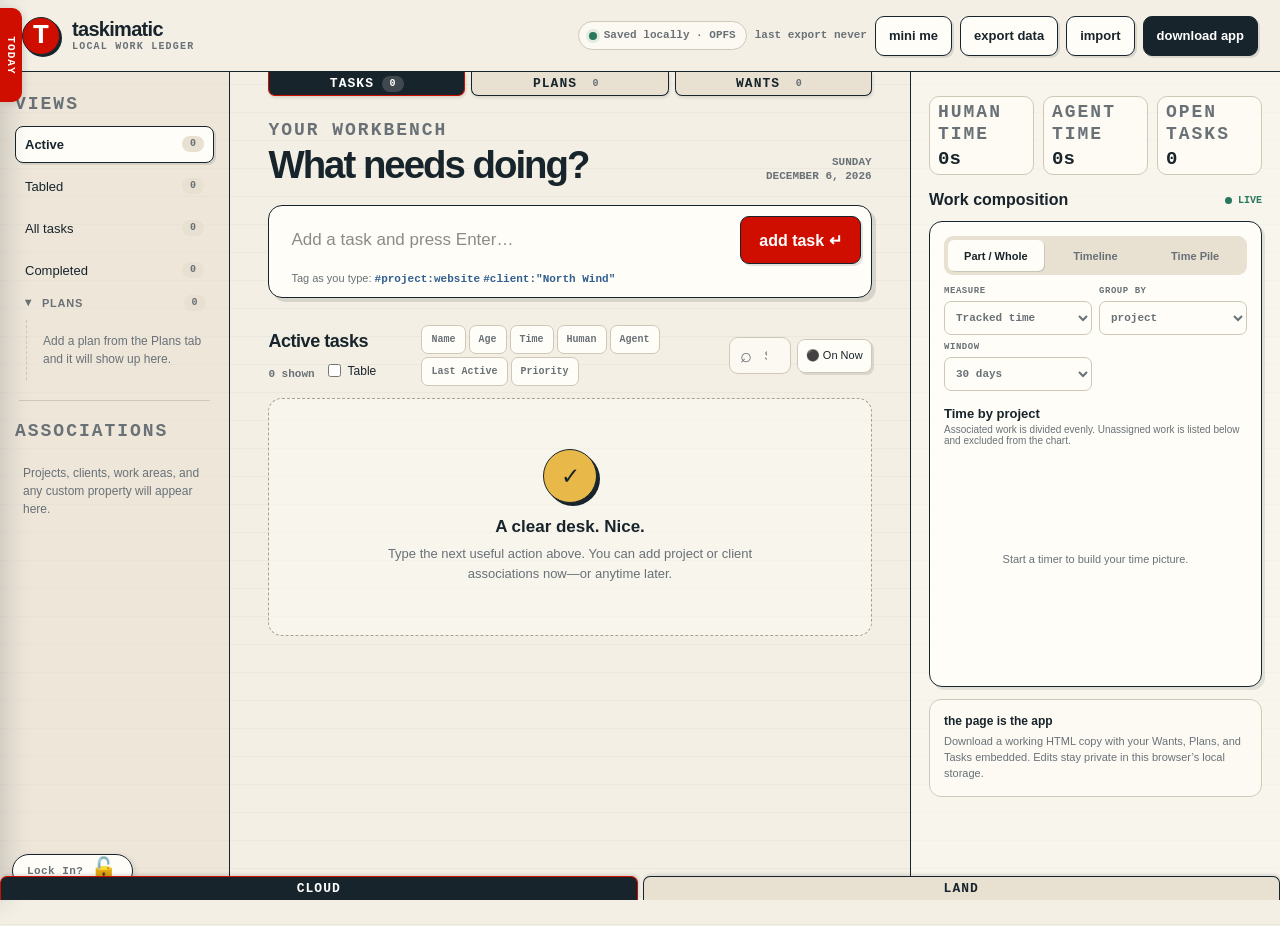
==== index.html @ 6c6546ea "Added OPFS and refined tag line" ====
<!DOCTYPE html>
<html lang="en">
<head>
    <meta charset="UTF-8">
    <meta name="viewport" content="width=device-width, initial-scale=1.0">
    <meta name="theme-color" content="#f3efe4">
    <title>taskimatic — private +@$< management | No Sign-Up Required</title>
    <meta name="description" content="private task and time management with zero sign-up. 100% local browser storage (OPFS or IndexedDB), offline-ready, with no cloud tracking or accounts.">
    <link rel="canonical" href="https://taskimatic.com/">
    <meta name="robots" content="index, follow, max-image-preview:large, max-snippet:-1, max-video-preview:-1">

    <!-- Open Graph / Social Sharing -->
    <meta property="og:type" content="website">
    <meta property="og:url" content="https://taskimatic.com/">
    <meta property="og:site_name" content="taskimatic">
    <meta property="og:title" content="taskimatic — private +@$< management | No Sign-Up Required">
    <meta property="og:description" content="Manage tasks, plans, and track time with 100% local browser storage. No accounts, no subscriptions, zero cloud tracking.">
    <meta property="og:image" content="https://taskimatic.com/android-icon-144x144.png">
    <meta property="og:locale" content="en_US">

    <!-- Twitter / X Cards -->
    <meta name="twitter:card" content="summary">
    <meta name="twitter:title" content="taskimatic — private +@$< management | No Sign-Up Required">
    <meta name="twitter:description" content="A private, local-first task and time management with no login or cloud required. Works 100% offline.">
    <meta name="twitter:image" content="https://taskimatic.com/android-icon-144x144.png">

    <!-- Favicons & Web App Manifest -->
    <link rel="icon" type="image/x-icon" href="/favicon.ico">
    <link rel="icon" type="image/png" sizes="32x32" href="/favicon-32x32.png">
    <link rel="icon" type="image/png" sizes="16x16" href="/favicon-16x16.png">
    <link rel="icon" type="image/png" sizes="96x96" href="/favicon-96x96.png">
    <link rel="apple-touch-icon" href="/apple-touch-icon.png">
    <link rel="manifest" href="./tasks.webmanifest">

    <!-- Structured Data (JSON-LD) -->
    <script type="application/ld+json">
    {
      "@context": "https://schema.org",
      "@type": "WebApplication",
      "name": "taskimatic",
      "headline": "taskimatic — private task & time management | No Sign-Up Required",
      "url": "https://taskimatic.com/",
      "applicationCategory": "ProductivityApplication",
      "operatingSystem": "All",
      "browserRequirements": "Requires JavaScript and IndexedDB support",
      "description": "A free, local-first AI enabled task manager and time management that stores 100% of data locally in your browser with zero login required.",
      "offers": {
        "@type": "Offer",
        "price": "0",
        "priceCurrency": "USD"
      },
      "featureList": [
        "No login or account required",
        "100% local browser storage (OPFS or IndexedDB)",
        "Works offline",
        "Time tracking and task planning",
        "Portable JSON export and import",
        "Zero telemetry or cloud tracking",
        "AI enabled task management",
        "Privacy-focused and secure",
        "WebRTC peer-to-peer synchronization"
      ]
    }
    </script>
    <style>
        :root {
            --paper: #f3efe4;
            --paper-deep: #e8e1d2;
            --panel: #fffdf7;
            --ink: #18242b;
            --chalk: #ffffff;
            --muted: #697177;
            --line: #cfc8b8;
            --accent: #D00E00;
            --accent-light: #e65135;
            --green: #28785c;
            --green-soft: #dcebe3;
            --blue: #315f91;
            --yellow: #e8b949;
            --shadow: 4px 4px 0 rgba(24, 36, 43, 0.13);
            --radius: 14px;
            color-scheme: light;
        }

        * { box-sizing: border-box; }

        html { min-height: 100%; }

        body {
            min-width: 320px;
            min-height: 100vh;
            margin: 0;
            background:
                linear-gradient(rgba(24, 36, 43, 0.035) 1px, transparent 1px),
                var(--paper);
            background-size: 100% 28px;
            color: var(--ink);
            font-family: Inter, ui-sans-serif, -apple-system, BlinkMacSystemFont, "Segoe UI", sans-serif;
        }

        button, input, select, textarea { font: inherit; }
        button { color: inherit; }
        [hidden] { display: none !important; }

        .sr-only {
            position: absolute;
            width: 1px;
            height: 1px;
            padding: 0;
            margin: -1px;
            overflow: hidden;
            clip: rect(0, 0, 0, 0);
            white-space: nowrap;
            border: 0;
        }

        button, .button {
            min-height: 40px;
            border: 1px solid var(--ink);
            border-radius: 9px;
            background: var(--panel);
            box-shadow: 2px 2px 0 rgba(24, 36, 43, 0.12);
            cursor: pointer;
            transition: transform 120ms ease, box-shadow 120ms ease, background 120ms ease;
        }

        button:hover, .button:hover { background: var(--accent); color: var(--chalk); }
        button:active, .button:active { transform: translate(2px, 2px); box-shadow: none; }
        button:focus-visible, input:focus-visible, select:focus-visible, textarea:focus-visible {
            outline: 3px solid rgba(49, 95, 145, 0.28);
            outline-offset: 2px;
        }


        .workspace-location-tabs, .workspace-location-tabs > [role="tabpanel"] { width: 100%; min-width: 0; }
        .workspace-location-tabs { min-height: 100vh; padding-bottom: 26px; }
        .workspace-tab-list {
            position: fixed;
            left: 0;
            right: 0;
            bottom: 0;
            z-index: 65;
            display: flex;
            justify-content: center;
            gap: 5px;
            height: 24px;
            background: transparent;
            pointer-events: none;
        }
        .workspace-tab-list .workspace-tab {
            border-top: 1px solid var(--ink);
            border-bottom: none;
            border-radius: 7px 7px 0 0;
            box-shadow: 1px -2px 3px rgba(24, 36, 43, .12);
            pointer-events: auto;
        }
        .workspace-tab {
            min-height: 0;
            height: 24px;
            padding: 0 12px;
            border-top: none;
            border-radius: 0 0 7px 7px;
            background: var(--paper-deep);
            box-shadow: 1px 2px 3px rgba(24, 36, 43, .12);
            font: 800 10px/1 ui-monospace, SFMono-Regular, Menlo, monospace;
            letter-spacing: .08em;
            text-transform: uppercase;
        }
        button[role="tab"]:hover { background: var(--panel); color: var(--ink); }
        .workspace-tab[aria-selected="true"] { background: var(--accent); color: white; border-color: var(--accent); }
        task-workspace { display: block; min-height: calc(100vh - 24px); }
        .land-panel {
            min-height: calc(100vh - 24px);
            display: grid;
            place-items: center;
            padding: 36px 24px;
        }
        .land-message {
            max-width: 520px;
            padding: 32px;
            border: 1px solid var(--line);
            border-radius: var(--radius);
            background: var(--panel);
            box-shadow: var(--shadow);
        }
        .land-message h1 { margin: 0 0 16px; font-size: clamp(24px, 4vw, 32px); line-height: 1.2; }
        .land-message p { margin: 0; color: var(--muted); line-height: 1.7; }

        .topbar {
            min-height: 72px;
            display: flex;
            flex-wrap: wrap;
            align-items: center;
            justify-content: space-between;
            gap: 24px;
            padding: 14px 22px;
            border-bottom: 1px solid var(--ink);
            background: rgba(243, 239, 228, 0.96);
            position: sticky;
            top: 0;
            z-index: 20;
        }

        .brand { display: flex; align-items: center; gap: 12px; }
        .brand-mark {
            width: 38px;
            height: 38px;
            min-height: 38px;
            padding: 0;
            cursor: help;
            display: grid;
            place-items: center;
            border: 1px solid var(--ink);
            border-radius: 50%;
            background: var(--accent);
            color: white;
            box-shadow: 2px 2px 0 var(--ink);
            font: 800 28px/1 ui-monospace, SFMono-Regular, Menlo, monospace;
        }
        .brand-help {
            position: fixed;
            inset: auto;
            margin: 0;
            width: min(300px, calc(100vw - 32px));
            padding: 20px;
            overflow: visible;
            border: 2px solid var(--ink);
            border-radius: 18px 22px 20px 6px;
            background: var(--panel);
            color: var(--ink);
            box-shadow: 4px 4px 0 var(--ink);
            font-size: 14px;
            line-height: 1.5;
        }
        .brand-help::before {
            content: '';
            position: absolute;
            top: -8px;
            left: 7px;
            width: 16px;
            height: 16px;
            background: var(--panel);
            border-top: 2px solid var(--ink);
            border-left: 2px solid var(--ink);
            transform: skewY(-20deg) rotate(55deg);
        }
        .brand-help p { margin: 0 0 10px; }
        .brand-help strong { font-weight: 850; }
        .brand-help a { color: var(--ink); text-underline-offset: 3px; }
        .brand-help a:hover { color: var(--accent); }
        .brand-help small { display: block; font-size: 11px; }

        .brand-name { font-weight: 850; letter-spacing: -0.035em; font-size: 20px; }
        .brand-sub { color: var(--muted); font: 650 10px/1.2 ui-monospace, SFMono-Regular, Menlo, monospace; letter-spacing: 0.12em; text-transform: uppercase; }
        .top-actions { display: flex; flex-wrap: wrap; align-items: center; gap: 8px; }
        .top-actions button { padding: 0 13px; font-weight: 720; font-size: 13px; }
        .top-actions .primary { background: var(--ink); color: white; }
        .top-actions .primary:hover { background: #2c3d46; }
        .top-actions .pip-action[aria-pressed="true"] { background: var(--green); color: white; }

        .storage-state {
            display: inline-flex;
            align-items: center;
            gap: 7px;
            padding: 8px 10px;
            border: 1px solid var(--line);
            border-radius: 999px;
            color: var(--muted);
            background: rgba(255, 253, 247, 0.72);
            font: 650 11px/1 ui-monospace, SFMono-Regular, Menlo, monospace;
            white-space: nowrap;
        }

        .storage-dot { width: 8px; height: 8px; border-radius: 50%; background: var(--green); box-shadow: 0 0 0 3px rgba(40,120,92,.12); }
        .storage-state[data-mode="memory"] .storage-dot { background: var(--yellow); }

        .app-grid {
            display: grid;
            grid-template-columns: 230px minmax(390px, 1fr) minmax(315px, 370px);
            min-height: calc(100vh - 72px);
        }

        .rail {
            border-right: 1px solid var(--ink);
            padding: 22px 15px;
            background: rgba(232, 225, 210, 0.58);
        }

        .rail-sticky { position: sticky; top: 94px; }
        .eyebrow { color: var(--muted); font: 750 18px/1.2 ui-monospace, SFMono-Regular, Menlo, monospace; letter-spacing: .11em; text-transform: uppercase; }
        .nav-list { display: grid; gap: 5px; margin-top: 10px; }
        .association-nav { display: grid; gap: 4px; margin-top: 10px; }
        .nav-button, .association-button {
            width: 100%;
            min-height: 37px;
            display: flex;
            align-items: center;
            justify-content: space-between;
            gap: 8px;
            padding: 7px 9px;
            border: 1px solid transparent;
            border-radius: 8px;
            background: transparent;
            box-shadow: none;
            text-align: left;
            font-size: 13px;
            cursor: pointer;
        }

        .nav-button:hover, .association-button:hover { background: var(--paper); color: var(--ink); }
        .nav-button.active, .association-button.active { border-color: var(--ink); background: var(--panel); box-shadow: 2px 2px 0 rgba(24,36,43,.11); font-weight: 700; }
        .nav-count { min-width: 22px; padding: 3px 6px; border-radius: 999px; background: var(--paper-deep); color: var(--muted); font: 700 10px/1 ui-monospace, SFMono-Regular, Menlo, monospace; text-align: center; }
        .rail-rule { border: 0; border-top: 1px solid var(--line); margin: 20px 4px; }

        /* Collapsible Association Trees */
        .association-drawer { position: relative;  max-height: calc(100vh - 320px); overflow: auto; }
        .drawer-header { display: flex; align-items: center; justify-content: space-between; gap: 8px; }
        .drawer-close {
            display: none;
            width: 32px;
            height: 32px;
            min-height: 32px;
            padding: 0;
            align-items: center;
            justify-content: center;
            border: 1px solid var(--line);
            border-radius: 8px;
            background: var(--panel);
            color: var(--muted);
            font-size: 14px;
            line-height: 1;
            cursor: pointer;
        }
        .drawer-close:hover { border-color: var(--ink); color: var(--ink); background: var(--paper); }
        .panel-grab-tab { display: none; }
        .drawer-scrim {
            position: fixed;
            inset: 0;
            background: rgba(24, 36, 43, 0.42);
            backdrop-filter: blur(2px);
            -webkit-backdrop-filter: blur(2px);
            z-index: 45;
            opacity: 0;
            pointer-events: none;
            transition: opacity 220ms ease;
        }
        .drawer-scrim.is-active { opacity: 1; pointer-events: auto; }

        .today-drawer {
            position: fixed;
            inset: 0 auto 0 0;
            z-index: 60;
            width: min(560px, 94vw);
            height: 100vh;
            height: 100dvh;
            padding: 28px 10px 40px 10px;
            overflow-y: auto;
            overscroll-behavior: contain;
            background: var(--paper);
            border-right: 1px solid var(--ink);
            box-shadow: 5px 0 25px rgba(24, 36, 43, .18);
            transform: translateX(-100%);
            transition: transform 260ms cubic-bezier(.16, 1, .3, 1);
        }
        .today-drawer.is-open { transform: translateX(0); }
        .today-drawer .drawer-header { margin-bottom: 14px; padding-bottom: 10px; border-bottom: 1px solid var(--line); }
        .today-drawer h2 { margin: 0; font-size: 20px; }
        .today-drawer .drawer-close { display: flex; }
        .today-drawer task-sort-controls { margin-bottom: 16px; }
        .today-task-list, .task-group-list { display: grid; gap: 11px; }
        .task-group-heading { margin: 6px 0 10px; color: var(--muted); font-size: 13px; }
        .panel-grab-tab.today-tab {
            display: flex;
            align-items: center;
            justify-content: center;
            position: fixed;
            top: 86px;
            bottom: auto;
            touch-action: none;
            user-select: none;
            cursor: ns-resize;
            left: 0;
            z-index: 62;
            width: 22px;
            height: 94px;
            padding: 0;
            border-left: none;
            border-radius: 0 10px 10px 0;
            background: var(--accent);
            color: white;
            border-color: var(--accent);
            box-shadow: 2px 2px 6px rgba(24, 36, 43, .12);
        }
        /* Brief flutter, followed by a long rest; keep the left edge anchored. */
        @keyframes today-flag-wave {
            0%, 24%, 100% { transform: perspective(180px) rotateY(0deg) skewY(0deg); }
            5%, 15% { transform: perspective(180px) rotateY(-9deg) skewY(1.5deg); }
            10%, 20% { transform: perspective(180px) rotateY(6deg) skewY(-1.5deg); }
        }
        .panel-grab-tab.today-tab {
            transform-origin: left center;
            animation: today-flag-wave 8s ease-in-out infinite;
        }
        .panel-grab-tab.today-tab:is(:hover, :focus-visible, :active, .is-dragging, [aria-expanded="true"]) { animation: none; }
        .today-tab.is-dragging { transition: none; }
        .today-lock { margin: 0 0 14px; color: var(--green); font-size: 12px; line-height: 1.5; }
        .today-drawer .drawer-close:disabled { opacity: .45; cursor: not-allowed; }
        .today-tab .tab-text { transform: rotate(90deg); font: 800 11px/1 ui-monospace, SFMono-Regular, Menlo, monospace; letter-spacing: .1em; text-transform: uppercase; white-space: nowrap; }
        .panel-grab-tab.today-tab:hover { background: var(--accent); color: white; border-color: var(--accent); }
        .panel-grab-tab.today-tab[aria-expanded="true"] { background: var(--accent); color: white; border-color: var(--accent); }

        .phone-install-guide { position: fixed; z-index: 90; left: 12px; right: 12px; bottom: max(12px, env(safe-area-inset-bottom)); max-width: 420px; max-height: 65dvh; overflow: auto; margin: 0 auto; padding: 18px; border: 1px solid var(--ink); border-radius: 14px; background: var(--panel); color: var(--ink); box-shadow: 0 8px 32px rgba(24,36,43,.25); }
        .phone-install-guide h2 { margin: 0 0 8px; font-size: 17px; }
        .phone-install-guide p { margin: 8px 0; font-size: 13px; line-height: 1.5; }
        .phone-install-actions { display: flex; justify-content: flex-end; gap: 8px; margin-top: 14px; }
        .phone-install-actions button { min-height: 44px; padding: 0 14px; border: 1px solid var(--ink); border-radius: 8px; background: var(--panel); color: var(--ink); font: inherit; cursor: pointer; }
        .phone-install-actions .phone-install-button { background: var(--ink); color: var(--panel); }
        .phone-install-actions button:focus-visible { outline: 3px solid var(--accent); outline-offset: 2px; }

        .lock-in-pill {
            position: fixed;
            left: 12px;
            bottom: 12px;
            z-index: 62;
            min-height: 34px;
            padding: 0 14px;
            border: 1px solid var(--ink);
            border-radius: 999px;
            background: var(--panel);
            color: var(--muted);
            box-shadow: 2px 2px 6px rgba(24, 36, 43, .12);
            font: 800 11px/1 ui-monospace, SFMono-Regular, Menlo, monospace;
            letter-spacing: .04em;
            white-space: nowrap;
            cursor: grab;
            touch-action: none;
            user-select: none;
        }
        .lock-in-pill:hover { border-color: var(--accent); color: var(--ink); }
        .lock-in-pill.is-locked { background: var(--accent); border-color: var(--accent); color: white; }
        .lock-in-pill.is-dragging { cursor: grabbing; transition: none; }
        .lock-in-pill:focus-visible { outline: 3px solid rgba(208, 14, 0, .28); outline-offset: 2px; }
        .lock-in-pill .lock-in-emoji { font-size: 22px; line-height: 1; vertical-align: -2px; }

        .association-group {
            border-radius: 8px;
        }
        .association-summary {
            display: flex;
            align-items: center;
            justify-content: space-between;
            gap: 7px;
            padding: 6px 8px;
            color: var(--muted);
            font-size: 11px;
            font-weight: 800;
            text-transform: uppercase;
            letter-spacing: .07em;
            cursor: pointer;
            user-select: none;
            list-style: none;
            border-radius: 7px;
            transition: background 120ms ease, color 120ms ease;
        }
        .association-summary::-webkit-details-marker { display: none; }
        .association-summary::marker { display: none; }
        .association-summary:hover { background: rgba(24, 36, 43, 0.05); color: var(--ink); }
        .association-summary-left { display: flex; align-items: center; gap: 7px; min-width: 0; overflow: hidden; }
        .association-caret {
            display: inline-flex;
            align-items: center;
            justify-content: center;
            width: 12px;
            height: 12px;
            font-size: 8px;
            color: var(--muted);
            transition: transform 160ms cubic-bezier(0.16, 1, 0.3, 1);
            transform: rotate(0deg);
        }
        .association-group[open] > .association-summary .association-caret { transform: rotate(90deg); }
        .association-color { width: 7px; height: 7px; border-radius: 2px; background: var(--association-color, var(--blue)); flex-shrink: 0; }
        .association-type-label { overflow: hidden; text-overflow: ellipsis; white-space: nowrap; }
        .association-tree-children {
            display: grid;
            gap: 3px;
            padding-left: 8px;
            margin-top: 3px;
            margin-left: 11px;
            border-left: 1px dashed var(--line);
        }
        .association-button {
            min-height: 33px;
            padding: 5px 8px;
            font-size: 12.5px;
            border-radius: 7px;
        }
        .association-button span:first-child { overflow: hidden; text-overflow: ellipsis; white-space: nowrap; }
        .no-associations { margin: 12px 8px; color: var(--muted); font-size: 12px; line-height: 1.5; }

        .main-column { min-width: 0; padding: 0px clamp(18px, 3vw, 42px) 64px; }
        .welcome-row { display: flex; align-items: end; justify-content: space-between; gap: 20px; margin-bottom: 22px; }
        .welcome-row h1 { margin: 4px 0 0; font-size: clamp(27px, 3vw, 42px); line-height: .98; letter-spacing: -.052em; }
        .date-stamp { color: var(--muted); font: 700 11px/1.3 ui-monospace, SFMono-Regular, Menlo, monospace; text-align: right; text-transform: uppercase; }

        .capture-card {
            padding: 10px;
            border: 1px solid var(--ink);
            border-radius: var(--radius);
            background: var(--panel);
            box-shadow: var(--shadow);
        }

        .capture-form { display: grid; grid-template-columns: 1fr auto; gap: 8px; }
        .capture-input {
            width: 100%;
            height: 48px;
            border: 0;
            padding: 0 12px;
            background: transparent;
            color: var(--ink);
            font-size: 17px;
            font-weight: 650;
        }

        .capture-input::placeholder { color: #8c8c85; font-weight: 500; }
        .capture-input:focus { outline: 0; }
        .add-button { min-width: 112px; padding: 0 18px; border-radius: 9px; background: var(--accent); color: white; font-weight: 850; }
        .add-button:hover { background: var(--accent-light); }
        .capture-help { margin: 8px 12px 2px; color: var(--muted); font-size: 11px; }
        .capture-help code { color: var(--blue); font: 700 11px ui-monospace, SFMono-Regular, Menlo, monospace; }

        .stats-row { display: grid; grid-template-columns: repeat(3, 1fr); gap: 9px; margin: 0 0 16px; }
        .stat { min-width: 0; padding: 5px 8px; border: 1px solid var(--line); border-radius: 10px; background: rgba(255,253,247,.64); }
        .stat-value { display: block; margin-top: 5px; font: 820 19px/1 ui-monospace, SFMono-Regular, Menlo, monospace; white-space: nowrap; overflow: hidden; text-overflow: ellipsis; }

        .workspace-tabs { display: flex; gap: 6px; margin: 0 0 24px; position: sticky; top: 72px; z-index: 15; }
        .workspace-tab { flex: 1; display: flex; justify-content: center; align-items: center; gap: 8px; padding: 9px 12px; font-weight: 750; font-size: 13px; }
        .workspace-tab[aria-selected="true"] { background: var(--ink); color: white; }
        .workspace-tab[aria-selected="true"] .nav-count { background: rgba(255,255,255,.17); color: white; }
        .planning-list { display: grid; gap: 14px; margin-top: 18px; }
        .planning-search { margin: 20px 0 12px; }
        .planning-search input { width: 100%; height: 37px; border: 1px solid var(--line); border-radius: 9px; background: var(--panel); padding: 0 12px; }
        .planning-help { color: var(--muted); font-size: 13px; line-height: 1.6; }
        .agent-manager { width: min(555px, calc(100vw - 28px)); max-height: 85vh; overflow: auto; padding: 20px; border: 1px solid var(--ink); border-radius: var(--radius); background: var(--panel); color: var(--ink); box-shadow: var(--shadow); }
        .agent-manager::backdrop { background: rgba(24,36,43,.42); }
        .agent-manager h2 { margin-top: 0; }
        .agent-manager p { color: var(--muted); font-size: 12px; line-height: 1.5; }
        .global-agent-form { display: flex; gap: 6px; margin-bottom: 16px; }
        .global-agent-name { flex: 1; min-width: 0; padding: 8px; border: 1px solid var(--line); border-radius: 8px; background: var(--paper); }
        .agent-list { display: grid; gap: 8px; margin-bottom: 16px; }
        .agent-row { display: grid; grid-template-columns: minmax(0, 1fr) auto auto; align-items: center; gap: 10px; padding: 8px 0; border-bottom: 1px solid var(--line); font-size: 12px; }
        .agent-row strong { overflow-wrap: anywhere; }
        .agent-row span { color: var(--muted); }
        .agent-row button { min-height: 30px; }
        .agent-row button:disabled { opacity: .45; cursor: not-allowed; }
        .agent-error { color: var(--accent); }
        planning-item { display: block; min-width: 0; }

        .list-toolbar { display: flex; align-items: center; justify-content: space-between; gap: 14px; margin: 27px 0 12px; }
        .list-heading { display: flex; align-items: baseline; flex-wrap: wrap; gap: 9px; }
        .table-toggle { display: inline-flex; align-items: center; gap: 4px; font-size: 12px; cursor: pointer; }
        .table-toggle input { accent-color: var(--blue); }
        .hierarchy-button { min-height: 27px; padding: 0 7px; border-color: var(--line); box-shadow: none; font-size: 11px; }
        task-table { display: block; min-width: 0; }
        .list-heading h2 { margin: 0; font-size: 18px; letter-spacing: -.025em; }
        .list-count { color: var(--muted); font: 700 11px ui-monospace, SFMono-Regular, Menlo, monospace; }
        .list-toolbar-right { display: flex; align-items: center; gap: 8px; }
        task-sort-controls { display: block; min-width: 0; }
        searcher-element { position: relative; display: block; width: min(230px, 42%); }
        .searcher-field { position: relative; display: flex; align-items: center; gap: 6px; }
        .searcher-field .searcher-input { min-width: 0; flex: 1; }
        .searcher-on-now { flex: none; white-space: nowrap; min-height: 34px; padding: 0 8px; border: 1px solid var(--line); border-radius: 8px; background: var(--panel); color: var(--ink); font-size: 11px; cursor: pointer; }
        .searcher-on-now[aria-pressed="true"] { background: var(--accent); color: white; border-color: var(--accent); }
        .searcher-field::before { content: "⌕"; position: absolute; left: 11px; top: 7px; color: var(--muted); font-size: 20px; pointer-events: none; }
        .searcher-input { width: 100%; height: 37px; border: 1px solid var(--line); border-radius: 9px; background: rgba(255,253,247,.72); padding: 0 10px 0 34px; color: var(--ink); font-size: 13px; }
        .searcher-menu { position: absolute; z-index: 30; top: calc(100% + 5px); left: 0; right: 0; overflow: hidden; border: 1px solid var(--line); border-radius: 9px; background: var(--panel); box-shadow: var(--shadow); }
        .searcher-option { width: 100%; min-height: 34px; display: grid; grid-template-columns: minmax(0, 1fr) auto; gap: 6px; align-items: center; padding: 0 5px 0 10px; border: 0; border-radius: 0; background: transparent; box-shadow: none; text-align: left; font-size: 12px; }
        .searcher-option:hover { background: var(--paper); color: var(--ink); }
        .searcher-query { overflow: hidden; text-overflow: ellipsis; white-space: nowrap; }
        .searcher-remove { min-width: 26px; min-height: 26px; border: 0; border-radius: 6px; background: transparent; box-shadow: none; color: var(--muted); font-size: 18px; line-height: 1; }
        .searcher-remove:hover { color: var(--accent); background: rgba(230,81,53,.1); }

        .active-filter {
            display: flex;
            align-items: center;
            justify-content: space-between;
            gap: 12px;
            margin-bottom: 12px;
            padding: 9px 11px;
            border-left: 3px solid var(--blue);
            background: rgba(49,95,145,.08);
            color: var(--blue);
            font-size: 12px;
            font-weight: 750;
        }

        .active-filter button { min-height: 28px; padding: 0 9px; border-color: rgba(49,95,145,.35); background: transparent; box-shadow: none; color: var(--blue); font-size: 11px; }
        .task-list { display: grid; gap: 11px; }
        .task-list, .task-list .task-group-list { grid-template-columns: repeat(var(--task-columns, 1), minmax(470px, 1fr)); align-items: start; }
        .task-list > .task-group, .task-list > task-table, .task-list > task-item[table-detail], .task-list > .empty-state { grid-column: 1 / -1; min-width: 0; }
        .task-list task-item { min-width: 0; }
        task-item { display: block; }

        .empty-state { padding: 50px 24px; border: 1px dashed #a9a292; border-radius: var(--radius); background: rgba(255,253,247,.42); text-align: center; }
        .empty-mark { width: 54px; height: 54px; display: grid; place-items: center; margin: 0 auto 14px; border: 1px solid var(--ink); border-radius: 50%; background: var(--yellow); box-shadow: 3px 3px 0 var(--ink); font-size: 23px; }
        .empty-state h3 { margin: 0 0 7px; font-size: 17px; }
        .empty-state p { max-width: 390px; margin: 0 auto; color: var(--muted); font-size: 13px; line-height: 1.55; }

        .insights-column {
            min-width: 0;
            border-left: 1px solid var(--ink);
            padding: 24px 18px 48px;
            background: rgba(255,253,247,.42);
            position: relative;
        }
        .insights-sticky { position: sticky; top: 94px; }
        .insights-heading { display: flex; align-items: center; justify-content: space-between; gap: 12px; margin-bottom: 12px; }
        .insights-heading h2 { margin: 0; font-size: 16px; }
        .insights-heading-right { display: flex; align-items: center; gap: 8px; }
        .live-label { display: inline-flex; align-items: center; gap: 6px; color: var(--green); font: 750 10px ui-monospace, SFMono-Regular, Menlo, monospace; text-transform: uppercase; }
        .live-label::before { content: ""; width: 7px; height: 7px; border-radius: 50%; background: var(--green); }

        .portable-card { margin-top: 12px; padding: 14px; border: 1px solid var(--line); border-radius: 12px; background: rgba(255,253,247,.72); }
        .portable-card strong { display: block; margin-bottom: 5px; font-size: 12px; }
        .portable-card p { margin: 0; color: var(--muted); font-size: 11px; line-height: 1.48; }

        .toast-region { position: fixed; right: 18px; bottom: 18px; z-index: 100; display: grid; gap: 8px; pointer-events: none; }
        .toast { max-width: 340px; padding: 11px 14px; border: 1px solid var(--ink); border-radius: 9px; background: var(--ink); color: white; box-shadow: 3px 3px 0 rgba(230,81,53,.55); font-size: 12px; animation: toast-in 180ms ease-out; }
        @keyframes toast-in { from { transform: translateY(8px); opacity: 0; } }

        @media (888px < width < 1170px) {
            .app-grid { grid-template-columns: 230px minmax(0, 1fr); }
        }

        @media (width < 1170px) {
            /* Right Work / Insights Slide-out Panel */
            .insights-column {
                position: fixed;
                top: 0;
                bottom: 0;
                right: 0;
                z-index: 60;
                width: min(360px, 88vw);
                height: 100vh;
                height: 100dvh;
                background: var(--paper);
                border-left: 1px solid var(--ink);
                box-shadow: -5px 0 25px rgba(24, 36, 43, 0.18);
                padding: 18px 14px 28px;
                overflow-y: auto;
                overscroll-behavior: contain;
                transform: translateX(100%);
                transition: transform 260ms cubic-bezier(0.16, 1, 0.3, 1);
            }
            .insights-column.is-open { transform: translateX(0); }
            .insights-sticky { position: static; }

            #insights-tab {
                display: flex;
                align-items: center;
                justify-content: center;
                position: fixed;
                bottom: 0;
                right: 0;
                z-index: 62;
                width: 28px;
                height: 150px;
                min-height: 0;
                padding: 0;
                border: 1px solid var(--ink);
                border-right: none;
                border-bottom: none;
                border-radius: 10px 0 0 0;
                background: var(--paper-deep);
                color: var(--ink);
                box-shadow: -2px -2px 6px rgba(24, 36, 43, 0.12);
                cursor: pointer;
                user-select: none;
                touch-action: manipulation;
                transition: background 120ms ease, box-shadow 120ms ease;
            }
            #insights-tab:hover, #insights-tab:active { background: var(--paper); }
            #insights-tab .tab-text {
                display: block;
                transform: rotate(-90deg);
                font: 800 11px/1 ui-monospace, SFMono-Regular, Menlo, monospace;
                letter-spacing: .12em;
                text-transform: uppercase;
                white-space: nowrap;
                color: var(--ink);
            }
            #insights-tab[aria-expanded="true"] { background: var(--accent); border-color: var(--accent); color: white; }
            #insights-tab[aria-expanded="true"] .tab-text { color: white; }
            #insights-close { display: flex; }
            .insights-heading { margin-bottom: 14px; padding-bottom: 10px; border-bottom: 1px solid var(--line); }
        }

        @media (max-width: 888px) {
            .topbar { position: static; min-height: auto; align-items: flex-start; flex-wrap: wrap; padding: 12px 14px; }
            .workspace-tabs {
                position: sticky;
                top: var(--plans-nav-height, 0px);
                background: var(--paper);
            }
            .brand-sub, .storage-state, .desktop-action { display: none; }
            backup-tracker::part(status) { display: none; }
            .top-actions button { padding: 0 10px; }
            .app-grid { display: block; }

            /* Mobile Bottom Views Rail */
            .rail { display: contents; }
            .rail-sticky { display: contents; }
            .plans-nav {
                position: sticky;
                top: 0;
                z-index: 30;
                background: var(--paper);
                border-bottom: 1px solid var(--ink);
            }
            .rail-eyebrow, .rail-rule { display: none; }
            .nav-list {
                position: fixed;
                bottom: 0;
                left: 0;
                right: 0;
                top: auto;
                z-index: 40;
                width: 100%;
                border: 0;
                border-top: 1px solid var(--ink);
                background: rgba(243, 239, 228, 0.97);
                backdrop-filter: blur(16px);
                -webkit-backdrop-filter: blur(16px);
                padding: 6px 42px;
                padding-bottom: max(6px, env(safe-area-inset-bottom));
                box-shadow: 0 -3px 12px rgba(24, 36, 43, 0.09);
                overflow: visible;
                display: grid;
                grid-template-columns: repeat(4, 1fr);
                gap: 5px;
                margin: 0;
                box-sizing: border-box;
            }
            .nav-button {
                width: 100%;
                min-height: 44px;
                display: flex;
                flex-direction: column;
                justify-content: center;
                align-items: center;
                gap: 2px;
                padding: 3px 2px;
                font-size: 11px;
                font-weight: 750;
                border: 1px solid transparent;
                border-radius: 8px;
                background: rgba(255, 253, 247, 0.6);
            }
            .nav-button.active {
                border-color: var(--ink);
                background: var(--panel);
                box-shadow: 1px 1px 0 rgba(24, 36, 43, 0.12);
            }
            .nav-count { min-width: 17px; padding: 1px 4px; font-size: 9px; }

            /* Left Associations Slide-out Panel */
            .association-drawer {
                position: fixed;
                top: 0;
                bottom: 0;
                left: 0;
                z-index: 60;
                width: min(360px, 88vw);
                height: 100vh;
                height: 100dvh;
                background: var(--paper);
                border-right: 1px solid var(--ink);
                box-shadow: 5px 0 25px rgba(24, 36, 43, 0.18);
                padding: 28px 14px 28px;
                overflow-y: auto;
                overscroll-behavior: contain;
                transform: translateX(-100%);
                transition: transform 260ms cubic-bezier(0.16, 1, 0.3, 1);
            }
            .association-drawer.is-open { transform: translateX(0); }

            /* Fixed Grab Tabs at Bottom of Window */
            .panel-grab-tab:not(.today-tab) {
                display: flex;
                align-items: center;
                justify-content: center;
                position: fixed;
                bottom: 0;
                z-index: 62;
                background: var(--paper-deep);
                border: 1px solid var(--ink);
                border-bottom: none;
                color: var(--ink);
                cursor: pointer;
                user-select: none;
                transition: background 120ms ease, box-shadow 120ms ease;
                touch-action: manipulation;
                padding: 0;
            }
            .panel-grab-tab:not(.today-tab):hover, .panel-grab-tab:not(.today-tab):active {
                background: var(--paper);
            }
            .panel-grab-tab:not(.today-tab).left-tab {
                left: 0;
                width: 28px;
                height: 150px;
                border-left: none;
                border-radius: 0 10px 0 0;
                box-shadow: 2px -2px 6px rgba(24, 36, 43, 0.12);
            }
            .panel-grab-tab:not(.today-tab) .tab-text {
                display: block;
                font: 800 11px/1 ui-monospace, SFMono-Regular, Menlo, monospace;
                letter-spacing: 0.12em;
                text-transform: uppercase;
                white-space: nowrap;
                color: var(--ink);
            }
            .panel-grab-tab:not(.today-tab).left-tab .tab-text {
                transform: rotate(90deg);
            }
            .panel-grab-tab:not(.today-tab)[aria-expanded="true"],
            .panel-grab-tab:not(.today-tab).active {
                background: var(--accent);
                border-color: var(--accent);
                color: white;
            }
            .panel-grab-tab:not(.today-tab)[aria-expanded="true"] .tab-text,
            .panel-grab-tab:not(.today-tab).active .tab-text {
                color: white;
            }

            .drawer-header, .insights-heading {
                margin-bottom: 14px;
                padding-bottom: 10px;
                border-bottom: 1px solid var(--line);
            }
            .drawer-close { display: flex; }

            .welcome-row h1 { font-size: 31px; }
            .date-stamp { display: none; }
            .capture-form { grid-template-columns: 1fr; }
            .add-button { height: 44px; }
            .stats-row { gap: 6px; margin: 0 0 14px; }
            .stat { padding: 11px 9px; }
            .stat-value { font-size: 15px; }
            .list-toolbar { align-items: flex-start; flex-wrap: wrap; }
            .list-toolbar-right { flex-wrap: wrap; }
            .toast-region { bottom: calc(140px + env(safe-area-inset-bottom)); }
            .lock-in-pill { bottom: 132px; }
        }

        @media (max-width: 520px) {
            .welcome-row { margin-bottom: 16px; }
            .capture-help { line-height: 1.5; }
        }

        /* Full screen modal timer widget */
    </style>
    <style id="protect-modal-styles">
        .protect-modal {
            position: fixed;
            inset: 0;
            z-index: 1000;
            background: rgba(20, 28, 34, 0.96);
            backdrop-filter: blur(16px);
            -webkit-backdrop-filter: blur(16px);
            display: flex;
            align-items: center;
            justify-content: center;
            color: #fffdf7;
            padding: 24px;
            overflow-y: auto;
            align-items: flex-start;
            opacity: 0;
            pointer-events: none;
            transition: opacity 220ms cubic-bezier(.16, 1, .3, 1);
        }
        .protect-modal.is-open {
            opacity: 1;
            pointer-events: auto;
        }
        .protect-modal-content {
            display: flex;
            flex-direction: column;
            align-items: center;
            justify-content: center;
            max-width: 680px;
            width: 100%;
            text-align: center;
            margin: auto;
        }
        .protect-new-task, .protect-notes-form { width: 100%; text-align: left; }
        .protect-new-task { margin-bottom: 24px; }
        .protect-notes-form { margin-top: 24px; }
        .protect-new-task label, .protect-notes-form label { display: block; margin-bottom: 8px; font-size: 13px; }
        .protect-new-task-row { display: flex; flex-wrap: wrap; justify-content: center; gap: 8px; }
        .protect-new-task input, .protect-notes-form textarea {
            min-width: 0;
            padding: 12px;
            border: 1px solid rgba(255, 253, 247, .35);
            border-radius: 9px;
            background: rgba(255, 253, 247, .08);
            color: #fffdf7;
        }
        .protect-new-task input { flex: 1 1 180px; }
        .protect-notes-form textarea { display: block; width: 100%; min-height: 100px; resize: vertical; margin-bottom: 10px; }
        .protect-notes-form button[type="submit"] { display: block; margin-inline: auto; }
        .protect-form-status { min-height: 1.4em; margin: 8px 0 0; font-size: 12px; color: #fffdf7; }
        .protect-modal-task {
            margin: 0 0 32px;
            font-size: clamp(28px, 4vw, 38px);
            font-weight: 750;
            color: #fffdf7;
            letter-spacing: -.02em;
            line-height: 1.25;
            max-width: 90vw;
            word-break: break-word;
        }
        .protect-donut-wrapper {
            position: relative;
            width: min(340px, 78vw);
            height: min(340px, 78vw);
            display: flex;
            align-items: center;
            justify-content: center;
        }
        .protect-donut-svg {
            position: absolute;
            inset: 0;
            width: 100%;
            height: 100%;
            overflow: visible;
        }
        .protect-donut-arc {
            transition: stroke-dashoffset 0.25s linear;
        }
        .protect-modal-center {
            display: flex;
            flex-direction: column;
            align-items: center;
            justify-content: center;
            z-index: 1;
            pointer-events: none;
        }
        .protect-modal-time {
            font: 800 clamp(44px, 11vw, 64px)/1 ui-monospace, SFMono-Regular, Menlo, monospace;
            letter-spacing: -.03em;
            color: #fffdf7;
        }
        .protect-modal-plan-label {
            margin-top: 10px;
            font: 750 12px/1 ui-monospace, SFMono-Regular, Menlo, monospace;
            letter-spacing: .12em;
            text-transform: uppercase;
            color: rgba(255, 253, 247, 0.55);
        }
        @keyframes protect-flash {
            0%, 100% { opacity: 1; }
            50% { opacity: 0.15; }
        }
        .protect-modal-center.is-paused .protect-modal-time,
        .protect-modal-center.is-paused .protect-donut-arc {
            animation: protect-flash 1s steps(2, start) infinite;
        }
        .protect-modal-actions {
            display: flex;
            align-items: center;
            justify-content: center;
            gap: 16px;
        }
        .protect-btn {
            min-height: 46px;
            min-width: 130px;
            padding: 0 26px;
            border-radius: 999px;
            font: 750 14px/1 ui-monospace, SFMono-Regular, Menlo, monospace;
            letter-spacing: .04em;
            cursor: pointer;
            transition: all 140ms ease;
        }
        .protect-btn-pause, .protect-btn-secondary {
            border: 1px solid rgba(255, 253, 247, 0.35);
            background: rgba(255, 253, 247, 0.1);
            color: #fffdf7;
        }
        .protect-btn-pause:hover, .protect-btn-secondary:hover {
            background: rgba(255, 253, 247, 0.2);
            border-color: #fffdf7;
        }
        .protect-btn-stop {
            border: 1px solid var(--accent, #D00E00);
            background: var(--accent, #D00E00);
            color: #ffffff;
        }
        .protect-btn-stop:hover {
            background: var(--accent-light, #e65135);
            border-color: var(--accent-light, #e65135);
        }
        .protect-btn:focus-visible {
            outline: 3px solid rgba(255, 253, 247, 0.6);
            outline-offset: 3px;
        }

        @media (prefers-reduced-motion: reduce) {
            .panel-grab-tab.today-tab { animation: none; }
            *, *::before, *::after { scroll-behavior: auto !important; animation-duration: .01ms !important; transition-duration: .01ms !important; }
        }
    </style>
</head>
<body>
    <div class="workspace-location-tabs">
        <div class="workspace-tab-list" role="tablist" aria-label="Workspace location">
            <button type="button" class="workspace-tab" id="cloud-tab" role="tab" aria-controls="cloud-panel" aria-selected="true">Cloud</button>
            <button type="button" class="workspace-tab" id="land-tab" role="tab" aria-controls="land-panel" aria-selected="false" tabindex="-1">Land</button>
        </div>
        <div id="cloud-panel" role="tabpanel" aria-labelledby="cloud-tab">
            <header class="sr-only">
                <h1>taskimatic — private +@$< management (No Sign-Up Required)</h1>
                <p>A 100% local-first, privacy-focused task manager, planner, and time ledger that runs directly in your browser using local browser storage. No login, no cloud sync, and zero tracking.</p>
            </header>
            <noscript>
                <div style="padding: 24px; text-align: center; background: #fffdf7; border: 1px solid #cfc8b8; margin: 20px; border-radius: 12px; font-family: sans-serif;">
                    <h2>JavaScript Required for Local Storage</h2>
                    <p>Taskimatic is a 100% local, client-side task management that runs entirely in your browser using local browser storage with no accounts or servers.
                       You can get the benefits of AI agent powered task management right in your browser with MCP-powered features, which are available offline as well.
                       WebRTC peer-to-peer synchronization is also available. Please enable JavaScript to use the app.</p>
                </div>
            </noscript>
            <task-workspace></task-workspace>
        </div>
        <div class="land-panel" id="land-panel" role="tabpanel" aria-labelledby="land-tab" tabindex="0" hidden>
            <section class="land-message">
                <h2>Coming Soon: A server on a local machine near you.</h2>
                <p>Taskimatic will soon give you a way to securely connect your local machine to our service so you get all the benefits of AI-powered task management and peer-to-peer collaboration while you keep privacy and control over your data.</p>
            </section>
        </div>
    </div>

    <!-- A downloaded copy stores its portable task snapshot here. -->
    <script type="application/json" id="taskimatic-seed">[]</script>

    <script>
        const workspaceTabs = [...document.querySelectorAll('.workspace-tab')];
        function selectWorkspaceTab(selectedTab) {
            for (const tab of workspaceTabs) {
                const selected = tab === selectedTab;
                tab.setAttribute('aria-selected', String(selected));
                tab.tabIndex = selected ? 0 : -1;
                document.getElementById(tab.getAttribute('aria-controls')).hidden = !selected;
            }
        }
        for (const tab of workspaceTabs) {
            tab.addEventListener('click', () => selectWorkspaceTab(tab));
            tab.addEventListener('keydown', (event) => {
                if (!['ArrowLeft', 'ArrowRight', 'Home', 'End'].includes(event.key)) return;
                event.preventDefault();
                const index = workspaceTabs.indexOf(tab);
                const nextIndex = event.key === 'Home' ? 0 : event.key === 'End' ? workspaceTabs.length - 1
                    : (index + (event.key === 'ArrowRight' ? 1 : -1) + workspaceTabs.length) % workspaceTabs.length;
                selectWorkspaceTab(workspaceTabs[nextIndex]);
                workspaceTabs[nextIndex].focus();
            });
        }
    </script>

    <script data-taskimatic-offline>
        // HTTPS (or localhost) is required. Portable file:// downloads are self-contained.
        if (window.isSecureContext && 'serviceWorker' in navigator && location.protocol !== 'file:') {
            navigator.serviceWorker.register('./tasks-sw.js', { updateViaCache: 'none' })
                .catch(error => console.warn('Taskimatic offline setup failed:', error));
        }

        // Offer installation once per browser. Skip portable copies and installed windows.
        (() => {
            const isIOS = /iPhone|iPod|iPad/.test(navigator.userAgent)
                || (navigator.platform === 'MacIntel' && navigator.maxTouchPoints > 1);
            const isAndroid = /Android/i.test(navigator.userAgent);
            if ((!isIOS && !isAndroid) || !window.isSecureContext || location.protocol === 'file:') return;
            const seenKey = 'taskimatic-install-guide-seen';
            const isInstalled = () => navigator.standalone === true
                || ['standalone', 'fullscreen', 'minimal-ui'].some(mode => window.matchMedia(`(display-mode: ${mode})`).matches);
            let deferredPrompt = null;
            let guide = null;
            let installButton = null;
            let timer;
            const markSeen = () => {
                try { localStorage.setItem(seenKey, 'true'); return true; }
                catch { return false; }
            };
            const dismiss = () => { guide?.remove(); guide = null; installButton = null; };
            window.addEventListener('beforeinstallprompt', event => {
                // Keep installation user initiated, including after our one-time offer.
                event.preventDefault();
                deferredPrompt = event;
                if (installButton) installButton.hidden = false;
            });
            window.addEventListener('appinstalled', () => {
                markSeen();
                clearTimeout(timer);
                deferredPrompt = null;
                dismiss();
            });
            if (isInstalled()) { markSeen(); return; }
            try { if (localStorage.getItem(seenKey)) return; }
            catch { return; } // Without durable storage we cannot promise a one-time offer.
            const showGuide = () => {
                try { if (isInstalled() || localStorage.getItem(seenKey)) return; }
                catch { return; }
                if (!markSeen()) return;
                guide = document.createElement('section');
                guide.className = 'phone-install-guide';
                guide.setAttribute('aria-labelledby', 'phone-install-title');
                guide.innerHTML = `
                    <h2 id="phone-install-title">Keep Taskimatic on your phone</h2>
                    <p>Open your tasks straight from your Home Screen.</p>
                    <p>${isIOS
                        ? 'Tap Share, then Add to Home Screen and Add. If the option is missing, open this page in Safari and try again.'
                        : 'Open your browser’s menu (⋮) and choose Install app or Add to Home screen, then confirm. If the option is missing, open this page in Chrome.'}</p>
                    <div class="phone-install-actions">
                        <button type="button" class="phone-install-button" hidden>Install app</button>
                        <button type="button" class="phone-install-dismiss">Got it</button>
                    </div>`;
                installButton = guide.querySelector('.phone-install-button');
                installButton.hidden = !deferredPrompt;
                installButton.addEventListener('click', async () => {
                    const prompt = deferredPrompt;
                    if (!prompt) return;
                    deferredPrompt = null;
                    installButton.hidden = true;
                    try {
                        await prompt.prompt();
                        const choice = await prompt.userChoice;
                        if (choice.outcome === 'accepted') dismiss();
                    } catch { /* The manual instructions remain available. */ }
                });
                guide.querySelector('.phone-install-dismiss').addEventListener('click', dismiss);
                document.body.append(guide);
            };
            const scheduleGuide = () => { timer = setTimeout(showGuide, 2000); };
            if (document.readyState === 'complete') scheduleGuide();
            else window.addEventListener('load', scheduleGuide, { once: true });
        })();
    </script>
    <script type="module">
        import { installBackupTracker } from './webcomp/backuptracker.js';
        import { installSearcherElement } from './webcomp/searcher-element.js';
        import { installSessionTimes } from './webcomp/session-times.js';
        import { WORKSPACE_COLLECTIONS, normalizeAssociations, normalizePlanningRecord, normalizeAgent, agentTaskReferences, normalizeWorkspaceSnapshot, validateWorkspaceLinks, planningAssociations } from './js/task-planning-model.js';
        import { associationDimensions, automaticHierarchy, buildTaskTable } from './js/task-table-model.js';

        const DB_NAME = 'taskimatic-local';
        const DB_VERSION = 4;
        const STORE_NAME = 'tasks';
        const APP_VERSION = '2.1.0';
        const COMMON_PROPERTIES = ['project', 'initiative', 'sub-system', 'feature', 'client', 'domain', 'work-area', 'dependent-task'];
        const TIMER_ACTORS = ['human', 'agent'];
        const COLOR_PALETTE = ['#315f91', '#e65135', '#28785c', '#8a5a94', '#b47720', '#277b84', '#9b3f57'];

        const cloneValue = (value) => typeof structuredClone === 'function'
            ? structuredClone(value)
            : JSON.parse(JSON.stringify(value));

        const uid = (prefix = 'task') => {
            if (globalThis.crypto?.randomUUID) return `${prefix}_${crypto.randomUUID()}`;
            return `${prefix}_${Date.now().toString(36)}_${Math.random().toString(36).slice(2, 10)}`;
        };

        const nowISO = () => new Date().toISOString();
        const cleanString = (value, max = 500) => String(value ?? '').trim().slice(0, max);
        const canonicalType = (value) => cleanString(value, 60).toLowerCase().replace(/\s+/g, '-');
        const setText = (element, value) => {
            if (element && element.textContent !== value) element.textContent = value;
        };
        const basenameFromPathLike = (value) => {
            const trimmed = cleanString(value, 4096);
            if (!trimmed) return '';
            const normalized = trimmed.endsWith('/') || trimmed.endsWith('\\') ? trimmed.slice(0, -1) : trimmed;
            const parts = normalized.split(/[\\/]/);
            return parts[parts.length - 1] || normalized;
        };
        const extractTaskLinks = (task) => {
            const links = [];
            const seen = new Set();
            const addLink = (href, label) => {
                if (!href || seen.has(href)) return;
                seen.add(href);
                links.push({ href, label: cleanString(label, 180) || href });
            };

            for (const association of task.associations || []) {
                if (association.type === 'domain' && association.value.includes('.')) {
                    const domain = cleanString(association.value, 255);
                    if (!domain) continue;
                    addLink(`http://${domain}`, domain);
                }
            }

            const notes = task.notes || '';
            for (const match of notes.matchAll(/http:\/\/\S+/g)) {
                const url = match[0];
                addLink(url, basenameFromPathLike(url));
            }
            for (const match of notes.matchAll(/\[([^\]]+)\]/g)) {
                const path = cleanString(match[1], 4096);
                if (!path) continue;
                addLink(`file://${path}`, basenameFromPathLike(path));
            }

            return links;
        };

        const durationCache = {
            totals: new Map(),
            today: new Map(),
            dayKey: '',
            todayStart: 0,
            version: 0
        };

        function currentDay(now = Date.now()) {
            const date = new Date(now);
            const dayKey = `${date.getFullYear()}-${date.getMonth() + 1}-${date.getDate()}`;
            if (durationCache.dayKey !== dayKey) {
                date.setHours(0, 0, 0, 0);
                durationCache.dayKey = dayKey;
                durationCache.todayStart = date.getTime();
                durationCache.today.clear();
                durationCache.version += 1;
            }
            return { key: durationCache.dayKey, start: durationCache.todayStart };
        }

        function invalidateDurationCache(taskId = null) {
            durationCache.version += 1;
            if (taskId) {
                durationCache.totals.delete(taskId);
                durationCache.today.delete(taskId);
                return;
            }
            durationCache.totals.clear();
            durationCache.today.clear();
        }

        function completedDurationsForTask(task) {
            let totals = durationCache.totals.get(task.id);
            if (totals) return totals;
            totals = { human: 0, agent: 0 };
            for (const session of task.sessions) {
                if (TIMER_ACTORS.includes(session.actor)) totals[session.actor] += Number(session.durationSeconds || 0);
            }
            durationCache.totals.set(task.id, totals);
            return totals;
        }

        function completedDurationsTodayForTask(task, now = Date.now()) {
            const { start: todayStart } = currentDay(now);
            let totals = durationCache.today.get(task.id);
            if (totals) return totals;
            totals = { human: 0, agent: 0 };
            for (const session of task.sessions) {
                if (!TIMER_ACTORS.includes(session.actor)) continue;
                const startedAt = Date.parse(session.startedAt);
                const endedAt = session.endedAt
                    ? Date.parse(session.endedAt)
                    : startedAt + Number(session.durationSeconds || 0) * 1000;
                if (Number.isNaN(startedAt) || Number.isNaN(endedAt)) continue;
                totals[session.actor] += Math.max(0, Math.min(endedAt, now) - Math.max(startedAt, todayStart)) / 1000;
            }
            durationCache.today.set(task.id, totals);
            return totals;
        }

        function normalizeTask(input = {}) {
            const createdAt = input.createdAt && !Number.isNaN(Date.parse(input.createdAt)) ? input.createdAt : nowISO();
            const sessions = Array.isArray(input.sessions) ? input.sessions.flatMap((session) => {
                const startedAt = session?.startedAt ?? session?.datetime;
                const durationSeconds = Math.max(0, Number(session?.durationSeconds ?? session?.duration ?? 0) || 0);
                if (!startedAt || Number.isNaN(Date.parse(startedAt))) return [];
                const endedAt = session.endedAt && !Number.isNaN(Date.parse(session.endedAt))
                    ? session.endedAt
                    : new Date(Date.parse(startedAt) + durationSeconds * 1000).toISOString();
                const actor = TIMER_ACTORS.includes(session.actor) ? session.actor : 'human';
                return [{ id: cleanString(session.id, 100) || uid('session'), actor, startedAt, endedAt, durationSeconds }];
            }) : [];

            const legacyTimer = input.activeTimerStartedAt && !Number.isNaN(Date.parse(input.activeTimerStartedAt))
                ? input.activeTimerStartedAt
                : null;
            const activeTimers = Object.fromEntries(TIMER_ACTORS.map((actor) => {
                const value = input.activeTimers?.[actor] ?? (actor === 'human' ? legacyTimer : null);
                return [actor, value && !Number.isNaN(Date.parse(value)) ? value : null];
            }));
            const tabled = input.tabled === true;
            const priority = Number.isInteger(Number(input.priority)) && Number(input.priority) > 0
                ? Number(input.priority)
                : null;
            const tabledAt = tabled
                ? (input.tabledAt && !Number.isNaN(Date.parse(input.tabledAt))
                    ? input.tabledAt
                    : (input.updatedAt && !Number.isNaN(Date.parse(input.updatedAt)) ? input.updatedAt : createdAt))
                : null;

            return {
                id: cleanString(input.id, 120) || uid(),
                text: cleanString(input.text ?? input.name, 1000) || 'Untitled task',
                notes: cleanString(input.notes, 10000),
                prompts: String(input.prompts ?? '').slice(0, 50000),
                estimatedMinutes: [10, 30, 60, 90].includes(Number(input.estimatedMinutes)) ? Number(input.estimatedMinutes) : null,
                agentId: cleanString(input.agentId, 120) || null,
                status: input.status === 'done' || input.completed === true ? 'done' : 'open',
                planId: cleanString(input.planId, 120) || null,
                today: input.today === true,
                tabled,
                tabledAt,
                priority,
                createdAt,
                updatedAt: input.updatedAt && !Number.isNaN(Date.parse(input.updatedAt)) ? input.updatedAt : createdAt,
                completedAt: input.completedAt && !Number.isNaN(Date.parse(input.completedAt)) ? input.completedAt : null,
                associations: normalizeAssociations(input.associations ?? input.groups ?? []),
                sessions,
                activeTimers: tabled ? { human: null, agent: null } : activeTimers
            };
        }

        function parseQuickTask(raw) {
            const associations = [];
            const tokenPattern = /#([\w-]+):(?:"([^"]+)"|([^\s#]+))/g;
            const text = String(raw).replace(tokenPattern, (_, type, quoted, plain) => {
                associations.push({ type, value: quoted ?? plain });
                return '';
            }).replace(/\s{2,}/g, ' ').trim();
            return { text, associations: normalizeAssociations(associations) };
        }

        function durationForTask(task, actor = null, includeActive = true, now = Date.now()) {
            const completed = completedDurationsForTask(task);
            const stored = actor ? completed[actor] : TIMER_ACTORS.reduce((sum, timerActor) => sum + completed[timerActor], 0);
            if (!includeActive) return stored;
            const actors = actor ? [actor] : TIMER_ACTORS;
            return stored + actors.reduce((sum, timerActor) => {
                const startedAt = task.activeTimers?.[timerActor];
                return sum + (startedAt ? Math.max(0, (now - Date.parse(startedAt)) / 1000) : 0);
            }, 0);
        }

        function durationTodayForTask(task, actor = null, now = Date.now()) {
            const { start: todayStart } = currentDay(now);
            const completed = completedDurationsTodayForTask(task, now);
            const stored = actor ? completed[actor] : TIMER_ACTORS.reduce((sum, timerActor) => sum + completed[timerActor], 0);
            const actors = actor ? [actor] : TIMER_ACTORS;
            return stored + actors.reduce((sum, timerActor) => {
                const startedAt = Date.parse(task.activeTimers?.[timerActor]);
                if (Number.isNaN(startedAt)) return sum;
                return sum + Math.max(0, now - Math.max(startedAt, todayStart)) / 1000;
            }, 0);
        }

        function formatAge(createdAt, now = new Date()) {
            const created = new Date(createdAt);
            if (Number.isNaN(created.getTime()) || created >= now) return '0 months, 0 days, 0 hours, 0 minutes';
            let cursor = new Date(created);
            let months = (now.getFullYear() - cursor.getFullYear()) * 12 + now.getMonth() - cursor.getMonth();
            const candidate = new Date(cursor);
            candidate.setMonth(candidate.getMonth() + months);
            if (candidate > now) months -= 1;
            cursor = new Date(created);
            cursor.setMonth(cursor.getMonth() + months);
            const remainderMinutes = Math.max(0, Math.floor((now - cursor) / 60000));
            const days = Math.floor(remainderMinutes / 1440);
            const hours = Math.floor((remainderMinutes % 1440) / 60);
            const minutes = remainderMinutes % 60;
            return `${months} months, ${days} days, ${hours} hours, ${minutes} minutes`;
        }

        function formatDuration(seconds, compact = false) {
            const total = Math.max(0, Math.floor(Number(seconds) || 0));
            const hours = Math.floor(total / 3600);
            const minutes = Math.floor((total % 3600) / 60);
            const secs = total % 60;
            if (compact) {
                if (hours) return `${hours}h ${minutes}m`;
                if (minutes) return `${minutes}m ${secs}s`;
                return `${secs}s`;
            }
            return hours
                ? `${String(hours).padStart(2, '0')}:${String(minutes).padStart(2, '0')}:${String(secs).padStart(2, '0')}`
                : `${String(minutes).padStart(2, '0')}:${String(secs).padStart(2, '0')}`;
        }

        function formatProtectTime(seconds) {
            const total = Math.max(0, Math.floor(Number(seconds) || 0));
            const hours = Math.floor(total / 3600);
            const minutes = Math.floor((total % 3600) / 60);
            const secs = total % 60;
            return hours
                ? `${hours}:${String(minutes).padStart(2, '0')}:${String(secs).padStart(2, '0')}`
                : `${String(minutes).padStart(2, '0')}:${String(secs).padStart(2, '0')}`;
        }

        function colorFor(value) {
            let hash = 0;
            for (const char of String(value)) hash = ((hash << 5) - hash + char.charCodeAt(0)) | 0;
            return COLOR_PALETTE[Math.abs(hash) % COLOR_PALETTE.length];
        }

        class TaskRepository {
            constructor() {
                this.db = null;
                this.memories = Object.fromEntries(WORKSPACE_COLLECTIONS.map(kind => [kind, new Map()]));
                this.mode = 'indexeddb';
                this.opfsFile = null;
            }

            async init() {
                try {
                    if (!('indexedDB' in globalThis)) throw new Error('IndexedDB unavailable');
                    this.db = await new Promise((resolve, reject) => {
                        const request = indexedDB.open(DB_NAME, DB_VERSION);
                        request.onupgradeneeded = () => {
                            const db = request.result;
                            if (!db.objectStoreNames.contains('__storage')) db.createObjectStore('__storage', { keyPath: 'id' });
                            for (const kind of WORKSPACE_COLLECTIONS) if (!db.objectStoreNames.contains(kind)) {
                                const store = db.createObjectStore(kind, { keyPath: 'id' });
                                if (kind === 'tasks') store.createIndex('status', 'status', { unique: false });
                                store.createIndex('updatedAt', 'updatedAt', { unique: false });
                            }
                        };
                        request.onsuccess = () => {
                            request.result.onversionchange = () => request.result.close();
                            resolve(request.result);
                        };
                        request.onerror = () => reject(request.error);
                        request.onblocked = () => {
                            const label = document.querySelector('.storage-label');
                            if (label) label.textContent = 'Close other taskimatic tabs to finish the storage upgrade…';
                        };
                    });
                } catch (error) {
                    console.warn('taskimatic is using session memory because IndexedDB could not open.', error);
                    this.mode = 'memory';
                }

                // Test the actual write path, not just the presence of getDirectory().
                // Web Locks serialize snapshot updates across tabs and Mini Me.
                if (globalThis.isSecureContext && navigator.storage?.getDirectory && navigator.locks?.request) {
                    try {
                        await navigator.locks.request('taskimatic-workspace-storage', async () => {
                            const root = await navigator.storage.getDirectory();
                            const directory = await root.getDirectoryHandle('taskimatic', { create: true });
                            const probe = await directory.getFileHandle('write-probe', { create: true });
                            await this.writeOpfsFile(probe, 'ready');
                            if (await (await probe.getFile()).text() !== 'ready') throw new Error('OPFS read check failed');
                            await directory.removeEntry('write-probe');
                            this.opfsFile = await directory.getFileHandle('workspace.json', { create: true });
                            const text = await (await this.opfsFile.getFile()).text();
                            const backend = this.db ? await this.request('readonly', store => store.get('backend'), '__storage') : null;
                            if (text && backend?.value !== 'indexeddb') {
                                this.parseOpfsWorkspace(text); // Never overwrite an unreadable saved file.
                            } else {
                                const snapshot = Object.fromEntries(await Promise.all(WORKSPACE_COLLECTIONS.map(async kind => [kind, await this.all(kind)])));
                                await this.writeOpfsWorkspace(snapshot);
                            }
                            this.mode = 'opfs';
                            // Refresh the recovery copy even when this load makes no edits.
                            if (this.db) await this.replaceIndexedDbWorkspace(await this.readOpfsWorkspace(), 'opfs');
                        });
                    } catch (error) {
                        this.opfsFile = null;
                        this.mode = this.db ? 'indexeddb' : 'memory';
                        console.warn('OPFS could not open for reading and writing; using the fallback store.', error);
                    }
                }

                const counts = await Promise.all(WORKSPACE_COLLECTIONS.map(kind => this.all(kind)));
                if (counts.every(records => !records.length)) {
                    try {
                        const seed = JSON.parse(document.getElementById('taskimatic-seed')?.textContent || '[]');
                        const snapshot = normalizeWorkspaceSnapshot(seed, normalizeTask);
                        validateWorkspaceLinks(snapshot);
                        await this.replaceWorkspace(snapshot);
                    } catch (error) { console.warn('Portable workspace snapshot could not be read.', error); }
                }
                return this;
            }

            async writeOpfsFile(handle, text) {
                const writable = await handle.createWritable();
                try {
                    await writable.write(text);
                    await writable.close(); // Commit the replacement only when the stream closes.
                } catch (error) {
                    try { await writable.abort(); } catch { /* The stream may already be closed. */ }
                    throw error;
                }
            }

            parseOpfsWorkspace(text) {
                const saved = JSON.parse(text);
                if (saved.version !== 1 || !saved.workspace || !WORKSPACE_COLLECTIONS.every(kind =>
                    Array.isArray(saved.workspace[kind]) && saved.workspace[kind].every(record => record && typeof record.id === 'string'))) {
                    throw new Error('Invalid OPFS workspace');
                }
                validateWorkspaceLinks(saved.workspace);
                return saved.workspace;
            }

            async readOpfsWorkspace() {
                return this.parseOpfsWorkspace(await (await this.opfsFile.getFile()).text());
            }

            async writeOpfsWorkspace(snapshot) {
                await this.writeOpfsFile(this.opfsFile, JSON.stringify({ version: 1, workspace: snapshot }));
            }

            async mutateOpfsWorkspace(operation) {
                return navigator.locks.request('taskimatic-workspace-storage', async () => {
                    const backend = this.db ? await this.request('readonly', store => store.get('backend'), '__storage') : null;
                    const snapshot = backend?.value === 'indexeddb'
                        ? Object.fromEntries(await Promise.all(WORKSPACE_COLLECTIONS.map(async kind => [kind, await this.request('readonly', store => store.getAll(), kind)])))
                        : await this.readOpfsWorkspace();
                    operation(snapshot);
                    await this.writeOpfsWorkspace(snapshot);
                    // Retain a complete IndexedDB recovery copy for browsers where OPFS
                    // becomes unavailable. A failed backup is reported as a save error.
                    if (this.db) await this.replaceIndexedDbWorkspace(snapshot, 'opfs');
                });
            }

            request(mode, operation, kind = STORE_NAME) {
                if (this.mode === 'memory') return Promise.resolve(operation(null));
                const execute = () => new Promise((resolve, reject) => {
                    const transaction = this.db.transaction(mode === 'readwrite' ? [kind, '__storage'] : kind, mode);
                    if (mode === 'readwrite') transaction.objectStore('__storage').put({ id: 'backend', value: 'indexeddb' });
                    const store = transaction.objectStore(kind);
                    let request;
                    let result;
                    try { request = operation(store); } catch (error) { reject(error); return; }
                    if (request && 'onsuccess' in request) request.onsuccess = () => { result = request.result; };
                    transaction.oncomplete = () => resolve(result);
                    transaction.onerror = () => reject(transaction.error);
                    transaction.onabort = () => reject(transaction.error || new Error('Database transaction aborted'));
                });
                return mode === 'readwrite' && navigator.locks?.request
                    ? navigator.locks.request('taskimatic-workspace-storage', execute) : execute();
            }

            async all(kind = STORE_NAME) {
                if (this.mode === 'opfs') return navigator.locks.request('taskimatic-workspace-storage', async () => cloneValue((await this.readOpfsWorkspace())[kind]));
                if (this.mode === 'memory') return [...this.memories[kind].values()].map(cloneValue);
                return this.request('readonly', store => store.getAll(), kind);
            }

            async get(id, kind = STORE_NAME) {
                if (this.mode === 'opfs') return (await this.all(kind)).find(record => record.id === id) ?? null;
                if (this.mode === 'memory') return cloneValue(this.memories[kind].get(id) ?? null);
                return this.request('readonly', store => store.get(id), kind);
            }

            async put(record, kind = STORE_NAME) {
                const normalized = kind === 'tasks' ? normalizeTask(record) : kind === 'agents' ? normalizeAgent(record) : normalizePlanningRecord(kind, record);
                if (this.mode === 'opfs') await this.mutateOpfsWorkspace(snapshot => {
                    const index = snapshot[kind].findIndex(item => item.id === normalized.id);
                    if (index < 0) snapshot[kind].push(cloneValue(normalized));
                    else snapshot[kind][index] = cloneValue(normalized);
                });
                else if (this.mode === 'memory') this.memories[kind].set(normalized.id, cloneValue(normalized));
                else await this.request('readwrite', store => store.put(normalized), kind);
                return cloneValue(normalized);
            }

            async delete(id, kind = STORE_NAME) {
                if (this.mode === 'opfs') await this.mutateOpfsWorkspace(snapshot => {
                    snapshot[kind] = snapshot[kind].filter(record => record.id !== id);
                });
                else if (this.mode === 'memory') this.memories[kind].delete(id);
                else await this.request('readwrite', store => store.delete(id), kind);
            }

            async replaceWorkspace(snapshot) {
                if (this.mode === 'opfs') {
                    await this.mutateOpfsWorkspace(current => {
                        for (const kind of WORKSPACE_COLLECTIONS) current[kind] = cloneValue(snapshot[kind]);
                    });
                    return;
                }
                if (this.mode === 'memory') {
                    for (const kind of WORKSPACE_COLLECTIONS) this.memories[kind] = new Map(snapshot[kind].map(record => [record.id, cloneValue(record)]));
                    return;
                }
                if (navigator.locks?.request) await navigator.locks.request('taskimatic-workspace-storage', () => this.replaceIndexedDbWorkspace(snapshot));
                else await this.replaceIndexedDbWorkspace(snapshot);
            }

            async replaceIndexedDbWorkspace(snapshot, backend = 'indexeddb') {
                // One transaction makes relationships and their records import atomically.
                await new Promise((resolve, reject) => {
                    const transaction = this.db.transaction([...WORKSPACE_COLLECTIONS, '__storage'], 'readwrite');
                    transaction.objectStore('__storage').put({ id: 'backend', value: backend });
                    for (const kind of WORKSPACE_COLLECTIONS) {
                        const store = transaction.objectStore(kind);
                        store.clear();
                        for (const record of snapshot[kind]) store.put(record);
                    }
                    transaction.oncomplete = resolve;
                    transaction.onerror = () => reject(transaction.error);
                    transaction.onabort = () => reject(transaction.error || new Error('Workspace save aborted'));
                });
            }
        }

        // Inlined copy of /webcomp/dual-range-slider.js so downloaded copies of this app stay self-contained.
        class DualRangeSlider extends HTMLElement {
            static observedAttributes = [
                'min',
                'max',
                'step',
                'start',
                'end',
                'disabled',
                'start-label',
                'end-label',
                'hide-labels'
            ];

            constructor() {
                super();
                this.attachShadow({ mode: 'open' });
                this._valueFormatter = value => String(value);
                this._syncingAttributes = false;
                this.shadowRoot.innerHTML = `
                    <style>
                        :host {
                            --dual-range-track-color: #334155;
                            --dual-range-selection-color: #a78bfa;
                            --dual-range-active-color: #22d3ee;
                            --dual-range-thumb-color: #f8fafc;
                            --dual-range-thumb-border-color: #020617;
                            --dual-range-label-color: #94a3b8;
                            display: flex;
                            flex-direction: column;
                            gap: .55rem;
                            min-width: 0;
                        }

                        *, *::before, *::after { box-sizing: border-box; }

                        .labels {
                            display: grid;
                            grid-template-columns: 1fr 1fr;
                            gap: .65rem;
                        }

                        .labels[hidden] { display: none; }

                        label {
                            min-width: 0;
                            color: var(--dual-range-label-color);
                            display: flex;
                            justify-content: space-between;
                            gap: .5rem;
                            font: .85rem/1.2 system-ui, sans-serif;
                        }

                        label:last-child { text-align: right; }

                        .control {
                            position: relative;
                            height: 34px;
                        }

                        .control::before,
                        .selection {
                            position: absolute;
                            top: 50%;
                            height: 6px;
                            border-radius: 999px;
                            transform: translateY(-50%);
                            pointer-events: none;
                        }

                        .control::before {
                            content: '';
                            inset-inline: 0;
                            background: var(--dual-range-track-color);
                        }

                        .selection {
                            left: var(--start-percent, 0%);
                            right: calc(100% - var(--end-percent, 100%));
                            background: var(--dual-range-selection-color);
                        }

                        input[type='range'] {
                            -webkit-appearance: none;
                            appearance: none;
                            position: absolute;
                            inset: 0;
                            width: 100%;
                            height: 34px;
                            margin: 0;
                            background: transparent;
                            pointer-events: none;
                            z-index: 2;
                        }

                        input[type='range']::-webkit-slider-runnable-track {
                            height: 6px;
                            background: transparent;
                            border: 0;
                        }

                        input[type='range']::-moz-range-track {
                            height: 6px;
                            background: transparent;
                            border: 0;
                        }

                        input[type='range']::-webkit-slider-thumb {
                            -webkit-appearance: none;
                            width: 20px;
                            height: 20px;
                            margin-top: -7px;
                            border: 2px solid var(--dual-range-thumb-border-color);
                            border-radius: 50%;
                            background: var(--dual-range-thumb-color);
                            box-shadow: 0 0 0 2px var(--dual-range-selection-color);
                            cursor: grab;
                            pointer-events: all;
                        }

                        input[type='range']::-moz-range-thumb {
                            width: 20px;
                            height: 20px;
                            border: 2px solid var(--dual-range-thumb-border-color);
                            border-radius: 50%;
                            background: var(--dual-range-thumb-color);
                            box-shadow: 0 0 0 2px var(--dual-range-selection-color);
                            cursor: grab;
                            pointer-events: all;
                        }

                        input[type='range']:active::-webkit-slider-thumb {
                            cursor: grabbing;
                            box-shadow: 0 0 0 3px var(--dual-range-active-color);
                        }

                        input[type='range']:active::-moz-range-thumb {
                            cursor: grabbing;
                            box-shadow: 0 0 0 3px var(--dual-range-active-color);
                        }

                        input[type='range']:disabled::-webkit-slider-thumb {
                            cursor: default;
                            opacity: .45;
                        }

                        input[type='range']:disabled::-moz-range-thumb {
                            cursor: default;
                            opacity: .45;
                        }

                        #start { z-index: 3; }
                    </style>
                    <div class="labels">
                        <label for="start"><span id="startLabel"></span><span id="startValue"></span></label>
                        <label for="end"><span id="endLabel"></span><span id="endValue"></span></label>
                    </div>
                    <div class="control">
                        <div class="selection"></div>
                        <input type="range" id="start" aria-label="Start">
                        <input type="range" id="end" aria-label="End">
                    </div>
                `;
                this._startInput = this.shadowRoot.getElementById('start');
                this._endInput = this.shadowRoot.getElementById('end');
            }

            connectedCallback() {
                this._upgradeProperty('valueFormatter');
                this._upgradeProperty('startValue');
                this._upgradeProperty('endValue');
                this._startInput.addEventListener('input', this._onInput);
                this._endInput.addEventListener('input', this._onInput);
                this._startInput.addEventListener('change', this._onChange);
                this._endInput.addEventListener('change', this._onChange);
                this._update();
            }

            disconnectedCallback() {
                this._startInput.removeEventListener('input', this._onInput);
                this._endInput.removeEventListener('input', this._onInput);
                this._startInput.removeEventListener('change', this._onChange);
                this._endInput.removeEventListener('change', this._onChange);
            }

            attributeChangedCallback() {
                if (!this._syncingAttributes) this._update();
            }

            get min() { return this._numberAttribute('min', 0); }
            set min(value) { this.setAttribute('min', value); }
            get max() { return this._numberAttribute('max', 100); }
            set max(value) { this.setAttribute('max', value); }
            get step() { return this._numberAttribute('step', 1); }
            set step(value) { this.setAttribute('step', value); }
            get startValue() { return this._numberAttribute('start', this.min); }
            set startValue(value) { this.setAttribute('start', value); }
            get endValue() { return this._numberAttribute('end', this.max); }
            set endValue(value) { this.setAttribute('end', value); }
            get disabled() { return this.hasAttribute('disabled'); }
            set disabled(value) { this.toggleAttribute('disabled', Boolean(value)); }

            get valueFormatter() { return this._valueFormatter; }
            set valueFormatter(formatter) {
                this._valueFormatter = typeof formatter === 'function' ? formatter : value => String(value);
                this._updateLabels();
            }

            setRange({ min = this.min, max = this.max, step = this.step, start = this.startValue, end = this.endValue, disabled = this.disabled } = {}) {
                this._syncingAttributes = true;
                this.setAttribute('min', min);
                this.setAttribute('max', max);
                this.setAttribute('step', step);
                this.setAttribute('start', start);
                this.setAttribute('end', end);
                this.toggleAttribute('disabled', Boolean(disabled));
                this._syncingAttributes = false;
                this._update();
            }

            _onInput = event => {
                event.stopPropagation();
                const changed = event.currentTarget === this._startInput ? 'start' : 'end';
                this._commitInput(changed);
                this.dispatchEvent(new CustomEvent('input', {
                    bubbles: true,
                    composed: true,
                    detail: { start: this.startValue, end: this.endValue, changed }
                }));
            };

            _onChange = event => {
                event.stopPropagation();
                const changed = event.currentTarget === this._startInput ? 'start' : 'end';
                this.dispatchEvent(new CustomEvent('change', {
                    bubbles: true,
                    composed: true,
                    detail: { start: this.startValue, end: this.endValue, changed }
                }));
            };

            _commitInput(changed) {
                let start = Number(this._startInput.value);
                let end = Number(this._endInput.value);
                if (changed === 'start') start = Math.min(start, end);
                if (changed === 'end') end = Math.max(end, start);
                this._syncingAttributes = true;
                this.setAttribute('start', start);
                this.setAttribute('end', end);
                this._syncingAttributes = false;
                this._update();
            }

            _update() {
                if (!this._startInput) return;
                this.shadowRoot.querySelector('.labels').hidden = this.hasAttribute('hide-labels');
                const min = this.min;
                const max = Math.max(this.max, min);
                const step = this.step > 0 ? this.step : 1;
                const start = Math.min(Math.max(this.startValue, min), max);
                const end = Math.min(Math.max(this.endValue, start), max);
                this._syncingAttributes = true;
                this.setAttribute('start', start);
                this.setAttribute('end', end);
                this._syncingAttributes = false;
                for (const input of [this._startInput, this._endInput]) {
                    input.min = String(min);
                    input.max = String(max);
                    input.step = String(step);
                    input.disabled = this.disabled;
                }
                this._startInput.value = String(start);
                this._endInput.value = String(end);
                this._startInput.setAttribute('aria-label', this.getAttribute('start-label') || 'Start');
                this._endInput.setAttribute('aria-label', this.getAttribute('end-label') || 'End');
                const span = max - min;
                const startPercent = span > 0 ? ((start - min) / span) * 100 : 0;
                const endPercent = span > 0 ? ((end - min) / span) * 100 : 0;
                this.style.setProperty('--start-percent', `${startPercent}%`);
                this.style.setProperty('--end-percent', `${endPercent}%`);
                this._updateLabels(start, end);
            }

            _updateLabels(start = this.startValue, end = this.endValue) {
                if (!this.shadowRoot) return;
                this.shadowRoot.getElementById('startLabel').textContent = this.getAttribute('start-label') || 'Start';
                this.shadowRoot.getElementById('endLabel').textContent = this.getAttribute('end-label') || 'End';
                this.shadowRoot.getElementById('startValue').textContent = this._valueFormatter(start);
                this.shadowRoot.getElementById('endValue').textContent = this._valueFormatter(end);
            }

            _numberAttribute(name, fallback) {
                const attribute = this.getAttribute(name);
                if (attribute === null || attribute.trim() === '') return fallback;
                const value = Number(attribute);
                return Number.isFinite(value) ? value : fallback;
            }

            _upgradeProperty(name) {
                if (!Object.prototype.hasOwnProperty.call(this, name)) return;
                const value = this[name];
                delete this[name];
                this[name] = value;
            }
        }

        if (!customElements.get('dual-range-slider')) {
            customElements.define('dual-range-slider', DualRangeSlider);
        }

        // Register in each window so Mini Me and portable copies share the same component.
        function installLockInControls(targetWindow = window) {
            const registry = targetWindow.customElements || customElements;
            if (registry.get('lock-in-controls')) return;
            const Element = targetWindow.HTMLElement || HTMLElement;
            class LockInControls extends Element {
                static observedAttributes = ['plan'];

                constructor() {
                    super();
                    this.attachShadow({ mode: 'open' });
                    this.shadowRoot.innerHTML = `
                        <style>
                            :host { display: block; }
                            * { box-sizing: border-box; }
                            .protect-plan-group {
                                display: flex;
                                align-items: center;
                                gap: 8px;
                                margin-bottom: 14px;
                                flex-wrap: wrap;
                            }
                            .protect-plan-label {
                                font: 700 16px/1 ui-monospace, SFMono-Regular, Menlo, monospace;
                                color: var(--muted);
                                letter-spacing: .02em;
                                white-space: nowrap;
                            }
                            .protect-plan-toggles {
                                display: inline-flex;
                                align-items: center;
                                gap: 3px;
                                flex-wrap: wrap;
                            }
                            .protect-toggle {
                                min-height: 29px;
                                padding: 0 9px;
                                border: 1px solid var(--line, #cfc8b8);
                                border-radius: 7px;
                                background: var(--panel, #fffdf7);
                                color: var(--muted, #697177);
                                font: 700 10px/1 ui-monospace, SFMono-Regular, Menlo, monospace;
                                white-space: nowrap;
                                cursor: pointer;
                                transition: all 120ms ease;
                            }
                            .protect-toggle:hover {
                                border-color: var(--chalk, #ffffff);
                                color: var(--ink, #18242b);
                            }
                            .protect-toggle.active {
                                border-color: var(--ink, #18242b);
                                background: rgba(24, 36, 43, 0.08);
                                color: var(--ink, #18242b);
                                font-weight: 800;
                            }
                            .protect-toggle[data-plan]:not([data-plan="no"]).active {
                                border-color: var(--accent, #D00E00);
                                background: rgba(208, 14, 0, 0.08);
                                color: var(--accent, #D00E00);
                            }
                            .protect-toggle:focus-visible {
                                outline: 3px solid rgba(208, 14, 0, 0.28);
                                outline-offset: 2px;
                            }

                        </style>
                        <div class="protect-plan-group" role="group" aria-label="Lock In">
                            <span class="protect-plan-label">🔒 Lock In</span>
                            <div class="protect-plan-toggles">
                                <button type="button" class="protect-toggle" data-plan="no" aria-pressed="false">?</button>
                                <button type="button" class="protect-toggle" data-plan="now" data-duration="480" aria-pressed="false">Now (8min)</button>
                                <button type="button" class="protect-toggle" data-plan="sprint" data-duration="1320" aria-pressed="false">Sprint (22min)</button>
                                <button type="button" class="protect-toggle" data-plan="focus" data-duration="2640" aria-pressed="false">Focus (44min)</button>
                                <button type="button" class="protect-toggle" data-plan="flow" data-duration="5280" aria-pressed="false">Flow (88min)</button>
                            </div>
                        </div>
                    `;
                    this.shadowRoot.addEventListener('click', event => {
                        const button = event.target.closest('button[data-plan]');
                        if (!button) return;
                        this.plan = button.dataset.plan;
                        this.dispatchEvent(new targetWindow.CustomEvent('lock-in:change', {
                            detail: { plan: this.plan }, bubbles: true, composed: true
                        }));
                    });
                }

                get plan() { return this.getAttribute('plan') || 'no'; }
                set plan(value) { this.setAttribute('plan', value); }

                connectedCallback() { this.updateButtons(); }
                attributeChangedCallback() { this.updateButtons(); }

                updateButtons() {
                    this.shadowRoot.querySelectorAll('button[data-plan]').forEach(button => {
                        const active = button.dataset.plan === this.plan;
                        button.classList.toggle('active', active);
                        button.setAttribute('aria-pressed', String(active));
                    });
                }
            }
            registry.define('lock-in-controls', LockInControls);
        }
        installLockInControls();

        class TaskSortControls extends HTMLElement {
            constructor() {
                super();
                this.attachShadow({ mode: 'open' });
                this.sortKey = 'default';
                this.sortDir = 'asc';
            }

            connectedCallback() {
                if (this.shadowRoot.childElementCount) return;
                this.shadowRoot.innerHTML = `
                    <style>
                        :host { display: block; }
                        .sort-controls { display: flex; align-items: center; flex-wrap: wrap; gap: 3px; }
                        button { min-height: 29px; padding: 0 9px; border: 1px solid var(--line, #cfc8b8); border-radius: 7px; background: var(--panel, #fffdf7); color: var(--muted, #697177); font: 700 10px/1 ui-monospace, SFMono-Regular, Menlo, monospace; white-space: nowrap; cursor: pointer; }
                        button:hover { border-color: var(--ink, #18242b); color: var(--ink, #18242b); }
                        button.active { border-color: var(--blue, #315f91); background: rgba(49,95,145,.08); color: var(--blue, #315f91); }
                        button:focus-visible { outline: 3px solid rgba(49,95,145,.28); outline-offset: 2px; }
                        .sort-arrow { margin-left: 3px; font-style: normal; }
                    </style>
                    <div class="sort-controls" role="group" aria-label="Sort tasks">
                        ${Object.entries({ name: 'Name', age: 'Age', time: 'Time', human: 'Human', agent: 'Agent', lastActive: 'Last Active', priority: 'Priority' }).map(([key, label]) => `<button type="button" class="sort-btn" data-sort="${key}" data-label="${label}">${label}</button>`).join('')}
                    </div>
                `;
                this.shadowRoot.addEventListener('click', (event) => {
                    const button = event.target.closest('button[data-sort]');
                    if (!button) return;
                    const key = button.dataset.sort;
                    this.sortDir = this.sortKey === key && this.sortDir === 'asc' ? 'desc' : 'asc';
                    this.sortKey = key;
                    this.updateButtons();
                    this.dispatchEvent(new CustomEvent('task-sort-change', {
                        bubbles: true, composed: true,
                        detail: { sortKey: this.sortKey, sortDir: this.sortDir }
                    }));
                });
                this.updateButtons();
            }

            setSort(sortKey, sortDir) {
                this.sortKey = sortKey;
                this.sortDir = sortDir;
                this.updateButtons();
            }

            updateButtons() {
                this.shadowRoot.querySelectorAll('button').forEach((button) => {
                    const active = button.dataset.sort === this.sortKey;
                    button.classList.toggle('active', active);
                    button.setAttribute('aria-pressed', String(active));
                    const description = button.dataset.sort === 'age'
                        ? 'Task age since creation (ascending: newest first)'
                        : button.dataset.sort === 'time'
                            ? 'Total tracked time, including running clocks (ascending: least time first)'
                            : button.dataset.label;
                    button.title = description;
                    button.setAttribute('aria-label', `${description}${active ? `, ${this.sortDir === 'asc' ? 'ascending' : 'descending'}` : ''}`);
                    button.innerHTML = `${button.dataset.label}${active ? `<i class="sort-arrow" aria-hidden="true">${this.sortDir === 'asc' ? '↑' : '↓'}</i>` : ''}`;
                });
            }
        }
        customElements.define('task-sort-controls', TaskSortControls);

        class TaskItem extends HTMLElement {
            constructor() {
                super();
                this.attachShadow({ mode: 'open' });
                this._task = null;
                this._saveTimer = null;
                this._notesSaveTimer = null;
                this._promptsSaveTimer = null;
                this._editorTab = 'notes';
                this._agents = [];
                this._confirmTimer = null;
                this._associationCatalog = {};
                this._plans = [];
                this._clockDayKey = '';
                this._clockMinute = -1;
                this._sessionsOpen = false;
            }

            set agentCatalog(value) { this._agents = value || []; }

            set editorTab(value) { this._editorTab = value === 'prompts' ? 'prompts' : 'notes'; this.updateEditorTabs(); }

            updateEditorTabs() {
                this.shadowRoot.querySelectorAll('[data-editor-tab]').forEach(tab => {
                    const active = tab.dataset.editorTab === this._editorTab;
                    tab.setAttribute('aria-selected', String(active));
                    tab.tabIndex = active ? 0 : -1;
                });
                this.shadowRoot.querySelectorAll('[data-editor-panel]').forEach(panel => { panel.hidden = panel.dataset.editorPanel !== this._editorTab; });
            }

            set planCatalog(value) { this._plans = value || []; }

            set associationCatalog(value) { this._associationCatalog = cloneValue(value || {}); }

            set priorityLimit(value) { this._priorityLimit = Math.max(1, Number(value) || 1); }

            set sessionsOpen(value) {
                this._sessionsOpen = Boolean(value);
                const details = this.shadowRoot.querySelector('.details');
                if (details) details.open = this._sessionsOpen;
            }

            set task(value) {
                this._task = cloneValue(value);
                this.setAttribute('task-id', value.id);
                this.setAttribute('status', value.status);
                this.dataset.taskId = value.id;
                this.dataset.taskStatus = value.status;
                this.dataset.taskText = value.text;
                this.dataset.humanSeconds = String(Math.round(durationForTask(value, 'human')));
                this.dataset.agentSeconds = String(Math.round(durationForTask(value, 'agent')));
                this.dataset.associations = JSON.stringify(value.associations);
                this.dataset.running = String(TIMER_ACTORS.some((actor) => value.activeTimers?.[actor]));
                this.render();
            }

            get task() { return cloneValue(this._task); }

            disconnectedCallback() {
                clearTimeout(this._saveTimer);
                clearTimeout(this._notesSaveTimer);
                clearTimeout(this._promptsSaveTimer);
                clearTimeout(this._confirmTimer);
            }

            emit(name, detail = {}) {
                this.dispatchEvent(new CustomEvent(name, {
                    bubbles: true,
                    composed: true,
                    detail: { id: this._task.id, ...detail }
                }));
            }

            render() {
                if (!this._task) return;
                const done = this._task.status === 'done';
                const tabled = this._task.tabled;
                const runningHuman = Boolean(this._task.activeTimers.human);
                const runningAgent = Boolean(this._task.activeTimers.agent);
                const running = runningHuman || runningAgent;

                this.shadowRoot.innerHTML = `
                    <style>
                        :host { --local-accent: var(--accent, #e65135); }
                        * { box-sizing: border-box; }
                        button, input, textarea { font: inherit; color: inherit; }
                        button { cursor: pointer; }
                        .card {
                            position: relative;
                            padding: 15px 15px 12px;
                            border: 1px solid var(--ink, #18242b);
                            border-radius: 12px;
                            background: var(--panel, #fffdf7);
                            box-shadow: 3px 3px 0 rgba(24,36,43,.1);
                            transition: transform 140ms ease, box-shadow 140ms ease;
                        }
                        .card:hover { transform: translateY(-1px); box-shadow: 4px 5px 0 rgba(24,36,43,.11); }
                        :host([attention]) .card { animation: chart-attention 1.6s ease; }
                        .card.running { border-left: 5px solid var(--accent, #e65135); padding-left: 11px; }
                        .card.done { opacity: .7; box-shadow: none; }
                        .card.tabled { border-style: dashed; background: color-mix(in srgb, var(--panel, #fffdf7) 72%, #e8e1d2); }
                        .main-row { display: grid; grid-template-columns: auto minmax(0, 1fr) auto; align-items: start; gap: 11px; }
                        .check {
                            width: 23px;
                            height: 23px;
                            min-width: 23px;
                            display: grid;
                            place-items: center;
                            margin-top: 3px;
                            border: 1px solid var(--ink, #18242b);
                            border-radius: 7px;
                            background: transparent;
                            box-shadow: none;
                            color: white;
                            font-size: 14px;
                            font-weight: 900;
                        }
                        .check.checked { background: var(--green, #28785c); }
                        .check.today-check.checked { background: var(--blue, #315f91); }
                        .check-control { display: grid; justify-items: center; gap: 4px; margin-bottom: 9px; color: var(--muted, #697177); font: 750 8px/1 ui-monospace, SFMono-Regular, Menlo, monospace; letter-spacing: .04em; text-transform: uppercase; cursor: pointer; }
                        .check-control input { appearance: none; cursor: pointer; margin: 3px 0 0; }
                        .check-control input:checked { background: var(--blue, #315f91); }
                        .check-control input:checked::after { content: '✓'; }
                        .check-control .check { margin: 3px 0 0; }
                        .check:focus-visible { outline: 3px solid rgba(49,95,145,.28); outline-offset: 2px; }
                        .priority-control { display: grid; justify-items: center; gap: 3px; margin-top: 6px; color: var(--muted, #697177); font: 750 8px/1 ui-monospace, SFMono-Regular, Menlo, monospace; letter-spacing: .04em; text-transform: uppercase; }
                        .priority-input { width: 38px; height: 25px; border: 1px solid #bdb7aa; border-radius: 6px; background: var(--panel, #fffdf7); padding: 0 3px; color: var(--ink, #18242b); text-align: center; font: 800 11px/1 ui-monospace, SFMono-Regular, Menlo, monospace; }
                        .priority-input:focus { outline: 2px solid rgba(49,95,145,.22); outline-offset: 1px; }
                        .text {
                            display: block;
                            width: 100%;
                            min-height: 30px;
                            max-height: 150px;
                            resize: vertical;
                            overflow: auto;
                            border: 0;
                            padding: 2px 3px;
                            background: transparent;
                            color: var(--ink, #18242b);
                            font-size: 15px;
                            font-weight: 720;
                            line-height: 1.45;
                        }
                        .text:focus { outline: 2px solid rgba(49,95,145,.22); border-radius: 4px; }
                        .done .text { text-decoration: line-through; color: var(--muted, #697177); }
                        .timers { display: grid; gap: 5px; }
                        .timer {
                            min-width: 88px;
                            min-height: 35px;
                            padding: 0 10px;
                            border: 1px solid var(--ink, #18242b);
                            border-radius: 999px;
                            background: var(--ink, #18242b);
                            color: white;
                            box-shadow: 2px 2px 0 rgba(24,36,43,.16);
                            font: 750 11px/1 ui-monospace, SFMono-Regular, Menlo, monospace;
                        }
                        .human.timer.running { background: var(--green); }
                        .timer.running { background: var(--accent, #e65135); }
                        :host([clock-active]) .timer.running { animation: pulse 2s ease-in-out infinite; }
                        .timer.agent { border-color: var(--blue, #315f91); background: var(--blue, #315f91); }
                        .timer.agent.running { background: var(--green, #28785c); }
                        .timer:disabled { cursor: not-allowed; opacity: .45; }
                        @keyframes pulse { 50% { box-shadow: 0 0 0 4px rgba(230,81,53,.14); } }
                        @keyframes chart-attention { 25%, 70% { box-shadow: 0 0 0 4px rgba(49,95,145,.28), 4px 5px 0 rgba(24,36,43,.11); } }
                        .meta-row { display: flex; align-items: center; justify-content: space-between; gap: 5px; margin: 5px 0 0 5px; }
                        .meta-left { display: flex; align-items: center; flex-wrap: wrap; gap: 5px; min-width: 0; }
                        .chips { display: flex; align-items: center; flex-wrap: wrap; gap: 5px; min-width: 0; }
                        .chip {
                            display: inline-flex;
                            align-items: center;
                            max-width: 210px;
                            min-height: 25px;
                            border: 1px solid color-mix(in srgb, var(--chip-color) 55%, transparent);
                            border-radius: 999px;
                            background: color-mix(in srgb, var(--chip-color) 10%, transparent);
                            color: var(--chip-color);
                            font: 750 10px/1 ui-monospace, SFMono-Regular, Menlo, monospace;
                        }
                        .chip-label { overflow: hidden; padding: 0 5px 0 8px; text-overflow: ellipsis; white-space: nowrap; }
                        .chip button { width: 22px; height: 23px; border: 0; background: transparent; color: inherit; opacity: .65; }
                        .link-pills { display: flex; align-items: center; flex-wrap: wrap; gap: 5px; min-width: 0; }
                        .link-pill {
                            display: inline-flex;
                            align-items: center;
                            min-height: 25px;
                            max-width: 210px;
                            border: 1px solid color-mix(in srgb, var(--blue, #315f91) 45%, transparent);
                            border-radius: 999px;
                            background: color-mix(in srgb, var(--blue, #315f91) 8%, transparent);
                            color: var(--blue, #315f91);
                            padding: 0 9px;
                            font: 750 10px/1 ui-monospace, SFMono-Regular, Menlo, monospace;
                            overflow: hidden;
                            text-overflow: ellipsis;
                            white-space: nowrap;
                            text-decoration: none;
                        }
                        .link-pill:hover { background: color-mix(in srgb, var(--blue, #315f91) 16%, transparent); }
                        .add-group { min-height: 25px; border: 1px dashed #999488; border-radius: 999px; padding: 0 8px; background: transparent; color: var(--muted, #697177); font-size: 10px; font-weight: 750; }
                        .time-total { color: var(--muted, #697177); font: 700 10px/1 ui-monospace, SFMono-Regular, Menlo, monospace; white-space: nowrap; }
                        .time-totals { display: grid; justify-items: end; gap: 4px; }
                        .group-editor { display: grid; grid-template-columns: 120px minmax(130px, 1fr) auto; gap: 5px; margin: 5px 0 0 5px; padding: 8px; border: 1px solid #d6d0c3; border-radius: 9px; background: #f5f0e5; }
                        .group-editor input { min-width: 0; height: 34px; border: 1px solid #bdb7aa; border-radius: 7px; background: #fffdf7; padding: 0 8px; font-size: 12px; }
                        .group-editor button { min-height: 34px; border: 1px solid var(--ink, #18242b); border-radius: 7px; background: var(--ink, #18242b); color: white; padding: 0 10px; font-size: 11px; font-weight: 800; }
                        .details { margin: 5px 0 0 5px; border-top: 1px solid #ded8ca; padding-top: 8px; }
                        .plan-control { display: grid; gap: 5px; margin: 5px 0 0 5px; color: var(--muted, #697177); font-size: 10px; }
                        .plan-row { display: flex; gap: 5px; }
                        .plan-select { flex: 1; min-width: 0; max-width: 100%; height: 30px; border: 1px solid var(--line, #cfc8b8); border-radius: 7px; background: var(--panel, #fffdf7); color: var(--ink, #18242b); font-size: 11px; }
                        .open-plan { border: 1px solid var(--line, #cfc8b8); border-radius: 7px; background: var(--panel, #fffdf7); font-size: 10px; cursor: pointer; }
                        .editor-toolbar { display: flex; align-items: flex-end; gap: 8px; margin-top: 9px; }
                        .editor-tabs { display: flex; flex-shrink: 0; gap: 3px; }
                        .estimated-time { display: flex; flex-wrap: wrap; align-items: center; gap: 3px; min-width: 0; padding-bottom: 3px; color: var(--muted, #697177); font-size: 9px; }
                        .estimate-options { display: inline-flex; gap: 3px; }
                        .estimate-option { position: relative; cursor: pointer; }
                        .estimate-option input { position: absolute; opacity: 0; width: 1px; height: 1px; margin: 0; }
                        .estimate-option span { display: block; padding: 3px 4px; border: 1px solid var(--line, #cfc8b8); border-radius: 4px; white-space: nowrap; font-weight: 750; }
                        .estimate-option:hover span { border-color: var(--ink, #18242b); color: var(--ink, #18242b); }
                        .estimate-option input:checked + span { background: var(--ink, #18242b); border-color: var(--ink, #18242b); color: white; }
                        .estimate-option input:focus-visible + span { outline: 3px solid rgba(49,95,145,.28); outline-offset: 2px; }
                        .editor-tabs button { min-height: 24px; padding: 3px 7px; border: 1px solid var(--line, #cfc8b8); border-bottom: 0; border-radius: 6px 6px 0 0; background: transparent; color: var(--muted, #697177); font-size: 10px; cursor: pointer; }
                        .editor-tabs button[aria-selected="true"] { background: var(--ink, #18242b); color: white; border-color: var(--ink, #18242b); }
                        button[role="tab"]:hover { background: var(--panel, #fffdf7); color: var(--ink, #18242b); }
                        .agent-picker { display: grid; gap: 4px; min-width: 0; max-width: 160px; font-size: 10px; color: var(--muted, #697177); }
                        .agent-select { width: 100%; min-width: 0; height: 31px; border: 1px solid var(--line, #cfc8b8); border-radius: 7px; background: var(--panel, #fffdf7); color: var(--ink, #18242b); font-size: 10px; }
                        .agent-form { display: grid; gap: 4px; max-width: 160px; }
                        .agent-form input { min-width: 0; width: 100%; height: 31px; padding: 0 5px; border: 1px solid var(--line, #cfc8b8); border-radius: 7px; background: var(--panel, #fffdf7); font-size: 11px; }
                        .agent-form button { min-height: 27px; border: 1px solid var(--line, #cfc8b8); border-radius: 7px; background: var(--paper, #f3efe4); font-size: 10px; cursor: pointer; }
                        .notes, .prompts { display: block; width: 100%; min-height: 48px; max-height: 180px; resize: vertical; border: 1px solid #d6d0c3; border-radius: 0 8px 8px 8px; background: rgba(245,240,229,.55); padding: 8px; color: var(--ink, #18242b); font-size: 12px; line-height: 1.45; }
                        summary { display: inline-flex; align-items: center; gap: 5px; color: var(--muted, #697177); cursor: pointer; font-size: 10px; font-weight: 750; list-style: none; }
                        summary::-webkit-details-marker { display: none; }
                        summary::before { content: '›'; font-size: 16px; transition: transform 120ms ease; }
                        details[open] summary::before { transform: rotate(90deg); }
                        .footer { display: flex; align-items: end; justify-content: space-between; gap: 5px; margin: 5px 0 0 5px; }
                        .age { color: var(--muted, #697177); font: 650 9px/1.4 ui-monospace, SFMono-Regular, Menlo, monospace; }
                        :host([table-detail]) .footer { margin-left: 0; flex-wrap: wrap; }
                        .table-back { min-height: 30px; padding: 0 8px; border: 1px solid var(--line, #cfc8b8); border-radius: 6px; background: var(--panel, #fffdf7); font-size: 12px; }
                        .tabled-control { display: inline-flex; align-items: center; gap: 5px; color: var(--muted, #697177); font-size: 10px; font-weight: 750; cursor: pointer; }
                        .tabled-control input { width: 15px; height: 15px; accent-color: var(--yellow, #e8b949); }
                        .actions { display: flex; align-items: center; justify-content: flex-end; gap: 10px; }
                        .delete { min-height: 27px; border: 0; background: transparent; color: var(--muted, #697177); font-size: 10px; }
                        .delete.armed { color: var(--accent-dark, #b93621); font-weight: 850; }
                        [hidden] { display: none !important; }
                        @media (max-width: 520px) {
                            .main-row { grid-template-columns: auto minmax(0, 1fr); }
                            .timers { grid-column: 2; justify-self: stretch; grid-template-columns: 1fr 1fr; }
                            .agent-picker, .agent-form { grid-column: 2; max-width: none; }
                            .plan-control, .meta-row, .group-editor, .details, .footer { margin-left: 5px; }
                            .notes-wrap { margin-left: 0; }
                            .group-editor { grid-template-columns: 1fr 1fr; }
                            .group-editor button { grid-column: 1 / -1; }
                        }
                        @media (prefers-reduced-motion: reduce) { :host([clock-active]) .timer.running { animation: none; } }
                    </style>
                    <article class="card ${running ? 'running' : ''} ${done ? 'done' : ''} ${tabled ? 'tabled' : ''}">
                        <div class="main-row">
                            <div>
                                <label class="check-control"><input class="check today-check" type="checkbox" ${this._task.today ? 'checked' : ''}><span>Today</span></label>
                                <div class="check-control"><button class="check complete-check ${done ? 'checked' : ''}" type="button" aria-pressed="${done}" aria-label="${done ? 'Reopen task' : 'Complete task'}" aria-describedby="complete-label">${done ? '✓' : ''}</button><span id="complete-label">Complete</span></div>
                                <label class="priority-control">Priority<input class="priority-input" type="number" min="1" max="${this._priorityLimit || 1}" step="1" inputmode="numeric" ${done ? 'disabled' : ''} aria-label="Task priority; 1 is highest"></label>
                            </div>
                            <div>
                                <textarea class="text" rows="1" aria-label="Task text"></textarea>
                                <div class="editor-toolbar">
                                    <div class="editor-tabs" role="tablist" aria-label="Task text fields">
                                        <button id="task-notes-tab" type="button" role="tab" data-editor-tab="notes" aria-controls="task-notes-panel">Notes</button>
                                        <button id="task-prompts-tab" type="button" role="tab" data-editor-tab="prompts" aria-controls="task-prompts-panel">Prompts</button>
                                    </div>
                                    <div class="estimated-time" role="group" aria-label="Estimated time needed">
                                        <span>Estimated time needed:</span>
                                        <span class="estimate-options">${[10, 30, 60, 90].map(minutes => `<label class="estimate-option"><input type="radio" name="estimatedMinutes" value="${minutes}" aria-label="Less than ${minutes} minutes" ${this._task.estimatedMinutes === minutes ? 'checked' : ''}><span>&lt; ${minutes}</span></label>`).join('')}</span>
                                        <span>minutes</span>
                                    </div>
                                </div>
                                <div id="task-notes-panel" role="tabpanel" data-editor-panel="notes" aria-labelledby="task-notes-tab"><textarea class="notes" rows="2" maxlength="10000" placeholder="Add notes…" aria-label="Task notes"></textarea></div>
                                <div id="task-prompts-panel" role="tabpanel" data-editor-panel="prompts" aria-labelledby="task-prompts-tab"><textarea class="prompts" rows="5" maxlength="50000" placeholder="Record a prompt…" aria-label="Task prompts"></textarea></div>
                            </div>
                            <div class="timers">
                                <button class="timer human ${runningHuman ? 'running' : ''}" data-actor="human" type="button" ${done || tabled ? 'disabled' : ''} aria-label="${runningHuman ? 'Stop human timer' : 'Start human timer'}"></button>
                                <button class="timer agent ${runningAgent ? 'running' : ''}" data-actor="agent" type="button" ${done || tabled ? 'disabled' : ''} aria-label="${runningAgent ? 'Stop agent timer' : 'Start agent timer'}"></button>
                                <label class="agent-picker">Named agent<select class="agent-select" aria-label="Named agent"></select></label>
                                <form class="agent-form" hidden><input class="agent-name" maxlength="120" placeholder="Agent name" aria-label="New agent name" required><button type="submit">Add agent</button><button class="agent-cancel" type="button">Cancel</button></form>
                            </div>
                        </div>
                        <label class="plan-control">Plan (optional)<span class="plan-row"><select class="plan-select" aria-label="Task plan"></select><button class="open-plan" type="button" ${this._task.planId ? '' : 'hidden'}>Open plan</button></span></label>
                        <div class="meta-row">
                            <div class="meta-left"><div class="chips"></div><div class="link-pills" hidden></div></div>
                            <div class="time-totals"><span class="time-total human-total"></span><span class="time-total agent-total"></span></div>
                        </div>
                        <form class="group-editor" hidden>
                            <input class="group-type" list="property-types" maxlength="60" placeholder="property" aria-label="Association property">
                            <datalist id="property-types">${COMMON_PROPERTIES.map((type) => `<option value="${type}"></option>`).join('')}</datalist>
                            <input class="group-value" list="association-values" maxlength="120" placeholder="choose or type a new value" aria-label="Association value">
                            <datalist id="association-values"></datalist>
                            <button type="submit">Add association</button>
                        </form>
                        
                        <details class="details" ${this._task.sessions.length ? '' : 'hidden'} ${this._sessionsOpen ? 'open' : ''}>
                            <summary>${this._task.sessions.length} time ${this._task.sessions.length === 1 ? 'entry' : 'entries'}</summary>
                            <session-times></session-times>
                        </details>
                        <div class="footer">
                            ${this.hasAttribute('table-detail') ? '<button class="table-back" type="button" aria-label="Back to task table">← Table</button>' : ''}
                            <span class="age" title="Created ${new Date(this._task.createdAt).toLocaleString()}"></span>
                            <div class="actions"><label class="tabled-control"><input class="tabled" type="checkbox" ${tabled ? 'checked' : ''}> Tabled</label><button class="delete" type="button" aria-label="Delete task">Delete</button></div>
                        </div>
                    </article>
                `;

                const textArea = this.shadowRoot.querySelector('.text');
                const priorityInput = this.shadowRoot.querySelector('.priority-input');
                priorityInput.value = this._task.priority ?? '';
                priorityInput.addEventListener('change', () => {
                    const raw = priorityInput.value.trim();
                    this.emit('task-priority-change', { priority: raw === '' ? null : Number(raw) });
                });
                textArea.value = this._task.text;
                this.resizeText(textArea);
                textArea.addEventListener('input', () => {
                    this.resizeText(textArea);
                    clearTimeout(this._saveTimer);
                    this._saveTimer = setTimeout(() => this.emit('task-text-change', { text: textArea.value }), 550);
                });
                textArea.addEventListener('blur', () => {
                    clearTimeout(this._saveTimer);
                    if (textArea.value.trim() && textArea.value.trim() !== this._task.text) this.emit('task-text-change', { text: textArea.value });
                    if (!textArea.value.trim()) textArea.value = this._task.text;
                });
                textArea.addEventListener('keydown', (event) => {
                    if ((event.metaKey || event.ctrlKey) && event.key === 'Enter') textArea.blur();
                });

                const planSelect = this.shadowRoot.querySelector('.plan-select');
                planSelect.append(new Option('No plan', ''));
                for (const plan of this._plans) planSelect.append(new Option(plan.text, plan.id));
                planSelect.value = this._task.planId || '';
                planSelect.addEventListener('change', () => this.emit('task-plan-change', { planId: planSelect.value || null }));
                this.shadowRoot.querySelector('.open-plan').addEventListener('click', () => this.emit('planning-navigate', { targetKind: 'plans', targetId: this._task.planId }));

                const notesArea = this.shadowRoot.querySelector('.notes');
                notesArea.value = this._task.notes;
                notesArea.addEventListener('input', () => {
                    clearTimeout(this._notesSaveTimer);
                    this._notesSaveTimer = setTimeout(() => this.emit('task-notes-change', { notes: notesArea.value }), 550);
                });
                notesArea.addEventListener('blur', () => {
                    clearTimeout(this._notesSaveTimer);
                    if (notesArea.value.trim() !== this._task.notes) this.emit('task-notes-change', { notes: notesArea.value });
                });

                const promptsArea = this.shadowRoot.querySelector('.prompts');
                promptsArea.value = this._task.prompts;
                const savePrompts = () => {
                    clearTimeout(this._promptsSaveTimer);
                    if (promptsArea.value !== this._task.prompts) this.emit('task-prompts-change', { prompts: promptsArea.value });
                };
                promptsArea.addEventListener('input', () => {
                    clearTimeout(this._promptsSaveTimer);
                    this._promptsSaveTimer = setTimeout(savePrompts, 550);
                });
                promptsArea.addEventListener('blur', savePrompts);
                this.shadowRoot.querySelectorAll('[data-editor-tab]').forEach(tab => {
                    const select = () => {
                        this.editorTab = tab.dataset.editorTab;
                        this.emit('task-editor-tab-change', { tab: this._editorTab });
                    };
                    tab.addEventListener('click', select);
                    tab.addEventListener('keydown', event => {
                        if (!['ArrowLeft', 'ArrowRight', 'Home', 'End'].includes(event.key)) return;
                        event.preventDefault();
                        const next = event.key === 'Home' ? 'notes' : event.key === 'End' ? 'prompts' : this._editorTab === 'notes' ? 'prompts' : 'notes';
                        this.shadowRoot.querySelector(`[data-editor-tab="${next}"]`).click();
                        this.shadowRoot.querySelector(`[data-editor-tab="${next}"]`).focus();
                    });
                });
                this.updateEditorTabs();
                this.shadowRoot.querySelectorAll('input[name="estimatedMinutes"]').forEach(input => {
                    input.addEventListener('change', () => {
                        if (input.checked) this.emit('task-estimate-change', { estimatedMinutes: Number(input.value) });
                    });
                });
                const agentSelect = this.shadowRoot.querySelector('.agent-select');
                agentSelect.append(new Option('No named agent', ''));
                for (const agent of this._agents) agentSelect.append(new Option(agent.name, agent.id));
                for (const [label, action] of [['Add named agent…', 'add'], ['Manage named agents…', 'manage']]) {
                    const option = new Option(label, `__${action}_agent__`);
                    option.dataset.action = action;
                    agentSelect.append(option);
                }
                agentSelect.value = this._task.agentId || '';
                const agentForm = this.shadowRoot.querySelector('.agent-form');
                agentSelect.addEventListener('change', () => {
                    const action = agentSelect.selectedOptions[0]?.dataset.action;
                    if (action) {
                        agentSelect.value = this._task.agentId || '';
                        if (action === 'manage') this.emit('task-agents-manage');
                        else { agentForm.hidden = false; agentForm.querySelector('input').focus(); }
                    } else this.emit('task-agent-change', { agentId: agentSelect.value || null });
                });
                agentForm.addEventListener('submit', event => {
                    event.preventDefault();
                    const name = agentForm.querySelector('input').value.trim();
                    if (name) this.emit('task-agent-create', { name });
                });
                this.shadowRoot.querySelector('.agent-cancel').addEventListener('click', () => { agentForm.hidden = true; agentSelect.focus(); });

                this.shadowRoot.querySelector('.complete-check').addEventListener('click', () => this.emit('task-status-toggle'));
                this.shadowRoot.querySelector('.today-check').addEventListener('change', (event) => this.emit('task-today-change', { today: event.target.checked }));
                this.shadowRoot.querySelector('.table-back')?.addEventListener('click', () => this.emit('task-table-back'));
                this.shadowRoot.querySelector('.tabled').addEventListener('change', (event) => this.emit('task-tabled-change', { tabled: event.target.checked }));
                this.shadowRoot.querySelectorAll('.timer').forEach((button) => button.addEventListener('click', () => this.emit('task-timer-toggle', { actor: button.dataset.actor })));

                const chips = this.shadowRoot.querySelector('.chips');
                for (const association of this._task.associations) {
                    const chip = document.createElement('span');
                    chip.className = 'chip';
                    chip.style.setProperty('--chip-color', colorFor(association.type));
                    const label = document.createElement('span');
                    label.className = 'chip-label';
                    label.textContent = `${association.type}: ${association.value}`;
                    const remove = document.createElement('button');
                    remove.type = 'button';
                    remove.textContent = '×';
                    remove.setAttribute('aria-label', `Remove ${association.type}: ${association.value}`);
                    remove.addEventListener('click', () => this.emit('task-association-remove', { association }));
                    chip.append(label, remove);
                    chips.append(chip);
                }

                const addGroup = document.createElement('button');
                addGroup.type = 'button';
                addGroup.className = 'add-group';
                addGroup.textContent = '+ association';
                addGroup.addEventListener('click', () => {
                    const editor = this.shadowRoot.querySelector('.group-editor');
                    editor.hidden = !editor.hidden;
                    if (!editor.hidden) this.shadowRoot.querySelector('.group-type').focus();
                });
                chips.append(addGroup);

                const linkPills = this.shadowRoot.querySelector('.link-pills');
                const links = extractTaskLinks(this._task);
                if (links.length) {
                    linkPills.hidden = false;
                    for (const link of links) {
                        const anchor = document.createElement('a');
                        anchor.className = 'link-pill';
                        anchor.href = link.href;
                        anchor.target = '_blank';
                        anchor.rel = 'noopener noreferrer';
                        anchor.textContent = link.label;
                        anchor.title = link.href;
                        linkPills.append(anchor);
                    }
                }

                const typeInput = this.shadowRoot.querySelector('.group-type');
                const valueInput = this.shadowRoot.querySelector('.group-value');
                const propertyList = this.shadowRoot.querySelector('#property-types');
                for (const type of Object.keys(this._associationCatalog).filter((type) => !COMMON_PROPERTIES.includes(type)).sort()) {
                    const option = document.createElement('option');
                    option.value = type;
                    propertyList.append(option);
                }
                const updateValueOptions = () => {
                    const type = canonicalType(typeInput.value);
                    const list = this.shadowRoot.querySelector('#association-values');
                    list.replaceChildren(...(this._associationCatalog[type] || []).map((value) => {
                        const option = document.createElement('option');
                        option.value = value;
                        return option;
                    }));
                    valueInput.placeholder = type === 'dependent-task' ? 'choose an existing task' : 'choose or type a new value';
                };
                typeInput.addEventListener('input', updateValueOptions);
                typeInput.addEventListener('change', updateValueOptions);

                this.shadowRoot.querySelector('.group-editor').addEventListener('submit', (event) => {
                    event.preventDefault();
                    if (!typeInput.value.trim() || !valueInput.value.trim()) return;
                    this.emit('task-association-add', { association: { type: typeInput.value, value: valueInput.value } });
                });

                const details = this.shadowRoot.querySelector('.details');
                details.addEventListener('toggle', () => {
                    this._sessionsOpen = details.open;
                    this.emit('task-sessions-toggle', { open: details.open });
                });

                this.shadowRoot.querySelector('session-times').data = { taskId: this._task.id, sessions: this._task.sessions };

                const deleteButton = this.shadowRoot.querySelector('.delete');
                deleteButton.addEventListener('click', () => {
                    if (deleteButton.classList.contains('armed')) {
                        clearTimeout(this._confirmTimer);
                        this.emit('task-delete');
                        return;
                    }
                    deleteButton.classList.add('armed');
                    deleteButton.textContent = 'Delete? Click again';
                    this._confirmTimer = setTimeout(() => {
                        deleteButton.classList.remove('armed');
                        deleteButton.textContent = 'Delete';
                    }, 3000);
                });

                this._clockDayKey = '';
                this._clockMinute = -1;
                this.updateClock(Date.now(), true);
            }

            updateClock(now = Date.now(), force = false) {
                if (!this._task) return;
                const { key: dayKey } = currentDay(now);
                const minute = Math.floor(now / 60000);
                const dayChanged = dayKey !== this._clockDayKey;
                const runningHuman = Boolean(this._task.activeTimers.human);
                const runningAgent = Boolean(this._task.activeTimers.agent);
                const updateActor = (actor, running) => {
                    if (!force && !dayChanged && !running) return;
                    const label = actor === 'human' ? 'Human' : 'Agent';
                    setText(
                        this.shadowRoot.querySelector(`.timer.${actor}`),
                        `${running ? '■' : '▶'} ${label} ${formatDuration(durationTodayForTask(this._task, actor, now))}`
                    );
                    if (force || running) {
                        setText(
                            this.shadowRoot.querySelector(`.${actor}-total`),
                            `${label} ${formatDuration(durationForTask(this._task, actor, true, now), true)}`
                        );
                    }
                };
                updateActor('human', runningHuman);
                updateActor('agent', runningAgent);
                if (force || minute !== this._clockMinute) {
                    const tabledDuration = this._task.tabled && this._task.tabledAt
                        ? ` · tabled ${formatAge(this._task.tabledAt, new Date(now))}`
                        : '';
                    setText(this.shadowRoot.querySelector('.age'), `Age = ${formatAge(this._task.createdAt, new Date(now))}${tabledDuration}`);
                }
                this._clockDayKey = dayKey;
                this._clockMinute = minute;
            }

            resizeText(textarea) {
                textarea.style.height = 'auto';
                textarea.style.height = `${Math.min(150, Math.max(30, textarea.scrollHeight))}px`;
            }
        }
        customElements.define('task-item', TaskItem);

        class TaskTable extends HTMLElement {
            constructor() {
                super();
                this.attachShadow({ mode: 'open' });
                this.closedGroups = new Set();
                this._tasks = [];
                this._hierarchy = null;
            }

            set tasks(value) { this._tasks = value || []; this.render(); }
            get tasks() { return this._tasks; }
            set hierarchy(value) { this._hierarchy = Array.isArray(value) ? value : null; this.render(); }
            get hierarchy() { return this._hierarchy ?? automaticHierarchy(this._tasks); }
            setData(tasks, hierarchy = null) { this._tasks = tasks; this._hierarchy = hierarchy; this.render(); }

            focusTask(id) {
                const button = [...this.shadowRoot.querySelectorAll('[data-task-id]')].find(item => item.dataset.taskId === id);
                if (!button) return;
                for (let parent = button.parentElement; parent; parent = parent.parentElement) {
                    if (parent.tagName === 'DETAILS') parent.open = true;
                }
                button.focus({ preventScroll: true });
            }

            render() {
                this.shadowRoot.innerHTML = `
                    <style>
                        :host { display: block; color: var(--ink, #18242b); }
                        * { box-sizing: border-box; }
                        .boxes { display: flex; flex-wrap: wrap; align-items: flex-start; gap: 5px; }
                        .box { flex: 1 1 180px; min-width: 0; max-width: 100%; border: 1px solid var(--line, #cfc8b8); border-top: 2px solid var(--group-color); border-radius: 6px; background: var(--panel, #fffdf7); overflow: hidden; }
                        .box .box { flex-basis: 150px; }
                        summary { display: flex; align-items: center; gap: 5px; padding: 5px 7px; cursor: pointer; background: color-mix(in srgb, var(--group-color) 7%, var(--panel, #fffdf7)); list-style: none; font-size: 11px; }
                        summary::-webkit-details-marker { display: none; }
                        summary::before { content: '▸'; color: var(--muted, #697177); }
                        details[open] > summary::before { content: '▾'; }
                        .type { color: var(--muted, #697177); font-size: 9px; }
                        .value { flex: 1; min-width: 0; overflow-wrap: anywhere; font-weight: 750; }
                        .count { color: var(--muted, #697177); font: 10px ui-monospace, monospace; }
                        .contents { padding: 5px; }
                        button { font: inherit; color: inherit; cursor: pointer; }
                        button:focus-visible, summary:focus-visible { outline: 2px solid var(--blue, #315f91); outline-offset: -2px; }
                        .filter { border: 0; background: transparent; padding: 0 3px; border-radius: 3px; color: var(--blue, #315f91); }
                        .filter:hover { background: var(--paper, #f3efe4); }
                        .tasks { display: grid; gap: 1px; flex: 1 1 180px; min-width: 0; }
                        .task { display: flex; align-items: baseline; gap: 6px; width: 100%; min-height: 28px; border: 0; border-radius: 3px; padding: 5px 6px; background: transparent; text-align: left; font-size: 12px; line-height: 1.3; }
                        .task:hover { background: var(--paper, #f3efe4); }
                        .task span:last-child { overflow-wrap: anywhere; }
                        .marker { color: var(--muted, #697177); font: 10px ui-monospace, monospace; }
                        .done span:last-child { text-decoration: line-through; color: var(--muted, #697177); }
                        .running .marker { color: var(--green, #28785c); }
                        .order { margin: 0 0 8px; color: var(--muted, #697177); font-size: 10px; line-height: 1.5; overflow-wrap: anywhere; }
                    </style><p class="order"></p><div class="boxes"></div>`;
                this.shadowRoot.querySelector('.order').textContent = this.hierarchy.length
                    ? `${this._hierarchy === null ? 'Automatic' : 'Hierarchy'}: ${this.hierarchy.join(' → ')}` : 'Tasks without grouping';
                const appendNode = (node, container) => {
                    for (const group of node.groups) {
                        const box = document.createElement('details');
                        box.className = 'box';
                        box.open = !this.closedGroups.has(group.key);
                        box.style.setProperty('--group-color', colorFor(group.type));
                        const summary = document.createElement('summary');
                        const type = document.createElement('span');
                        type.className = 'type';
                        type.textContent = group.type;
                        const value = document.createElement('span');
                        value.className = 'value';
                        value.textContent = group.values.join(' · ') || `No ${group.type}`;
                        const count = document.createElement('span');
                        count.className = 'count';
                        count.textContent = group.count;
                        summary.append(type, value, count);
                        for (const name of group.values) {
                            const filter = document.createElement('button');
                            filter.type = 'button';
                            filter.className = 'filter';
                            filter.textContent = '⌕';
                            filter.title = `Filter ${group.type}: ${name}`;
                            filter.setAttribute('aria-label', filter.title);
                            filter.addEventListener('click', event => {
                                event.preventDefault();
                                event.stopPropagation();
                                this.dispatchEvent(new CustomEvent('task-table-filter', { bubbles: true, composed: true, detail: { type: group.type, value: name } }));
                            });
                            summary.append(filter);
                        }
                        const contents = document.createElement('div');
                        contents.className = 'contents boxes';
                        box.append(summary, contents);
                        box.addEventListener('toggle', () => {
                            if (!box.isConnected) return;
                            if (box.open) this.closedGroups.delete(group.key); else this.closedGroups.add(group.key);
                        });
                        appendNode(group, contents);
                        container.append(box);
                    }
                    if (node.tasks.length) {
                        const rows = document.createElement('div');
                        rows.className = 'tasks';
                        for (const task of node.tasks) {
                            const button = document.createElement('button');
                            const running = TIMER_ACTORS.some(actor => task.activeTimers?.[actor]);
                            button.type = 'button';
                            button.className = `task${task.status === 'done' ? ' done' : ''}${running ? ' running' : ''}`;
                            button.dataset.taskId = task.id;
                            button.title = (task.associations || []).map(item => `${item.type}: ${item.value}`).join('\n');
                            const marker = document.createElement('span');
                            marker.className = 'marker';
                            marker.textContent = task.priority ? `${task.priority}.` : task.status === 'done' ? '✓' : running ? '▶' : task.tabled ? '◇' : '·';
                            marker.setAttribute('aria-hidden', 'true');
                            const text = document.createElement('span');
                            text.textContent = task.text;
                            button.append(marker, text);
                            button.addEventListener('click', () => this.dispatchEvent(new CustomEvent('task-table-open', { bubbles: true, composed: true, detail: { id: task.id } })));
                            rows.append(button);
                        }
                        container.append(rows);
                    }
                };
                appendNode(buildTaskTable(this._tasks, this.hierarchy), this.shadowRoot.querySelector('.boxes'));
            }
        }
        customElements.define('task-table', TaskTable);

        class TaskHierarchyEditor extends HTMLElement {
            constructor() {
                super();
                this.attachShadow({ mode: 'open' });
                this.shadowRoot.innerHTML = `
                    <style>
                        * { box-sizing: border-box; }
                        dialog { width: min(410px, calc(100vw - 24px)); max-height: 85dvh; padding: 18px; border: 1px solid var(--ink, #18242b); border-radius: 12px; background: var(--panel, #fffdf7); color: var(--ink, #18242b); box-shadow: 5px 5px 0 #18242b22; }
                        dialog::backdrop { background: #18242b55; }
                        h3 { margin: 0; font-size: 17px; }
                        p { color: var(--muted, #697177); font-size: 12px; line-height: 1.5; }
                        button, input, select { font: inherit; color: inherit; }
                        select, .name { display: block; width: 100%; height: 34px; margin: 6px 0 12px; padding: 5px 8px; border: 1px solid var(--line, #cfc8b8); border-radius: 6px; background: var(--panel, #fffdf7); }
                        label { font-size: 12px; }
                        .rows { display: grid; gap: 4px; margin: 12px 0; }
                        .row { display: flex; align-items: center; gap: 7px; padding: 5px 7px; border: 1px solid var(--line, #cfc8b8); border-radius: 6px; background: var(--paper, #f3efe4); }
                        .row label { flex: 1; overflow-wrap: anywhere; }
                        .grip { cursor: grab; color: var(--muted, #697177); }
                        .count { font-size: 10px; color: var(--muted, #697177); }
                        button { min-height: 30px; border: 1px solid var(--line, #cfc8b8); border-radius: 5px; background: var(--panel, #fffdf7); padding: 0 8px; cursor: pointer; }
                        button:disabled { opacity: .35; cursor: default; }
                        button:focus-visible, input:focus-visible, select:focus-visible { outline: 2px solid var(--blue, #315f91); }
                        .actions { display: flex; flex-wrap: wrap; justify-content: flex-end; gap: 6px; }
                        .save { background: var(--ink, #18242b); color: white; }
                        .drop-target { outline: 2px solid var(--blue, #315f91); }
                    </style>
                    <dialog aria-labelledby="heading">
                        <h3 id="heading">Table hierarchy</h3>
                        <p>Order dimensions from outer to inner boxes. Drag rows or use the arrows; uncheck dimensions to leave them out.</p>
                        <label>Saved hierarchy<select class="presets"></select></label>
                        <label>Name<input class="name" maxlength="80" placeholder="e.g. Client delivery" required></label>
                        <p>Automatic uses fewer distinct values first. Counts reflect the tasks currently shown. Multiple values stay together so every task appears once.</p>
                        <div class="rows"></div>
                        <div class="actions"><button type="button" class="automatic">Automatic</button><button type="button" class="delete">Delete saved</button><button type="button" class="cancel">Cancel</button><button type="button" class="save">Save &amp; use</button></div>
                    </dialog>`;
                this.dialog = this.shadowRoot.querySelector('dialog');
                this.shadowRoot.querySelector('.cancel').onclick = () => this.dialog.close();
                this.dialog.addEventListener('click', event => {
                    const bounds = this.dialog.getBoundingClientRect();
                    if (event.target === this.dialog && (event.clientX < bounds.left || event.clientX > bounds.right || event.clientY < bounds.top || event.clientY > bounds.bottom)) this.dialog.close();
                });
                this.shadowRoot.querySelector('.presets').onchange = event => this.loadDraft(event.target.value);
                this.shadowRoot.querySelector('.automatic').onclick = () => this.commit(null);
                this.shadowRoot.querySelector('.delete').onclick = () => {
                    const name = this.shadowRoot.querySelector('.presets').value;
                    if (!name) return;
                    this.presets = this.presets.filter(item => item.name !== name);
                    this.commit(null);
                };
                this.shadowRoot.querySelector('.save').onclick = () => {
                    const input = this.shadowRoot.querySelector('.name');
                    input.value = input.value.trim();
                    if (!input.reportValidity()) return;
                    const preset = { name: input.value, order: this.rows.filter(item => item.enabled).map(item => item.type) };
                    this.presets = [...this.presets.filter(item => item.name !== preset.name), preset];
                    this.commit(preset.name);
                };
            }

            show({ tasks, presets, selected }) {
                this.presets = cloneValue(presets);
                this.dimensions = associationDimensions(tasks, COMMON_PROPERTIES);
                this.automatic = automaticHierarchy(tasks);
                const select = this.shadowRoot.querySelector('.presets');
                select.replaceChildren(new Option('Automatic (by association counts)', ''));
                for (const preset of this.presets) select.append(new Option(preset.name, preset.name));
                select.value = selected || '';
                this.loadDraft(select.value);
                this.dialog.showModal();
            }

            loadDraft(name) {
                const preset = this.presets.find(item => item.name === name);
                const order = preset?.order ?? this.automatic;
                const types = [...new Set([...order, ...this.dimensions.map(item => item.type)])];
                this.rows = types.map(type => ({ type, enabled: !preset || order.includes(type) }));
                this.shadowRoot.querySelector('.name').value = preset?.name || '';
                this.shadowRoot.querySelector('.delete').disabled = !preset;
                this.renderRows();
            }

            move(type, position) {
                const index = this.rows.findIndex(item => item.type === type);
                const [row] = this.rows.splice(index, 1);
                this.rows.splice(position, 0, row);
                this.renderRows();
                [...this.shadowRoot.querySelectorAll('.row')].find(item => item.dataset.type === type)?.querySelector('input').focus();
            }

            renderRows() {
                const list = this.shadowRoot.querySelector('.rows');
                list.replaceChildren();
                this.rows.forEach((item, index) => {
                    const row = document.createElement('div');
                    row.className = 'row';
                    row.dataset.type = item.type;
                    row.draggable = true;
                    const grip = document.createElement('span');
                    grip.className = 'grip';
                    grip.textContent = '⠿';
                    grip.setAttribute('aria-hidden', 'true');
                    const label = document.createElement('label');
                    const check = document.createElement('input');
                    check.type = 'checkbox';
                    check.checked = item.enabled;
                    check.onchange = () => { item.enabled = check.checked; };
                    label.append(check, ` ${item.type}`);
                    const count = document.createElement('span');
                    count.className = 'count';
                    count.textContent = `${this.dimensions.find(dimension => dimension.type === item.type)?.count || 0} values`;
                    row.append(grip, label, count);
                    for (const [arrow, delta] of [['↑', -1], ['↓', 1]]) {
                        const button = document.createElement('button');
                        button.type = 'button';
                        button.textContent = arrow;
                        button.setAttribute('aria-label', `Move ${item.type} ${delta < 0 ? 'outward' : 'inward'}`);
                        button.disabled = index + delta < 0 || index + delta >= this.rows.length;
                        button.onclick = () => this.move(item.type, index + delta);
                        row.append(button);
                    }
                    row.ondragstart = event => {
                        this.dragType = item.type;
                        event.dataTransfer.effectAllowed = 'move';
                        event.dataTransfer.setData('text/plain', item.type);
                    };
                    row.ondragover = event => { if (this.dragType) { event.preventDefault(); row.classList.add('drop-target'); } };
                    row.ondragleave = () => row.classList.remove('drop-target');
                    row.ondragend = () => { this.dragType = null; list.querySelectorAll('.drop-target').forEach(item => item.classList.remove('drop-target')); };
                    row.ondrop = event => {
                        event.preventDefault();
                        if (this.dragType) this.move(this.dragType, index);
                        this.dragType = null;
                    };
                    list.append(row);
                });
            }

            commit(selected) {
                this.dispatchEvent(new CustomEvent('task-hierarchy-change', { bubbles: true, composed: true, detail: { presets: this.presets, selected } }));
                this.dialog.close();
            }
        }
        customElements.define('task-hierarchy-editor', TaskHierarchyEditor);

        function localDateKey(date) {
            const pad = (value) => String(value).padStart(2, '0');
            return `${date.getFullYear()}-${pad(date.getMonth() + 1)}-${pad(date.getDate())}`;
        }

        function analysisWindow(period = '30', now = Date.now()) {
            const end = new Date(now);
            end.setHours(23, 59, 59, 999);
            const start = new Date(end);
            let rangeLabel;
            let shortPeriod = false;

            if (period === 'today') {
                start.setHours(0, 0, 0, 0);
                rangeLabel = 'Today';
                shortPeriod = true;
            } else if (period === 'this-week') {
                const daysSinceMonday = (start.getDay() + 6) % 7;
                start.setDate(start.getDate() - daysSinceMonday);
                start.setHours(0, 0, 0, 0);
                rangeLabel = 'This week';
                shortPeriod = true;
            } else {
                const days = Math.min(365, Math.max(1, Number(period) || 30));
                start.setDate(start.getDate() - days + 1);
                start.setHours(0, 0, 0, 0);
                rangeLabel = days === 365 ? 'Last year' : `Last ${days} days`;
            }

            const dates = [];
            const cursor = new Date(start);
            while (cursor <= end) {
                dates.push(new Date(cursor));
                cursor.setDate(cursor.getDate() + 1);
            }
            return { start, end, dates, rangeLabel, shortPeriod };
        }

        function analyticsFor(tasks, options = {}) {
            const taskView = options.groupBy === '';
            const groupBy = taskView ? '' : canonicalType(options.groupBy || 'project');
            const groupedBy = groupBy || 'project';
            const measure = options.measure === 'tasks' ? 'tasks' : 'time';
            const period = String(options.period ?? options.days ?? '30');
            const windowRange = analysisWindow(period);
            const { start, end, dates } = windowRange;
            const totals = new Map();
            const dailyByGroup = new Map();
            const dailyTasks = dates.map(() => new Map());
            const dateIndexes = new Map(dates.map((date, index) => [localDateKey(date), index]));
            const allocations = (task) => {
                const values = task.associations.filter((item) => item.type === groupedBy).map((item) => item.value);
                return values.length ? values : ['Unassigned'];
            };
            const dailyValues = (name) => {
                if (!dailyByGroup.has(name)) dailyByGroup.set(name, new Array(dates.length).fill(0));
                return dailyByGroup.get(name);
            };
            const addDailyAmount = (values, index, amount) => {
                if (index === undefined || index < 0 || index >= dates.length || amount <= 0) return;
                for (const value of values) dailyValues(value)[index] += amount / values.length;
            };
            const addDailyTask = (task, index, amount, firstAt) => {
                if (index === undefined || index < 0 || index >= dates.length || amount <= 0) return;
                const bucket = dailyTasks[index];
                const existing = bucket.get(task.id) || { taskId: task.id, label: task.text, value: 0, firstAt };
                existing.value += amount;
                existing.firstAt = Math.min(existing.firstAt, firstAt);
                bucket.set(task.id, existing);
            };

            for (const task of tasks) {
                const values = allocations(task);
                const amount = measure === 'tasks' ? 1 : durationForTask(task);
                for (const value of values) totals.set(value, (totals.get(value) || 0) + amount / values.length);

                if (measure === 'tasks') {
                    const taskDate = new Date(task.createdAt);
                    if (!Number.isNaN(taskDate.getTime())) {
                        const index = dateIndexes.get(localDateKey(taskDate));
                        addDailyAmount(values, index, 1);
                        addDailyTask(task, index, 1, taskDate.getTime());
                    }
                    continue;
                }

                const sessions = [...task.sessions];
                for (const actor of TIMER_ACTORS) {
                    const startedAt = task.activeTimers?.[actor];
                    if (startedAt) sessions.push({ actor, startedAt, endedAt: new Date().toISOString() });
                }
                for (const session of sessions) {
                    const startedAt = Date.parse(session.startedAt);
                    const explicitEnd = Date.parse(session.endedAt);
                    const endedAt = !Number.isNaN(explicitEnd)
                        ? explicitEnd
                        : startedAt + Number(session.durationSeconds || 0) * 1000;
                    const rangeEnd = end.getTime() + 1;
                    if (Number.isNaN(startedAt) || Number.isNaN(endedAt) || endedAt <= start.getTime() || startedAt >= rangeEnd) continue;
                    const dayCursor = new Date(Math.max(startedAt, start.getTime()));
                    dayCursor.setHours(0, 0, 0, 0);
                    while (dayCursor.getTime() < Math.min(endedAt, rangeEnd)) {
                        const dayStart = dayCursor.getTime();
                        const nextDay = new Date(dayCursor);
                        nextDay.setDate(nextDay.getDate() + 1);
                        const overlap = Math.max(0, Math.min(endedAt, rangeEnd, nextDay.getTime()) - Math.max(startedAt, dayStart)) / 1000;
                        const index = dateIndexes.get(localDateKey(dayCursor));
                        addDailyAmount(values, index, overlap);
                        addDailyTask(task, index, overlap, Math.max(startedAt, dayStart));
                        dayCursor.setDate(dayCursor.getDate() + 1);
                    }
                }
            }

            if (!dailyByGroup.size) dailyByGroup.set('Unassigned', new Array(dates.length).fill(0));
            const rankedDailySeries = [...dailyByGroup.entries()]
                .map(([label, values]) => ({ label, values, total: values.reduce((sum, value) => sum + value, 0) }))
                .sort((a, b) => b.total - a.total || a.label.localeCompare(b.label));
            const assignedDailySeries = rankedDailySeries.filter(item => item.label !== 'Unassigned');
            const unassignedSeries = rankedDailySeries.find(item => item.label === 'Unassigned');
            const visiblePileSeries = assignedDailySeries.slice(0, 6);
            if (assignedDailySeries.length > visiblePileSeries.length) {
                const otherValues = new Array(dates.length).fill(0);
                for (const item of assignedDailySeries.slice(visiblePileSeries.length)) {
                    item.values.forEach((value, index) => { otherValues[index] += value; });
                }
                visiblePileSeries.push({ label: 'Other', values: otherValues, total: otherValues.reduce((sum, value) => sum + value, 0), associationValues: assignedDailySeries.slice(visiblePileSeries.length).map(item => item.label) });
                visiblePileSeries.sort((a, b) => b.total - a.total || a.label.localeCompare(b.label));
            }

            // Every group contributes to both dated charts, including unassigned work.
            if (unassignedSeries) visiblePileSeries.push(unassignedSeries);
            const timelineSeries = [...assignedDailySeries, ...(unassignedSeries ? [unassignedSeries] : [])].map((item) => {
                const values = [...item.values];
                for (let index = 1; index < values.length; index += 1) values[index] += values[index - 1];
                return { label: item.label, values };
            });
            const labels = dates.map(localDateKey);
            const tasksByDay = dailyTasks.map((bucket) => [...bucket.values()]
                .sort((a, b) => a.firstAt - b.firstAt || a.label.localeCompare(b.label)));

            return {
                groupBy,
                taskView,
                measure,
                period,
                days: dates.length,
                rangeLabel: windowRange.rangeLabel,
                shortPeriod: windowRange.shortPeriod,
                partWhole: [...totals.entries()].sort((a, b) => b[1] - a[1]).map(([label, value]) => ({ label, value })),
                pile: { labels, series: visiblePileSeries, unassigned: unassignedSeries },
                taskPile: { labels, days: tasksByDay },
                timeline: { labels, series: timelineSeries, unassigned: unassignedSeries }
            };
        }

        class TaskVisualization extends HTMLElement {
            constructor() {
                super();
                this.attachShadow({ mode: 'open' });
                this._tasks = [];
                this.mode = 'parts';
                this.measure = 'time';
                this.groupBy = 'project';
                this.lastGroupedBy = 'project';
                this.period = '30';
                this.taskHitRegions = [];
                this.resizeObserver = new ResizeObserver(() => this.draw());
            }

            connectedCallback() {
                this.render();
                this.resizeObserver.observe(this);
            }

            disconnectedCallback() { this.resizeObserver.disconnect(); }
            set tasks(value) { this._tasks = cloneValue(value || []); if (this.isConnected) this.refresh(); }
            get tasks() { return cloneValue(this._tasks); }

            render() {
                this.shadowRoot.innerHTML = `
                    <style>
                        :host { display: block; }
                        * { box-sizing: border-box; }
                        button, select { font: inherit; color: inherit; }
                        .panel { min-height: 390px; padding: 14px; border: 1px solid var(--ink, #18242b); border-radius: 13px; background: var(--panel, #fffdf7); box-shadow: 3px 3px 0 rgba(24,36,43,.1); }
                        .mode-tabs { display: grid; grid-template-columns: repeat(3, 1fr); gap: 4px; padding: 4px; border-radius: 9px; background: var(--paper-deep, #e8e1d2); }
                        .mode-tabs button { min-height: 31px; border: 0; border-radius: 6px; background: transparent; cursor: pointer; color: var(--muted, #697177); font-size: 11px; font-weight: 800; }
                        .mode-tabs button.active { background: var(--panel, #fffdf7); color: var(--ink, #18242b); box-shadow: 1px 1px 0 rgba(24,36,43,.15); }
                        button[role="tab"]:hover { background: var(--panel, #fffdf7); color: var(--ink, #18242b); }
                        .controls { display: grid; grid-template-columns: 1fr 1fr; gap: 7px; margin: 11px 0 6px; }
                        label { display: grid; gap: 4px; color: var(--muted, #697177); font: 700 9px/1.2 ui-monospace, SFMono-Regular, Menlo, monospace; text-transform: uppercase; letter-spacing: .06em; }
                        select { width: 100%; height: 34px; border: 1px solid #cfc8b8; border-radius: 7px; background: #fffdf7; padding: 0 7px; font-size: 11px; text-transform: none; }
                        .chart-title { margin: 15px 0 0; font-size: 13px; font-weight: 850; }
                        .chart-subtitle { margin: 3px 0 8px; color: var(--muted, #697177); font-size: 10px; }
                        .canvas-wrap { position: relative; height: 210px; }
                        canvas { width: 100%; height: 100%; display: block; }
                        .task-hit-layer { position: absolute; inset: 0; pointer-events: none; }
                        .task-hit { position: absolute; min-width: 0; min-height: 0; margin: 0; border: 0; border-radius: 0; padding: 0; background: transparent; box-shadow: none; cursor: pointer; pointer-events: auto; }
                        .task-hit:focus-visible { outline: 2px solid var(--ink, #18242b); outline-offset: 1px; background: rgba(255,255,255,.14); }
                        .chart-tooltip { position: absolute; z-index: 3; max-width: min(230px, calc(100% - 16px)); padding: 6px 8px; border: 1px solid var(--ink, #18242b); border-radius: 6px; background: var(--ink, #18242b); color: white; box-shadow: 2px 2px 0 rgba(24,36,43,.14); font-size: 10px; font-weight: 750; line-height: 1.3; text-align: center; pointer-events: none; }
                        .empty { position: absolute; inset: 0; display: grid; place-items: center; padding: 35px; color: var(--muted, #697177); text-align: center; font-size: 11px; line-height: 1.5; }
                        .legend { display: grid; grid-template-columns: 1fr 1fr; gap: 7px 10px; margin-top: 8px; }
                        .legend-item { min-width: 0; display: grid; grid-template-columns: 8px minmax(0, 1fr) auto; align-items: center; gap: 5px; font-size: 9px; }
                        button.legend-item { width: 100%; border: 0; border-radius: 4px; padding: 4px; background: transparent; text-align: left; cursor: pointer; }
                        button.legend-item:hover { background: var(--paper-deep, #e8e1d2); }
                        button.legend-item:focus-visible { outline: 2px solid var(--ink, #18242b); outline-offset: 1px; }
                        .swatch { width: 7px; height: 7px; border-radius: 2px; }
                        .legend-name { overflow: hidden; color: var(--muted, #697177); text-overflow: ellipsis; white-space: nowrap; }
                        .legend-value { font: 750 9px/1 ui-monospace, SFMono-Regular, Menlo, monospace; }
                        @media (max-width: 1120px) { .panel { min-height: 355px; } .canvas-wrap { height: 190px; } }
                    </style>
                    <section class="panel" aria-label="Task analytics">
                        <div class="mode-tabs" role="tablist" aria-label="Visualization type">
                            <button type="button" data-mode="parts" class="active" role="tab" aria-selected="true">Part / Whole</button>
                            <button type="button" data-mode="timeline" role="tab" aria-selected="false">Timeline</button>
                            <button type="button" data-mode="pile" role="tab" aria-selected="false">Time Pile</button>
                        </div>
                        <div class="controls">
                            <label>Measure<select class="measure"><option value="time">Tracked time</option><option value="tasks">Task count</option></select></label>
                            <label>Group by<select class="group-by"></select></label>
                            <label class="period-control" hidden>Window<select class="period"><option value="today">Today</option><option value="this-week">This week</option><option value="14">14 days</option><option value="30" selected>30 days</option><option value="90">90 days</option><option value="365">1 year</option></select></label>
                        </div>
                        <h3 class="chart-title"></h3>
                        <p class="chart-subtitle"></p>
                        <div class="canvas-wrap">
                            <canvas role="img"></canvas>
                            <div class="task-hit-layer"></div>
                            <div class="chart-tooltip" role="tooltip" hidden></div>
                            <div class="empty" hidden></div>
                        </div>
                        <div class="legend" aria-label="Chart legend"></div>
                    </section>
                `;
                this.shadowRoot.querySelectorAll('[data-mode]').forEach((button) => button.addEventListener('click', () => {
                    this.mode = button.dataset.mode;
                    this.shadowRoot.querySelectorAll('[data-mode]').forEach((candidate) => {
                        const active = candidate === button;
                        candidate.classList.toggle('active', active);
                        candidate.setAttribute('aria-selected', String(active));
                    });
                    this.shadowRoot.querySelector('.period-control').hidden = this.mode === 'parts';
                    this.refresh();
                }));
                this.shadowRoot.querySelector('.measure').addEventListener('change', (event) => { this.measure = event.target.value; this.refresh(); });
                this.shadowRoot.querySelector('.group-by').addEventListener('change', (event) => {
                    this.groupBy = event.target.value;
                    if (this.groupBy) this.lastGroupedBy = this.groupBy;
                    this.refresh();
                });
                this.shadowRoot.querySelector('.period').addEventListener('change', (event) => { this.period = event.target.value; this.refresh(); });
                this.refresh();
            }

            refresh() {
                const groupSelect = this.shadowRoot.querySelector('.group-by');
                const types = [...new Set(this._tasks.flatMap((task) => task.associations.map((item) => item.type)))].sort();
                if (!types.length) types.push(...COMMON_PROPERTIES.slice(0, 3));
                const windowRange = analysisWindow(this.period);
                const allowTaskView = this.mode === 'pile' && windowRange.shortPeriod;
                if (!allowTaskView && !this.groupBy) this.groupBy = types.includes(this.lastGroupedBy) ? this.lastGroupedBy : types[0];
                if (this.groupBy && !types.includes(this.groupBy)) this.groupBy = types[0];
                const oldValue = this.groupBy;
                const options = types.map((type) => {
                    const option = document.createElement('option');
                    option.value = type;
                    option.textContent = type;
                    return option;
                });
                if (allowTaskView) {
                    const taskOption = document.createElement('option');
                    taskOption.value = '';
                    taskOption.textContent = '';
                    taskOption.setAttribute('aria-label', 'Individual tasks by time of day');
                    options.unshift(taskOption);
                }
                groupSelect.replaceChildren(...options);
                groupSelect.value = oldValue;
                const title = this.shadowRoot.querySelector('.chart-title');
                const subtitle = this.shadowRoot.querySelector('.chart-subtitle');
                if (this.mode === 'parts') {
                    title.textContent = `${this.measure === 'time' ? 'Time' : 'Tasks'} by ${this.groupBy}`;
                    subtitle.textContent = 'Associated work is divided evenly. Unassigned work is listed below and excluded from the chart.';
                } else if (this.mode === 'pile') {
                    title.textContent = `Time Pile · ${this.measure === 'time' ? 'Tracked time' : 'Task count'} by ${this.groupBy || 'task'}`;
                    subtitle.textContent = this.groupBy
                        ? `${windowRange.rangeLabel}; largest assigned period total at the base. Includes unassigned work.`
                        : `${windowRange.rangeLabel}; individual tasks ordered by time of day, earliest at the base.`;
                } else {
                    title.textContent = `Cumulative ${this.measure === 'time' ? 'tracked time' : 'task growth'}`;
                    subtitle.textContent = `${windowRange.rangeLabel}, attributed by ${this.groupBy}. Includes unassigned work.`;
                }
                queueMicrotask(() => this.draw());
            }

            draw() {
                const canvas = this.shadowRoot.querySelector('canvas');
                if (!canvas) return;
                const bounds = canvas.getBoundingClientRect();
                if (!bounds.width || !bounds.height) return;
                const ratio = Math.min(2, globalThis.devicePixelRatio || 1);
                canvas.width = Math.round(bounds.width * ratio);
                canvas.height = Math.round(bounds.height * ratio);
                const context = canvas.getContext('2d');
                context.scale(ratio, ratio);
                context.clearRect(0, 0, bounds.width, bounds.height);
                this.clearTaskInteractions();
                const analytics = analyticsFor(this._tasks, { groupBy: this.groupBy, measure: this.measure, period: this.period });
                if (this.mode === 'parts') this.drawPie(context, bounds, analytics);
                else if (this.mode === 'pile') this.drawPile(context, bounds, analytics);
                else this.drawLine(context, bounds, analytics);
            }

            setEmpty(message) {
                const empty = this.shadowRoot.querySelector('.empty');
                empty.hidden = !message;
                empty.textContent = message || '';
            }

            clearTaskInteractions() {
                this.taskHitRegions = [];
                this.shadowRoot.querySelector('.task-hit-layer')?.replaceChildren();
                const tooltip = this.shadowRoot.querySelector('.chart-tooltip');
                if (tooltip) tooltip.hidden = true;
            }

            renderTaskInteractions() {
                const layer = this.shadowRoot.querySelector('.task-hit-layer');
                const tooltip = this.shadowRoot.querySelector('.chart-tooltip');
                if (!layer || !tooltip) return;
                const showTooltip = (region) => {
                    tooltip.textContent = region.label;
                    tooltip.hidden = false;
                    const halfWidth = tooltip.offsetWidth / 2;
                    const center = Math.max(8 + halfWidth, Math.min(layer.clientWidth - 8 - halfWidth, region.x + region.width / 2));
                    tooltip.style.left = `${center}px`;
                    if (region.y < 42) {
                        tooltip.style.top = `${region.y + region.height + 6}px`;
                        tooltip.style.transform = 'translateX(-50%)';
                    } else {
                        tooltip.style.top = `${region.y - 6}px`;
                        tooltip.style.transform = 'translate(-50%, -100%)';
                    }
                };
                const hideTooltip = () => { tooltip.hidden = true; };
                layer.replaceChildren(...this.taskHitRegions.map((region) => {
                    const target = document.createElement('button');
                    target.type = 'button';
                    target.className = 'task-hit';
                    target.style.left = `${region.x}px`;
                    target.style.top = `${region.y}px`;
                    target.style.width = `${region.width}px`;
                    target.style.height = `${region.height}px`;
                    target.setAttribute('aria-label', `Open task: ${region.label}`);
                    target.addEventListener('pointerenter', () => showTooltip(region));
                    target.addEventListener('pointerleave', hideTooltip);
                    target.addEventListener('focus', () => showTooltip(region));
                    target.addEventListener('blur', hideTooltip);
                    target.addEventListener('click', () => this.dispatchEvent(new CustomEvent('task-chart-navigate', {
                        bubbles: true,
                        composed: true,
                        detail: { id: region.taskId }
                    })));
                    return target;
                }));
            }

            renderLegend(items) {
                const legend = this.shadowRoot.querySelector('.legend');
                const unassigned = items.find(item => item.label === 'Unassigned');
                const listed = items.filter(item => item.label !== 'Unassigned');
                if (unassigned) listed.push(unassigned);
                legend.replaceChildren(...listed.map((item, index) => {
                    const row = document.createElement('button');
                    row.type = 'button';
                    row.className = 'legend-item';
                    row.title = `Show tasks with ${this.groupBy}: ${item.label}`;
                    row.setAttribute('aria-label', row.title);
                    const association = { type: this.groupBy, value: item.label };
                    if (item.associationValues) association.values = item.associationValues;
                    row.addEventListener('click', () => this.dispatchEvent(new CustomEvent('task-chart-filter', {
                        bubbles: true,
                        composed: true,
                        detail: association
                    })));
                    const swatch = document.createElement('span');
                    swatch.className = 'swatch';
                    swatch.style.background = item.label === 'Unassigned' ? '#cfc8b8' : COLOR_PALETTE[index % COLOR_PALETTE.length];
                    const name = document.createElement('span');
                    name.className = 'legend-name';
                    name.textContent = item.label;
                    const value = document.createElement('span');
                    value.className = 'legend-value';
                    value.textContent = this.measure === 'time' ? formatDuration(item.value, true) : String(Math.round(item.value * 10) / 10);
                    row.append(swatch, name, value);
                    return row;
                }));
            }

            drawPie(context, bounds, analytics) {
                const listed = analytics.partWhole.filter(item => item.value > 0);
                const data = listed.filter(item => item.label !== 'Unassigned');
                const total = data.reduce((sum, item) => sum + item.value, 0);
                this.renderLegend(listed);
                canvasLabel(this.shadowRoot.querySelector('canvas'), `Part-whole chart of ${this.measure} grouped by ${this.groupBy}`);
                if (!total) { this.setEmpty(listed.length ? `Associate tasks with ${this.groupBy} to build this chart.` : this.measure === 'time' ? 'Start a timer to build your time picture.' : 'Add and associate a task to build this chart.'); return; }
                this.setEmpty('');
                const centerX = bounds.width / 2;
                const centerY = bounds.height / 2;
                const radius = Math.min(bounds.width, bounds.height) * .37;
                let angle = -Math.PI / 2;
                data.forEach((item, index) => {
                    const next = angle + (item.value / total) * Math.PI * 2;
                    context.beginPath();
                    context.moveTo(centerX, centerY);
                    context.arc(centerX, centerY, radius, angle, next);
                    context.closePath();
                    context.fillStyle = COLOR_PALETTE[index % COLOR_PALETTE.length];
                    context.fill();
                    context.strokeStyle = '#fffdf7';
                    context.lineWidth = 3;
                    context.stroke();
                    angle = next;
                });
                context.beginPath();
                context.arc(centerX, centerY, radius * .53, 0, Math.PI * 2);
                context.fillStyle = '#fffdf7';
                context.fill();
                context.fillStyle = '#18242b';
                context.textAlign = 'center';
                context.font = '800 16px ui-monospace, monospace';
                context.fillText(this.measure === 'time' ? formatDuration(total, true) : String(Math.round(total)), centerX, centerY - 1);
                context.fillStyle = '#697177';
                context.font = '700 9px ui-monospace, monospace';
                context.fillText(this.measure === 'time' ? 'ASSIGNED TIME' : 'ASSIGNED TASKS', centerX, centerY + 15);
            }

            drawPile(context, bounds, analytics) {
                const series = analytics.pile.series;
                const taskView = analytics.taskView && analytics.shortPeriod;
                const dailyTotals = taskView
                    ? analytics.taskPile.days.map((items) => items.reduce((sum, item) => sum + item.value, 0))
                    : analytics.pile.labels.map((_, dayIndex) => series.reduce((sum, item) => sum + item.values[dayIndex], 0));
                const max = Math.max(0, ...dailyTotals);
                this.renderLegend(taskView ? [] : series.map((item) => ({ label: item.label, value: item.total, associationValues: item.associationValues })));
                canvasLabel(
                    this.shadowRoot.querySelector('canvas'),
                    taskView
                        ? `Stacked daily bar chart of individual tasks ordered by time of day, earliest at the base`
                        : `${analytics.shortPeriod ? 'Stacked daily bar' : 'Stacked daily line'} chart of ${this.measure} grouped by ${this.groupBy}, with the largest period total at the base`
                );
                if (!max) {
                    this.setEmpty(this.measure === 'time'
                        ? `Tracked sessions from ${analytics.rangeLabel.toLowerCase()} will build this pile.`
                        : `Tasks created during ${analytics.rangeLabel.toLowerCase()} will build this pile.`);
                    return;
                }
                this.setEmpty('');
                const padding = { top: 13, right: 8, bottom: 25, left: 39 };
                const width = bounds.width - padding.left - padding.right;
                const height = bounds.height - padding.top - padding.bottom;

                context.strokeStyle = '#ded8ca';
                context.lineWidth = 1;
                context.fillStyle = '#697177';
                context.font = '8px ui-monospace, monospace';
                context.textAlign = 'right';
                for (let index = 0; index <= 3; index += 1) {
                    const y = padding.top + (height / 3) * index;
                    context.beginPath();
                    context.moveTo(padding.left, y);
                    context.lineTo(bounds.width - padding.right, y);
                    context.stroke();
                    const value = max * (1 - index / 3);
                    context.fillText(this.measure === 'time' ? compactAxisTime(value) : String(Math.round(value)), padding.left - 5, y + 3);
                }

                if (analytics.shortPeriod) {
                    const slotWidth = width / analytics.pile.labels.length;
                    const barWidth = Math.min(46, slotWidth * .68);
                    analytics.pile.labels.forEach((_, dayIndex) => {
                        const x = padding.left + slotWidth * (dayIndex + .5) - barWidth / 2;
                        let bottom = padding.top + height;
                        const stackItems = taskView
                            ? analytics.taskPile.days[dayIndex].map((item) => ({ ...item, amount: item.value, color: colorFor(item.taskId) }))
                            : series.map((item, seriesIndex) => ({ ...item, amount: item.values[dayIndex], color: item.label === 'Unassigned' ? '#cfc8b8' : COLOR_PALETTE[seriesIndex % COLOR_PALETTE.length] }));
                        stackItems.forEach((item) => {
                            const segmentHeight = (item.amount / max) * height;
                            if (segmentHeight <= 0) return;
                            bottom -= segmentHeight;
                            context.fillStyle = item.color;
                            context.fillRect(x, bottom, barWidth, segmentHeight);
                            if (segmentHeight > 2) {
                                context.strokeStyle = '#fffdf7';
                                context.lineWidth = 1;
                                context.strokeRect(x, bottom, barWidth, segmentHeight);
                            }
                            if (taskView) this.taskHitRegions.push({
                                taskId: item.taskId,
                                label: item.label,
                                x,
                                y: bottom,
                                width: barWidth,
                                height: segmentHeight
                            });
                        });
                    });
                    if (taskView) this.renderTaskInteractions();
                } else {
                    let baseline = new Array(analytics.pile.labels.length).fill(0);
                    series.forEach((item, seriesIndex) => {
                        const top = item.values.map((value, index) => baseline[index] + value);
                        const xFor = (index) => padding.left + (index / Math.max(1, top.length - 1)) * width;
                        const yFor = (value) => padding.top + height - (value / max) * height;
                        context.beginPath();
                        top.forEach((value, index) => {
                            const x = xFor(index);
                            const y = yFor(value);
                            if (index === 0) context.moveTo(x, y); else context.lineTo(x, y);
                        });
                        for (let index = baseline.length - 1; index >= 0; index -= 1) context.lineTo(xFor(index), yFor(baseline[index]));
                        context.closePath();
                        context.save();
                        context.globalAlpha = .22;
                        context.fillStyle = item.label === 'Unassigned' ? '#cfc8b8' : COLOR_PALETTE[seriesIndex % COLOR_PALETTE.length];
                        context.fill();
                        context.restore();
                        context.beginPath();
                        top.forEach((value, index) => {
                            const x = xFor(index);
                            const y = yFor(value);
                            if (index === 0) context.moveTo(x, y); else context.lineTo(x, y);
                        });
                        context.strokeStyle = item.label === 'Unassigned' ? '#cfc8b8' : COLOR_PALETTE[seriesIndex % COLOR_PALETTE.length];
                        context.lineWidth = 1.7;
                        context.lineJoin = 'round';
                        context.stroke();
                        baseline = top;
                    });
                }

                context.fillStyle = '#697177';
                context.font = '8px ui-monospace, monospace';
                if (analytics.shortPeriod) {
                    const slotWidth = width / analytics.pile.labels.length;
                    context.textAlign = 'center';
                    analytics.pile.labels.forEach((label, index) => {
                        const date = new Date(`${label}T12:00:00`);
                        const text = analytics.days === 1 ? 'Today' : date.toLocaleDateString([], { weekday: 'short' });
                        context.fillText(text, padding.left + slotWidth * (index + .5), bounds.height - 6);
                    });
                } else {
                    const first = new Date(`${analytics.pile.labels[0]}T12:00:00`);
                    const last = new Date(`${analytics.pile.labels.at(-1)}T12:00:00`);
                    context.textAlign = 'left';
                    context.fillText(first.toLocaleDateString([], { month: 'short', day: 'numeric' }), padding.left, bounds.height - 6);
                    context.textAlign = 'right';
                    context.fillText(last.toLocaleDateString([], { month: 'short', day: 'numeric' }), bounds.width - padding.right, bounds.height - 6);
                }
            }

            drawLine(context, bounds, analytics) {
                const series = analytics.timeline.series;
                const max = Math.max(0, ...series.flatMap((item) => item.values));
                this.renderLegend(series.map((item) => ({ label: item.label, value: item.values.at(-1) || 0 })));
                canvasLabel(this.shadowRoot.querySelector('canvas'), `Timeline of cumulative ${this.measure} grouped by ${this.groupBy}`);
                if (!max) { this.setEmpty(this.measure === 'time' ? 'Completed timer sessions will appear on this timeline.' : 'New tasks will build your growth timeline.'); return; }
                this.setEmpty('');
                const padding = { top: 13, right: 8, bottom: 25, left: 39 };
                const width = bounds.width - padding.left - padding.right;
                const height = bounds.height - padding.top - padding.bottom;
                context.strokeStyle = '#ded8ca';
                context.lineWidth = 1;
                context.fillStyle = '#697177';
                context.font = '8px ui-monospace, monospace';
                context.textAlign = 'right';
                for (let index = 0; index <= 3; index += 1) {
                    const y = padding.top + (height / 3) * index;
                    context.beginPath();
                    context.moveTo(padding.left, y);
                    context.lineTo(bounds.width - padding.right, y);
                    context.stroke();
                    const value = max * (1 - index / 3);
                    context.fillText(this.measure === 'time' ? compactAxisTime(value) : String(Math.round(value)), padding.left - 5, y + 3);
                }
                series.forEach((item, seriesIndex) => {
                    context.beginPath();
                    item.values.forEach((value, index) => {
                        const x = padding.left + (item.values.length === 1 ? .5 : index / (item.values.length - 1)) * width;
                        const y = padding.top + height - (value / max) * height;
                        if (index === 0) context.moveTo(x, y); else context.lineTo(x, y);
                    });
                    context.strokeStyle = item.label === 'Unassigned' ? '#cfc8b8' : COLOR_PALETTE[seriesIndex % COLOR_PALETTE.length];
                    context.lineWidth = 2;
                    context.lineJoin = 'round';
                    context.stroke();
                    if (item.values.length === 1) {
                        context.beginPath();
                        context.arc(padding.left + width / 2, padding.top + height - (item.values[0] / max) * height, 3, 0, Math.PI * 2);
                        context.fillStyle = context.strokeStyle;
                        context.fill();
                    }
                });
                context.fillStyle = '#697177';
                context.font = '8px ui-monospace, monospace';
                context.textAlign = 'left';
                const first = new Date(`${analytics.timeline.labels[0]}T12:00:00`);
                const last = new Date(`${analytics.timeline.labels.at(-1)}T12:00:00`);
                context.fillText(first.toLocaleDateString([], { month: 'short', day: 'numeric' }), padding.left, bounds.height - 6);
                context.textAlign = 'right';
                context.fillText(last.toLocaleDateString([], { month: 'short', day: 'numeric' }), bounds.width - padding.right, bounds.height - 6);
            }
        }

        function canvasLabel(canvas, label) { canvas.setAttribute('aria-label', label); }
        function compactAxisTime(seconds) {
            if (seconds >= 3600) return `${Math.round(seconds / 3600)}h`;
            if (seconds >= 60) return `${Math.round(seconds / 60)}m`;
            return `${Math.round(seconds)}s`;
        }
        customElements.define('task-visualization', TaskVisualization);
        installSearcherElement();
        installSessionTimes(formatDuration);
        installBackupTracker();

        class PlanningItem extends HTMLElement {
            constructor() {
                super();
                this.attachShadow({ mode: 'open' });
                this._saveTimers = {};
                this._confirmTimer = null;
            }

            setData({ kind, record, parents, children, associations, catalog, thinkingTab = 'myThinking' }) {
                this.kind = kind;
                this._thinkingTab = thinkingTab === 'aiThinking' ? 'aiThinking' : 'myThinking';
                this._record = cloneValue(record);
                this.dataset.recordId = record.id;
                this.render(parents, children, associations, catalog);
            }

            updateThinkingTabs() {
                this.shadowRoot.querySelectorAll('[data-thinking-tab]').forEach(tab => {
                    const active = tab.dataset.thinkingTab === this._thinkingTab;
                    tab.setAttribute('aria-selected', String(active));
                    tab.tabIndex = active ? 0 : -1;
                });
                this.shadowRoot.querySelectorAll('[data-thinking-panel]').forEach(panel => { panel.hidden = panel.dataset.thinkingPanel !== this._thinkingTab; });
            }

            disconnectedCallback() {
                Object.values(this._saveTimers).forEach(clearTimeout);
                clearTimeout(this._confirmTimer);
            }

            emit(name, detail = {}) {
                this.dispatchEvent(new CustomEvent(name, { bubbles: true, composed: true, detail: { kind: this.kind, id: this._record.id, ...detail } }));
            }

            render(parents, children, associations, catalog) {
                const isPlan = this.kind === 'plans';
                this.shadowRoot.innerHTML = `
                    <style>
                        :host { display: block; min-width: 0; }
                        * { box-sizing: border-box; }
                        [hidden] { display: none !important; }
                        article { padding: 16px; border: 1px solid var(--ink, #18242b); border-radius: 14px; background: var(--panel, #fffdf7); box-shadow: 3px 3px 0 rgba(24,36,43,.11); }
                        :host([attention]) article { outline: 3px solid var(--blue, #315f91); }
                        button, input, select, textarea { font: inherit; color: inherit; }
                        button { min-height: 32px; border: 1px solid var(--line, #cfc8b8); border-radius: 7px; padding: 4px 10px; background: var(--paper, #f3efe4); cursor: pointer; font-size: 12px; }
                        button:hover { border-color: var(--ink, #18242b); }
                        button:focus-visible, input:focus-visible, select:focus-visible, textarea:focus-visible { outline: 3px solid rgba(49,95,145,.28); outline-offset: 2px; }
                        label { display: grid; gap: 5px; margin-bottom: 12px; color: var(--muted, #697177); font-size: 11px; }
                        textarea, input, select { width: 100%; min-width: 0; border: 1px solid var(--line, #cfc8b8); border-radius: 8px; background: var(--panel, #fffdf7); padding: 8px; color: var(--ink, #18242b); }
                        .text { border: 0; padding: 0; font-size: 17px; font-weight: 750; resize: vertical; }
                        .thinking-tabs { display: flex; gap: 6px; margin-bottom: 12px; }
                        .thinking-tabs button { flex: 1; }
                        .thinking-tabs button[aria-selected="true"] { background: var(--ink, #18242b); color: white; }
                        button[role="tab"]:hover { background: var(--panel, #fffdf7); color: var(--ink, #18242b); }
                        .notes, .my-thinking, .ai-thinking { min-height: 110px; resize: vertical; line-height: 1.5; font-size: 13px; }
                        .parent-row { display: flex; gap: 8px; }
                        .parent-row select { flex: 1; }
                        .chips { display: flex; flex-wrap: wrap; gap: 5px; margin: 10px 0; }
                        .chip { display: inline-flex; align-items: center; gap: 5px; border: 1px solid var(--line, #cfc8b8); border-radius: 999px; padding: 4px 8px; color: var(--blue, #315f91); background: rgba(49,95,145,.06); font-size: 11px; overflow-wrap: anywhere; }
                        .chip button { min-height: 20px; border: 0; padding: 0 3px; background: transparent; }
                        .chip.inherited { border-style: dashed; }
                        .association-form { display: grid; grid-template-columns: minmax(0, 1fr) minmax(0, 1fr) auto; gap: 6px; margin: 8px 0 14px; }
                        .children { display: grid; gap: 5px; margin: 10px 0; }
                        .child-link { text-align: left; overflow-wrap: anywhere; }
                        h3 { margin: 18px 0 8px; font-size: 12px; color: var(--muted, #697177); }
                        .child-form { display: flex; gap: 6px; }
                        .child-form input { flex: 1; }
                        .footer { display: flex; justify-content: space-between; gap: 10px; margin-top: 16px; align-items: center; }
                        .age { color: var(--muted, #697177); font-size: 10px; }
                        .delete { color: var(--muted, #697177); }
                        .delete.armed { color: var(--accent, #D00E00); }
                        @media (max-width: 520px) { .association-form { grid-template-columns: 1fr 1fr; } .association-form button { grid-column: 1 / -1; } }
                    </style>
                    <article>
                        <label>${isPlan ? 'Plan' : 'Want'}<textarea class="text" rows="1" maxlength="1000" aria-label="${isPlan ? 'Plan' : 'Want'} title"></textarea></label>
                        ${isPlan ? `
                            <div class="thinking-tabs" role="tablist" aria-label="Plan thinking">
                                <button type="button" id="my-thinking-tab" role="tab" data-thinking-tab="myThinking" aria-controls="my-thinking-panel">My Thinking</button>
                                <button type="button" id="ai-thinking-tab" role="tab" data-thinking-tab="aiThinking" aria-controls="ai-thinking-panel">AI Thinking</button>
                            </div>
                            <div role="tabpanel" id="my-thinking-panel" data-thinking-panel="myThinking" aria-labelledby="my-thinking-tab"><label>My thinking, approach, and next steps<textarea class="my-thinking" rows="5" maxlength="50000" aria-label="My Thinking" placeholder="Make room for your thinking…"></textarea></label></div>
                            <div role="tabpanel" id="ai-thinking-panel" data-thinking-panel="aiThinking" aria-labelledby="ai-thinking-tab"><label>AI thinking<textarea class="ai-thinking" rows="5" maxlength="50000" aria-label="AI Thinking" placeholder="Save text generated by AI…"></textarea></label></div>
                        ` : '<label>Ideas, aspirations, and possibilities<textarea class="notes" rows="5" maxlength="10000" aria-label="Want notes" placeholder="Make room for your thinking…"></textarea></label>'}
                        <label class="parent-label" ${isPlan ? '' : 'hidden'}>Want (optional)<span class="parent-row"><select class="parent" aria-label="Parent want"></select><button class="open-parent" type="button" ${this._record.wantId ? '' : 'hidden'}>Open want</button></span></label>
                        <div class="chips" aria-label="Associations"></div>
                        <form class="association-form">
                            <input class="association-type" list="planning-types" maxlength="60" placeholder="property" aria-label="Association property" required>
                            <datalist id="planning-types"></datalist>
                            <input class="association-value" list="planning-values" maxlength="120" placeholder="choose or type a value" aria-label="Association value" required>
                            <datalist id="planning-values"></datalist>
                            <button type="submit">Add association</button>
                        </form>
                        <h3>${isPlan ? 'Tasks in this plan' : 'Plans from this want'} · ${children.length}</h3>
                        <div class="children"></div>
                        <form class="child-form"><input class="child-text" maxlength="1000" aria-label="New ${isPlan ? 'task' : 'plan'}" placeholder="${isPlan ? 'Turn a next step into a task…' : 'Turn this want into a plan…'}" required><button type="submit">Add ${isPlan ? 'task' : 'plan'}</button></form>
                        <div class="footer"><span class="age"></span><button class="delete" type="button">Delete ${isPlan ? 'plan' : 'want'}</button></div>
                    </article>
                `;
                for (const field of isPlan ? ['text', 'myThinking', 'aiThinking'] : ['text', 'notes']) {
                    const selector = { myThinking: '.my-thinking', aiThinking: '.ai-thinking' }[field] || `.${field}`;
                    const input = this.shadowRoot.querySelector(selector);
                    input.value = this._record[field];
                    const save = () => {
                        clearTimeout(this._saveTimers[field]);
                        const value = ['myThinking', 'aiThinking'].includes(field) ? input.value : input.value.trim();
                        if (field === 'text' && !value) { input.value = this._record.text; return; }
                        if (value !== this._record[field]) this.emit('planning-update', { patch: { [field]: value }, quiet: true });
                    };
                    input.addEventListener('input', () => {
                        clearTimeout(this._saveTimers[field]);
                        this._saveTimers[field] = setTimeout(save, 550);
                    });
                    input.addEventListener('blur', save);
                }
                this.shadowRoot.querySelectorAll('[data-thinking-tab]').forEach(tab => {
                    tab.addEventListener('click', () => {
                        this._thinkingTab = tab.dataset.thinkingTab;
                        this.updateThinkingTabs();
                        this.emit('planning-thinking-tab-change', { tab: this._thinkingTab });
                    });
                    tab.addEventListener('keydown', event => {
                        if (!['ArrowLeft', 'ArrowRight', 'Home', 'End'].includes(event.key)) return;
                        event.preventDefault();
                        const next = event.key === 'Home' ? 'myThinking' : event.key === 'End' ? 'aiThinking' : this._thinkingTab === 'myThinking' ? 'aiThinking' : 'myThinking';
                        const nextTab = this.shadowRoot.querySelector(`[data-thinking-tab="${next}"]`);
                        nextTab.click();
                        nextTab.focus();
                    });
                });
                this.updateThinkingTabs();
                const parent = this.shadowRoot.querySelector('.parent');
                parent.append(new Option('No want', ''));
                for (const record of parents) parent.append(new Option(record.text, record.id));
                parent.value = this._record.wantId || '';
                parent.addEventListener('change', () => this.emit('planning-update', { patch: { wantId: parent.value || null } }));
                this.shadowRoot.querySelector('.open-parent').addEventListener('click', () => this.emit('planning-navigate', { targetKind: 'wants', targetId: this._record.wantId }));
                const ownKeys = new Set(this._record.associations.map(item => `${item.type}\u0000${item.value.toLowerCase()}`));
                const chips = this.shadowRoot.querySelector('.chips');
                for (const association of associations) {
                    const own = ownKeys.has(`${association.type}\u0000${association.value.toLowerCase()}`);
                    const chip = document.createElement('span');
                    chip.className = `chip${own ? '' : ' inherited'}`;
                    chip.textContent = `${association.type}: ${association.value}${own ? '' : ` · from ${isPlan ? 'tasks' : 'plans'}`}`;
                    if (own) {
                        const remove = document.createElement('button');
                        remove.type = 'button';
                        remove.textContent = '×';
                        remove.setAttribute('aria-label', `Remove ${association.type}: ${association.value}`);
                        remove.addEventListener('click', () => this.emit('planning-association-remove', { association }));
                        chip.append(remove);
                    }
                    chips.append(chip);
                }
                const type = this.shadowRoot.querySelector('.association-type');
                const value = this.shadowRoot.querySelector('.association-value');
                const types = this.shadowRoot.querySelector('#planning-types');
                for (const property of new Set([...COMMON_PROPERTIES, ...Object.keys(catalog)])) types.append(new Option(property, property));
                type.addEventListener('input', () => {
                    const values = this.shadowRoot.querySelector('#planning-values');
                    values.replaceChildren();
                    for (const name of catalog[canonicalType(type.value)] || []) values.append(new Option(name, name));
                });
                this.shadowRoot.querySelector('.association-form').addEventListener('submit', event => {
                    event.preventDefault();
                    this.emit('planning-association-add', { association: { type: type.value, value: value.value } });
                });
                const childList = this.shadowRoot.querySelector('.children');
                for (const child of children) {
                    const button = document.createElement('button');
                    button.type = 'button';
                    button.className = 'child-link';
                    button.textContent = `${child.status === 'done' ? '✓ ' : ''}${child.text}`;
                    button.addEventListener('click', () => this.emit('planning-navigate', { targetKind: isPlan ? 'tasks' : 'plans', targetId: child.id }));
                    childList.append(button);
                }
                this.shadowRoot.querySelector('.child-form').addEventListener('submit', event => {
                    event.preventDefault();
                    const input = this.shadowRoot.querySelector('.child-text');
                    const parsed = parseQuickTask(input.value);
                    if (parsed.text) this.emit('planning-child-add', { input: parsed });
                });
                this.shadowRoot.querySelector('.age').textContent = `Created ${new Date(this._record.createdAt).toLocaleDateString()}`;
                this.shadowRoot.querySelector('.delete').addEventListener('click', event => {
                    const button = event.currentTarget;
                    if (button.classList.contains('armed')) this.emit('planning-delete');
                    else {
                        button.classList.add('armed');
                        button.textContent = `Confirm delete (keeps ${isPlan ? 'tasks' : 'plans'})`;
                        this._confirmTimer = setTimeout(() => {
                            button.classList.remove('armed');
                            button.textContent = `Delete ${isPlan ? 'plan' : 'want'}`;
                        }, 3500);
                    }
                });
            }
        }
        customElements.define('planning-item', PlanningItem);

        class TaskWorkspace extends HTMLElement {
            constructor() {
                super();
                this.repository = new TaskRepository();
                this.tasks = [];
                this.plans = [];
                this.wants = [];
                this.agents = [];
                this.taskEditorTabs = new Map();
                this.planThinkingTabs = new Map();
                this.mainView = 'tasks';
                this.planningSearch = { plans: '', wants: '' };
                this.statusFilter = 'open';
                this.associationFilter = null;
                this.planFilter = null;
                this.search = '';
                this.sortKey = 'default';
                this.sortDir = 'asc';
                this.tablePreferences = { enabled: false, presets: [], selected: null };
                try {
                    const saved = JSON.parse(localStorage.getItem('taskimatic-table-preferences') || 'null');
                    if (saved) {
                        this.tablePreferences.enabled = saved.enabled === true;
                        this.tablePreferences.presets = Array.isArray(saved.presets) ? saved.presets.filter(item =>
                            typeof item?.name === 'string' && item.name.trim() && Array.isArray(item.order)
                            && item.order.every(type => typeof type === 'string')).map(item => ({
                                name: cleanString(item.name, 80), order: [...new Set(item.order.map(canonicalType).filter(Boolean))]
                            })) : [];
                        this.tablePreferences.selected = this.tablePreferences.presets.some(item => item.name === saved.selected) ? saved.selected : null;
                    }
                } catch (error) { /* Preferences are optional when storage is unavailable. */ }
                this.tableTaskId = null;
                this.taskTable = document.createElement('task-table');
                this.ready = new Promise((resolve) => { this.resolveReady = resolve; });
                this.timerTick = null;
                this.lastClockTickAt = 0;
                this.lastMainClockMinute = -1;
                this.lastMainClockDay = '';
                this.mainClockActive = null;
                this.todayStatsCache = { dayKey: '', version: -1, human: 0, agent: 0 };
                this.pipWindow = null;
                this.pipTab = 'open';
                this.pipSearch = '';
                this.pipOnNow = false;
                this.pipClockElements = new Map();
                this.openSessionDetails = new Set();
                this.collapsedAssociationTypes = new Set();
                this.activeDrawer = null;
                this.todayTabDrag = null;
                this.suppressTodayTabClick = false;
                this.todayTabTop = 86;
                try {
                    const savedTop = localStorage.getItem('taskimatic-today-tab-top');
                    if (savedTop !== null && Number.isFinite(Number(savedTop))) this.todayTabTop = Number(savedTop);
                } catch (error) { /* Position is optional when storage is unavailable. */ }
                this.protectPlan = 'no';
                try {
                    const savedPlan = localStorage.getItem('taskimatic-protect-plan');
                    if (['no', 'now', 'sprint', 'focus', 'flow'].includes(savedPlan)) this.protectPlan = savedPlan;
                } catch (error) { /* Storage is optional. */ }
                this.protectTaskId = null;
                this.protectIsPaused = false;
                this.protectAccumulatedSeconds = 0;
                this.protectSessionStartedAt = null;
                this.protectTargetSeconds = 1320;
                this.protectTimerInterval = null;
                this.lockInEnabled = false;
                try {
                    const savedLockIn = localStorage.getItem('taskimatic-lock-in-enabled');
                    this.lockInEnabled = savedLockIn === null ? this.protectPlan !== 'no' : savedLockIn === 'true';
                } catch (error) { /* Storage is optional. */ }
                this.lockInPillPos = null;
                try {
                    const savedPillPos = JSON.parse(localStorage.getItem('taskimatic-lock-in-pill-pos') || 'null');
                    if (savedPillPos && Number.isFinite(savedPillPos.x) && Number.isFinite(savedPillPos.y)) this.lockInPillPos = savedPillPos;
                } catch (error) { /* Position is optional when storage is unavailable. */ }
                this.lockInPillDrag = null;
                this.suppressLockInPillClick = false;
                this.handleResize = () => {
                    this.positionTodayTab(this.todayTabTop);
                    this.updateTaskColumns();
                    this.positionBrandHelp();
                    this.positionLockInPill();
                };
                this.handleClockStateChange = () => this.syncClock();
                this.handleHashChange = () => {
                    const association = this.associationFromHash();
                    const unchanged = (association?.type ?? null) === (this.associationFilter?.type ?? null)
                        && (association?.value ?? null) === (this.associationFilter?.value ?? null);
                    if (unchanged) return;
                    this.associationFilter = association;
                    this.renderAll();
                };
                this.handleGlobalKeyDown = (event) => {
                    if (event.key === 'Escape') {
                        if (this.protectTaskId && this.querySelector('#protect-modal')?.classList.contains('is-open')) {
                            this.stopProtectModal();
                            return;
                        }
                        if (this.activeDrawer) {
                            this.closeDrawers();
                        }
                    }
                };
            }

            connectedCallback() {
                if (this.dataset.mounted) return;
                this.dataset.mounted = 'true';
                this.renderShell();
                const plansNav = this.querySelector('#plans-nav');
                this.plansNavResizeObserver = new ResizeObserver(() => {
                    this.style.setProperty('--plans-nav-height', `${plansNav.getBoundingClientRect().height}px`);
                });
                this.plansNavResizeObserver.observe(plansNav);
                this.updateTaskColumns();
                this.bindEvents();
                window.addEventListener('resize', this.handleResize);
                window.addEventListener('focus', this.handleClockStateChange);
                window.addEventListener('blur', this.handleClockStateChange);
                window.addEventListener('hashchange', this.handleHashChange);
                window.addEventListener('keydown', this.handleGlobalKeyDown);
                document.addEventListener('visibilitychange', this.handleClockStateChange);
                this.initialize();
            }

            disconnectedCallback() {
                this.plansNavResizeObserver?.disconnect();
                clearTimeout(this.timerTick);
                if (this.protectTimerInterval) {
                    clearInterval(this.protectTimerInterval);
                    this.protectTimerInterval = null;
                }
                window.removeEventListener('resize', this.handleResize);
                window.removeEventListener('focus', this.handleClockStateChange);
                window.removeEventListener('blur', this.handleClockStateChange);
                window.removeEventListener('hashchange', this.handleHashChange);
                window.removeEventListener('keydown', this.handleGlobalKeyDown);
                document.removeEventListener('visibilitychange', this.handleClockStateChange);
            }

            async initialize() {
                await this.repository.init();
                const [tasks, plans, wants, agents] = await Promise.all(WORKSPACE_COLLECTIONS.map(kind => this.repository.all(kind)));
                this.tasks = tasks.map(normalizeTask);
                this.plans = plans.map(record => normalizePlanningRecord('plans', record));
                this.wants = wants.map(record => normalizePlanningRecord('wants', record));
                this.agents = agents.map(normalizeAgent);
                this.associationFilter = this.associationFromHash();
                invalidateDurationCache();
                this.querySelector('backup-tracker').initializeData(WORKSPACE_COLLECTIONS.some(kind => this[kind].length > 0));
                this.querySelector('.storage-state').dataset.mode = this.repository.mode;
                this.querySelector('.storage-label').textContent = this.repository.mode === 'memory' ? 'Session only' : this.repository.mode === 'opfs' ? 'Saved locally · OPFS' : 'Saved locally · IndexedDB';
                this.renderAll();
                this.resolveReady(this);
                document.dispatchEvent(new CustomEvent('taskimatic:ready', { detail: { version: APP_VERSION, storage: this.repository.mode } }));
                this.syncClock();
            }

            hasRunningTimers() {
                return this.tasks.some((task) => TIMER_ACTORS.some((actor) => task.activeTimers?.[actor]));
            }

            isMainFocused() {
                return document.visibilityState === 'visible' && document.hasFocus();
            }

            isPipFocused() {
                return Boolean(this.pipWindow && !this.pipWindow.closed && this.pipWindow.document.hasFocus());
            }

            syncClock(updateNow = true) {
                clearTimeout(this.timerTick);
                this.timerTick = null;
                const mainFocused = this.isMainFocused();
                if (mainFocused !== this.mainClockActive) {
                    this.mainClockActive = mainFocused;
                    this.querySelectorAll('task-item').forEach((item) => item.toggleAttribute('clock-active', mainFocused));
                }
                if (!this.isConnected || (!mainFocused && !this.isPipFocused())) return;

                const now = Date.now();
                if (updateNow && now - this.lastClockTickAt >= 1000) this.clockTick(now);
                const interval = this.hasRunningTimers() ? 1000 : 60000;
                const elapsed = Date.now() - this.lastClockTickAt;
                const delay = this.lastClockTickAt ? Math.max(50, interval - elapsed) : interval;
                this.timerTick = setTimeout(() => {
                    this.timerTick = null;
                    if (!this.isMainFocused() && !this.isPipFocused()) return;
                    this.clockTick(Date.now());
                    this.syncClock(false);
                }, delay);
            }

            clockTick(now = Date.now()) {
                this.lastClockTickAt = now;
                const hasRunningTimers = this.hasRunningTimers();
                if (this.isMainFocused()) {
                    const { key: dayKey } = currentDay(now);
                    const minute = Math.floor(now / 60000);
                    const minuteChanged = minute !== this.lastMainClockMinute;
                    const dayChanged = dayKey !== this.lastMainClockDay;
                    const selector = minuteChanged ? 'task-item' : 'task-item[data-running="true"]';
                    this.querySelectorAll(selector).forEach((item) => item.updateClock(now));
                    if (hasRunningTimers || dayChanged) this.renderStats(now);
                    if ((hasRunningTimers && minuteChanged) || dayChanged) {
                        this.querySelector('task-visualization').tasks = this.tasks;
                    }
                    if (dayChanged) {
                        const today = new Date(now);
                        const dateStamp = this.querySelector('.date-stamp');
                        if (dateStamp?.dataset.day !== dayKey) {
                            dateStamp.replaceChildren(
                                today.toLocaleDateString([], { weekday: 'long' }),
                                document.createElement('br'),
                                today.toLocaleDateString([], { month: 'long', day: 'numeric', year: 'numeric' })
                            );
                            dateStamp.dataset.day = dayKey;
                        }
                    }
                    this.lastMainClockMinute = minute;
                    this.lastMainClockDay = dayKey;
                }
                if (this.isPipFocused()) this.updatePipClocks(now);
            }

            renderShell() {
                const today = new Date();
                const dayKey = currentDay(today.getTime()).key;
                this.innerHTML = `
                    <header class="topbar">
                        <div class="brand">
                            <button type="button" class="brand-mark" popovertarget="brand-help" aria-label="Help and contact taskimatic" title="Questions?">T</button>
                            <div class="brand-help" id="brand-help" popover aria-label="Help and contact">
                                <p><strong>Question? Problem? Suggestion?</strong><br>
                                email <a href="mailto:bot@taskimatic.com">bot@taskimatic.com</a></p>
                                <p>We hope taskimatic helps you get more done.</p>
                                <small><a href="https://mentic.com" target="_blank">brought you by ☯ MENTIC cognitive systems</a></small>
                            </div>
                            <div><div class="brand-name">taskimatic</div><div class="brand-sub">local work ledger</div></div>
                        </div>
                        <div class="top-actions">
                            <div class="storage-state" data-mode="indexeddb" title="Your workspace is stored in this browser">
                                <span class="storage-dot"></span><span class="storage-label">Opening storage…</span>
                            </div>
                            <backup-tracker storage-key="taskimatic:backuptracker" change-event="taskimatic:change">
                                <button slot="before-button" class="pip-action" type="button" aria-pressed="false" title="Open an always-on-top task window">mini me</button>
                                <button slot="action" data-backup-action class="export-action" type="button">export data</button>
                            </backup-tracker>
                            <button class="import-action desktop-action" type="button">import</button>
                            <button class="download-action primary" type="button">download app</button>
                            <input class="import-input" type="file" accept="application/json,.json" hidden aria-label="Import task data">
                        </div>
                    </header>
                    <div class="app-grid">
                        <aside class="rail" aria-label="Task views and associations">
                            <div class="rail-sticky">
                                <div class="eyebrow rail-eyebrow">Views</div>
                                <nav class="nav-list" aria-label="Task views">
                                    <button class="nav-button active" type="button" data-status="open"><span>Active</span><span class="nav-count" data-count="open">0</span></button>
                                    <button class="nav-button" type="button" data-status="tabled"><span>Tabled</span><span class="nav-count" data-count="tabled">0</span></button>
                                    <button class="nav-button" type="button" data-status="all"><span>All tasks</span><span class="nav-count" data-count="all">0</span></button>
                                    <button class="nav-button" type="button" data-status="done"><span>Completed</span><span class="nav-count" data-count="done">0</span></button>
                                </nav>
                                <details class="association-group plans-nav" id="plans-nav" open>
                                    <summary class="association-summary" aria-label="Toggle plans list">
                                        <div class="association-summary-left">
                                            <span class="association-caret" aria-hidden="true">▶</span>
                                            <span class="association-type-label">Plans</span>
                                        </div>
                                        <span class="nav-count" data-plans-count>0</span>
                                    </summary>
                                    <div class="association-tree-children plans-list" role="group" aria-label="Plans"></div>
                                </details>
                                <hr class="rail-rule">
                                <div class="association-drawer" id="associations-drawer">
                                    <div class="drawer-header">
                                        <div class="eyebrow">Associations</div>
                                        <button type="button" class="drawer-close" id="associations-close" aria-label="Close associations">✕</button>
                                    </div>
                                    <div class="association-nav" role="tree" aria-label="Task associations tree"></div>
                                </div>
                            </div>
                        </aside>
                        <main class="main-column">
                            <nav class="workspace-tabs" role="tablist" aria-label="Workspace">
                                ${['tasks', 'plans', 'wants'].map((kind, index) => `<button class="workspace-tab" id="${kind}-tab" type="button" role="tab" aria-controls="${kind}-view" aria-selected="${index === 0}" tabindex="${index === 0 ? '0' : '-1'}" data-view="${kind}">${kind[0].toUpperCase() + kind.slice(1)}<span class="nav-count" data-workspace-count="${kind}">0</span></button>`).join('')}
                            </nav>
                            <section id="tasks-view" role="tabpanel" aria-labelledby="tasks-tab">
                            <div class="welcome-row">
                                <div><div class="eyebrow">Your workbench</div><h1>What needs doing?</h1></div>
                                <div class="date-stamp" data-day="${dayKey}">${today.toLocaleDateString([], { weekday: 'long' })}<br>${today.toLocaleDateString([], { month: 'long', day: 'numeric', year: 'numeric' })}</div>
                            </div>
                            <section class="capture-card" aria-label="Quick add task">
                                <form class="capture-form">
                                    <input class="capture-input" name="task" maxlength="1000" autocomplete="off" placeholder="Add a task and press Enter…" aria-label="New task text">
                                    <button class="add-button" type="submit">add task <span aria-hidden="true">↵</span></button>
                                </form>
                                <div class="capture-help">Tag as you type: <code>#project:website</code> <code>#client:"North Wind"</code></div>
                            </section>
                            <div class="list-toolbar">
                                <div class="list-heading"><h2>Active tasks</h2><span class="list-count">0 shown</span><label class="table-toggle"><input class="table-checkbox" type="checkbox"> Table</label><button class="hierarchy-button" type="button" aria-haspopup="dialog" hidden>Hierarchy</button></div>
                                <div class="list-toolbar-right">
                                    <task-sort-controls class="main-sort" aria-label="Sort main task list"></task-sort-controls>
                                    <searcher-element on-now-filter class="task-search" aria-label="Search tasks"></searcher-element>
                                </div>
                            </div>
                            <div class="active-filter" hidden><span></span><button type="button">Clear grouping</button></div>
                            <section class="task-list" aria-live="polite"></section>
                            </section>
                            ${['plans', 'wants'].map(kind => `
                                <section id="${kind}-view" role="tabpanel" aria-labelledby="${kind}-tab" hidden>
                                    <div class="welcome-row"><div><div class="eyebrow">${kind === 'plans' ? 'From thinking to doing' : 'Room for possibilities'}</div><h1>${kind === 'plans' ? 'Shape a plan.' : 'What would you like to have or achieve?'}</h1></div></div>
                                    <p class="planning-help">${kind === 'plans' ? 'Develop your approach and link the tasks that make it happen. Associations on those tasks roll up into their plan. A plan can stand alone or grow from a Want.' : 'Capture vague desires and aspirations, then turn them into plans when they take shape.'}</p>
                                    <section class="capture-card"><form class="planning-capture capture-form" data-kind="${kind}"><input class="capture-input" maxlength="1000" aria-label="New ${kind === 'plans' ? 'plan' : 'want'} title" placeholder="${kind === 'plans' ? 'Give your plan a name…' : 'Capture a desire or aspiration…'}" required><button class="add-button" type="submit">add ${kind === 'plans' ? 'plan' : 'want'}</button></form></section>
                                    <div class="planning-search"><input type="search" data-planning-search="${kind}" aria-label="Search ${kind}" placeholder="Search ${kind}, thinking, and associations…"></div>
                                    <div class="active-filter planning-filter" data-kind="${kind}" hidden><span></span><button type="button" data-clear-planning-filter>Clear grouping</button></div>
                                    <section class="planning-list" data-kind="${kind}" aria-live="polite"></section>
                                </section>
                            `).join('')}
                        </main>
                        <aside class="insights-column" id="insights-drawer" aria-label="Work analytics">
                            <div class="insights-sticky">
                            <section class="stats-row" aria-label="Task summary">
                                <div class="stat"><span class="eyebrow">Human Time</span><span class="stat-value" data-stat="human-today">0s</span></div>
                                <div class="stat"><span class="eyebrow">Agent Time</span><span class="stat-value" data-stat="agent-today">0s</span></div>
                                <div class="stat"><span class="eyebrow">Open Tasks</span><span class="stat-value" data-stat="open">0</span></div>
                            </section>
                                <div class="insights-heading">
                                    <h2>Work composition</h2>
                                    <div class="insights-heading-right">
                                        <span class="live-label">Live</span>
                                        <button type="button" class="drawer-close" id="insights-close" aria-label="Close work composition">✕</button>
                                    </div>
                                </div>
                                <task-visualization></task-visualization>
                                <div class="portable-card"><strong>the page is the app</strong><p>Download a working HTML copy with your Wants, Plans, and Tasks embedded. Edits stay private in this browser’s local storage.</p></div>
                            </div>
                        </aside>
                    </div>
                    <aside class="today-drawer" id="today-drawer" tabindex="-1" aria-labelledby="today-heading" aria-hidden="true" inert>
                        <div class="drawer-header">
                            <div class="list-heading"><h2 id="today-heading">Today</h2><span class="today-count list-count">0 tasks</span></div>
                            <button type="button" class="drawer-close" id="today-close" aria-label="Close Today">✕</button>
                        </div>
                        <lock-in-controls></lock-in-controls>
                        <p class="today-lock" id="today-lock" role="status" hidden>Human timer running — stop it to close Today.</p>
                        <task-sort-controls class="today-sort" aria-label="Sort Today tasks"></task-sort-controls>
                        <section class="today-task-list" aria-label="Today tasks" aria-live="polite"></section>
                    </aside>
                    <button type="button" class="panel-grab-tab today-tab" id="today-tab" aria-label="Toggle Today panel" aria-controls="today-drawer" aria-describedby="today-lock" aria-expanded="false" title="Today — drag up or down to move; arrow keys also move the tab">
                        <span class="tab-text">Today</span>
                    </button>
                    <button type="button" class="lock-in-pill" id="lock-in-pill" aria-pressed="false">Lock In? <span class="lock-in-emoji">🔓</span></button>
                    <button type="button" class="panel-grab-tab left-tab" id="associations-tab" aria-label="Toggle Associations panel" aria-expanded="false" title="Associations">
                        <span class="tab-text">Associations</span>
                    </button>
                    <button type="button" class="panel-grab-tab right-tab" id="insights-tab" aria-label="Toggle Analytics panel" aria-expanded="false" title="Analytics">
                        <span class="tab-text">Analytics</span>
                    </button>
                    <div class="drawer-scrim" id="drawer-scrim" aria-hidden="true"></div>
                    <div class="protect-modal" id="protect-modal" role="dialog" aria-modal="true" aria-labelledby="protect-modal-task" aria-hidden="true" inert tabindex="-1">
                        <div class="protect-modal-content">
                            <form class="protect-new-task">
                                <label for="protect-new-task-text">New Task</label>
                                <div class="protect-new-task-row">
                                    <input id="protect-new-task-text" name="text" maxlength="1000" placeholder="Capture a new task" required>
                                    <button type="submit" class="protect-btn protect-btn-secondary">Add task</button>
                                </div>
                                <p class="protect-form-status" role="status"></p>
                            </form>
                            <h2 class="protect-modal-task" id="protect-modal-task"></h2>
                            <div class="protect-donut-wrapper">
                                <svg class="protect-donut-svg" viewBox="0 0 320 320" width="320" height="320" aria-hidden="true">
                                    <circle class="protect-donut-bg" cx="160" cy="160" r="130" fill="none" stroke="rgba(255, 253, 247, 0.12)" stroke-width="14" />
                                    <circle class="protect-donut-arc" cx="160" cy="160" r="130" fill="none" stroke="var(--accent, #D00E00)" stroke-width="14" stroke-linecap="round" stroke-dasharray="816.814" stroke-dashoffset="816.814" transform="rotate(-90 160 160)" />
                                </svg>
                                <div class="protect-modal-center">
                                    <div class="protect-modal-time">22:00</div>
                                    <div class="protect-modal-plan-label">Sprint (22min)</div>
                                </div>
                            </div>
                            <div class="protect-modal-actions">
                                <button type="button" class="protect-btn protect-btn-pause">Pause</button>
                                <button type="button" class="protect-btn protect-btn-stop">Stop</button>
                            </div>
                            <form class="protect-notes-form">
                                <label for="protect-task-notes">Task Notes (changes are ephemeral, press save to keep them)</label>
                                <textarea id="protect-task-notes" maxlength="10000"></textarea>
                                <button type="submit" class="protect-btn protect-btn-secondary">Save</button>
                                <p class="protect-form-status" role="status"></p>
                            </form>
                        </div>
                    </div>
                    <div class="toast-region" role="status" aria-live="polite"></div>
                    <task-hierarchy-editor></task-hierarchy-editor>
                    <dialog class="agent-manager" id="agent-manager" aria-labelledby="agent-manager-title">
                        <h2 id="agent-manager-title">Named agents</h2>
                        <p>Agent names are shared across all tasks. An agent can be deleted when no tasks are assigned to it.</p>
                        <form class="global-agent-form"><input class="global-agent-name" maxlength="120" aria-label="Agent name" placeholder="Add a named agent" required><button type="submit">Add</button></form>
                        <p class="agent-error" role="status"></p>
                        <div class="agent-list"></div>
                        <button type="button" id="agent-manager-close">Close</button>
                    </dialog>
                `;
            }

            bindAgentEvents() {
                this.addEventListener('task-editor-tab-change', event => {
                    const { id, tab } = event.detail;
                    this.taskEditorTabs.set(id, tab);
                    this.querySelectorAll('task-item').forEach(item => { if (item.dataset.taskId === id) item.editorTab = tab; });
                });
                this.addEventListener('task-estimate-change', event => this.updateTask(event.detail.id, { estimatedMinutes: event.detail.estimatedMinutes }, { quiet: true, source: event.target }));
                this.addEventListener('task-prompts-change', event => this.updateTask(event.detail.id, { prompts: event.detail.prompts }, { quiet: true, source: event.target }));
                this.addEventListener('task-agent-change', event => this.updateTask(event.detail.id, { agentId: event.detail.agentId }));
                this.addEventListener('task-agent-create', async event => {
                    try {
                        const agent = await this.createAgent({ name: event.detail.name });
                        await this.updateTask(event.detail.id, { agentId: agent.id });
                    } catch (error) { this.toast(error.message); }
                });
                this.addEventListener('task-agents-manage', () => {
                    this.renderAgents();
                    this.querySelector('#agent-manager').showModal();
                });
                this.querySelector('#agent-manager-close').addEventListener('click', () => this.querySelector('#agent-manager').close());
                this.querySelector('.global-agent-form').addEventListener('submit', async event => {
                    event.preventDefault();
                    const input = this.querySelector('.global-agent-name');
                    try {
                        await this.createAgent({ name: input.value });
                        input.value = '';
                        input.focus();
                    } catch (error) { this.querySelector('.agent-error').textContent = error.message; }
                });
            }

            renderAgents() {
                const list = this.querySelector('.agent-list');
                list.replaceChildren();
                this.querySelector('.agent-error').textContent = '';
                for (const agent of [...this.agents].sort((a, b) => a.name.localeCompare(b.name))) {
                    const count = agentTaskReferences(this.tasks, agent.id).length;
                    const row = document.createElement('div');
                    row.className = 'agent-row';
                    row.dataset.agentId = agent.id;
                    const name = document.createElement('strong');
                    name.textContent = agent.name;
                    const usage = document.createElement('span');
                    usage.textContent = `${count} ${count === 1 ? 'task' : 'tasks'}`;
                    const remove = document.createElement('button');
                    remove.type = 'button';
                    remove.textContent = 'Delete';
                    remove.disabled = count > 0;
                    remove.title = count > 0 ? 'Unassign this agent from its tasks before deleting it' : `Delete ${agent.name}`;
                    remove.setAttribute('aria-label', `Delete ${agent.name}`);
                    remove.addEventListener('click', async () => {
                        try { await this.deleteAgent(agent.id); }
                        catch (error) { this.querySelector('.agent-error').textContent = error.message; }
                    });
                    row.append(name, usage, remove);
                    list.append(row);
                }
                if (!this.agents.length) {
                    const empty = document.createElement('p');
                    empty.textContent = 'Add an agent name here or from a task’s dropdown.';
                    list.append(empty);
                }
            }

            async createAgent(input) {
                const record = normalizeAgent(typeof input === 'string' ? { name: input } : input);
                if (!record.name) throw new Error('An agent name is required.');
                if (this.agents.some(agent => agent.id === record.id)) throw new Error(`Agent already exists: ${record.id}`);
                const existing = this.agents.find(agent => agent.name.toLowerCase() === record.name.toLowerCase());
                if (existing) return cloneValue(existing);
                await this.repository.put(record, 'agents');
                this.agents.push(record);
                this.renderAll();
                this.emitChange('agent-created', record);
                return cloneValue(record);
            }

            async deleteAgent(id) {
                const agent = this.agents.find(agent => agent.id === id);
                if (!agent) throw new Error(`Agent not found: ${id}`);
                const references = agentTaskReferences(this.tasks, id);
                if (references.length) throw new Error(`Cannot delete ${agent.name}: ${references.length} ${references.length === 1 ? 'task is' : 'tasks are'} still assigned.`);
                await this.repository.delete(id, 'agents');
                this.agents = this.agents.filter(agent => agent.id !== id);
                this.renderAll();
                this.emitChange('agent-deleted', agent);
                return { id, deleted: true };
            }

            setMainView(kind, focus = false) {
                if (!['tasks', 'plans', 'wants'].includes(kind)) return;
                this.mainView = kind;
                for (const view of ['tasks', 'plans', 'wants']) {
                    const active = view === kind;
                    const tab = this.querySelector(`#${view}-tab`);
                    tab.setAttribute('aria-selected', String(active));
                    tab.tabIndex = active ? 0 : -1;
                    this.querySelector(`#${view}-view`).hidden = !active;
                    if (active && focus) tab.focus();
                }
                this.renderAssociations();
                this.renderPlanning();
            }

            bindPlanningEvents() {
                const kinds = ['tasks', 'plans', 'wants'];
                this.querySelectorAll('.workspace-tab').forEach(tab => {
                    tab.addEventListener('click', () => this.setMainView(tab.dataset.view));
                    tab.addEventListener('keydown', event => {
                        if (!['ArrowLeft', 'ArrowRight', 'Home', 'End'].includes(event.key)) return;
                        event.preventDefault();
                        const index = kinds.indexOf(tab.dataset.view);
                        const next = event.key === 'Home' ? 0 : event.key === 'End' ? 2
                            : (index + (event.key === 'ArrowLeft' ? 2 : 1)) % 3;
                        this.setMainView(kinds[next], true);
                    });
                });
                this.querySelectorAll('.planning-capture').forEach(form => form.addEventListener('submit', async event => {
                    event.preventDefault();
                    const input = form.querySelector('input');
                    const parsed = parseQuickTask(input.value);
                    if (!parsed.text) return;
                    await this.createPlanning(form.dataset.kind, parsed);
                    input.value = '';
                    input.focus();
                }));
                this.querySelectorAll('[data-planning-search]').forEach(input => input.addEventListener('input', () => {
                    this.planningSearch[input.dataset.planningSearch] = input.value.toLowerCase();
                    this.renderPlanning();
                }));
                this.querySelectorAll('[data-clear-planning-filter]').forEach(button => button.addEventListener('click', () => this.setAssociationFilter(null)));
                this.addEventListener('task-plan-change', event => this.updateTask(event.detail.id, { planId: event.detail.planId }));
                this.addEventListener('planning-thinking-tab-change', event => this.planThinkingTabs.set(event.detail.id, event.detail.tab));
                this.addEventListener('planning-update', event => this.updatePlanning(event.detail.kind, event.detail.id, event.detail.patch, { quiet: event.detail.quiet, source: event.target }));
                this.addEventListener('planning-delete', event => this.deletePlanning(event.detail.kind, event.detail.id));
                this.addEventListener('planning-association-add', event => {
                    const { kind, id, association } = event.detail;
                    const record = this[kind].find(record => record.id === id);
                    this.updatePlanning(kind, id, { associations: normalizeAssociations([...record.associations, association]) });
                });
                this.addEventListener('planning-association-remove', event => {
                    const { kind, id, association } = event.detail;
                    const record = this[kind].find(record => record.id === id);
                    this.updatePlanning(kind, id, { associations: record.associations.filter(item => !(item.type === association.type && item.value.toLowerCase() === association.value.toLowerCase())) });
                });
                this.addEventListener('planning-child-add', event => {
                    const { kind, id, input } = event.detail;
                    if (kind === 'plans') this.createTask({ ...input, planId: id });
                    else this.createPlanning('plans', { ...input, wantId: id });
                });
                this.addEventListener('planning-navigate', event => {
                    const { targetKind, targetId } = event.detail;
                    if (targetKind === 'tasks') { this.closeDrawers(); this.revealTask(targetId); return; }
                    this.associationFilter = null;
                    this.updateLocationHash(null);
                    this.planningSearch[targetKind] = '';
                    this.querySelector(`[data-planning-search="${targetKind}"]`).value = '';
                    this.closeDrawers();
                    this.setMainView(targetKind);
                    this.renderAll();
                    const item = [...this.querySelectorAll(`.planning-list[data-kind="${targetKind}"] planning-item`)].find(item => item.dataset.recordId === targetId);
                    item?.setAttribute('attention', '');
                    item?.scrollIntoView({ behavior: 'smooth', block: 'center' });
                    item?.shadowRoot.querySelector('.text').focus({ preventScroll: true });
                    if (item) setTimeout(() => item.removeAttribute('attention'), 1700);
                });
            }

            renderPlanning(source = null) {
                for (const kind of ['plans', 'wants']) {
                    const list = this.querySelector(`.planning-list[data-kind="${kind}"]`);
                    const records = this.listPlanning(kind, { search: this.planningSearch[kind], association: this.associationFilter });
                    const filter = this.querySelector(`.planning-filter[data-kind="${kind}"]`);
                    filter.hidden = !this.associationFilter;
                    if (this.associationFilter) filter.querySelector('span').textContent = `${this.associationFilter.type}: ${this.associationFilter.value}`;
                    const items = records.map(record => {
                        if (source?.kind === kind && source.dataset.recordId === record.id) return source;
                        const element = document.createElement('planning-item');
                        element.setData({
                            kind, record, thinkingTab: this.planThinkingTabs.get(record.id), parents: kind === 'plans' ? this.wants : [],
                            children: kind === 'plans' ? this.tasks.filter(task => task.planId === record.id) : this.plans.filter(plan => plan.wantId === record.id),
                            associations: record.effectiveAssociations,
                            catalog: this.associationCatalogFor()
                        });
                        return element;
                    });
                    // Leave the focused editor attached while its debounced save updates other views.
                    if (source && list.contains(source) && items.includes(source)) {
                        [...list.children].filter(item => item !== source).forEach(item => item.remove());
                        items.forEach((item, index) => {
                            const current = list.children[index] || null;
                            if (current !== item) list.insertBefore(item, current);
                        });
                    } else list.replaceChildren(...items);
                    if (!records.length) {
                        const empty = document.createElement('div');
                        empty.className = 'empty-state';
                        const title = document.createElement('h3');
                        title.textContent = this[kind].length ? 'No matches' : kind === 'plans' ? 'Make space for a plan' : 'Let an idea take shape';
                        const copy = document.createElement('p');
                        copy.textContent = this[kind].length ? 'Try another search or association.' : kind === 'plans' ? 'Name your plan above, explore it in My Thinking, and turn next steps into linked tasks.' : 'Capture an aspiration above. It can grow into plans when you are ready.';
                        empty.append(title, copy);
                        list.append(empty);
                    }
                }
            }

            listPlanning(kind, query = {}) {
                if (!['plans', 'wants'].includes(kind)) throw new Error('Expected plans or wants.');
                const search = String(query.search || '').toLowerCase();
                const [association] = normalizeAssociations(query.association ? [query.association] : []);
                return cloneValue(this[kind].map(record => ({ ...record, effectiveAssociations: planningAssociations(kind, record, this) }))
                    .filter(record => (!query.wantId || record.wantId === query.wantId)
                        && (!search || `${record.text} ${record.notes || ''} ${record.myThinking || ''} ${record.aiThinking || ''} ${JSON.stringify(record.effectiveAssociations)}`.toLowerCase().includes(search))
                        && (!association || record.effectiveAssociations.some(item => item.type === association.type && item.value.toLowerCase() === association.value.toLowerCase())))
                    .sort((a, b) => a.text.localeCompare(b.text, undefined, { sensitivity: 'base', numeric: true })));
            }

            async createPlanning(kind, input) {
                if (!['plans', 'wants'].includes(kind)) throw new Error('Expected plans or wants.');
                const payload = typeof input === 'string' ? { text: input } : input;
                if (!payload || !cleanString(payload.text ?? payload.title ?? payload.name, 1000)) throw new Error('A title is required.');
                const record = normalizePlanningRecord(kind, payload);
                if (this[kind].some(item => item.id === record.id)) throw new Error(`Record already exists: ${record.id}`);
                if (record.wantId && !this.wants.some(want => want.id === record.wantId)) throw new Error(`Want not found: ${record.wantId}`);
                await this.repository.put(record, kind);
                this[kind].push(record);
                this.renderAll();
                this.emitChange(`${kind === 'plans' ? 'plan' : 'want'}-created`, record);
                return cloneValue(record);
            }

            async updatePlanning(kind, id, patch = {}, options = {}) {
                if (!['plans', 'wants'].includes(kind)) throw new Error('Expected plans or wants.');
                const index = this[kind].findIndex(record => record.id === id);
                if (index < 0) throw new Error(`Record not found: ${id}`);
                if ('text' in patch && !cleanString(patch.text, 1000)) throw new Error('A title is required.');
                if (kind === 'plans' && 'notes' in patch && !('myThinking' in patch)) patch = { ...patch, myThinking: patch.notes };
                const record = normalizePlanningRecord(kind, { ...this[kind][index], ...patch, id, createdAt: this[kind][index].createdAt, updatedAt: nowISO() });
                if (record.wantId && !this.wants.some(want => want.id === record.wantId)) throw new Error(`Want not found: ${record.wantId}`);
                await this.repository.put(record, kind);
                this[kind].splice(index, 1, record);
                if (options.quiet) {
                    if (options.source) options.source._record = cloneValue(record);
                    this.renderPlanning(options.source);
                    this.renderAssociations();
                    this.querySelectorAll('task-item').forEach(item => {
                        item.planCatalog = this.plans;
                        const select = item.shadowRoot.querySelector('.plan-select');
                        select.replaceChildren(new Option('No plan', ''), ...this.plans.map(plan => new Option(plan.text, plan.id)));
                        select.value = item.task.planId || '';
                    });
                } else this.renderAll();
                this.emitChange(`${kind === 'plans' ? 'plan' : 'want'}-updated`, record);
                return cloneValue(record);
            }

            async deletePlanning(kind, id) {
                if (!['plans', 'wants'].includes(kind)) throw new Error('Expected plans or wants.');
                const record = this[kind].find(record => record.id === id);
                if (!record) throw new Error(`Record not found: ${id}`);
                const snapshot = { tasks: this.tasks, plans: this.plans, wants: this.wants, agents: this.agents, [kind]: this[kind].filter(record => record.id !== id) };
                if (kind === 'plans') snapshot.tasks = snapshot.tasks.map(task => task.planId === id ? { ...task, planId: null, updatedAt: nowISO() } : task);
                else snapshot.plans = snapshot.plans.map(plan => plan.wantId === id ? { ...plan, wantId: null, updatedAt: nowISO() } : plan);
                await this.repository.replaceWorkspace(snapshot);
                Object.assign(this, snapshot);
                this.renderAll();
                this.emitChange(`${kind === 'plans' ? 'plan' : 'want'}-deleted`, record);
                return { id, deleted: true };
            }

            positionTodayTab(top) {
                const tab = this.querySelector('#today-tab');
                if (!tab) return;
                // Leave room for the mobile tabs along the bottom edge.
                const bottomSpace = window.innerWidth <= 820 ? 128 : 8;
                const maxTop = Math.max(8, window.innerHeight - tab.offsetHeight - bottomSpace);
                this.todayTabTop = Math.max(8, Math.min(maxTop, top));
                tab.style.top = `${this.todayTabTop}px`;
            }

            saveTodayTabPosition() {
                try { localStorage.setItem('taskimatic-today-tab-top', String(this.todayTabTop)); }
                catch (error) { /* Keep the position for this session when storage is unavailable. */ }
            }

            bindTodayTabDrag() {
                const tab = this.querySelector('#today-tab');
                this.positionTodayTab(this.todayTabTop);
                tab.addEventListener('pointerdown', (event) => {
                    if (!event.isPrimary || event.button !== 0) return;
                    this.suppressTodayTabClick = false;
                    this.todayTabDrag = { pointerId: event.pointerId, startY: event.clientY, startTop: this.todayTabTop, moved: false };
                    tab.setPointerCapture(event.pointerId);
                });
                tab.addEventListener('pointermove', (event) => {
                    const drag = this.todayTabDrag;
                    if (!drag || drag.pointerId !== event.pointerId) return;
                    const delta = event.clientY - drag.startY;
                    if (Math.abs(delta) >= 4) drag.moved = true;
                    if (!drag.moved) return;
                    tab.classList.add('is-dragging');
                    this.positionTodayTab(drag.startTop + delta);
                });
                const finishDrag = (event) => {
                    const drag = this.todayTabDrag;
                    if (!drag || drag.pointerId !== event.pointerId) return;
                    this.suppressTodayTabClick = drag.moved;
                    this.todayTabDrag = null;
                    tab.classList.remove('is-dragging');
                    if (tab.hasPointerCapture(event.pointerId)) tab.releasePointerCapture(event.pointerId);
                    if (drag.moved) this.saveTodayTabPosition();
                };
                tab.addEventListener('pointerup', finishDrag);
                tab.addEventListener('pointercancel', finishDrag);
                tab.addEventListener('lostpointercapture', finishDrag);
                tab.addEventListener('keydown', (event) => {
                    if (!['ArrowUp', 'ArrowDown', 'Home', 'End'].includes(event.key)) return;
                    event.preventDefault();
                    const step = event.shiftKey ? 60 : 20;
                    const top = event.key === 'Home' ? 8 : event.key === 'End' ? window.innerHeight
                        : this.todayTabTop + (event.key === 'ArrowUp' ? -step : step);
                    this.positionTodayTab(top);
                    this.saveTodayTabPosition();
                });
            }

            setLockInEnabled(enabled) {
                this.lockInEnabled = Boolean(enabled);
                try { localStorage.setItem('taskimatic-lock-in-enabled', String(this.lockInEnabled)); } catch (error) { /* Storage is optional. */ }
                this.updateLockInPill();
            }

            updateLockInPill() {
                const pills = [this.querySelector('#lock-in-pill')];
                if (this.pipWindow && !this.pipWindow.closed) pills.push(this.pipWindow.document.querySelector('#lock-in-pill'));
                for (const pill of pills.filter(Boolean)) {
                    pill.innerHTML = `Lock In${this.lockInEnabled ? '!' : '?'} <span class="lock-in-emoji">${this.lockInEnabled ? '🔒' : '🔓'}</span>`;
                    pill.classList.toggle('is-locked', this.lockInEnabled);
                    pill.setAttribute('aria-pressed', String(this.lockInEnabled));
                    pill.title = this.lockInEnabled
                        ? 'Lock In on — human timers open the focus timer. Click to turn off; drag to move.'
                        : 'Lock In off — click to turn on; drag to move.';
                }
            }

            positionLockInPill(targetWindow = window) {
                const positionKey = targetWindow === window ? 'lockInPillPos' : 'pipLockInPillPos';
                const pill = targetWindow === window ? this.querySelector('#lock-in-pill') : targetWindow.document.querySelector('#lock-in-pill');
                if (!pill) return;
                if (!this[positionKey]) {
                    pill.style.left = '';
                    pill.style.top = '';
                    pill.style.bottom = '';
                    return;
                }
                const maxX = Math.max(8, targetWindow.innerWidth - pill.offsetWidth - 8);
                const maxY = Math.max(8, targetWindow.innerHeight - pill.offsetHeight - 8);
                this[positionKey] = {
                    x: Math.max(8, Math.min(maxX, this[positionKey].x)),
                    y: Math.max(8, Math.min(maxY, this[positionKey].y))
                };
                pill.style.left = `${this[positionKey].x}px`;
                pill.style.top = `${this[positionKey].y}px`;
                pill.style.bottom = 'auto';
            }

            saveLockInPillPosition(targetWindow = window) {
                // Mini Me keeps its own position for the lifetime of the app.
                if (targetWindow !== window) return;
                if (!this.lockInPillPos) return;
                try { localStorage.setItem('taskimatic-lock-in-pill-pos', JSON.stringify(this.lockInPillPos)); }
                catch (error) { /* Keep the position for this session when storage is unavailable. */ }
            }

            bindLockInPill(targetWindow = window) {
                const positionKey = targetWindow === window ? 'lockInPillPos' : 'pipLockInPillPos';
                const dragKey = targetWindow === window ? 'lockInPillDrag' : 'pipLockInPillDrag';
                const suppressKey = targetWindow === window ? 'suppressLockInPillClick' : 'suppressPipLockInPillClick';
                const pill = targetWindow === window ? this.querySelector('#lock-in-pill') : targetWindow.document.querySelector('#lock-in-pill');
                if (!pill) return;
                this.positionLockInPill(targetWindow);
                this.updateLockInPill();
                pill.addEventListener('pointerdown', (event) => {
                    if (!event.isPrimary || event.button !== 0) return;
                    this[suppressKey] = false;
                    const rect = pill.getBoundingClientRect();
                    this[dragKey] = { pointerId: event.pointerId, startX: event.clientX, startY: event.clientY, startPos: { x: rect.left, y: rect.top }, moved: false };
                    pill.setPointerCapture(event.pointerId);
                });
                pill.addEventListener('pointermove', (event) => {
                    const drag = this[dragKey];
                    if (!drag || drag.pointerId !== event.pointerId) return;
                    const deltaX = event.clientX - drag.startX;
                    const deltaY = event.clientY - drag.startY;
                    if (Math.abs(deltaX) + Math.abs(deltaY) >= 4) drag.moved = true;
                    if (!drag.moved) return;
                    pill.classList.add('is-dragging');
                    this[positionKey] = { x: drag.startPos.x + deltaX, y: drag.startPos.y + deltaY };
                    this.positionLockInPill(targetWindow);
                });
                const finishDrag = (event) => {
                    const drag = this[dragKey];
                    if (!drag || drag.pointerId !== event.pointerId) return;
                    this[suppressKey] = drag.moved;
                    this[dragKey] = null;
                    pill.classList.remove('is-dragging');
                    if (pill.hasPointerCapture(event.pointerId)) pill.releasePointerCapture(event.pointerId);
                    if (drag.moved) this.saveLockInPillPosition(targetWindow);
                };
                pill.addEventListener('pointerup', finishDrag);
                pill.addEventListener('pointercancel', finishDrag);
                pill.addEventListener('lostpointercapture', finishDrag);
                pill.addEventListener('keydown', (event) => {
                    if (!['ArrowUp', 'ArrowDown', 'ArrowLeft', 'ArrowRight'].includes(event.key)) return;
                    event.preventDefault();
                    const step = event.shiftKey ? 60 : 20;
                    const rect = pill.getBoundingClientRect();
                    const current = this[positionKey] || { x: rect.left, y: rect.top };
                    this[positionKey] = {
                        x: current.x + (event.key === 'ArrowLeft' ? -step : event.key === 'ArrowRight' ? step : 0),
                        y: current.y + (event.key === 'ArrowUp' ? -step : event.key === 'ArrowDown' ? step : 0)
                    };
                    this.positionLockInPill(targetWindow);
                    this.saveLockInPillPosition(targetWindow);
                });
            }

            isTodayLocked() {
                return this.tasks.some(task => task.today && Boolean(task.activeTimers?.human));
            }

            syncTodayDrawer() {
                const locked = this.isTodayLocked();
                const close = this.querySelector('#today-close');
                close.disabled = locked;
                close.title = locked ? 'Stop the Today task’s human timer to close this panel' : 'Close Today';
                this.querySelector('#today-lock').hidden = !locked;
                if (locked && this.activeDrawer !== 'today') this.openDrawer('today');
            }

            toggleDrawer(drawerName) {
                if (this.activeDrawer === drawerName) {
                    this.closeDrawers();
                } else {
                    this.openDrawer(drawerName);
                }
            }

            openDrawer(drawerName) {
                if (this.isTodayLocked() && drawerName !== 'today') return false;
                this.activeDrawer = drawerName;
                for (const name of ['associations', 'insights', 'today']) {
                    const drawer = this.querySelector(`#${name}-drawer`);
                    const tab = this.querySelector(`#${name}-tab`);
                    const open = drawerName === name;
                    drawer?.classList.toggle('is-open', open);
                    tab?.setAttribute('aria-expanded', String(open));
                    tab?.classList.toggle('active', open);
                    if (name === 'today' && drawer) {
                        drawer.inert = !open;
                        drawer.setAttribute('aria-hidden', String(!open));
                        if (open) {
                            const close = this.querySelector('#today-close');
                            (close.disabled ? drawer : close).focus({ preventScroll: true });
                        }
                    }
                }
                this.querySelector('#drawer-scrim')?.classList.toggle('is-active', Boolean(drawerName));
                return true;
            }

            closeDrawers() {
                const previous = this.activeDrawer;
                if (!this.openDrawer(null)) return;
                this.querySelector(`#${previous}-tab`)?.focus({ preventScroll: true });
            }

            positionBrandHelp() {
                const bubble = this.querySelector('#brand-help');
                const mark = this.querySelector('.brand-mark');
                if (!bubble || !mark) return;
                const bounds = mark.getBoundingClientRect();
                const width = Math.min(330, window.innerWidth - 32);
                bubble.style.left = `${Math.max(16, Math.min(bounds.left, window.innerWidth - width - 16))}px`;
                bubble.style.top = `${bounds.bottom + 14}px`;
            }

            bindEvents() {
                this.querySelector('#brand-help').addEventListener('beforetoggle', (event) => {
                    if (event.newState === 'open') this.positionBrandHelp();
                });
                this.bindPlanningEvents();
                this.bindAgentEvents();
                this.querySelector('.table-checkbox').checked = this.tablePreferences.enabled;
                this.querySelector('.table-checkbox').addEventListener('change', event => {
                    this.tablePreferences.enabled = event.target.checked;
                    this.tableTaskId = null;
                    this.saveTablePreferences();
                    this.renderTasks();
                });
                this.querySelector('.hierarchy-button').addEventListener('click', () => {
                    this.querySelector('task-hierarchy-editor').show({ tasks: this.filteredTasks(), ...this.tablePreferences });
                });
                this.addEventListener('task-hierarchy-change', event => {
                    Object.assign(this.tablePreferences, event.detail);
                    this.saveTablePreferences();
                    this.renderTasks();
                });
                this.addEventListener('task-table-open', event => {
                    this.tableTaskId = event.detail.id;
                    this.tableScrollY = window.scrollY;
                    this.renderTasks();
                    this.querySelector('task-item[table-detail]')?.shadowRoot.querySelector('.text')?.focus({ preventScroll: true });
                });
                this.addEventListener('task-table-back', () => {
                    const id = this.tableTaskId;
                    this.tableTaskId = null;
                    this.renderTasks();
                    this.taskTable.focusTask(id);
                    window.scrollTo({ top: this.tableScrollY ?? window.scrollY, behavior: 'instant' });
                });
                this.addEventListener('task-table-filter', event => {
                    this.tableTaskId = null;
                    this.setAssociationFilter(event.detail);
                });
                this.querySelector('.capture-form').addEventListener('submit', async (event) => {
                    event.preventDefault();
                    const input = this.querySelector('.capture-input');
                    const parsed = parseQuickTask(input.value);
                    if (!parsed.text) { input.focus(); return; }
                    if (this.associationFilter && !this.associationFilter.values && !(this.associationFilter.chartSelection && this.associationFilter.value === 'Unassigned') && !parsed.associations.some((item) => item.type === this.associationFilter.type && item.value === this.associationFilter.value)) {
                        parsed.associations.push(cloneValue(this.associationFilter));
                    }
                    if (this.planFilter) parsed.planId = this.planFilter;
                    await this.createTask(parsed);
                    input.value = '';
                    input.focus();
                });

                this.querySelectorAll('.nav-button').forEach((button) => button.addEventListener('click', () => {
                    this.tableTaskId = null;
                    this.setMainView('tasks');
                    this.statusFilter = button.dataset.status;
                    this.querySelectorAll('.nav-button').forEach((candidate) => candidate.classList.toggle('active', candidate === button));
                    this.renderTasks();
                }));
                this.querySelector('.task-search').addEventListener('searcher:on-now', (event) => { this.onNow = event.detail.active; this.renderTasks(); });
                this.querySelector('.task-search').addEventListener('searcher:input', (event) => { this.search = event.detail.query.toLowerCase(); this.renderTasks(); });
                this.querySelector('.task-search').addEventListener('searcher:search', (event) => { this.search = event.detail.query.toLowerCase(); this.renderTasks(); });
                this.querySelector('.main-sort').addEventListener('task-sort-change', (event) => {
                    this.sortKey = event.detail.sortKey;
                    this.sortDir = event.detail.sortDir;
                    this.renderTasks();
                });
                this.querySelector('.today-sort').addEventListener('task-sort-change', () => this.renderTodayTasks());

                // Lock In toggles and modal
                this.querySelector('lock-in-controls').addEventListener('lock-in:change', event => {
                    this.setProtectPlan(event.detail.plan);
                });
                this.updateProtectPlanButtons();

                this.bindProtectModal(this.querySelector('#protect-modal'));
                this.querySelector('.active-filter button').addEventListener('click', () => { this.planFilter = null; this.setAssociationFilter(null); });
                this.querySelector('.pip-action').addEventListener('click', () => this.openPipWindow());
                this.querySelector('backup-tracker').addEventListener('backup-request', async () => {
                    await this.ready;
                    this.downloadData();
                });
                this.querySelector('.download-action').addEventListener('click', () => this.downloadApp());
                this.querySelector('.import-action').addEventListener('click', () => this.querySelector('.import-input').click());
                this.querySelector('.import-input').addEventListener('change', async (event) => {
                    const [file] = event.target.files;
                    if (!file) return;
                    try {
                        await this.importData(await file.text(), { strategy: 'merge' });
                        this.toast(`Imported tasks from ${file.name}`);
                    } catch (error) {
                        this.toast(`Import failed: ${error.message}`);
                    } finally { event.target.value = ''; }
                });

                // Drawer interactions
                this.bindTodayTabDrag();
                this.bindLockInPill();
                this.querySelector('#lock-in-pill').addEventListener('click', (event) => {
                    if (this.suppressLockInPillClick && event.detail !== 0) {
                        this.suppressLockInPillClick = false;
                        return;
                    }
                    this.setLockInEnabled(!this.lockInEnabled);
                });
                this.querySelector('#today-tab').addEventListener('click', (event) => {
                    if (this.suppressTodayTabClick && event.detail !== 0) {
                        this.suppressTodayTabClick = false;
                        return;
                    }
                    this.toggleDrawer('today');
                });
                this.querySelector('#today-close').addEventListener('click', () => this.closeDrawers());
                this.querySelector('#associations-tab')?.addEventListener('click', () => this.toggleDrawer('associations'));
                this.querySelector('#insights-tab')?.addEventListener('click', () => this.toggleDrawer('insights'));
                this.querySelector('#associations-close')?.addEventListener('click', () => this.closeDrawers());
                this.querySelector('#insights-close')?.addEventListener('click', () => this.closeDrawers());
                this.querySelector('#drawer-scrim')?.addEventListener('click', () => this.closeDrawers());

                this.addEventListener('task-text-change', (event) => this.updateTask(event.detail.id, { text: event.detail.text }, { quiet: true, source: event.target }));
                this.addEventListener('task-notes-change', (event) => this.updateTask(event.detail.id, { notes: event.detail.notes }, { quiet: true, source: event.target }));
                this.addEventListener('task-status-toggle', async (event) => {
                    const task = this.tasks.find((item) => item.id === event.detail.id);
                    if (task) await this.updateTask(task.id, { status: task.status === 'done' ? 'open' : 'done' });
                });
                this.addEventListener('task-today-change', (event) => this.updateTask(event.detail.id, { today: event.detail.today }));
                this.addEventListener('task-priority-change', (event) => this.setTaskPriority(event.detail.id, event.detail.priority));
                this.addEventListener('task-tabled-change', (event) => this.updateTask(event.detail.id, { tabled: event.detail.tabled }));
                this.addEventListener('task-timer-toggle', async (event) => {
                    const task = this.tasks.find((item) => item.id === event.detail.id);
                    const actor = TIMER_ACTORS.includes(event.detail.actor) ? event.detail.actor : 'human';
                    if (task?.activeTimers?.[actor]) await this.stopTimer(task.id, actor); else await this.startTimer(event.detail.id, actor);
                });
                this.addEventListener('task-association-add', (event) => this.addAssociation(event.detail.id, event.detail.association));
                this.addEventListener('task-association-remove', (event) => this.removeAssociation(event.detail.id, event.detail.association));
                this.addEventListener('task-session-update', (event) => this.updateSession(event.detail.id, event.detail.sessionId, event.detail));
                this.addEventListener('task-session-delete', (event) => this.deleteSession(event.detail.id, event.detail.sessionId));
                this.addEventListener('task-sessions-toggle', (event) => {
                    if (event.detail.open) this.openSessionDetails.add(event.detail.id);
                    else this.openSessionDetails.delete(event.detail.id);
                });
                this.addEventListener('task-chart-navigate', (event) => this.revealTask(event.detail.id));
                this.addEventListener('task-chart-filter', (event) => {
                    this.setMainView('tasks');
                    this.statusFilter = 'all';
                    this.onNow = false;
                    this.querySelector('.task-search').onNow = false;
                    this.planFilter = null;
                    this.search = '';
                    const searcher = this.querySelector('.task-search');
                    if (searcher) searcher.value = '';
                    this.querySelectorAll('.nav-button').forEach((button) => {
                        button.classList.toggle('active', button.dataset.status === 'all');
                    });
                    this.closeDrawers();
                    const association = { ...event.detail, chartSelection: true };
                    const synthetic = association.values || association.value === 'Unassigned';
                    if (synthetic) this.updateLocationHash(null);
                    this.setAssociationFilter(association, { updateUrl: !synthetic });
                    this.querySelector('.list-toolbar')?.scrollIntoView({ behavior: 'smooth', block: 'start' });
                });
                this.addEventListener('task-delete', (event) => this.deleteTask(event.detail.id));
            }

            saveTablePreferences() {
                try { localStorage.setItem('taskimatic-table-preferences', JSON.stringify(this.tablePreferences)); }
                catch (error) { this.toast('Table settings will last for this session only.'); }
            }

            sortedTasks(tasks = this.tasks, sortKey = this.sortKey, sortDir = this.sortDir) {
                const dir = sortDir === 'desc' ? -1 : 1;
                const now = Date.now();
                return [...tasks].sort((a, b) => {
                    const aRunning = TIMER_ACTORS.some((actor) => a.activeTimers?.[actor]);
                    const bRunning = TIMER_ACTORS.some((actor) => b.activeTimers?.[actor]);
                    if (sortKey === 'default') {
                        const aPriority = a.priority ?? Infinity;
                        const bPriority = b.priority ?? Infinity;
                        if (aPriority !== bPriority) return aPriority - bPriority;
                        if (aRunning !== bRunning) return aRunning ? -1 : 1;
                        return a.text.localeCompare(b.text, undefined, { sensitivity: 'base', numeric: true });
                    }
                    if (sortKey === 'name') {
                        return dir * a.text.localeCompare(b.text, undefined, { sensitivity: 'base', numeric: true });
                    }
                    if (sortKey === 'age') {
                        const ageDifference = Date.parse(b.createdAt) - Date.parse(a.createdAt);
                        if (ageDifference) return dir * ageDifference;
                        return a.text.localeCompare(b.text, undefined, { sensitivity: 'base', numeric: true });
                    }
                    if (sortKey === 'time') {
                        const aDur = durationForTask(a, null, true, now);
                        const bDur = durationForTask(b, null, true, now);
                        if (aDur !== bDur) return dir * (aDur - bDur);
                        return a.text.localeCompare(b.text, undefined, { sensitivity: 'base', numeric: true });
                    }
                    if (sortKey === 'human' || sortKey === 'agent') {
                        const actor = sortKey;
                        const aDur = durationForTask(a, actor, false);
                        const bDur = durationForTask(b, actor, false);
                        return dir * (aDur - bDur);
                    }
                    if (sortKey === 'lastActive') {
                        const aTime = a.updatedAt ? Date.parse(a.updatedAt) : 0;
                        const bTime = b.updatedAt ? Date.parse(b.updatedAt) : 0;
                        return dir * (aTime - bTime);
                    }
                    if (sortKey === 'priority') {
                        const aPriority = a.priority ?? Infinity;
                        const bPriority = b.priority ?? Infinity;
                        return dir * (aPriority - bPriority);
                    }
                    return 0;
                });
            }

            filteredTasks() {
                return this.sortedTasks().filter((task) => {
                    if (this.onNow && !TIMER_ACTORS.some(actor => task.activeTimers?.[actor])) return false;
                    if (this.statusFilter === 'open' && (task.status !== 'open' || task.tabled)) return false;
                    if (this.statusFilter === 'tabled' && !task.tabled) return false;
                    if (this.statusFilter === 'done' && task.status !== 'done') return false;
                    if (this.planFilter && task.planId !== this.planFilter) return false;
                    if (this.associationFilter) {
                        const filter = this.associationFilter;
                        const values = filter.values || [filter.value];
                        const matches = task.associations.some((item) => item.type === filter.type && values.includes(item.value));
                        const unassigned = filter.chartSelection && values.includes('Unassigned') && !task.associations.some((item) => item.type === filter.type);
                        if (!matches && !unassigned) return false;
                    }
                    if (this.search) {
                        const haystack = `${task.text} ${task.notes} ${task.prompts} ${task.associations.map((item) => `${item.type} ${item.value}`).join(' ')}`.toLowerCase();
                        if (!haystack.includes(this.search)) return false;
                    }
                    return true;
                });
            }

            associationFromHash(hash = window.location.hash) {
                const match = /^#([^=]+)=(.*)$/.exec(hash || '');
                if (!match) return null;
                try {
                    const type = canonicalType(decodeURIComponent(match[1]));
                    const value = cleanString(decodeURIComponent(match[2]), 120);
                    return type && value ? { type, value } : null;
                } catch (error) {
                    return null;
                }
            }

            updateLocationHash(association) {
                const hash = association
                    ? `#${encodeURIComponent(association.type)}=${encodeURIComponent(association.value)}`
                    : '';
                const url = `${window.location.pathname}${window.location.search}${hash}`;
                try {
                    window.history.pushState(null, '', url);
                } catch (error) {
                    // Some contexts (e.g. file://) reject pushState; assigning the hash still deep-links.
                    if (window.location.hash !== hash) window.location.hash = hash;
                }
            }

            setAssociationFilter(association, { updateUrl = true } = {}) {
                this.tableTaskId = null;
                this.associationFilter = association;
                if (updateUrl) this.updateLocationHash(association);
                this.renderAll();
            }

            setPlanFilter(planId) {
                this.planFilter = planId;
                this.renderAll();
            }

            revealAssociation(association) {
                const [normalized] = normalizeAssociations([association]);
                if (!normalized) return;
                this.setAssociationFilter(normalized);
                this.querySelector('.list-toolbar')?.scrollIntoView({ behavior: 'smooth', block: 'start' });
                window.focus();
            }

            revealTask(taskId) {
                this.setMainView('tasks');
                const task = this.tasks.find((item) => item.id === taskId);
                if (!task) return;
                if (this.tablePreferences.enabled) this.tableTaskId = taskId;
                this.onNow = false;
                this.querySelector('.task-search').onNow = false;
                this.statusFilter = task.tabled ? 'tabled' : task.status === 'done' ? 'done' : 'open';
                this.associationFilter = null;
                this.planFilter = null;
                this.search = '';
                this.updateLocationHash(null);
                const searcher = this.querySelector('.task-search');
                if (searcher) searcher.value = '';
                this.querySelectorAll('.nav-button').forEach((button) => {
                    button.classList.toggle('active', button.dataset.status === this.statusFilter);
                });
                this.renderTasks();
                requestAnimationFrame(() => {
                    const element = [...this.querySelectorAll('task-item')].find((item) => item.dataset.taskId === taskId);
                    if (!element) return;
                    element.setAttribute('attention', '');
                    element.scrollIntoView({ behavior: 'smooth', block: 'center' });
                    element.shadowRoot?.querySelector('.text')?.focus({ preventScroll: true });
                    setTimeout(() => element.removeAttribute('attention'), 1700);
                    window.focus();
                });
            }

            renderAll() {
                this.renderCounts();
                this.renderAssociations();
                this.renderPlansNav();
                this.renderStats();
                this.renderTasks();
                this.renderTodayTasks();
                this.renderPlanning();
                this.renderAgents();
                this.syncTodayDrawer();
                this.querySelector('task-visualization').tasks = this.tasks;
                this.renderPipWindow();
                const renderedAt = Date.now();
                this.lastClockTickAt = renderedAt;
                if (this.isMainFocused()) {
                    const dayKey = currentDay(renderedAt).key;
                    this.lastMainClockMinute = Math.floor(renderedAt / 60000);
                    if (this.querySelector('.date-stamp')?.dataset.day === dayKey) this.lastMainClockDay = dayKey;
                }
                this.syncClock(false);
            }

            async openPipWindow() {
                if (!('documentPictureInPicture' in window)) {
                    this.toast('Mini window requires a browser with Document Picture-in-Picture support.');
                    return null;
                }
                if (this.pipWindow && !this.pipWindow.closed) {
                    this.pipWindow.focus();
                    return this.pipWindow;
                }
                try {
                    const pipWindow = await window.documentPictureInPicture.requestWindow({ width: 420, height: 620 });
                    this.pipWindow = pipWindow;
                    pipWindow.document.documentElement.lang = 'en';
                    installSearcherElement(pipWindow);
                    installLockInControls(pipWindow);
                    pipWindow.document.head.innerHTML = `
                        <meta charset="UTF-8">
                        <meta name="viewport" content="width=device-width, initial-scale=1.0">
                        <title>mini taskimatic</title>
                        <style>
                            :root { --paper: #f3efe4; --panel: #fffdf7; --ink: #18242b; --muted: #697177; --line: #cfc8b8; --accent: #e65135; --green: #28785c; --blue: #315f91; color-scheme: light; }
                            * { box-sizing: border-box; }
                            body { min-width: 260px; margin: 0; background: var(--paper); color: var(--ink); font-family: Inter, ui-sans-serif, -apple-system, BlinkMacSystemFont, "Segoe UI", sans-serif; }
                            button { min-height: 34px; border: 1px solid var(--ink); border-radius: 8px; background: var(--panel); color: inherit; font: inherit; cursor: pointer; }
                            button:hover { background: var(--paper); color: var(--ink); }
                            button:focus-visible { outline: 3px solid rgba(49,95,145,.28); outline-offset: 2px; }
                            header { position: sticky; top: 0; z-index: 2; padding: 4px; border-bottom: 1px solid var(--ink); background: rgba(243,239,228,.96); }
                            .brand-row { display: flex; align-items: center; justify-content: space-between; gap: 12px; }
                            h1 { margin: 0; font-size: 17px; letter-spacing: -.03em; }
                            .live { display: inline-flex; align-items: center; gap: 6px; color: var(--green); font: 750 10px ui-monospace, monospace; text-transform: uppercase; }
                            .live::before { content: ''; width: 7px; height: 7px; border-radius: 50%; background: currentColor; }
                            searcher-element { position: relative; display: block; width: 100%; margin-top: 11px; }
                            .searcher-field { position: relative; display: flex; align-items: center; gap: 6px; }
                            .searcher-field .searcher-input { min-width: 0; flex: 1; }
                            .searcher-on-now { flex: none; white-space: nowrap; min-height: 34px; padding: 0 8px; border: 1px solid var(--line); border-radius: 8px; background: var(--panel); color: var(--ink); font-size: 11px; cursor: pointer; }
                            .searcher-on-now[aria-pressed="true"] { background: var(--accent); color: white; border-color: var(--accent); }
                            .searcher-field::before { content: '⌕'; position: absolute; left: 11px; top: 6px; color: var(--muted); font-size: 18px; pointer-events: none; }
                            .searcher-input { width: 100%; height: 34px; border: 1px solid var(--line); border-radius: 8px; background: var(--panel); padding: 0 9px 0 32px; color: var(--ink); font: inherit; font-size: 12px; }
                            .searcher-menu { position: absolute; z-index: 4; top: calc(100% + 5px); left: 0; right: 0; overflow: hidden; border: 1px solid var(--line); border-radius: 8px; background: var(--panel); box-shadow: 2px 2px 0 rgba(24,36,43,.12); }
                            .searcher-option { min-height: 32px; display: grid; grid-template-columns: minmax(0, 1fr) auto; gap: 5px; align-items: center; padding: 0 4px 0 9px; cursor: pointer; font-size: 12px; }
                            .searcher-option:hover, .searcher-option:focus { background: #fff8e7; outline: 0; }
                            .searcher-query { overflow: hidden; text-overflow: ellipsis; white-space: nowrap; }
                            .searcher-remove { min-width: 24px; min-height: 24px; border: 0; border-radius: 5px; background: transparent; color: var(--muted); cursor: pointer; font-size: 17px; line-height: 1; }
                            .searcher-remove:hover { color: var(--accent); background: rgba(230,81,53,.1); }
                            .tabs { display: grid; grid-template-columns: 1fr 1fr; gap: 7px; margin-top: 4px; }
                            .tab { border-color: var(--line); box-shadow: none; font-size: 12px; font-weight: 800; }
                            .tab[aria-selected="true"] { border-color: var(--ink); background: var(--ink); color: white; }
                            button[role="tab"]:hover { background: var(--panel); color: var(--ink); }
                            main { display: grid; gap: 8px; padding: 12px 12px 60px; }
                            .lock-in-pill { position: fixed; left: 12px; bottom: 12px; z-index: 62; padding: 0 14px; border-radius: 999px; background: var(--panel); color: var(--muted); box-shadow: 2px 2px 6px rgba(24,36,43,.12); font: 800 11px/1 ui-monospace, SFMono-Regular, Menlo, monospace; letter-spacing: .04em; white-space: nowrap; cursor: grab; touch-action: none; user-select: none; }
                            .lock-in-pill:hover { border-color: var(--accent); color: var(--ink); }
                            .lock-in-pill.is-locked { background: var(--accent); border-color: var(--accent); color: white; }
                            .lock-in-pill.is-dragging { cursor: grabbing; }
                            .lock-in-emoji { font-size: 22px; line-height: 1; vertical-align: -2px; }
                            .task { position: relative; display: grid; gap: 9px; padding: 11px; border: 1px solid var(--line); border-radius: 10px; background: var(--panel); box-shadow: 2px 2px 0 rgba(24,36,43,.09); }
                            .task.running { border-left: 5px solid var(--accent); padding-left: 7px; }
                            .task.done { opacity: .7; }
                            .task-title { overflow-wrap: anywhere; font-size: 13px; font-weight: 750; line-height: 1.35; }
                            .task-head { display: grid; grid-template-columns: minmax(0, 1fr) auto; align-items: start; gap: 8px; }
                            .task-actions { display: flex; align-items: center; gap: 5px; }
                            .task-check { width: 27px; min-width: 27px; min-height: 27px; padding: 0; border-radius: 7px; background: transparent; font-weight: 900; }
                            .task-check.checked { border-color: var(--green); background: var(--green); color: white; }
                            .priority-picker { display: inline-flex; align-items: center; gap: 3px; color: var(--muted); font: 750 9px/1 ui-monospace, monospace; text-transform: uppercase; }
                            .priority-picker input { width: 37px; height: 27px; border: 1px solid var(--line); border-radius: 7px; background: var(--panel); color: var(--ink); text-align: center; font: 800 11px/1 ui-monospace, monospace; }
                            .chips { display: flex; flex-wrap: wrap; gap: 4px; }
                            .chip { min-height: 22px; padding: 0 8px; border: 1px solid color-mix(in srgb, var(--chip-color, var(--line)) 55%, transparent); border-radius: 999px; background: color-mix(in srgb, var(--chip-color, var(--line)) 10%, transparent); color: var(--chip-color, var(--muted)); font: 750 9px/1 ui-monospace, monospace; }
                            .chip:hover { background: color-mix(in srgb, var(--chip-color, var(--line)) 20%, transparent); }
                            .task-meta { color: var(--muted); font: 650 10px/1.3 ui-monospace, monospace; }
                            .controls { display: grid; grid-template-columns: 1fr 1fr; gap: 6px; }
                            .timer { min-width: 0; border-color: var(--blue); background: var(--blue); color: white; font: 750 10px/1 ui-monospace, monospace; }
                            .timer.running { border-color: var(--accent); background: var(--accent); }
                            .human.timer.running { background: var(--green); }
                            lock-in-controls { margin-top: 9px; }
                            .pip-controls { display: grid; grid-template-columns: 1fr; gap: 7px; margin-top: -8px; }
                            .restore { grid-column: 1 / -1; font-size: 11px; font-weight: 800; }
                            .empty { padding: 38px 18px; border: 1px dashed #a9a292; border-radius: 10px; color: var(--muted); text-align: center; font-size: 12px; line-height: 1.5; }
                        </style>`;
                    pipWindow.document.body.innerHTML = '<header><div class="brand-row"><h1>taskimatic</h1><span class="live">Live</span></div>' +
                        '<div class="pip-controls"><searcher-element on-now-filter class="pip-search" aria-label="Search tasks in mini window"></searcher-element></div><lock-in-controls></lock-in-controls><div class="tabs" role="tablist"></div></header><main></main><button type="button" class="lock-in-pill" id="lock-in-pill" aria-pressed="false">Lock In? <span class="lock-in-emoji">🔓</span></button>';
                    this.bindLockInPill(pipWindow);
                    pipWindow.document.querySelector('#lock-in-pill').addEventListener('click', event => {
                        if (this.suppressPipLockInPillClick && event.detail !== 0) {
                            this.suppressPipLockInPillClick = false;
                            return;
                        }
                        this.setLockInEnabled(!this.lockInEnabled);
                    });
                    pipWindow.addEventListener('resize', () => this.positionLockInPill(pipWindow));
                    pipWindow.document.querySelector('lock-in-controls').addEventListener('lock-in:change', event => {
                        this.setProtectPlan(event.detail.plan);
                    });
                    this.updateProtectPlanButtons();
                    pipWindow.document.querySelector('searcher-element.pip-search').addEventListener('searcher:input', (event) => {
                        this.pipSearch = event.detail.query.toLowerCase();
                        this.renderPipWindow();
                    });
                    pipWindow.document.querySelector('searcher-element.pip-search').addEventListener('searcher:search', (event) => {
                        this.pipSearch = event.detail.query.toLowerCase();
                        this.renderPipWindow();
                    });
                    const pipSearcher = pipWindow.document.querySelector('.pip-search');
                    pipSearcher.onNow = Boolean(this.pipOnNow);
                    pipSearcher.addEventListener('searcher:on-now', event => {
                        this.pipOnNow = event.detail.active;
                        this.renderPipWindow();
                    });
                    pipWindow.document.head.append(document.querySelector('#protect-modal-styles').cloneNode(true));
                    this.syncPipProtectModal();
                    pipWindow.addEventListener('keydown', this.handleGlobalKeyDown);
                    pipWindow.addEventListener('focus', this.handleClockStateChange);
                    pipWindow.addEventListener('blur', this.handleClockStateChange);
                    pipWindow.addEventListener('pagehide', () => {
                        this.pipWindow = null;
                        this.pipClockElements.clear();
                        const button = this.querySelector('.pip-action');
                        if (button) { button.setAttribute('aria-pressed', 'false'); button.textContent = 'mini me'; }
                        this.syncClock();
                    }, { once: true });
                    const button = this.querySelector('.pip-action');
                    button.setAttribute('aria-pressed', 'true');
                    button.textContent = 'mini me out';
                    this.renderPipWindow();
                    this.syncClock();
                    return pipWindow;
                } catch (error) {
                    this.pipWindow = null;
                    this.toast(`Could not open mini window: ${error.message}`);
                    return null;
                }
            }

            renderPipWindow() {
                const pipWindow = this.pipWindow;
                if (!pipWindow || pipWindow.closed) return;
                const pipDocument = pipWindow.document;
                const tabs = pipDocument.querySelector('.tabs');
                const list = pipDocument.querySelector('main');
                if (!tabs || !list) return;
                pipDocument.querySelector('.pip-search').onNow = Boolean(this.pipOnNow);
                const now = Date.now();
                this.pipClockElements.clear();
                const matchesPipSearch = (task) => !this.pipSearch || `${task.text} ${task.notes || ''} ${task.prompts || ''}`.toLowerCase().includes(this.pipSearch);
                const sortTasksForPip = (taskList) => {
                    const baseSorted = this.sortedTasks(this.pipOnNow ? taskList.filter(task => TIMER_ACTORS.some(actor => task.activeTimers?.[actor])) : taskList);
                    if (!this.pipOnNow) return baseSorted;

                    return [...baseSorted].sort((a, b) => {
                        const aHuman = Boolean(a.activeTimers?.human);
                        const bHuman = Boolean(b.activeTimers?.human);
                        if (aHuman && !bHuman) return -1;
                        if (!aHuman && bHuman) return 1;
                        if (aHuman && bHuman) {
                            const aTime = Date.parse(a.activeTimers.human) || 0;
                            const bTime = Date.parse(b.activeTimers.human) || 0;
                            if (aTime !== bTime) return aTime - bTime;
                        }

                        const aAgent = Boolean(a.activeTimers?.agent);
                        const bAgent = Boolean(b.activeTimers?.agent);
                        if (aAgent && !bAgent) return -1;
                        if (!aAgent && bAgent) return 1;
                        if (aAgent && bAgent) {
                            const aTime = Date.parse(a.activeTimers.agent) || 0;
                            const bTime = Date.parse(b.activeTimers.agent) || 0;
                            if (aTime !== bTime) return aTime - bTime;
                        }

                        return 0;
                    });
                };
                const activeTasks = sortTasksForPip(this.tasks.filter((task) => task.status === 'open' && !task.tabled && matchesPipSearch(task)));
                const tabledTasks = sortTasksForPip(this.tasks.filter((task) => task.tabled && matchesPipSearch(task)));
                const views = [
                    { id: 'open', label: 'Active', tasks: activeTasks },
                    { id: 'tabled', label: 'Tabled', tasks: tabledTasks }
                ];
                tabs.replaceChildren();
                for (const view of views) {
                    const tab = pipDocument.createElement('button');
                    tab.type = 'button';
                    tab.className = 'tab';
                    tab.setAttribute('role', 'tab');
                    tab.setAttribute('aria-selected', String(this.pipTab === view.id));
                    tab.textContent = `${view.label} ${view.tasks.length}`;
                    tab.addEventListener('click', () => { this.pipTab = view.id; this.renderPipWindow(); });
                    tabs.append(tab);
                }
                const tasks = views.find((view) => view.id === this.pipTab)?.tasks || activeTasks;
                list.replaceChildren();
                if (!tasks.length) {
                    const empty = pipDocument.createElement('div');
                    empty.className = 'empty';
                    empty.textContent = this.pipTab === 'tabled' ? 'No tabled tasks.' : 'No active tasks.';
                    list.append(empty);
                    return;
                }
                for (const task of tasks) {
                    const runningActors = TIMER_ACTORS.filter((actor) => task.activeTimers?.[actor]);
                    const row = pipDocument.createElement('article');
                    row.className = `task${runningActors.length ? ' running' : ''}${task.status === 'done' ? ' done' : ''}`;
                    const head = pipDocument.createElement('div');
                    head.className = 'task-head';
                    const title = pipDocument.createElement('div');
                    title.className = 'task-title';
                    title.textContent = task.text;
                    const taskActions = pipDocument.createElement('div');
                    taskActions.className = 'task-actions';
                    const complete = pipDocument.createElement('button');
                    const done = task.status === 'done';
                    complete.type = 'button';
                    complete.className = `task-check${done ? ' checked' : ''}`;
                    complete.textContent = done ? '✓' : '';
                    complete.title = done ? 'Reopen task' : 'Complete task';
                    complete.setAttribute('aria-label', `${done ? 'Reopen' : 'Complete'} ${task.text}`);
                    complete.addEventListener('click', () => this.updateTask(task.id, { status: done ? 'open' : 'done' }));
                    const priority = pipDocument.createElement('label');
                    priority.className = 'priority-picker';
                    priority.textContent = 'Priority';
                    const priorityInput = pipDocument.createElement('input');
                    priorityInput.type = 'number';
                    priorityInput.min = '1';
                    priorityInput.max = String(this.priorityLimitFor(task.id));
                    priorityInput.step = '1';
                    priorityInput.inputMode = 'numeric';
                    priorityInput.value = task.priority ?? '';
                    priorityInput.disabled = done;
                    priorityInput.setAttribute('aria-label', `Priority for ${task.text}; 1 is highest`);
                    priorityInput.addEventListener('change', () => {
                        const raw = priorityInput.value.trim();
                        this.setTaskPriority(task.id, raw === '' ? null : Number(raw));
                    });
                    priority.append(priorityInput);
                    taskActions.append(complete, priority);
                    head.append(title, taskActions);
                    row.append(head);
                    if (task.associations.length) {
                        const chips = pipDocument.createElement('div');
                        chips.className = 'chips';
                        for (const association of task.associations) {
                            const chip = pipDocument.createElement('button');
                            chip.type = 'button';
                            chip.className = 'chip';
                            chip.style.setProperty('--chip-color', colorFor(association.type));
                            chip.textContent = `${association.type}: ${association.value}`;
                            const hint = `Show ${association.type}: ${association.value} in the main window`;
                            chip.title = hint;
                            chip.setAttribute('aria-label', hint);
                            chip.addEventListener('click', () => this.revealAssociation(association));
                            chips.append(chip);
                        }
                        row.append(chips);
                    }
                    const meta = pipDocument.createElement('div');
                    meta.className = 'task-meta';
                    meta.textContent = runningActors.length
                        ? `${runningActors.map((actor) => `${actor} ${formatDuration(durationForTask(task, actor, true, now))}`).join(' · ')} running`
                        : `Human ${formatDuration(durationForTask(task, 'human', true, now), true)} · Agent ${formatDuration(durationForTask(task, 'agent', true, now), true)}`;
                    const controls = pipDocument.createElement('div');
                    controls.className = 'controls';
                    const clockElements = { task, meta, timers: new Map() };
                    if (this.pipTab === 'tabled') {
                        const restore = pipDocument.createElement('button');
                        restore.type = 'button';
                        restore.className = 'restore';
                        restore.textContent = 'Move to Active';
                        restore.addEventListener('click', () => this.updateTask(task.id, { tabled: false }));
                        controls.append(restore);
                    } else {
                        for (const actor of TIMER_ACTORS) {
                            const running = Boolean(task.activeTimers?.[actor]);
                            const timer = pipDocument.createElement('button');
                            timer.type = 'button';
                            timer.className = `${actor} timer${running ? ' running' : ''}`;
                            timer.textContent = `${running ? '■' : '▶'} ${actor[0].toUpperCase()}${actor.slice(1)} ${formatDuration(durationTodayForTask(task, actor, now))}`;
                            timer.setAttribute('aria-label', `${running ? 'Stop' : 'Start'} ${actor} timer for ${task.text}`);
                            timer.addEventListener('click', () => running ? this.stopTimer(task.id, actor) : this.startTimer(task.id, actor));
                            controls.append(timer);
                            clockElements.timers.set(actor, timer);
                        }
                    }
                    row.append(meta, controls);
                    list.append(row);
                    this.pipClockElements.set(task.id, clockElements);
                }
            }

            updatePipClocks(now = Date.now()) {
                for (const { task, meta, timers } of this.pipClockElements.values()) {
                    const runningActors = TIMER_ACTORS.filter((actor) => task.activeTimers?.[actor]);
                    if (!runningActors.length) continue;
                    setText(
                        meta,
                        `${runningActors.map((actor) => `${actor} ${formatDuration(durationForTask(task, actor, true, now))}`).join(' · ')} running`
                    );
                    for (const actor of runningActors) {
                        setText(
                            timers.get(actor),
                            `■ ${actor[0].toUpperCase()}${actor.slice(1)} ${formatDuration(durationTodayForTask(task, actor, now))}`
                        );
                    }
                }
            }

            updateTaskColumns() {
                const columns = Math.max(1, 1 + Math.ceil((window.innerWidth - 1366) / 700));
                this.style.setProperty('--task-columns', String(columns));
            }

            renderTasks() {
                const tasks = this.filteredTasks();
                const list = this.querySelector('.task-list');
                const heading = this.statusFilter === 'all' ? 'All tasks' : this.statusFilter === 'done' ? 'Completed tasks' : this.statusFilter === 'tabled' ? 'Tabled tasks' : 'Active tasks';
                this.querySelector('.list-heading h2').textContent = heading;
                this.querySelector('.list-count').textContent = `${tasks.length} shown`;
                const hierarchyButton = this.querySelector('.hierarchy-button');
                hierarchyButton.hidden = !this.tablePreferences.enabled;
                hierarchyButton.textContent = this.tablePreferences.selected || 'Hierarchy';
                const filterBar = this.querySelector('.active-filter');
                const filterPlan = this.planFilter ? this.plans.find(plan => plan.id === this.planFilter) : null;
                filterBar.hidden = !this.associationFilter && !filterPlan;
                const filterBits = [];
                if (filterPlan) filterBits.push(`Plan: ${filterPlan.text}`);
                if (this.associationFilter) filterBits.push(`${this.associationFilter.type}: ${this.associationFilter.value}`);
                filterBar.querySelector('span').textContent = filterBits.join(' · ');
                list.replaceChildren();
                if (!tasks.some(task => task.id === this.tableTaskId)) this.tableTaskId = null;
                if (this.tablePreferences.enabled && tasks.length) {
                    const preset = this.tablePreferences.presets.find(item => item.name === this.tablePreferences.selected);
                    this.taskTable.setData(tasks, preset?.order ?? null);
                    this.taskTable.hidden = Boolean(this.tableTaskId);
                    list.append(this.taskTable);
                }
                const detailTasks = this.tablePreferences.enabled ? tasks.filter(task => task.id === this.tableTaskId) : tasks;
                if (!this.tablePreferences.enabled && tasks.some(task => task.today)) {
                    for (const [name, members] of [['Today', tasks.filter(task => task.today)], ['Other tasks', tasks.filter(task => !task.today)]]) {
                        if (!members.length) continue;
                        const group = document.createElement('section');
                        group.className = 'task-group';
                        group.setAttribute('aria-label', name);
                        const title = document.createElement('h3');
                        title.className = 'task-group-heading';
                        title.textContent = `${name} · ${members.length}`;
                        const items = document.createElement('div');
                        items.className = 'task-group-list';
                        members.forEach(task => items.append(this.createTaskItem(task)));
                        group.append(title, items);
                        list.append(group);
                    }
                } else {
                    detailTasks.forEach(task => list.append(this.createTaskItem(task, this.tablePreferences.enabled)));
                }
                if (!tasks.length) {
                    const empty = document.createElement('div');
                    empty.className = 'empty-state';
                    const mark = document.createElement('div');
                    mark.className = 'empty-mark';
                    mark.textContent = this.tasks.length ? '⌕' : '✓';
                    const title = document.createElement('h3');
                    title.textContent = this.tasks.length ? 'No tasks match this view' : 'A clear desk. Nice.';
                    const copy = document.createElement('p');
                    copy.textContent = this.tasks.length ? 'Try another view, grouping, or search.' : 'Type the next useful action above. You can add project or client associations now—or anytime later.';
                    empty.append(mark, title, copy);
                    list.append(empty);
                }
            }

            createTaskItem(task, tableDetail = false) {
                const element = document.createElement('task-item');
                element.toggleAttribute('table-detail', tableDetail);
                element.agentCatalog = this.agents;
                element.editorTab = this.taskEditorTabs.get(task.id) || 'notes';
                element.planCatalog = this.plans;
                element.associationCatalog = this.associationCatalogFor(task.id);
                element.priorityLimit = this.priorityLimitFor(task.id);
                element.task = task;
                element.sessionsOpen = this.openSessionDetails.has(task.id);
                element.toggleAttribute('clock-active', this.isMainFocused());
                return element;
            }

            renderTodayTasks() {
                const controls = this.querySelector('.today-sort');
                const tasks = this.sortedTasks(this.tasks.filter(task => task.today), controls.sortKey, controls.sortDir);
                const list = this.querySelector('.today-task-list');
                this.querySelector('.today-count').textContent = `${tasks.length} ${tasks.length === 1 ? 'task' : 'tasks'}`;
                list.replaceChildren();
                tasks.forEach(task => list.append(this.createTaskItem(task)));
                if (!tasks.length) {
                    const empty = document.createElement('div');
                    empty.className = 'empty-state';
                    const title = document.createElement('h3');
                    title.textContent = 'Plan your day';
                    const copy = document.createElement('p');
                    copy.textContent = 'Check Today on a task to add it here.';
                    empty.append(title, copy);
                    list.append(empty);
                }
            }

            renderCounts() {
                for (const kind of ['tasks', 'plans', 'wants']) this.querySelector(`[data-workspace-count="${kind}"]`).textContent = this[kind].length;
                this.querySelector('[data-count="all"]').textContent = this.tasks.length;
                this.querySelector('[data-count="open"]').textContent = this.tasks.filter((task) => task.status === 'open' && !task.tabled).length;
                this.querySelector('[data-count="tabled"]').textContent = this.tasks.filter((task) => task.tabled).length;
                this.querySelector('[data-count="done"]').textContent = this.tasks.filter((task) => task.status === 'done').length;
            }

            renderStats(now = Date.now()) {
                const { key: dayKey, start: todayStart } = currentDay(now);
                if (this.todayStatsCache.dayKey !== dayKey || this.todayStatsCache.version !== durationCache.version) {
                    const completed = { human: 0, agent: 0 };
                    for (const task of this.tasks) {
                        const taskDurations = completedDurationsTodayForTask(task, now);
                        for (const actor of TIMER_ACTORS) completed[actor] += taskDurations[actor];
                    }
                    this.todayStatsCache = { dayKey, version: durationCache.version, ...completed };
                }
                const todaySeconds = {
                    human: this.todayStatsCache.human,
                    agent: this.todayStatsCache.agent
                };
                for (const task of this.tasks) for (const actor of TIMER_ACTORS) {
                    const activeTimer = task.activeTimers?.[actor];
                    if (!activeTimer) continue;
                    const startedAt = Date.parse(activeTimer);
                    if (!Number.isNaN(startedAt)) {
                        todaySeconds[actor] += Math.max(0, now - Math.max(startedAt, todayStart)) / 1000;
                    }
                }
                setText(this.querySelector('[data-stat="human-today"]'), formatDuration(todaySeconds.human, true));
                setText(this.querySelector('[data-stat="agent-today"]'), formatDuration(todaySeconds.agent, true));
                setText(this.querySelector('[data-stat="open"]'), String(this.tasks.filter((task) => task.status === 'open' && !task.tabled).length));
            }

            associationCatalogFor(taskId) {
                const catalog = Object.create(null);
                for (const task of [...this.tasks, ...this.plans, ...this.wants]) for (const association of task.associations) {
                    if (!catalog[association.type]) catalog[association.type] = new Set();
                    catalog[association.type].add(association.value);
                }
                catalog['dependent-task'] = new Set(this.tasks.filter((task) => task.id !== taskId).map((task) => task.text));
                return Object.fromEntries(Object.entries(catalog).map(([type, values]) => [type, [...values].sort((a, b) => a.localeCompare(b))]));
            }

            renderAssociations() {
                const container = this.querySelector('.association-nav');
                const grouped = new Map();
                const records = this.mainView === 'tasks' ? this.tasks : this.listPlanning(this.mainView);
                for (const task of records) {
                    for (const item of task.effectiveAssociations || task.associations) {
                        if (!grouped.has(item.type)) grouped.set(item.type, new Map());
                        const values = grouped.get(item.type);
                        values.set(item.value, (values.get(item.value) || 0) + 1);
                    }
                }
                container.replaceChildren();
                if (!grouped.size) {
                    const empty = document.createElement('p');
                    empty.className = 'no-associations';
                    empty.textContent = 'Projects, clients, work areas, and any custom property will appear here.';
                    container.append(empty);
                    return;
                }
                for (const [type, values] of [...grouped.entries()].sort(([a], [b]) => a.localeCompare(b))) {
                    const details = document.createElement('details');
                    details.className = 'association-group';
                    details.dataset.type = type;

                    // Auto-expand if active filter belongs to this type
                    if (this.associationFilter?.type === type) {
                        this.collapsedAssociationTypes.delete(type);
                        details.open = true;
                    } else {
                        details.open = !this.collapsedAssociationTypes.has(type);
                    }

                    details.addEventListener('toggle', () => {
                        if (details.open) {
                            this.collapsedAssociationTypes.delete(type);
                        } else {
                            this.collapsedAssociationTypes.add(type);
                        }
                    });

                    const summary = document.createElement('summary');
                    summary.className = 'association-summary';
                    summary.setAttribute('role', 'button');
                    summary.setAttribute('aria-label', `Toggle ${type} associations`);

                    const left = document.createElement('div');
                    left.className = 'association-summary-left';

                    const caret = document.createElement('span');
                    caret.className = 'association-caret';
                    caret.setAttribute('aria-hidden', 'true');
                    caret.textContent = '▶';

                    const color = document.createElement('span');
                    color.className = 'association-color';
                    color.style.setProperty('--association-color', colorFor(type));

                    const label = document.createElement('span');
                    label.className = 'association-type-label';
                    label.textContent = type;

                    left.append(caret, color, label);

                    const totalCount = [...values.values()].reduce((sum, count) => sum + count, 0);
                    const totalBadge = document.createElement('span');
                    totalBadge.className = 'nav-count';
                    totalBadge.textContent = totalCount;
                    totalBadge.title = `${totalCount} task${totalCount === 1 ? '' : 's'} with ${type}`;

                    summary.append(left, totalBadge);
                    details.append(summary);

                    const children = document.createElement('div');
                    children.className = 'association-tree-children';
                    children.setAttribute('role', 'group');

                    for (const [value, count] of [...values.entries()].sort((a, b) => b[1] - a[1])) {
                        const button = document.createElement('button');
                        button.type = 'button';
                        button.className = 'association-button';
                        if (this.associationFilter?.type === type && this.associationFilter?.value === value) {
                            button.classList.add('active');
                        }
                        const name = document.createElement('span');
                        name.className = 'association-button-label';
                        name.textContent = value;
                        name.title = value;

                        const number = document.createElement('span');
                        number.className = 'nav-count';
                        number.textContent = count;

                        button.append(name, number);
                        button.addEventListener('click', () => {
                            const isSame = this.associationFilter?.type === type && this.associationFilter?.value === value;
                            this.setAssociationFilter(isSame ? null : { type, value });
                            if (window.innerWidth <= 820) {
                                this.closeDrawers();
                            }
                        });
                        children.append(button);
                    }
                    details.append(children);
                    container.append(details);
                }
            }

            renderPlansNav() {
                const nav = this.querySelector('#plans-nav');
                if (!nav) return;
                if (this.planFilter && !this.plans.some(plan => plan.id === this.planFilter)) this.planFilter = null;
                const badge = nav.querySelector('[data-plans-count]');
                if (badge) badge.textContent = this.plans.length;
                const list = nav.querySelector('.plans-list');
                list.replaceChildren();
                if (!this.plans.length) {
                    const empty = document.createElement('p');
                    empty.className = 'no-associations';
                    empty.textContent = 'Add a plan from the Plans tab and it will show up here.';
                    list.append(empty);
                    return;
                }
                const sorted = [...this.plans].sort((a, b) => a.text.localeCompare(b.text));
                for (const plan of sorted) {
                    const openCount = this.tasks.filter(task => task.planId === plan.id && task.status === 'open').length;
                    const button = document.createElement('button');
                    button.type = 'button';
                    button.className = 'association-button';
                    if (this.planFilter === plan.id) button.classList.add('active');
                    button.title = `Show tasks attached to ${plan.text}`;
                    const name = document.createElement('span');
                    name.className = 'association-button-label';
                    name.textContent = plan.text;
                    const number = document.createElement('span');
                    number.className = 'nav-count';
                    number.textContent = openCount;
                    number.title = `${openCount} open task${openCount === 1 ? '' : 's'}`;
                    button.append(name, number);
                    button.addEventListener('click', () => {
                        const isSame = this.planFilter === plan.id;
                        if (!isSame) this.setMainView('tasks');
                        this.setPlanFilter(isSame ? null : plan.id);
                        if (window.innerWidth <= 820) this.closeDrawers();
                    });
                    list.append(button);
                }
            }

            emitChange(action, record = null) {
                const kind = action.startsWith('plan-') ? 'plan' : action.startsWith('want-') ? 'want' : action.startsWith('agent-') ? 'agent' : 'task';
                document.dispatchEvent(new CustomEvent('taskimatic:change', { detail: { action, kind, record: record ? cloneValue(record) : null, task: kind === 'task' && record ? cloneValue(record) : null } }));
            }

            async createTask(input) {
                const payload = typeof input === 'string' ? { text: input } : input;
                if (!payload || !cleanString(payload.text ?? payload.name, 1000)) throw new Error('Task text is required.');
                const task = normalizeTask(payload);
                if (task.agentId && !this.agents.some(agent => agent.id === task.agentId)) throw new Error(`Agent not found: ${task.agentId}`);
                if (task.planId && !this.plans.some(plan => plan.id === task.planId)) throw new Error(`Plan not found: ${task.planId}`);
                if (this.tasks.some(item => item.id === task.id)) throw new Error(`Task already exists: ${task.id}`);
                task.updatedAt = nowISO();
                await this.repository.put(task);
                invalidateDurationCache(task.id);
                this.tasks.push(task);
                this.statusFilter = this.statusFilter === 'done' ? 'open' : this.statusFilter;
                this.querySelectorAll('.nav-button').forEach((button) => button.classList.toggle('active', button.dataset.status === this.statusFilter));
                this.renderAll();
                this.emitChange('created', task);
                return cloneValue(task);
            }

            priorityLimitFor(taskId) {
                return this.tasks.filter((task) => task.id !== taskId && task.status !== 'done').length + 1;
            }

            async reprioritize({ taskId = null, requestedPriority = null } = {}) {
                const task = taskId ? this.tasks.find((item) => item.id === taskId) : null;
                if (taskId && !task) throw new Error(`Task not found: ${taskId}`);
                const shouldInsert = task?.status !== 'done' && requestedPriority !== null;
                const ranked = this.tasks
                    .filter((item) => item.status !== 'done' && item.id !== taskId)
                    .sort((a, b) => (a.priority ?? Infinity) - (b.priority ?? Infinity)
                        || a.createdAt.localeCompare(b.createdAt)
                        || a.id.localeCompare(b.id));

                if (shouldInsert) {
                    const position = Math.min(requestedPriority, ranked.length + 1);
                    ranked.splice(position - 1, 0, task);
                }

                const now = nowISO();
                const updatedById = new Map();
                ranked.forEach((item, index) => {
                    const priority = index + 1;
                    updatedById.set(item.id, { ...item, priority, updatedAt: item.id === taskId ? now : item.updatedAt });
                });
                if (task && !shouldInsert) {
                    updatedById.set(task.id, { ...task, priority: null, updatedAt: now });
                }

                await Promise.all([...updatedById.values()].map((item) => this.repository.put(item)));
                this.tasks = this.tasks.map((item) => updatedById.get(item.id) || item);
                return taskId ? cloneValue(this.tasks.find((item) => item.id === taskId)) : null;
            }

            async setTaskPriority(id, value) {
                const task = this.tasks.find((item) => item.id === id);
                if (!task) throw new Error(`Task not found: ${id}`);
                if (task.status === 'done') return cloneValue(task);
                const requestedPriority = value === null || value === '' ? null : Number(value);
                if (requestedPriority !== null && (!Number.isInteger(requestedPriority) || requestedPriority < 1)) {
                    throw new Error('Priority must be a whole number starting at 1.');
                }

                const updated = await this.reprioritize({ taskId: id, requestedPriority });
                this.renderAll();
                this.emitChange('priority-changed', updated);
                return updated;
            }

            async updateTask(id, patch = {}, options = {}) {
                let index = this.tasks.findIndex((task) => task.id === id);
                if (index < 0) throw new Error(`Task not found: ${id}`);
                let current = this.tasks[index];
                if (patch.status === 'done' || patch.tabled === true) {
                    for (const actor of TIMER_ACTORS) {
                        if (current.activeTimers?.[actor]) await this.stopTimer(id, actor, { silent: true });
                    }
                    index = this.tasks.findIndex((task) => task.id === id);
                    current = this.tasks[index];
                }
                const updated = cloneValue(current);
                if ('text' in patch) {
                    const text = cleanString(patch.text, 1000);
                    if (!text) throw new Error('Task text cannot be empty.');
                    updated.text = text;
                }
                if ('planId' in patch) {
                    updated.planId = cleanString(patch.planId, 120) || null;
                    if (updated.planId && !this.plans.some(plan => plan.id === updated.planId)) throw new Error(`Plan not found: ${updated.planId}`);
                }
                if ('today' in patch) updated.today = patch.today === true;
                if ('agentId' in patch) {
                    updated.agentId = cleanString(patch.agentId, 120) || null;
                    if (updated.agentId && !this.agents.some(agent => agent.id === updated.agentId)) throw new Error(`Agent not found: ${updated.agentId}`);
                }
                if ('estimatedMinutes' in patch) {
                    const estimate = patch.estimatedMinutes === null ? null : Number(patch.estimatedMinutes);
                    if (estimate !== null && ![10, 30, 60, 90].includes(estimate)) {
                        throw new Error('Estimated minutes must be 10, 30, 60, 90, or null.');
                    }
                    updated.estimatedMinutes = estimate;
                }
                if ('prompts' in patch) updated.prompts = String(patch.prompts ?? '').slice(0, 50000);
                if ('notes' in patch) updated.notes = cleanString(patch.notes, 10000);
                if ('status' in patch) {
                    if (!['open', 'done'].includes(patch.status)) throw new Error('Status must be open or done.');
                    updated.status = patch.status;
                    updated.completedAt = patch.status === 'done' ? (current.completedAt || nowISO()) : null;
                    if (patch.status === 'done') updated.priority = null;
                }
                if ('tabled' in patch) {
                    updated.tabled = Boolean(patch.tabled);
                    updated.tabledAt = updated.tabled ? (current.tabledAt || nowISO()) : null;
                }
                if ('associations' in patch) updated.associations = normalizeAssociations(patch.associations);
                updated.updatedAt = nowISO();
                await this.repository.put(updated);
                this.tasks.splice(index, 1, updated);
                if (patch.status === 'done') await this.reprioritize();
                if (!options.quiet) this.renderAll();
                else {
                    this.querySelectorAll('task-item').forEach(item => {
                        if (item.dataset.taskId !== id) return;
                        if (item === options.source) item._task = cloneValue(updated);
                        else item.task = updated;
                    });
                    this.renderCounts();
                    this.renderStats();
                    this.renderAssociations();
                    this.renderPlanning();
                    this.querySelector('task-visualization').tasks = this.tasks;
                }
                this.emitChange('updated', updated);
                return cloneValue(updated);
            }

            async deleteTask(id) {
                const task = this.tasks.find((item) => item.id === id);
                if (!task) throw new Error(`Task not found: ${id}`);
                await this.repository.delete(id);
                this.tasks = this.tasks.filter((item) => item.id !== id);
                invalidateDurationCache(id);
                this.renderAll();
                this.toast('Task deleted');
                this.emitChange('deleted', task);
                return { id, deleted: true };
            }

            async startTimer(id, actor = 'human') {
                const task = this.tasks.find((item) => item.id === id);
                if (!task) throw new Error(`Task not found: ${id}`);
                if (!TIMER_ACTORS.includes(actor)) throw new Error('Timer actor must be human or agent.');
                if (task.status === 'done') throw new Error('Reopen the task before starting its timer.');
                if (task.tabled) throw new Error('Untable the task before starting a timer.');
                if (task.activeTimers[actor]) return cloneValue(task);
                if (actor === 'human') {
                    const otherRunning = this.tasks.find((item) => item.activeTimers?.human && item.id !== id);
                    if (otherRunning) await this.stopTimer(otherRunning.id, 'human', { silent: true });
                }
                task.activeTimers[actor] = nowISO();
                task.updatedAt = nowISO();
                await this.repository.put(task);
                this.renderAll();
                this.emitChange(`${actor}-timer-started`, task);
                if (actor === 'human' && this.isProtectPlanEngaged()) {
                    this.openProtectModal(task);
                }
                return cloneValue(task);
            }

            async stopTimer(id, actor = 'human', options = {}) {
                const task = this.tasks.find((item) => item.id === id);
                if (!task) throw new Error(`Task not found: ${id}`);
                if (!TIMER_ACTORS.includes(actor)) throw new Error('Timer actor must be human or agent.');
                if (!task.activeTimers[actor]) return cloneValue(task);
                const endedAt = nowISO();
                const durationSeconds = Math.max(1, Math.round((Date.parse(endedAt) - Date.parse(task.activeTimers[actor])) / 1000));
                task.sessions.push({ id: uid('session'), actor, startedAt: task.activeTimers[actor], endedAt, durationSeconds });
                task.activeTimers[actor] = null;
                task.updatedAt = endedAt;
                invalidateDurationCache(id);
                await this.repository.put(task);
                this.renderAll();
                if (!options.silent) this.toast(`Logged ${formatDuration(durationSeconds, true)} for ${actor}`);
                this.emitChange(`${actor}-timer-stopped`, task);
                if (actor === 'human' && this.protectTaskId === id && !options.protectPause) {
                    this.closeProtectModal();
                }
                return cloneValue(task);
            }

            async updateSession(id, sessionId, patch = {}) {
                const task = this.tasks.find((item) => item.id === id);
                if (!task) throw new Error(`Task not found: ${id}`);
                const session = task.sessions.find((item) => item.id === sessionId);
                if (!session) throw new Error(`Session not found: ${sessionId}`);
                const startedAt = Date.parse(patch.startedAt);
                const endedAt = Date.parse(patch.endedAt);
                if (Number.isNaN(startedAt) || Number.isNaN(endedAt)) throw new Error('Session times must be valid dates.');
                if (endedAt < startedAt) throw new Error('Session end must be at or after its start.');
                session.startedAt = new Date(startedAt).toISOString();
                session.endedAt = new Date(endedAt).toISOString();
                session.durationSeconds = Math.max(0, Math.round((endedAt - startedAt) / 1000));
                task.updatedAt = nowISO();
                invalidateDurationCache(id);
                await this.repository.put(task);
                this.renderAll();
                this.toast(`Updated time entry (${formatDuration(session.durationSeconds, true)})`);
                this.emitChange('updated', task);
                return cloneValue(task);
            }

            async deleteSession(id, sessionId) {
                const task = this.tasks.find((item) => item.id === id);
                if (!task) throw new Error(`Task not found: ${id}`);
                const idx = task.sessions.findIndex((item) => item.id === sessionId);
                if (idx === -1) throw new Error(`Session not found: ${sessionId}`);
                const [removed] = task.sessions.splice(idx, 1);
                task.updatedAt = nowISO();
                invalidateDurationCache(id);
                await this.repository.put(task);
                this.renderAll();
                this.toast(`Deleted time entry (${formatDuration(removed.durationSeconds, true)})`);
                this.emitChange('updated', task);
                return cloneValue(task);
            }

            async addAssociation(id, association) {
                const task = this.tasks.find((item) => item.id === id);
                if (!task) throw new Error(`Task not found: ${id}`);
                const associations = normalizeAssociations([...task.associations, association]);
                return this.updateTask(id, { associations });
            }

            async removeAssociation(id, association) {
                const task = this.tasks.find((item) => item.id === id);
                if (!task) throw new Error(`Task not found: ${id}`);
                const target = normalizeAssociations([association])[0];
                const associations = task.associations.filter((item) => !(item.type === target?.type && item.value.toLowerCase() === target.value.toLowerCase()));
                return this.updateTask(id, { associations });
            }

            async listTasks(query = {}) {
                let result = this.sortedTasks();
                if (query.status === 'open') result = result.filter((task) => task.status === 'open' && !task.tabled);
                else if (query.status === 'tabled') result = result.filter((task) => task.tabled);
                else if (query.status === 'done') result = result.filter((task) => task.status === 'done');
                if (query.agentId !== undefined) result = result.filter(task => task.agentId === query.agentId);
                if (query.planId !== undefined) result = result.filter(task => task.planId === query.planId);
                if (typeof query.today === 'boolean') result = result.filter(task => task.today === query.today);
                if (query.search) {
                    const search = String(query.search).toLowerCase();
                    result = result.filter((task) => `${task.text} ${task.notes} ${task.prompts} ${JSON.stringify(task.associations)}`.toLowerCase().includes(search));
                }
                if (query.association) {
                    const [association] = normalizeAssociations([query.association]);
                    if (association) result = result.filter((task) => task.associations.some((item) => item.type === association.type && item.value.toLowerCase() === association.value.toLowerCase()));
                }
                return cloneValue(result);
            }

            exportData() {
                return {
                    format: 'taskimatic-data',
                    version: APP_VERSION,
                    exportedAt: nowISO(),
                    schemaVersion: 3,
                    tasks: cloneValue(this.sortedTasks()),
                    plans: cloneValue(this.plans),
                    wants: cloneValue(this.wants),
                    agents: cloneValue(this.agents)
                };
            }

            downloadData() {
                const data = JSON.stringify(this.exportData(), null, 2);
                downloadBlob(new Blob([data], { type: 'application/json' }), `taskimatic-data-${new Date().toISOString().slice(0, 10)}.json`);
                this.querySelector('backup-tracker')?.recordBackup();
                this.toast('Workspace data exported');
                return this.exportData();
            }

            async importData(input, options = {}) {
                const incoming = normalizeWorkspaceSnapshot(input, normalizeTask);
                const strategy = options.strategy || 'merge';
                if (!['merge', 'replace'].includes(strategy)) throw new Error('Import strategy must be merge or replace.');
                const snapshot = strategy === 'replace' ? incoming : Object.fromEntries(WORKSPACE_COLLECTIONS.map(kind => {
                    const merged = new Map(this[kind].map(record => [record.id, record]));
                    for (const record of incoming[kind]) merged.set(record.id, record);
                    return [kind, [...merged.values()]];
                }));
                validateWorkspaceLinks(snapshot);
                await this.repository.replaceWorkspace(snapshot);
                Object.assign(this, snapshot);
                invalidateDurationCache();
                this.renderAll();
                this.emitChange('imported');
                return { imported: incoming.tasks.length, total: this.tasks.length, plans: { imported: incoming.plans.length, total: this.plans.length }, wants: { imported: incoming.wants.length, total: this.wants.length }, agents: { imported: incoming.agents.length, total: this.agents.length } };
            }

            async downloadApp() {
                const clone = document.documentElement.cloneNode(true);
                clone.querySelector('[data-taskimatic-offline]')?.remove();
                const workspace = clone.querySelector('task-workspace');
                if (workspace) { workspace.replaceChildren(); workspace.removeAttribute('data-mounted'); }
                // Embed the small imported components and model so the download works offline.
                const moduleScript = clone.querySelector('script[type="module"]');
                let moduleCode = moduleScript.textContent;
                const imports = [...moduleCode.matchAll(/^\s*import\s+.*?\s+from\s+(['"])([^'"]+)\1;[ \t]*$/gm)];
                const sources = await Promise.all(imports.map(async match => {
                    const response = await fetch(new URL(match[2], import.meta.url));
                    if (!response.ok) throw new Error(`Could not embed ${match[2]} in the download.`);
                    return (await response.text()).replace(/^export\s+/gm, '');
                }));
                imports.forEach((match, index) => { moduleCode = moduleCode.replace(match[0], `\n${sources[index]}\n`); });
                moduleScript.textContent = moduleCode.replace(/<\/script/gi, '<\\/script');
                const seed = clone.querySelector('#taskimatic-seed');
                if (seed) seed.textContent = JSON.stringify(this.exportData()).replace(/</g, '\\u003c');
                const html = `<!DOCTYPE html>\n${clone.outerHTML}`;
                downloadBlob(new Blob([html], { type: 'text/html;charset=utf-8' }), `taskimatic-app-${new Date().toISOString().slice(0, 10)}.html`);
                this.toast('Portable app downloaded with the current workspace');
                return { filename: `taskimatic-app-${new Date().toISOString().slice(0, 10)}.html`, taskCount: this.tasks.length, planCount: this.plans.length, wantCount: this.wants.length, agentCount: this.agents.length };
            }

            toast(message) {
                const toast = document.createElement('div');
                toast.className = 'toast';
                toast.textContent = message;
                this.querySelector('.toast-region').append(toast);
                setTimeout(() => toast.remove(), 3200);
            }

            isProtectPlanEngaged() {
                return Boolean(this.lockInEnabled);
            }

            setProtectPlan(plan) {
                if (!['no', 'now', 'sprint', 'focus', 'flow'].includes(plan)) plan = 'no';
                this.protectPlan = plan;
                if (plan !== 'no') this.setLockInEnabled(true);
                try { localStorage.setItem('taskimatic-protect-plan', plan); } catch (e) {}
                this.updateProtectPlanButtons();
            }

            updateProtectPlanButtons() {
                const controls = [...this.querySelectorAll('lock-in-controls')];
                if (this.pipWindow && !this.pipWindow.closed) {
                    controls.push(...this.pipWindow.document.querySelectorAll('lock-in-controls'));
                }
                controls.forEach(control => { control.plan = this.protectPlan; });
            }

            protectModals() {
                return [this.querySelector('#protect-modal'),
                    this.pipWindow && !this.pipWindow.closed ? this.pipWindow.document.querySelector('#protect-modal') : null
                ].filter(Boolean);
            }

            bindProtectModal(modal) {
                if (!modal) return;
                modal.querySelector('.protect-btn-pause')?.addEventListener('click', () => this.toggleProtectPause());
                modal.querySelector('.protect-btn-stop')?.addEventListener('click', () => this.stopProtectModal());
                modal.querySelector('.protect-new-task')?.addEventListener('submit', async (event) => {
                    event.preventDefault();
                    const form = event.currentTarget;
                    const input = form.querySelector('input');
                    const button = form.querySelector('button');
                    const status = form.querySelector('[role="status"]');
                    if (!input.value.trim()) return;
                    button.disabled = true;
                    try {
                        await this.createTask({ text: input.value });
                        for (const other of this.protectModals()) {
                            other.querySelector('#protect-new-task-text').value = '';
                            other.querySelector('.protect-new-task [role="status"]').textContent = 'Task added.';
                        }
                        input.focus();
                    } catch (error) { status.textContent = error.message; }
                    finally { button.disabled = false; }
                });
                modal.querySelector('.protect-notes-form')?.addEventListener('submit', async (event) => {
                    event.preventDefault();
                    if (!this.protectTaskId) return;
                    const form = event.currentTarget;
                    const button = form.querySelector('button');
                    const status = form.querySelector('[role="status"]');
                    button.disabled = true;
                    try {
                        await this.updateTask(this.protectTaskId, { notes: form.querySelector('textarea').value });
                        for (const other of this.protectModals()) {
                            other.querySelector('.protect-notes-form [role="status"]').textContent = 'Notes saved.';
                        }
                    } catch (error) { status.textContent = error.message; }
                    finally { button.disabled = false; }
                });
                modal.querySelectorAll('input, textarea').forEach(field => {
                    field.addEventListener('input', () => {
                        for (const other of this.protectModals()) {
                            if (other !== modal) other.querySelector(`#${field.id}`).value = field.value;
                            if (field.id === 'protect-task-notes') {
                                other.querySelector('.protect-notes-form [role="status"]').textContent = 'Unsaved changes';
                            }
                        }
                    });
                });
            }

            syncPipProtectModal() {
                if (!this.pipWindow || this.pipWindow.closed) return;
                const source = this.querySelector('#protect-modal');
                if (!source) return;
                const pipDocument = this.pipWindow.document;
                let modal = pipDocument.querySelector('#protect-modal');
                if (!modal) {
                    modal = source.cloneNode(true);
                    pipDocument.body.append(modal);
                    this.bindProtectModal(modal);
                }
                source.querySelectorAll('input, textarea').forEach(field => {
                    modal.querySelector(`#${field.id}`).value = field.value;
                });
                modal.querySelector('.protect-modal-task').textContent = source.querySelector('.protect-modal-task').textContent;
                modal.querySelector('.protect-modal-plan-label').textContent = source.querySelector('.protect-modal-plan-label').textContent;
                source.querySelectorAll('.protect-form-status').forEach((status, index) => {
                    modal.querySelectorAll('.protect-form-status')[index].textContent = status.textContent;
                });
                const isOpen = source.classList.contains('is-open');
                modal.classList.toggle('is-open', isOpen);
                modal.inert = !isOpen;
                modal.setAttribute('aria-hidden', String(!isOpen));
                if (isOpen) modal.focus();
                this.updateProtectModalDisplay();
            }

            openProtectModal(task) {
                if (!task) return;
                const modal = this.querySelector('#protect-modal');
                if (this.protectTaskId === task.id && modal?.classList.contains('is-open')) {
                    return;
                }
                const durations = {
                    now: 8 * 60,
                    sprint: 22 * 60,
                    focus: 44 * 60,
                    flow: 88 * 60
                };
                const labels = {
                    now: 'Now (8min)',
                    sprint: 'Sprint (22min)',
                    focus: 'Focus (44min)',
                    flow: 'Flow (88min)'
                };
                this.protectTaskId = task.id;
                // A today-panel plan (Now/Sprint/Focus/Flow) overrides the task's estimated time.
                this.protectTargetSeconds = durations[this.protectPlan] || (task.estimatedMinutes ? task.estimatedMinutes * 60 : 22 * 60);
                this.protectAccumulatedSeconds = 0;
                this.protectSessionStartedAt = Date.now();
                this.protectIsPaused = false;

                if (!modal) return;
                const taskTitle = modal.querySelector('.protect-modal-task');
                if (taskTitle) taskTitle.textContent = task.text;
                const notes = modal.querySelector('#protect-task-notes');
                if (notes) notes.value = task.notes || '';
                modal.querySelectorAll?.('.protect-form-status').forEach(status => { status.textContent = ''; });
                const planLabel = modal.querySelector('.protect-modal-plan-label');
                if (planLabel) planLabel.textContent = labels[this.protectPlan] || (task.estimatedMinutes ? `Estimate (< ${task.estimatedMinutes}min)` : '🔒 Lock In');
                const pauseBtn = modal.querySelector('.protect-btn-pause');
                if (pauseBtn) pauseBtn.textContent = 'Pause';
                const center = modal.querySelector('.protect-modal-center');
                if (center) center.classList.remove('is-paused');

                modal.classList.add('is-open');
                modal.removeAttribute('aria-hidden');
                modal.inert = false;
                modal.focus();
                this.syncPipProtectModal();

                this.updateProtectModalDisplay();

                if (this.protectTimerInterval) clearInterval(this.protectTimerInterval);
                this.protectTimerInterval = setInterval(() => this.updateProtectModalDisplay(), 200);
            }

            updateProtectModalDisplay() {
                const modal = this.querySelector('#protect-modal');
                if (!modal || !modal.classList.contains('is-open')) return;

                let elapsed = this.protectAccumulatedSeconds;
                if (!this.protectIsPaused && this.protectSessionStartedAt) {
                    elapsed += (Date.now() - this.protectSessionStartedAt) / 1000;
                }

                const remaining = Math.max(0, this.protectTargetSeconds - elapsed);
                for (const modal of this.protectModals()) {
                    const timeElem = modal.querySelector('.protect-modal-time');
                    if (timeElem) timeElem.textContent = formatProtectTime(remaining);

                    const circumference = 816.814;
                    const fraction = Math.min(1, Math.max(0, elapsed / this.protectTargetSeconds));
                    const offset = circumference * (1 - fraction);
                    const arc = modal.querySelector('.protect-donut-arc');
                    if (arc) arc.style.strokeDashoffset = String(offset);

                    modal.querySelector('.protect-btn-pause').textContent = this.protectIsPaused ? 'Resume' : 'Pause';
                    modal.querySelector('.protect-modal-center').classList.toggle('is-paused', this.protectIsPaused);
                    if (remaining === 0) {
                        const planLabel = modal.querySelector('.protect-modal-plan-label');
                        if (planLabel) planLabel.textContent = 'Goal reached!';
                    }
                }
            }

            async toggleProtectPause() {
                if (!this.protectTaskId) return;
                const modal = this.querySelector('#protect-modal');
                const pauseBtn = modal?.querySelector('.protect-btn-pause');
                const center = modal?.querySelector('.protect-modal-center');

                if (this.protectIsPaused) {
                    this.protectIsPaused = false;
                    this.protectSessionStartedAt = Date.now();
                    if (pauseBtn) pauseBtn.textContent = 'Pause';
                    if (center) center.classList.remove('is-paused');
                    await this.startTimer(this.protectTaskId, 'human');
                } else {
                    this.protectIsPaused = true;
                    const now = Date.now();
                    if (this.protectSessionStartedAt) {
                        this.protectAccumulatedSeconds += (now - this.protectSessionStartedAt) / 1000;
                        this.protectSessionStartedAt = null;
                    }
                    if (pauseBtn) pauseBtn.textContent = 'Resume';
                    if (center) center.classList.add('is-paused');
                    await this.stopTimer(this.protectTaskId, 'human', { silent: true, protectPause: true });
                }
                this.updateProtectModalDisplay();
            }

            async stopProtectModal() {
                const taskId = this.protectTaskId;
                this.closeProtectModal();
                if (taskId) {
                    const task = this.tasks.find(t => t.id === taskId);
                    if (task?.activeTimers?.human) {
                        await this.stopTimer(taskId, 'human');
                    }
                }
            }

            closeProtectModal() {
                if (this.protectTimerInterval) {
                    clearInterval(this.protectTimerInterval);
                    this.protectTimerInterval = null;
                }
                this.protectTaskId = null;
                this.protectIsPaused = false;
                this.protectAccumulatedSeconds = 0;
                this.protectSessionStartedAt = null;

                for (const modal of this.protectModals()) {
                    modal.classList.remove('is-open');
                    modal.setAttribute('aria-hidden', 'true');
                    modal.inert = true;
                    const center = modal.querySelector('.protect-modal-center');
                    if (center) center.classList.remove('is-paused');
                }
            }
        }
        customElements.define('task-workspace', TaskWorkspace);

        function downloadBlob(blob, filename) {
            const url = URL.createObjectURL(blob);
            const anchor = document.createElement('a');
            anchor.href = url;
            anchor.download = filename;
            document.body.append(anchor);
            anchor.click();
            anchor.remove();
            setTimeout(() => URL.revokeObjectURL(url), 1000);
        }

        const apiManifest = Object.freeze({
            name: 'Taskimatic',
            version: APP_VERSION,
            description: 'JSON-friendly local task and time management API for people, browser automation, and MCP tools.',
            storage: 'OPFS with IndexedDB fallback',
            dataModel: { schemaVersion: 3, collections: [...WORKSPACE_COLLECTIONS], relationships: { 'tasks.planId': 'Optional Plan ID', 'plans.wantId': 'Optional Want ID', 'tasks.agentId': 'Optional named Agent ID' }, rollups: 'listPlans/listWants expose derived effectiveAssociations; exports preserve own associations and parent links.' },
            methods: {
                createAgent: { input: '{ name }', returns: 'Named Agent' },
                listAgents: { input: 'none', returns: 'Named Agent[]' },
                deleteAgent: { input: 'id; allowed only with no assigned tasks', returns: '{ id, deleted }' },
                createPlan: { input: '{ text, myThinking?, aiThinking?, wantId?, associations? }', returns: 'Plan' },
                updatePlan: { input: 'id, { text?, myThinking?, aiThinking?, wantId?, associations? }', returns: 'Plan' },
                listPlans: { input: '{ wantId?, search?, association? }', returns: 'Plan[] with effectiveAssociations' },
                deletePlan: { input: 'id; keeps and unlinks tasks', returns: '{ id, deleted }' },
                createWant: { input: '{ text, notes?, associations? }', returns: 'Want' },
                updateWant: { input: 'id, { text?, notes?, associations? }', returns: 'Want' },
                listWants: { input: '{ search?, association? }', returns: 'Want[] with effectiveAssociations' },
                deleteWant: { input: 'id; keeps and unlinks plans', returns: '{ id, deleted }' },
                createTask: { input: '{ text, notes?, prompts?, estimatedMinutes?: 10 | 30 | 60 | 90 | null, agentId?, planId?, today?, tabled?, associations?: [{ type, value }] }', returns: 'Task' },
                updateTask: { input: 'id, { text?, notes?, prompts?, estimatedMinutes?: 10 | 30 | 60 | 90 | null, agentId?, planId?, status?, today?, tabled?, associations? }', returns: 'Task' },
                listTasks: { input: '{ status?: "open"|"tabled"|"done"|"all", today?: boolean, planId?: string|null, agentId?: string|null, search?, association?: { type, value } }', returns: 'Task[]' },
                deleteTask: { input: 'id', returns: '{ id, deleted }' },
                startTimer: { input: 'id, actor?: "human"|"agent"', returns: 'Task' },
                stopTimer: { input: 'id, actor?: "human"|"agent"', returns: 'Task' },
                addAssociation: { input: 'id, { type, value }', returns: 'Task' },
                removeAssociation: { input: 'id, { type, value }', returns: 'Task' },
                getAnalytics: { input: '{ groupBy?, measure?: "time"|"tasks", days? }', returns: 'Analytics' },
                exportData: { input: 'none', returns: 'taskimatic export object' },
                importData: { input: 'export object|string, { strategy?: "merge"|"replace" }', returns: 'Import summary' },
                downloadApp: { input: 'none', returns: 'Download summary' }
            },
            events: ['taskimatic:ready', 'taskimatic:change']
        });

        const getWorkspace = async () => {
            await customElements.whenDefined('task-workspace');
            const workspace = document.querySelector('task-workspace');
            if (!workspace) throw new Error('taskimatic workspace is not mounted.');
            await workspace.ready;
            return workspace;
        };

        window.taskimatic = Object.freeze({
            version: APP_VERSION,
            manifest: apiManifest,
            describe: () => cloneValue(apiManifest),
            createAgent: async input => (await getWorkspace()).createAgent(input),
            listAgents: async () => cloneValue((await getWorkspace()).agents),
            deleteAgent: async id => (await getWorkspace()).deleteAgent(id),
            createPlan: async input => (await getWorkspace()).createPlanning('plans', input),
            updatePlan: async (id, patch) => (await getWorkspace()).updatePlanning('plans', id, patch),
            listPlans: async (query = {}) => (await getWorkspace()).listPlanning('plans', query),
            deletePlan: async id => (await getWorkspace()).deletePlanning('plans', id),
            createWant: async input => (await getWorkspace()).createPlanning('wants', input),
            updateWant: async (id, patch) => (await getWorkspace()).updatePlanning('wants', id, patch),
            listWants: async (query = {}) => (await getWorkspace()).listPlanning('wants', query),
            deleteWant: async id => (await getWorkspace()).deletePlanning('wants', id),
            createTask: async (input) => (await getWorkspace()).createTask(input),
            updateTask: async (id, patch) => (await getWorkspace()).updateTask(id, patch),
            listTasks: async (query = {}) => (await getWorkspace()).listTasks(query),
            deleteTask: async (id) => (await getWorkspace()).deleteTask(id),
            startTimer: async (id, actor = 'human') => (await getWorkspace()).startTimer(id, actor),
            stopTimer: async (id, actor = 'human') => (await getWorkspace()).stopTimer(id, actor),
            addAssociation: async (id, association) => (await getWorkspace()).addAssociation(id, association),
            removeAssociation: async (id, association) => (await getWorkspace()).removeAssociation(id, association),
            getAnalytics: async (options = {}) => analyticsFor((await getWorkspace()).tasks, options),
            exportData: async () => (await getWorkspace()).exportData(),
            importData: async (input, options = {}) => (await getWorkspace()).importData(input, options),
            downloadApp: async () => (await getWorkspace()).downloadApp()
        });
    </script>
</body>
</html>
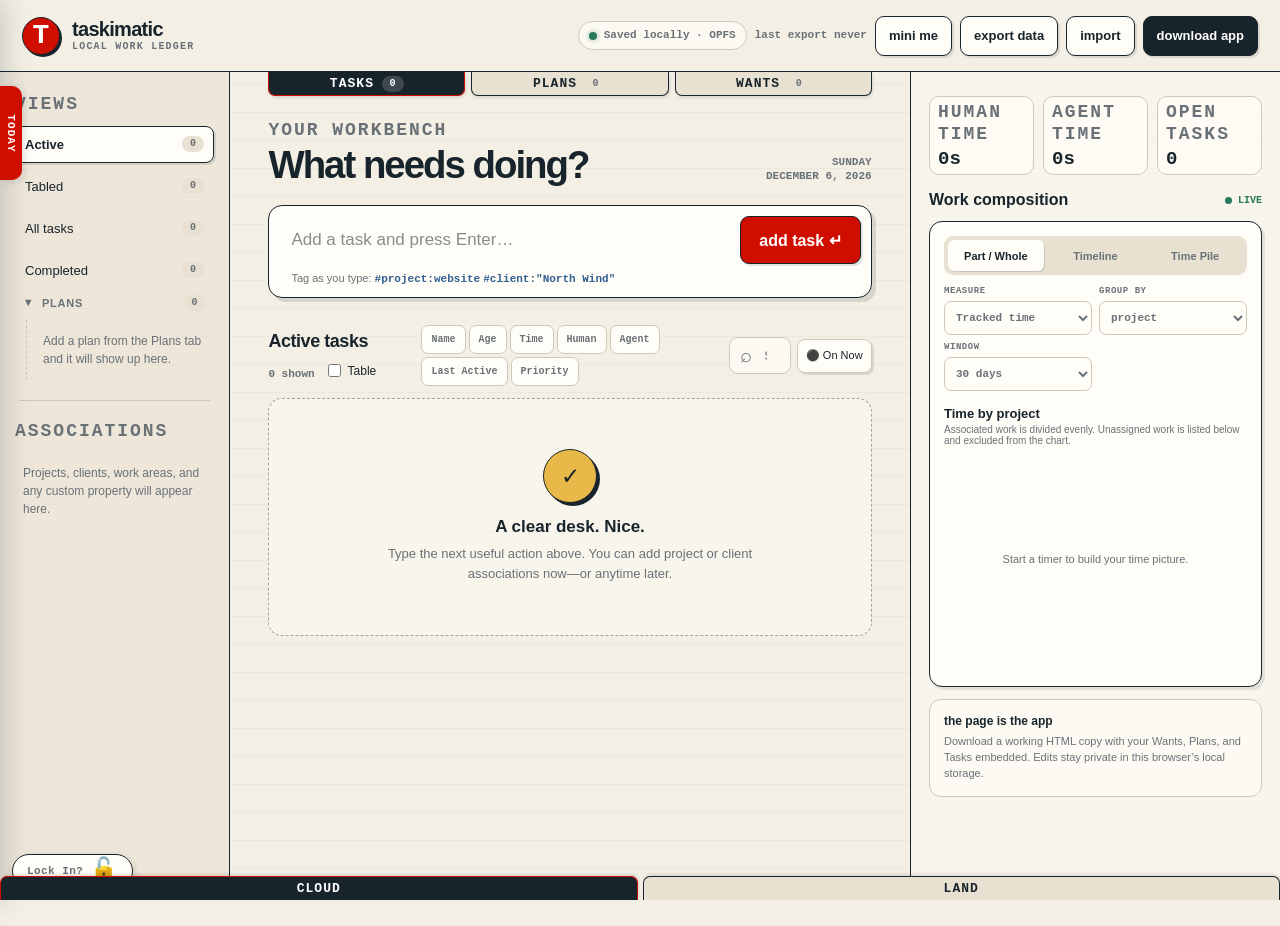
==== commit 69c112a5: "i18nified the English" ====
--- a/index.html
+++ b/index.html
@@ -31,6 +31,8 @@
     <link rel="icon" type="image/png" sizes="96x96" href="/favicon-96x96.png">
     <link rel="apple-touch-icon" href="/apple-touch-icon.png">
     <link rel="manifest" href="./tasks.webmanifest">
+
+    <script src="./js/i18n.js" data-taskimatic-i18n-service></script>
 
     <!-- Structured Data (JSON-LD) -->
     <script type="application/ld+json">
@@ -1015,14 +1017,14 @@
 </head>
 <body>
     <div class="workspace-location-tabs">
-        <div class="workspace-tab-list" role="tablist" aria-label="Workspace location">
-            <button type="button" class="workspace-tab" id="cloud-tab" role="tab" aria-controls="cloud-panel" aria-selected="true">Cloud</button>
-            <button type="button" class="workspace-tab" id="land-tab" role="tab" aria-controls="land-panel" aria-selected="false" tabindex="-1">Land</button>
+        <div class="workspace-tab-list" role="tablist" aria-label="Workspace location" data-i18n-aria-label="ui.text.workspaceLocation">
+            <button type="button" class="workspace-tab" id="cloud-tab" role="tab" aria-controls="cloud-panel" aria-selected="true"><span data-i18n="ui.text.cloud">Cloud</span></button>
+            <button type="button" class="workspace-tab" id="land-tab" role="tab" aria-controls="land-panel" aria-selected="false" tabindex="-1"><span data-i18n="ui.text.land">Land</span></button>
         </div>
         <div id="cloud-panel" role="tabpanel" aria-labelledby="cloud-tab">
             <header class="sr-only">
-                <h1>taskimatic — private +@$< management (No Sign-Up Required)</h1>
-                <p>A 100% local-first, privacy-focused task manager, planner, and time ledger that runs directly in your browser using local browser storage. No login, no cloud sync, and zero tracking.</p>
+                <h1 data-i18n="ui.text.pageHeading">taskimatic — private +@$&lt; management (No Sign-Up Required)</h1>
+                <p><span data-i18n="ui.text.a100LocalFirstPrivacyFocusedTaskManagerPlannerAndTimeLedgerThatRunsDirectlyInYourBrow">A 100% local-first, privacy-focused task manager, planner, and time ledger that runs directly in your browser using local browser storage. No login, no cloud sync, and zero tracking.</span></p>
             </header>
             <noscript>
                 <div style="padding: 24px; text-align: center; background: #fffdf7; border: 1px solid #cfc8b8; margin: 20px; border-radius: 12px; font-family: sans-serif;">
@@ -1036,8 +1038,8 @@
         </div>
         <div class="land-panel" id="land-panel" role="tabpanel" aria-labelledby="land-tab" tabindex="0" hidden>
             <section class="land-message">
-                <h2>Coming Soon: A server on a local machine near you.</h2>
-                <p>Taskimatic will soon give you a way to securely connect your local machine to our service so you get all the benefits of AI-powered task management and peer-to-peer collaboration while you keep privacy and control over your data.</p>
+                <h2><span data-i18n="ui.text.comingSoonAServerOnALocalMachineNearYou">Coming Soon: A server on a local machine near you.</span></h2>
+                <p><span data-i18n="ui.text.taskimaticWillSoonGiveYouAWayToSecurelyConnectYourLocalMachineToOurServiceSoYouGetAll">Taskimatic will soon give you a way to securely connect your local machine to our service so you get all the benefits of AI-powered task management and peer-to-peer collaboration while you keep privacy and control over your data.</span></p>
             </section>
         </div>
     </div>
@@ -1117,14 +1119,14 @@
                 guide.className = 'phone-install-guide';
                 guide.setAttribute('aria-labelledby', 'phone-install-title');
                 guide.innerHTML = `
-                    <h2 id="phone-install-title">Keep Taskimatic on your phone</h2>
-                    <p>Open your tasks straight from your Home Screen.</p>
+                    <h2 id="phone-install-title">${escapeHTML(t('ui.text.keepTaskimaticOnYourPhone'))}</h2>
+                    <p>${escapeHTML(t('ui.text.openYourTasksStraightFromYourHomeScreen'))}</p>
                     <p>${isIOS
-                        ? 'Tap Share, then Add to Home Screen and Add. If the option is missing, open this page in Safari and try again.'
-                        : 'Open your browser’s menu (⋮) and choose Install app or Add to Home screen, then confirm. If the option is missing, open this page in Chrome.'}</p>
+                        ? t('ui.text.tapShareThenAddToHomeScreenAndAddIfTheOptionIsMissingOpenThisPageInSafariAndTryAgain')
+                        : t('ui.text.openYourBrowserSMenuAndChooseInstallAppOrAddToHomeScreenThenConfirmIfTheOptionIsMissi')}</p>
                     <div class="phone-install-actions">
-                        <button type="button" class="phone-install-button" hidden>Install app</button>
-                        <button type="button" class="phone-install-dismiss">Got it</button>
+                        <button type="button" class="phone-install-button" hidden>${escapeHTML(t('ui.text.installApp'))}</button>
+                        <button type="button" class="phone-install-dismiss">${escapeHTML(t('ui.text.gotIt'))}</button>
                     </div>`;
                 installButton = guide.querySelector('.phone-install-button');
                 installButton.hidden = !deferredPrompt;
@@ -1142,7 +1144,9 @@
                 guide.querySelector('.phone-install-dismiss').addEventListener('click', dismiss);
                 document.body.append(guide);
             };
-            const scheduleGuide = () => { timer = setTimeout(showGuide, 2000); };
+            const scheduleGuide = () => {
+                window.i18n.ready.then(() => { timer = setTimeout(showGuide, 2000); });
+            };
             if (document.readyState === 'complete') scheduleGuide();
             else window.addEventListener('load', scheduleGuide, { once: true });
         })();
@@ -1153,6 +1157,8 @@
         import { installSessionTimes } from './webcomp/session-times.js';
         import { WORKSPACE_COLLECTIONS, normalizeAssociations, normalizePlanningRecord, normalizeAgent, agentTaskReferences, normalizeWorkspaceSnapshot, validateWorkspaceLinks, planningAssociations } from './js/task-planning-model.js';
         import { associationDimensions, automaticHierarchy, buildTaskTable } from './js/task-table-model.js';
+
+        await window.i18n.ready;
 
         const DB_NAME = 'taskimatic-local';
         const DB_VERSION = 4;
@@ -1308,7 +1314,7 @@
 
             return {
                 id: cleanString(input.id, 120) || uid(),
-                text: cleanString(input.text ?? input.name, 1000) || 'Untitled task',
+                text: cleanString(input.text ?? input.name, 1000) || t('ui.text.untitledTask'),
                 notes: cleanString(input.notes, 10000),
                 prompts: String(input.prompts ?? '').slice(0, 50000),
                 estimatedMinutes: [10, 30, 60, 90].includes(Number(input.estimatedMinutes)) ? Number(input.estimatedMinutes) : null,
@@ -1363,7 +1369,7 @@
 
         function formatAge(createdAt, now = new Date()) {
             const created = new Date(createdAt);
-            if (Number.isNaN(created.getTime()) || created >= now) return '0 months, 0 days, 0 hours, 0 minutes';
+            if (Number.isNaN(created.getTime()) || created >= now) return t('ui.text.0Months0Days0Hours0Minutes');
             let cursor = new Date(created);
             let months = (now.getFullYear() - cursor.getFullYear()) * 12 + now.getMonth() - cursor.getMonth();
             const candidate = new Date(cursor);
@@ -1375,7 +1381,7 @@
             const days = Math.floor(remainderMinutes / 1440);
             const hours = Math.floor((remainderMinutes % 1440) / 60);
             const minutes = remainderMinutes % 60;
-            return `${months} months, ${days} days, ${hours} hours, ${minutes} minutes`;
+            return t('ui.text.ageDuration', { months, days, hours, minutes });
         }
 
         function formatDuration(seconds, compact = false) {
@@ -1384,9 +1390,9 @@
             const minutes = Math.floor((total % 3600) / 60);
             const secs = total % 60;
             if (compact) {
-                if (hours) return `${hours}h ${minutes}m`;
-                if (minutes) return `${minutes}m ${secs}s`;
-                return `${secs}s`;
+                if (hours) return t('ui.text.value0HValue1M', { value0: hours, value1: minutes });
+                if (minutes) return t('ui.text.value0MValue1S', { value0: minutes, value1: secs });
+                return t('ui.text.secondsShort', { count: secs });
             }
             return hours
                 ? `${String(hours).padStart(2, '0')}:${String(minutes).padStart(2, '0')}:${String(secs).padStart(2, '0')}`
@@ -1419,7 +1425,7 @@
 
             async init() {
                 try {
-                    if (!('indexedDB' in globalThis)) throw new Error('IndexedDB unavailable');
+                    if (!('indexedDB' in globalThis)) throw new Error(t('error.messages.indexedDBUnavailable'));
                     this.db = await new Promise((resolve, reject) => {
                         const request = indexedDB.open(DB_NAME, DB_VERSION);
                         request.onupgradeneeded = () => {
@@ -1438,7 +1444,7 @@
                         request.onerror = () => reject(request.error);
                         request.onblocked = () => {
                             const label = document.querySelector('.storage-label');
-                            if (label) label.textContent = 'Close other taskimatic tabs to finish the storage upgrade…';
+                            if (label) label.textContent = t('ui.text.closeOtherTaskimaticTabsToFinishTheStorageUpgrade');
                         };
                     });
                 } catch (error) {
@@ -1455,7 +1461,7 @@
                             const directory = await root.getDirectoryHandle('taskimatic', { create: true });
                             const probe = await directory.getFileHandle('write-probe', { create: true });
                             await this.writeOpfsFile(probe, 'ready');
-                            if (await (await probe.getFile()).text() !== 'ready') throw new Error('OPFS read check failed');
+                            if (await (await probe.getFile()).text() !== 'ready') throw new Error(t('error.messages.oPFSReadCheckFailed'));
                             await directory.removeEntry('write-probe');
                             this.opfsFile = await directory.getFileHandle('workspace.json', { create: true });
                             const text = await (await this.opfsFile.getFile()).text();
@@ -1504,7 +1510,7 @@
                 const saved = JSON.parse(text);
                 if (saved.version !== 1 || !saved.workspace || !WORKSPACE_COLLECTIONS.every(kind =>
                     Array.isArray(saved.workspace[kind]) && saved.workspace[kind].every(record => record && typeof record.id === 'string'))) {
-                    throw new Error('Invalid OPFS workspace');
+                    throw new Error(t('error.messages.invalidOPFSWorkspace'));
                 }
                 validateWorkspaceLinks(saved.workspace);
                 return saved.workspace;
@@ -1544,7 +1550,7 @@
                     if (request && 'onsuccess' in request) request.onsuccess = () => { result = request.result; };
                     transaction.oncomplete = () => resolve(result);
                     transaction.onerror = () => reject(transaction.error);
-                    transaction.onabort = () => reject(transaction.error || new Error('Database transaction aborted'));
+                    transaction.onabort = () => reject(transaction.error || new Error(t('error.messages.databaseTransactionAborted')));
                 });
                 return mode === 'readwrite' && navigator.locks?.request
                     ? navigator.locks.request('taskimatic-workspace-storage', execute) : execute();
@@ -1609,7 +1615,7 @@
                     }
                     transaction.oncomplete = resolve;
                     transaction.onerror = () => reject(transaction.error);
-                    transaction.onabort = () => reject(transaction.error || new Error('Workspace save aborted'));
+                    transaction.onabort = () => reject(transaction.error || new Error(t('error.messages.workspaceSaveAborted')));
                 });
             }
         }
@@ -1773,8 +1779,8 @@
                     </div>
                     <div class="control">
                         <div class="selection"></div>
-                        <input type="range" id="start" aria-label="Start">
-                        <input type="range" id="end" aria-label="End">
+                        <input type="range" id="start" aria-label="${escapeHTML(t('ui.text.start'))}">
+                        <input type="range" id="end" aria-label="${escapeHTML(t('ui.text.end'))}">
                     </div>
                 `;
                 this._startInput = this.shadowRoot.getElementById('start');
@@ -1887,8 +1893,8 @@
                 }
                 this._startInput.value = String(start);
                 this._endInput.value = String(end);
-                this._startInput.setAttribute('aria-label', this.getAttribute('start-label') || 'Start');
-                this._endInput.setAttribute('aria-label', this.getAttribute('end-label') || 'End');
+                this._startInput.setAttribute('aria-label', this.getAttribute('start-label') || t('ui.text.start'));
+                this._endInput.setAttribute('aria-label', this.getAttribute('end-label') || t('ui.text.end'));
                 const span = max - min;
                 const startPercent = span > 0 ? ((start - min) / span) * 100 : 0;
                 const endPercent = span > 0 ? ((end - min) / span) * 100 : 0;
@@ -1899,8 +1905,8 @@
 
             _updateLabels(start = this.startValue, end = this.endValue) {
                 if (!this.shadowRoot) return;
-                this.shadowRoot.getElementById('startLabel').textContent = this.getAttribute('start-label') || 'Start';
-                this.shadowRoot.getElementById('endLabel').textContent = this.getAttribute('end-label') || 'End';
+                this.shadowRoot.getElementById('startLabel').textContent = this.getAttribute('start-label') || t('ui.text.start');
+                this.shadowRoot.getElementById('endLabel').textContent = this.getAttribute('end-label') || t('ui.text.end');
                 this.shadowRoot.getElementById('startValue').textContent = this._valueFormatter(start);
                 this.shadowRoot.getElementById('endValue').textContent = this._valueFormatter(end);
             }
@@ -1991,14 +1997,14 @@
                             }
 
                         </style>
-                        <div class="protect-plan-group" role="group" aria-label="Lock In">
-                            <span class="protect-plan-label">🔒 Lock In</span>
+                        <div class="protect-plan-group" role="group" aria-label="${escapeHTML(t('ui.text.lockIn'))}">
+                            <span class="protect-plan-label">${escapeHTML(t('ui.text.lockIn2'))}</span>
                             <div class="protect-plan-toggles">
                                 <button type="button" class="protect-toggle" data-plan="no" aria-pressed="false">?</button>
-                                <button type="button" class="protect-toggle" data-plan="now" data-duration="480" aria-pressed="false">Now (8min)</button>
-                                <button type="button" class="protect-toggle" data-plan="sprint" data-duration="1320" aria-pressed="false">Sprint (22min)</button>
-                                <button type="button" class="protect-toggle" data-plan="focus" data-duration="2640" aria-pressed="false">Focus (44min)</button>
-                                <button type="button" class="protect-toggle" data-plan="flow" data-duration="5280" aria-pressed="false">Flow (88min)</button>
+                                <button type="button" class="protect-toggle" data-plan="now" data-duration="480" aria-pressed="false">${escapeHTML(t('ui.text.now8min'))}</button>
+                                <button type="button" class="protect-toggle" data-plan="sprint" data-duration="1320" aria-pressed="false">${escapeHTML(t('ui.text.sprint22min'))}</button>
+                                <button type="button" class="protect-toggle" data-plan="focus" data-duration="2640" aria-pressed="false">${escapeHTML(t('ui.text.focus44min'))}</button>
+                                <button type="button" class="protect-toggle" data-plan="flow" data-duration="5280" aria-pressed="false">${escapeHTML(t('ui.text.flow88min'))}</button>
                             </div>
                         </div>
                     `;
@@ -2050,8 +2056,8 @@
                         button:focus-visible { outline: 3px solid rgba(49,95,145,.28); outline-offset: 2px; }
                         .sort-arrow { margin-left: 3px; font-style: normal; }
                     </style>
-                    <div class="sort-controls" role="group" aria-label="Sort tasks">
-                        ${Object.entries({ name: 'Name', age: 'Age', time: 'Time', human: 'Human', agent: 'Agent', lastActive: 'Last Active', priority: 'Priority' }).map(([key, label]) => `<button type="button" class="sort-btn" data-sort="${key}" data-label="${label}">${label}</button>`).join('')}
+                    <div class="sort-controls" role="group" aria-label="${escapeHTML(t('ui.text.sortTasks'))}">
+                        ${Object.entries({ name: t('ui.text.name'), age: t('ui.text.age'), time: t('ui.text.time'), human: t('ui.text.human'), agent: t('ui.text.agent'), lastActive: t('ui.text.lastActive'), priority: t('ui.text.priority') }).map(([key, label]) => `<button type="button" class="sort-btn" data-sort="${key}" data-label="${label}">${label}</button>`).join('')}
                     </div>
                 `;
                 this.shadowRoot.addEventListener('click', (event) => {
@@ -2081,12 +2087,12 @@
                     button.classList.toggle('active', active);
                     button.setAttribute('aria-pressed', String(active));
                     const description = button.dataset.sort === 'age'
-                        ? 'Task age since creation (ascending: newest first)'
+                        ? t('ui.text.taskAgeSinceCreationAscendingNewestFirst')
                         : button.dataset.sort === 'time'
-                            ? 'Total tracked time, including running clocks (ascending: least time first)'
+                            ? t('ui.text.totalTrackedTimeIncludingRunningClocksAscendingLeastTimeFirst')
                             : button.dataset.label;
                     button.title = description;
-                    button.setAttribute('aria-label', `${description}${active ? `, ${this.sortDir === 'asc' ? 'ascending' : 'descending'}` : ''}`);
+                    button.setAttribute('aria-label', `${description}${active ? `, ${this.sortDir === 'asc' ? t('ui.text.ascending') : t('ui.text.descending')}` : ''}`);
                     button.innerHTML = `${button.dataset.label}${active ? `<i class="sort-arrow" aria-hidden="true">${this.sortDir === 'asc' ? '↑' : '↓'}</i>` : ''}`;
                 });
             }
@@ -2351,54 +2357,54 @@
                     <article class="card ${running ? 'running' : ''} ${done ? 'done' : ''} ${tabled ? 'tabled' : ''}">
                         <div class="main-row">
                             <div>
-                                <label class="check-control"><input class="check today-check" type="checkbox" ${this._task.today ? 'checked' : ''}><span>Today</span></label>
-                                <div class="check-control"><button class="check complete-check ${done ? 'checked' : ''}" type="button" aria-pressed="${done}" aria-label="${done ? 'Reopen task' : 'Complete task'}" aria-describedby="complete-label">${done ? '✓' : ''}</button><span id="complete-label">Complete</span></div>
-                                <label class="priority-control">Priority<input class="priority-input" type="number" min="1" max="${this._priorityLimit || 1}" step="1" inputmode="numeric" ${done ? 'disabled' : ''} aria-label="Task priority; 1 is highest"></label>
+                                <label class="check-control"><input class="check today-check" type="checkbox" ${this._task.today ? 'checked' : ''}><span>${escapeHTML(t('ui.text.today'))}</span></label>
+                                <div class="check-control"><button class="check complete-check ${done ? 'checked' : ''}" type="button" aria-pressed="${done}" aria-label="${done ? t('ui.text.reopenTask') : t('ui.text.completeTask')}" aria-describedby="complete-label">${done ? '✓' : ''}</button><span id="complete-label">${escapeHTML(t('ui.text.complete'))}</span></div>
+                                <label class="priority-control">${escapeHTML(t('ui.text.priority'))}<input class="priority-input" type="number" min="1" max="${this._priorityLimit || 1}" step="1" inputmode="numeric" ${done ? 'disabled' : ''} aria-label="${escapeHTML(t('ui.text.taskPriority1IsHighest'))}"></label>
                             </div>
                             <div>
-                                <textarea class="text" rows="1" aria-label="Task text"></textarea>
+                                <textarea class="text" rows="1" aria-label="${escapeHTML(t('ui.text.taskText'))}"></textarea>
                                 <div class="editor-toolbar">
-                                    <div class="editor-tabs" role="tablist" aria-label="Task text fields">
-                                        <button id="task-notes-tab" type="button" role="tab" data-editor-tab="notes" aria-controls="task-notes-panel">Notes</button>
-                                        <button id="task-prompts-tab" type="button" role="tab" data-editor-tab="prompts" aria-controls="task-prompts-panel">Prompts</button>
+                                    <div class="editor-tabs" role="tablist" aria-label="${escapeHTML(t('ui.text.taskTextFields'))}">
+                                        <button id="task-notes-tab" type="button" role="tab" data-editor-tab="notes" aria-controls="task-notes-panel">${escapeHTML(t('ui.text.notes'))}</button>
+                                        <button id="task-prompts-tab" type="button" role="tab" data-editor-tab="prompts" aria-controls="task-prompts-panel">${escapeHTML(t('ui.text.prompts'))}</button>
                                     </div>
-                                    <div class="estimated-time" role="group" aria-label="Estimated time needed">
-                                        <span>Estimated time needed:</span>
-                                        <span class="estimate-options">${[10, 30, 60, 90].map(minutes => `<label class="estimate-option"><input type="radio" name="estimatedMinutes" value="${minutes}" aria-label="Less than ${minutes} minutes" ${this._task.estimatedMinutes === minutes ? 'checked' : ''}><span>&lt; ${minutes}</span></label>`).join('')}</span>
-                                        <span>minutes</span>
+                                    <div class="estimated-time" role="group" aria-label="${escapeHTML(t('ui.text.estimatedTimeNeeded'))}">
+                                        <span>${escapeHTML(t('ui.text.estimatedTimeNeeded2'))}</span>
+                                        <span class="estimate-options">${[10, 30, 60, 90].map(minutes => `<label class="estimate-option"><input type="radio" name="estimatedMinutes" value="${minutes}" aria-label="${escapeHTML(t('ui.text.lessThanValue1Minutes', { value1: minutes }))}" ${this._task.estimatedMinutes === minutes ? 'checked' : ''}><span>${escapeHTML(t('ui.text.value3', { value3: minutes }))}</span></label>`).join('')}</span>
+                                        <span>${escapeHTML(t('ui.text.minutes'))}</span>
                                     </div>
                                 </div>
-                                <div id="task-notes-panel" role="tabpanel" data-editor-panel="notes" aria-labelledby="task-notes-tab"><textarea class="notes" rows="2" maxlength="10000" placeholder="Add notes…" aria-label="Task notes"></textarea></div>
-                                <div id="task-prompts-panel" role="tabpanel" data-editor-panel="prompts" aria-labelledby="task-prompts-tab"><textarea class="prompts" rows="5" maxlength="50000" placeholder="Record a prompt…" aria-label="Task prompts"></textarea></div>
+                                <div id="task-notes-panel" role="tabpanel" data-editor-panel="notes" aria-labelledby="task-notes-tab"><textarea class="notes" rows="2" maxlength="10000" placeholder="${escapeHTML(t('ui.text.addNotes'))}" aria-label="${escapeHTML(t('ui.text.taskNotes'))}"></textarea></div>
+                                <div id="task-prompts-panel" role="tabpanel" data-editor-panel="prompts" aria-labelledby="task-prompts-tab"><textarea class="prompts" rows="5" maxlength="50000" placeholder="${escapeHTML(t('ui.text.recordAPrompt'))}" aria-label="${escapeHTML(t('ui.text.taskPrompts'))}"></textarea></div>
                             </div>
                             <div class="timers">
-                                <button class="timer human ${runningHuman ? 'running' : ''}" data-actor="human" type="button" ${done || tabled ? 'disabled' : ''} aria-label="${runningHuman ? 'Stop human timer' : 'Start human timer'}"></button>
-                                <button class="timer agent ${runningAgent ? 'running' : ''}" data-actor="agent" type="button" ${done || tabled ? 'disabled' : ''} aria-label="${runningAgent ? 'Stop agent timer' : 'Start agent timer'}"></button>
-                                <label class="agent-picker">Named agent<select class="agent-select" aria-label="Named agent"></select></label>
-                                <form class="agent-form" hidden><input class="agent-name" maxlength="120" placeholder="Agent name" aria-label="New agent name" required><button type="submit">Add agent</button><button class="agent-cancel" type="button">Cancel</button></form>
+                                <button class="timer human ${runningHuman ? 'running' : ''}" data-actor="human" type="button" ${done || tabled ? 'disabled' : ''} aria-label="${runningHuman ? t('ui.text.stopHumanTimer') : t('ui.text.startHumanTimer')}"></button>
+                                <button class="timer agent ${runningAgent ? 'running' : ''}" data-actor="agent" type="button" ${done || tabled ? 'disabled' : ''} aria-label="${runningAgent ? t('ui.text.stopAgentTimer') : t('ui.text.startAgentTimer')}"></button>
+                                <label class="agent-picker">${escapeHTML(t('ui.text.namedAgent'))}<select class="agent-select" aria-label="${escapeHTML(t('ui.text.namedAgent'))}"></select></label>
+                                <form class="agent-form" hidden><input class="agent-name" maxlength="120" placeholder="${escapeHTML(t('ui.text.agentName'))}" aria-label="${escapeHTML(t('ui.text.newAgentName'))}" required><button type="submit">${escapeHTML(t('ui.text.addAgent'))}</button><button class="agent-cancel" type="button">${escapeHTML(t('ui.text.cancel'))}</button></form>
                             </div>
                         </div>
-                        <label class="plan-control">Plan (optional)<span class="plan-row"><select class="plan-select" aria-label="Task plan"></select><button class="open-plan" type="button" ${this._task.planId ? '' : 'hidden'}>Open plan</button></span></label>
+                        <label class="plan-control">${escapeHTML(t('ui.text.planOptional'))}<span class="plan-row"><select class="plan-select" aria-label="${escapeHTML(t('ui.text.taskPlan'))}"></select><button class="open-plan" type="button" ${this._task.planId ? '' : 'hidden'}>${escapeHTML(t('ui.text.openPlan'))}</button></span></label>
                         <div class="meta-row">
                             <div class="meta-left"><div class="chips"></div><div class="link-pills" hidden></div></div>
                             <div class="time-totals"><span class="time-total human-total"></span><span class="time-total agent-total"></span></div>
                         </div>
                         <form class="group-editor" hidden>
-                            <input class="group-type" list="property-types" maxlength="60" placeholder="property" aria-label="Association property">
+                            <input class="group-type" list="property-types" maxlength="60" placeholder="${escapeHTML(t('ui.text.property'))}" aria-label="${escapeHTML(t('ui.text.associationProperty'))}">
                             <datalist id="property-types">${COMMON_PROPERTIES.map((type) => `<option value="${type}"></option>`).join('')}</datalist>
-                            <input class="group-value" list="association-values" maxlength="120" placeholder="choose or type a new value" aria-label="Association value">
+                            <input class="group-value" list="association-values" maxlength="120" placeholder="${escapeHTML(t('ui.text.chooseOrTypeANewValue'))}" aria-label="${escapeHTML(t('ui.text.associationValue'))}">
                             <datalist id="association-values"></datalist>
-                            <button type="submit">Add association</button>
+                            <button type="submit">${escapeHTML(t('ui.text.addAssociation'))}</button>
                         </form>
                         
                         <details class="details" ${this._task.sessions.length ? '' : 'hidden'} ${this._sessionsOpen ? 'open' : ''}>
-                            <summary>${this._task.sessions.length} time ${this._task.sessions.length === 1 ? 'entry' : 'entries'}</summary>
+                            <summary>${escapeHTML(t('ui.text.value21TimeValue22', { value21: this._task.sessions.length, value22: uiLabel(this._task.sessions.length === 1 ? 'entry' : 'entries') }))}</summary>
                             <session-times></session-times>
                         </details>
                         <div class="footer">
-                            ${this.hasAttribute('table-detail') ? '<button class="table-back" type="button" aria-label="Back to task table">← Table</button>' : ''}
-                            <span class="age" title="Created ${new Date(this._task.createdAt).toLocaleString()}"></span>
-                            <div class="actions"><label class="tabled-control"><input class="tabled" type="checkbox" ${tabled ? 'checked' : ''}> Tabled</label><button class="delete" type="button" aria-label="Delete task">Delete</button></div>
+                            ${this.hasAttribute('table-detail') ? `<button class="table-back" type="button" aria-label="${escapeHTML(t('ui.text.backToTaskTable'))}">${escapeHTML(t('ui.text.table'))}</button>` : ''}
+                            <span class="age" title="${escapeHTML(t('ui.text.createdValue24', { value24: new Date(this._task.createdAt).toLocaleString() }))}"></span>
+                            <div class="actions"><label class="tabled-control"><input class="tabled" type="checkbox" ${tabled ? 'checked' : ''}> ${escapeHTML(t('ui.text.tabled'))}</label><button class="delete" type="button" aria-label="${escapeHTML(t('ui.text.deleteTask'))}">${escapeHTML(t('ui.text.delete'))}</button></div>
                         </div>
                     </article>
                 `;
@@ -2427,7 +2433,7 @@
                 });
 
                 const planSelect = this.shadowRoot.querySelector('.plan-select');
-                planSelect.append(new Option('No plan', ''));
+                planSelect.append(new Option(t('error.messages.noPlan'), ''));
                 for (const plan of this._plans) planSelect.append(new Option(plan.text, plan.id));
                 planSelect.value = this._task.planId || '';
                 planSelect.addEventListener('change', () => this.emit('task-plan-change', { planId: planSelect.value || null }));
@@ -2476,9 +2482,9 @@
                     });
                 });
                 const agentSelect = this.shadowRoot.querySelector('.agent-select');
-                agentSelect.append(new Option('No named agent', ''));
+                agentSelect.append(new Option(t('error.messages.noNamedAgent'), ''));
                 for (const agent of this._agents) agentSelect.append(new Option(agent.name, agent.id));
-                for (const [label, action] of [['Add named agent…', 'add'], ['Manage named agents…', 'manage']]) {
+                for (const [label, action] of [[t('ui.text.addNamedAgent'), 'add'], [t('ui.text.manageNamedAgents'), 'manage']]) {
                     const option = new Option(label, `__${action}_agent__`);
                     option.dataset.action = action;
                     agentSelect.append(option);
@@ -2517,7 +2523,7 @@
                     const remove = document.createElement('button');
                     remove.type = 'button';
                     remove.textContent = '×';
-                    remove.setAttribute('aria-label', `Remove ${association.type}: ${association.value}`);
+                    remove.setAttribute('aria-label', t('ui.text.removeValue0Value1', { value0: association.type, value1: association.value }));
                     remove.addEventListener('click', () => this.emit('task-association-remove', { association }));
                     chip.append(label, remove);
                     chips.append(chip);
@@ -2526,7 +2532,7 @@
                 const addGroup = document.createElement('button');
                 addGroup.type = 'button';
                 addGroup.className = 'add-group';
-                addGroup.textContent = '+ association';
+                addGroup.textContent = t('ui.text.association');
                 addGroup.addEventListener('click', () => {
                     const editor = this.shadowRoot.querySelector('.group-editor');
                     editor.hidden = !editor.hidden;
@@ -2566,7 +2572,7 @@
                         option.value = value;
                         return option;
                     }));
-                    valueInput.placeholder = type === 'dependent-task' ? 'choose an existing task' : 'choose or type a new value';
+                    valueInput.placeholder = type === 'dependent-task' ? t('ui.text.chooseAnExistingTask') : t('ui.text.chooseOrTypeANewValue');
                 };
                 typeInput.addEventListener('input', updateValueOptions);
                 typeInput.addEventListener('change', updateValueOptions);
@@ -2593,10 +2599,10 @@
                         return;
                     }
                     deleteButton.classList.add('armed');
-                    deleteButton.textContent = 'Delete? Click again';
+                    deleteButton.textContent = t('ui.text.deleteClickAgain');
                     this._confirmTimer = setTimeout(() => {
                         deleteButton.classList.remove('armed');
-                        deleteButton.textContent = 'Delete';
+                        deleteButton.textContent = t('ui.text.delete');
                     }, 3000);
                 });
 
@@ -2614,7 +2620,7 @@
                 const runningAgent = Boolean(this._task.activeTimers.agent);
                 const updateActor = (actor, running) => {
                     if (!force && !dayChanged && !running) return;
-                    const label = actor === 'human' ? 'Human' : 'Agent';
+                    const label = actor === 'human' ? t('ui.text.human') : t('ui.text.agent');
                     setText(
                         this.shadowRoot.querySelector(`.timer.${actor}`),
                         `${running ? '■' : '▶'} ${label} ${formatDuration(durationTodayForTask(this._task, actor, now))}`
@@ -2630,9 +2636,9 @@
                 updateActor('agent', runningAgent);
                 if (force || minute !== this._clockMinute) {
                     const tabledDuration = this._task.tabled && this._task.tabledAt
-                        ? ` · tabled ${formatAge(this._task.tabledAt, new Date(now))}`
+                        ? t('ui.text.tabledValue0', { value0: formatAge(this._task.tabledAt, new Date(now)) })
                         : '';
-                    setText(this.shadowRoot.querySelector('.age'), `Age = ${formatAge(this._task.createdAt, new Date(now))}${tabledDuration}`);
+                    setText(this.shadowRoot.querySelector('.age'), t('ui.text.ageValue0Value1', { value0: formatAge(this._task.createdAt, new Date(now)), value1: tabledDuration }));
                 }
                 this._clockDayKey = dayKey;
                 this._clockMinute = minute;
@@ -2699,7 +2705,7 @@
                         .order { margin: 0 0 8px; color: var(--muted, #697177); font-size: 10px; line-height: 1.5; overflow-wrap: anywhere; }
                     </style><p class="order"></p><div class="boxes"></div>`;
                 this.shadowRoot.querySelector('.order').textContent = this.hierarchy.length
-                    ? `${this._hierarchy === null ? 'Automatic' : 'Hierarchy'}: ${this.hierarchy.join(' → ')}` : 'Tasks without grouping';
+                    ? `${this._hierarchy === null ? t('ui.text.automatic') : t('ui.text.hierarchy')}: ${this.hierarchy.join(' → ')}` : t('ui.text.tasksWithoutGrouping');
                 const appendNode = (node, container) => {
                     for (const group of node.groups) {
                         const box = document.createElement('details');
@@ -2712,7 +2718,7 @@
                         type.textContent = group.type;
                         const value = document.createElement('span');
                         value.className = 'value';
-                        value.textContent = group.values.join(' · ') || `No ${group.type}`;
+                        value.textContent = group.values.join(' · ') || t('ui.text.noValue0', { value0: group.type });
                         const count = document.createElement('span');
                         count.className = 'count';
                         count.textContent = group.count;
@@ -2722,7 +2728,7 @@
                             filter.type = 'button';
                             filter.className = 'filter';
                             filter.textContent = '⌕';
-                            filter.title = `Filter ${group.type}: ${name}`;
+                            filter.title = t('ui.text.filterValue0Value1', { value0: group.type, value1: name });
                             filter.setAttribute('aria-label', filter.title);
                             filter.addEventListener('click', event => {
                                 event.preventDefault();
@@ -2796,13 +2802,13 @@
                         .drop-target { outline: 2px solid var(--blue, #315f91); }
                     </style>
                     <dialog aria-labelledby="heading">
-                        <h3 id="heading">Table hierarchy</h3>
-                        <p>Order dimensions from outer to inner boxes. Drag rows or use the arrows; uncheck dimensions to leave them out.</p>
-                        <label>Saved hierarchy<select class="presets"></select></label>
-                        <label>Name<input class="name" maxlength="80" placeholder="e.g. Client delivery" required></label>
-                        <p>Automatic uses fewer distinct values first. Counts reflect the tasks currently shown. Multiple values stay together so every task appears once.</p>
+                        <h3 id="heading">${escapeHTML(t('ui.text.tableHierarchy'))}</h3>
+                        <p>${escapeHTML(t('ui.text.orderDimensionsFromOuterToInnerBoxesDragRowsOrUseTheArrowsUncheckDimensionsToLeaveThe'))}</p>
+                        <label>${escapeHTML(t('ui.text.savedHierarchy'))}<select class="presets"></select></label>
+                        <label>${escapeHTML(t('ui.text.name'))}<input class="name" maxlength="80" placeholder="${escapeHTML(t('ui.text.eGClientDelivery'))}" required></label>
+                        <p>${escapeHTML(t('ui.text.automaticUsesFewerDistinctValuesFirstCountsReflectTheTasksCurrentlyShownMultipleValue'))}</p>
                         <div class="rows"></div>
-                        <div class="actions"><button type="button" class="automatic">Automatic</button><button type="button" class="delete">Delete saved</button><button type="button" class="cancel">Cancel</button><button type="button" class="save">Save &amp; use</button></div>
+                        <div class="actions"><button type="button" class="automatic">${escapeHTML(t('ui.text.automatic'))}</button><button type="button" class="delete">${escapeHTML(t('ui.text.deleteSaved'))}</button><button type="button" class="cancel">${escapeHTML(t('ui.text.cancel'))}</button><button type="button" class="save">${escapeHTML(t('ui.text.saveUse'))}</button></div>
                     </dialog>`;
                 this.dialog = this.shadowRoot.querySelector('dialog');
                 this.shadowRoot.querySelector('.cancel').onclick = () => this.dialog.close();
@@ -2833,7 +2839,7 @@
                 this.dimensions = associationDimensions(tasks, COMMON_PROPERTIES);
                 this.automatic = automaticHierarchy(tasks);
                 const select = this.shadowRoot.querySelector('.presets');
-                select.replaceChildren(new Option('Automatic (by association counts)', ''));
+                select.replaceChildren(new Option(t('error.messages.automaticByAssociationCounts'), ''));
                 for (const preset of this.presets) select.append(new Option(preset.name, preset.name));
                 select.value = selected || '';
                 this.loadDraft(select.value);
@@ -2878,13 +2884,13 @@
                     label.append(check, ` ${item.type}`);
                     const count = document.createElement('span');
                     count.className = 'count';
-                    count.textContent = `${this.dimensions.find(dimension => dimension.type === item.type)?.count || 0} values`;
+                    count.textContent = t('ui.text.values', { count: this.dimensions.find(dimension => dimension.type === item.type)?.count || 0 });
                     row.append(grip, label, count);
                     for (const [arrow, delta] of [['↑', -1], ['↓', 1]]) {
                         const button = document.createElement('button');
                         button.type = 'button';
                         button.textContent = arrow;
-                        button.setAttribute('aria-label', `Move ${item.type} ${delta < 0 ? 'outward' : 'inward'}`);
+                        button.setAttribute('aria-label', t('ui.text.moveValue0Value1', { value0: item.type, value1: delta < 0 ? t('ui.text.outward') : t('ui.text.inward') }));
                         button.disabled = index + delta < 0 || index + delta >= this.rows.length;
                         button.onclick = () => this.move(item.type, index + delta);
                         row.append(button);
@@ -2927,19 +2933,19 @@
 
             if (period === 'today') {
                 start.setHours(0, 0, 0, 0);
-                rangeLabel = 'Today';
+                rangeLabel = t('ui.text.today');
                 shortPeriod = true;
             } else if (period === 'this-week') {
                 const daysSinceMonday = (start.getDay() + 6) % 7;
                 start.setDate(start.getDate() - daysSinceMonday);
                 start.setHours(0, 0, 0, 0);
-                rangeLabel = 'This week';
+                rangeLabel = t('ui.text.thisWeek');
                 shortPeriod = true;
             } else {
                 const days = Math.min(365, Math.max(1, Number(period) || 30));
                 start.setDate(start.getDate() - days + 1);
                 start.setHours(0, 0, 0, 0);
-                rangeLabel = days === 365 ? 'Last year' : `Last ${days} days`;
+                rangeLabel = days === 365 ? t('ui.text.lastYear') : t('ui.text.lastValue0Days', { value0: days });
             }
 
             const dates = [];
@@ -3125,16 +3131,16 @@
                         .legend-value { font: 750 9px/1 ui-monospace, SFMono-Regular, Menlo, monospace; }
                         @media (max-width: 1120px) { .panel { min-height: 355px; } .canvas-wrap { height: 190px; } }
                     </style>
-                    <section class="panel" aria-label="Task analytics">
-                        <div class="mode-tabs" role="tablist" aria-label="Visualization type">
-                            <button type="button" data-mode="parts" class="active" role="tab" aria-selected="true">Part / Whole</button>
-                            <button type="button" data-mode="timeline" role="tab" aria-selected="false">Timeline</button>
-                            <button type="button" data-mode="pile" role="tab" aria-selected="false">Time Pile</button>
+                    <section class="panel" aria-label="${escapeHTML(t('ui.text.taskAnalytics'))}">
+                        <div class="mode-tabs" role="tablist" aria-label="${escapeHTML(t('ui.text.visualizationType'))}">
+                            <button type="button" data-mode="parts" class="active" role="tab" aria-selected="true">${escapeHTML(t('ui.text.partWhole'))}</button>
+                            <button type="button" data-mode="timeline" role="tab" aria-selected="false">${escapeHTML(t('ui.text.timeline'))}</button>
+                            <button type="button" data-mode="pile" role="tab" aria-selected="false">${escapeHTML(t('ui.text.timePile'))}</button>
                         </div>
                         <div class="controls">
-                            <label>Measure<select class="measure"><option value="time">Tracked time</option><option value="tasks">Task count</option></select></label>
-                            <label>Group by<select class="group-by"></select></label>
-                            <label class="period-control" hidden>Window<select class="period"><option value="today">Today</option><option value="this-week">This week</option><option value="14">14 days</option><option value="30" selected>30 days</option><option value="90">90 days</option><option value="365">1 year</option></select></label>
+                            <label>${escapeHTML(t('ui.text.measure'))}<select class="measure"><option value="time">${escapeHTML(t('ui.text.trackedTime'))}</option><option value="tasks">${escapeHTML(t('ui.text.taskCount'))}</option></select></label>
+                            <label>${escapeHTML(t('ui.text.groupBy'))}<select class="group-by"></select></label>
+                            <label class="period-control" hidden>${escapeHTML(t('ui.text.window'))}<select class="period"><option value="today">${escapeHTML(t('ui.text.today'))}</option><option value="this-week">${escapeHTML(t('ui.text.thisWeek'))}</option><option value="14">${escapeHTML(t('ui.text.14Days'))}</option><option value="30" selected>${escapeHTML(t('ui.text.30Days'))}</option><option value="90">${escapeHTML(t('ui.text.90Days'))}</option><option value="365">${escapeHTML(t('ui.text.1Year'))}</option></select></label>
                         </div>
                         <h3 class="chart-title"></h3>
                         <p class="chart-subtitle"></p>
@@ -3144,7 +3150,7 @@
                             <div class="chart-tooltip" role="tooltip" hidden></div>
                             <div class="empty" hidden></div>
                         </div>
-                        <div class="legend" aria-label="Chart legend"></div>
+                        <div class="legend" aria-label="${escapeHTML(t('ui.text.chartLegend'))}"></div>
                     </section>
                 `;
                 this.shadowRoot.querySelectorAll('[data-mode]').forEach((button) => button.addEventListener('click', () => {
@@ -3186,7 +3192,7 @@
                     const taskOption = document.createElement('option');
                     taskOption.value = '';
                     taskOption.textContent = '';
-                    taskOption.setAttribute('aria-label', 'Individual tasks by time of day');
+                    taskOption.setAttribute('aria-label', t('ui.text.individualTasksByTimeOfDay'));
                     options.unshift(taskOption);
                 }
                 groupSelect.replaceChildren(...options);
@@ -3194,16 +3200,16 @@
                 const title = this.shadowRoot.querySelector('.chart-title');
                 const subtitle = this.shadowRoot.querySelector('.chart-subtitle');
                 if (this.mode === 'parts') {
-                    title.textContent = `${this.measure === 'time' ? 'Time' : 'Tasks'} by ${this.groupBy}`;
-                    subtitle.textContent = 'Associated work is divided evenly. Unassigned work is listed below and excluded from the chart.';
+                    title.textContent = t('ui.text.value0ByValue1', { value0: this.measure === 'time' ? t('ui.text.time') : t('ui.text.tasks'), value1: uiLabel(this.groupBy) });
+                    subtitle.textContent = t('ui.text.associatedWorkIsDividedEvenlyUnassignedWorkIsListedBelowAndExcludedFromTheChart');
                 } else if (this.mode === 'pile') {
-                    title.textContent = `Time Pile · ${this.measure === 'time' ? 'Tracked time' : 'Task count'} by ${this.groupBy || 'task'}`;
+                    title.textContent = t('ui.text.timePileValue0ByValue1', { value0: this.measure === 'time' ? t('ui.text.trackedTime') : t('ui.text.taskCount'), value1: uiLabel(this.groupBy || 'task') });
                     subtitle.textContent = this.groupBy
-                        ? `${windowRange.rangeLabel}; largest assigned period total at the base. Includes unassigned work.`
-                        : `${windowRange.rangeLabel}; individual tasks ordered by time of day, earliest at the base.`;
+                        ? t('ui.text.value0LargestAssignedPeriodTotalAtTheBaseIncludesUnassignedWork', { value0: windowRange.rangeLabel })
+                        : t('ui.text.value0IndividualTasksOrderedByTimeOfDayEarliestAtTheBase', { value0: windowRange.rangeLabel });
                 } else {
-                    title.textContent = `Cumulative ${this.measure === 'time' ? 'tracked time' : 'task growth'}`;
-                    subtitle.textContent = `${windowRange.rangeLabel}, attributed by ${this.groupBy}. Includes unassigned work.`;
+                    title.textContent = t('ui.text.cumulativeValue0', { value0: this.measure === 'time' ? t('ui.text.trackedTime2') : t('ui.text.taskGrowth') });
+                    subtitle.textContent = t('ui.text.value0AttributedByValue1IncludesUnassignedWork', { value0: windowRange.rangeLabel, value1: uiLabel(this.groupBy) });
                 }
                 queueMicrotask(() => this.draw());
             }
@@ -3244,7 +3250,7 @@
                 const tooltip = this.shadowRoot.querySelector('.chart-tooltip');
                 if (!layer || !tooltip) return;
                 const showTooltip = (region) => {
-                    tooltip.textContent = region.label;
+                    tooltip.textContent = uiLabel(region.label);
                     tooltip.hidden = false;
                     const halfWidth = tooltip.offsetWidth / 2;
                     const center = Math.max(8 + halfWidth, Math.min(layer.clientWidth - 8 - halfWidth, region.x + region.width / 2));
@@ -3266,7 +3272,7 @@
                     target.style.top = `${region.y}px`;
                     target.style.width = `${region.width}px`;
                     target.style.height = `${region.height}px`;
-                    target.setAttribute('aria-label', `Open task: ${region.label}`);
+                    target.setAttribute('aria-label', t('ui.text.openTaskValue0', { value0: region.label }));
                     target.addEventListener('pointerenter', () => showTooltip(region));
                     target.addEventListener('pointerleave', hideTooltip);
                     target.addEventListener('focus', () => showTooltip(region));
@@ -3289,7 +3295,7 @@
                     const row = document.createElement('button');
                     row.type = 'button';
                     row.className = 'legend-item';
-                    row.title = `Show tasks with ${this.groupBy}: ${item.label}`;
+                    row.title = t('ui.text.showTasksWithValue0Value1', { value0: this.groupBy, value1: item.label });
                     row.setAttribute('aria-label', row.title);
                     const association = { type: this.groupBy, value: item.label };
                     if (item.associationValues) association.values = item.associationValues;
@@ -3303,7 +3309,7 @@
                     swatch.style.background = item.label === 'Unassigned' ? '#cfc8b8' : COLOR_PALETTE[index % COLOR_PALETTE.length];
                     const name = document.createElement('span');
                     name.className = 'legend-name';
-                    name.textContent = item.label;
+                    name.textContent = uiLabel(item.label);
                     const value = document.createElement('span');
                     value.className = 'legend-value';
                     value.textContent = this.measure === 'time' ? formatDuration(item.value, true) : String(Math.round(item.value * 10) / 10);
@@ -3317,8 +3323,8 @@
                 const data = listed.filter(item => item.label !== 'Unassigned');
                 const total = data.reduce((sum, item) => sum + item.value, 0);
                 this.renderLegend(listed);
-                canvasLabel(this.shadowRoot.querySelector('canvas'), `Part-whole chart of ${this.measure} grouped by ${this.groupBy}`);
-                if (!total) { this.setEmpty(listed.length ? `Associate tasks with ${this.groupBy} to build this chart.` : this.measure === 'time' ? 'Start a timer to build your time picture.' : 'Add and associate a task to build this chart.'); return; }
+                canvasLabel(this.shadowRoot.querySelector('canvas'), t('ui.text.partWholeChartOfValue0GroupedByValue1', { value0: uiLabel(this.measure), value1: uiLabel(this.groupBy) }));
+                if (!total) { this.setEmpty(listed.length ? t('ui.text.associateTasksWithValue0ToBuildThisChart', { value0: this.groupBy }) : this.measure === 'time' ? t('ui.text.startATimerToBuildYourTimePicture') : t('ui.text.addAndAssociateATaskToBuildThisChart')); return; }
                 this.setEmpty('');
                 const centerX = bounds.width / 2;
                 const centerY = bounds.height / 2;
@@ -3347,7 +3353,7 @@
                 context.fillText(this.measure === 'time' ? formatDuration(total, true) : String(Math.round(total)), centerX, centerY - 1);
                 context.fillStyle = '#697177';
                 context.font = '700 9px ui-monospace, monospace';
-                context.fillText(this.measure === 'time' ? 'ASSIGNED TIME' : 'ASSIGNED TASKS', centerX, centerY + 15);
+                context.fillText(this.measure === 'time' ? t('ui.text.aSSIGNEDTIME') : t('ui.text.aSSIGNEDTASKS'), centerX, centerY + 15);
             }
 
             drawPile(context, bounds, analytics) {
@@ -3361,13 +3367,13 @@
                 canvasLabel(
                     this.shadowRoot.querySelector('canvas'),
                     taskView
-                        ? `Stacked daily bar chart of individual tasks ordered by time of day, earliest at the base`
-                        : `${analytics.shortPeriod ? 'Stacked daily bar' : 'Stacked daily line'} chart of ${this.measure} grouped by ${this.groupBy}, with the largest period total at the base`
+                        ? t('ui.text.stackedDailyBarChartOfIndividualTasksOrderedByTimeOfDayEarliestAtTheBase')
+                        : t('ui.text.value0ChartOfValue1GroupedByValue2WithTheLargestPeriodTotalAtTheBase', { value0: analytics.shortPeriod ? t('ui.text.stackedDailyBar') : t('ui.text.stackedDailyLine'), value1: this.measure, value2: this.groupBy })
                 );
                 if (!max) {
                     this.setEmpty(this.measure === 'time'
-                        ? `Tracked sessions from ${analytics.rangeLabel.toLowerCase()} will build this pile.`
-                        : `Tasks created during ${analytics.rangeLabel.toLowerCase()} will build this pile.`);
+                        ? t('ui.text.trackedSessionsFromValue0WillBuildThisPile', { value0: analytics.rangeLabel.toLowerCase() })
+                        : t('ui.text.tasksCreatedDuringValue0WillBuildThisPile', { value0: analytics.rangeLabel.toLowerCase() }));
                     return;
                 }
                 this.setEmpty('');
@@ -3461,16 +3467,16 @@
                     context.textAlign = 'center';
                     analytics.pile.labels.forEach((label, index) => {
                         const date = new Date(`${label}T12:00:00`);
-                        const text = analytics.days === 1 ? 'Today' : date.toLocaleDateString([], { weekday: 'short' });
+                        const text = analytics.days === 1 ? t('ui.text.today') : date.toLocaleDateString(window.i18n.currentLang, { weekday: 'short' });
                         context.fillText(text, padding.left + slotWidth * (index + .5), bounds.height - 6);
                     });
                 } else {
                     const first = new Date(`${analytics.pile.labels[0]}T12:00:00`);
                     const last = new Date(`${analytics.pile.labels.at(-1)}T12:00:00`);
                     context.textAlign = 'left';
-                    context.fillText(first.toLocaleDateString([], { month: 'short', day: 'numeric' }), padding.left, bounds.height - 6);
+                    context.fillText(first.toLocaleDateString(window.i18n.currentLang, { month: 'short', day: 'numeric' }), padding.left, bounds.height - 6);
                     context.textAlign = 'right';
-                    context.fillText(last.toLocaleDateString([], { month: 'short', day: 'numeric' }), bounds.width - padding.right, bounds.height - 6);
+                    context.fillText(last.toLocaleDateString(window.i18n.currentLang, { month: 'short', day: 'numeric' }), bounds.width - padding.right, bounds.height - 6);
                 }
             }
 
@@ -3478,8 +3484,8 @@
                 const series = analytics.timeline.series;
                 const max = Math.max(0, ...series.flatMap((item) => item.values));
                 this.renderLegend(series.map((item) => ({ label: item.label, value: item.values.at(-1) || 0 })));
-                canvasLabel(this.shadowRoot.querySelector('canvas'), `Timeline of cumulative ${this.measure} grouped by ${this.groupBy}`);
-                if (!max) { this.setEmpty(this.measure === 'time' ? 'Completed timer sessions will appear on this timeline.' : 'New tasks will build your growth timeline.'); return; }
+                canvasLabel(this.shadowRoot.querySelector('canvas'), t('ui.text.timelineOfCumulativeValue0GroupedByValue1', { value0: uiLabel(this.measure), value1: uiLabel(this.groupBy) }));
+                if (!max) { this.setEmpty(this.measure === 'time' ? t('ui.text.completedTimerSessionsWillAppearOnThisTimeline') : t('ui.text.newTasksWillBuildYourGrowthTimeline')); return; }
                 this.setEmpty('');
                 const padding = { top: 13, right: 8, bottom: 25, left: 39 };
                 const width = bounds.width - padding.left - padding.right;
@@ -3521,17 +3527,17 @@
                 context.textAlign = 'left';
                 const first = new Date(`${analytics.timeline.labels[0]}T12:00:00`);
                 const last = new Date(`${analytics.timeline.labels.at(-1)}T12:00:00`);
-                context.fillText(first.toLocaleDateString([], { month: 'short', day: 'numeric' }), padding.left, bounds.height - 6);
+                context.fillText(first.toLocaleDateString(window.i18n.currentLang, { month: 'short', day: 'numeric' }), padding.left, bounds.height - 6);
                 context.textAlign = 'right';
-                context.fillText(last.toLocaleDateString([], { month: 'short', day: 'numeric' }), bounds.width - padding.right, bounds.height - 6);
+                context.fillText(last.toLocaleDateString(window.i18n.currentLang, { month: 'short', day: 'numeric' }), bounds.width - padding.right, bounds.height - 6);
             }
         }
 
         function canvasLabel(canvas, label) { canvas.setAttribute('aria-label', label); }
         function compactAxisTime(seconds) {
-            if (seconds >= 3600) return `${Math.round(seconds / 3600)}h`;
-            if (seconds >= 60) return `${Math.round(seconds / 60)}m`;
-            return `${Math.round(seconds)}s`;
+            if (seconds >= 3600) return t('ui.text.hoursShort', { count: Math.round(seconds / 3600) });
+            if (seconds >= 60) return t('ui.text.minutesShort', { count: Math.round(seconds / 60) });
+            return t('ui.text.secondsShort', { count: Math.round(seconds) });
         }
         customElements.define('task-visualization', TaskVisualization);
         installSearcherElement();
@@ -3612,28 +3618,28 @@
                         @media (max-width: 520px) { .association-form { grid-template-columns: 1fr 1fr; } .association-form button { grid-column: 1 / -1; } }
                     </style>
                     <article>
-                        <label>${isPlan ? 'Plan' : 'Want'}<textarea class="text" rows="1" maxlength="1000" aria-label="${isPlan ? 'Plan' : 'Want'} title"></textarea></label>
+                        <label>${isPlan ? t('ui.text.plan') : t('ui.text.want')}<textarea class="text" rows="1" maxlength="1000" aria-label="${escapeHTML(t('ui.text.value1Title', { value1: isPlan ? t('ui.text.plan') : t('ui.text.want') }))}"></textarea></label>
                         ${isPlan ? `
-                            <div class="thinking-tabs" role="tablist" aria-label="Plan thinking">
-                                <button type="button" id="my-thinking-tab" role="tab" data-thinking-tab="myThinking" aria-controls="my-thinking-panel">My Thinking</button>
-                                <button type="button" id="ai-thinking-tab" role="tab" data-thinking-tab="aiThinking" aria-controls="ai-thinking-panel">AI Thinking</button>
+                            <div class="thinking-tabs" role="tablist" aria-label="${escapeHTML(t('ui.text.planThinking'))}">
+                                <button type="button" id="my-thinking-tab" role="tab" data-thinking-tab="myThinking" aria-controls="my-thinking-panel">${escapeHTML(t('ui.text.myThinking'))}</button>
+                                <button type="button" id="ai-thinking-tab" role="tab" data-thinking-tab="aiThinking" aria-controls="ai-thinking-panel">${escapeHTML(t('ui.text.aIThinking'))}</button>
                             </div>
-                            <div role="tabpanel" id="my-thinking-panel" data-thinking-panel="myThinking" aria-labelledby="my-thinking-tab"><label>My thinking, approach, and next steps<textarea class="my-thinking" rows="5" maxlength="50000" aria-label="My Thinking" placeholder="Make room for your thinking…"></textarea></label></div>
-                            <div role="tabpanel" id="ai-thinking-panel" data-thinking-panel="aiThinking" aria-labelledby="ai-thinking-tab"><label>AI thinking<textarea class="ai-thinking" rows="5" maxlength="50000" aria-label="AI Thinking" placeholder="Save text generated by AI…"></textarea></label></div>
-                        ` : '<label>Ideas, aspirations, and possibilities<textarea class="notes" rows="5" maxlength="10000" aria-label="Want notes" placeholder="Make room for your thinking…"></textarea></label>'}
-                        <label class="parent-label" ${isPlan ? '' : 'hidden'}>Want (optional)<span class="parent-row"><select class="parent" aria-label="Parent want"></select><button class="open-parent" type="button" ${this._record.wantId ? '' : 'hidden'}>Open want</button></span></label>
-                        <div class="chips" aria-label="Associations"></div>
+                            <div role="tabpanel" id="my-thinking-panel" data-thinking-panel="myThinking" aria-labelledby="my-thinking-tab"><label>${escapeHTML(t('ui.text.myThinkingApproachAndNextSteps'))}<textarea class="my-thinking" rows="5" maxlength="50000" aria-label="${escapeHTML(t('ui.text.myThinking'))}" placeholder="${escapeHTML(t('ui.text.makeRoomForYourThinking'))}"></textarea></label></div>
+                            <div role="tabpanel" id="ai-thinking-panel" data-thinking-panel="aiThinking" aria-labelledby="ai-thinking-tab"><label>${escapeHTML(t('ui.text.aIThinking2'))}<textarea class="ai-thinking" rows="5" maxlength="50000" aria-label="${escapeHTML(t('ui.text.aIThinking'))}" placeholder="${escapeHTML(t('ui.text.saveTextGeneratedByAI'))}"></textarea></label></div>
+                        ` : `<label>${escapeHTML(t('ui.text.ideasAspirationsAndPossibilities'))}<textarea class="notes" rows="5" maxlength="10000" aria-label="${escapeHTML(t('ui.text.wantNotes'))}" placeholder="${escapeHTML(t('ui.text.makeRoomForYourThinking'))}"></textarea></label>`}
+                        <label class="parent-label" ${isPlan ? '' : 'hidden'}>${escapeHTML(t('ui.text.wantOptional'))}<span class="parent-row"><select class="parent" aria-label="${escapeHTML(t('ui.text.parentWant'))}"></select><button class="open-parent" type="button" ${this._record.wantId ? '' : 'hidden'}>${escapeHTML(t('ui.text.openWant'))}</button></span></label>
+                        <div class="chips" aria-label="${escapeHTML(t('ui.text.associations'))}"></div>
                         <form class="association-form">
-                            <input class="association-type" list="planning-types" maxlength="60" placeholder="property" aria-label="Association property" required>
+                            <input class="association-type" list="planning-types" maxlength="60" placeholder="${escapeHTML(t('ui.text.property'))}" aria-label="${escapeHTML(t('ui.text.associationProperty'))}" required>
                             <datalist id="planning-types"></datalist>
-                            <input class="association-value" list="planning-values" maxlength="120" placeholder="choose or type a value" aria-label="Association value" required>
+                            <input class="association-value" list="planning-values" maxlength="120" placeholder="${escapeHTML(t('ui.text.chooseOrTypeAValue'))}" aria-label="${escapeHTML(t('ui.text.associationValue'))}" required>
                             <datalist id="planning-values"></datalist>
-                            <button type="submit">Add association</button>
+                            <button type="submit">${escapeHTML(t('ui.text.addAssociation'))}</button>
                         </form>
-                        <h3>${isPlan ? 'Tasks in this plan' : 'Plans from this want'} · ${children.length}</h3>
+                        <h3>${isPlan ? t('ui.text.tasksInThisPlan') : t('ui.text.plansFromThisWant')} · ${children.length}</h3>
                         <div class="children"></div>
-                        <form class="child-form"><input class="child-text" maxlength="1000" aria-label="New ${isPlan ? 'task' : 'plan'}" placeholder="${isPlan ? 'Turn a next step into a task…' : 'Turn this want into a plan…'}" required><button type="submit">Add ${isPlan ? 'task' : 'plan'}</button></form>
-                        <div class="footer"><span class="age"></span><button class="delete" type="button">Delete ${isPlan ? 'plan' : 'want'}</button></div>
+                        <form class="child-form"><input class="child-text" maxlength="1000" aria-label="${escapeHTML(t('ui.text.newValue7', { value7: uiLabel(isPlan ? 'task' : 'plan') }))}" placeholder="${isPlan ? t('ui.text.turnANextStepIntoATask') : t('ui.text.turnThisWantIntoAPlan')}" required><button type="submit">${escapeHTML(t('ui.text.addValue9', { value9: uiLabel(isPlan ? 'task' : 'plan') }))}</button></form>
+                        <div class="footer"><span class="age"></span><button class="delete" type="button">${escapeHTML(t('ui.text.deleteValue10', { value10: uiLabel(isPlan ? 'plan' : 'want') }))}</button></div>
                     </article>
                 `;
                 for (const field of isPlan ? ['text', 'myThinking', 'aiThinking'] : ['text', 'notes']) {
@@ -3669,7 +3675,7 @@
                 });
                 this.updateThinkingTabs();
                 const parent = this.shadowRoot.querySelector('.parent');
-                parent.append(new Option('No want', ''));
+                parent.append(new Option(t('error.messages.noWant'), ''));
                 for (const record of parents) parent.append(new Option(record.text, record.id));
                 parent.value = this._record.wantId || '';
                 parent.addEventListener('change', () => this.emit('planning-update', { patch: { wantId: parent.value || null } }));
@@ -3680,12 +3686,12 @@
                     const own = ownKeys.has(`${association.type}\u0000${association.value.toLowerCase()}`);
                     const chip = document.createElement('span');
                     chip.className = `chip${own ? '' : ' inherited'}`;
-                    chip.textContent = `${association.type}: ${association.value}${own ? '' : ` · from ${isPlan ? 'tasks' : 'plans'}`}`;
+                    chip.textContent = `${association.type}: ${association.value}${own ? '' : t('ui.text.fromValue0', { value0: uiLabel(isPlan ? 'tasks' : 'plans') })}`;
                     if (own) {
                         const remove = document.createElement('button');
                         remove.type = 'button';
                         remove.textContent = '×';
-                        remove.setAttribute('aria-label', `Remove ${association.type}: ${association.value}`);
+                        remove.setAttribute('aria-label', t('ui.text.removeValue0Value1', { value0: association.type, value1: association.value }));
                         remove.addEventListener('click', () => this.emit('planning-association-remove', { association }));
                         chip.append(remove);
                     }
@@ -3719,16 +3725,16 @@
                     const parsed = parseQuickTask(input.value);
                     if (parsed.text) this.emit('planning-child-add', { input: parsed });
                 });
-                this.shadowRoot.querySelector('.age').textContent = `Created ${new Date(this._record.createdAt).toLocaleDateString()}`;
+                this.shadowRoot.querySelector('.age').textContent = t('ui.text.createdValue0', { value0: new Date(this._record.createdAt).toLocaleDateString() });
                 this.shadowRoot.querySelector('.delete').addEventListener('click', event => {
                     const button = event.currentTarget;
                     if (button.classList.contains('armed')) this.emit('planning-delete');
                     else {
                         button.classList.add('armed');
-                        button.textContent = `Confirm delete (keeps ${isPlan ? 'tasks' : 'plans'})`;
+                        button.textContent = t('ui.text.confirmDeleteKeepsValue0', { value0: uiLabel(isPlan ? 'tasks' : 'plans') });
                         this._confirmTimer = setTimeout(() => {
                             button.classList.remove('armed');
-                            button.textContent = `Delete ${isPlan ? 'plan' : 'want'}`;
+                            button.textContent = t('ui.text.deleteValue0', { value0: uiLabel(isPlan ? 'plan' : 'want') });
                         }, 3500);
                     }
                 });
@@ -3888,7 +3894,7 @@
                 invalidateDurationCache();
                 this.querySelector('backup-tracker').initializeData(WORKSPACE_COLLECTIONS.some(kind => this[kind].length > 0));
                 this.querySelector('.storage-state').dataset.mode = this.repository.mode;
-                this.querySelector('.storage-label').textContent = this.repository.mode === 'memory' ? 'Session only' : this.repository.mode === 'opfs' ? 'Saved locally · OPFS' : 'Saved locally · IndexedDB';
+                this.querySelector('.storage-label').textContent = this.repository.mode === 'memory' ? t('ui.text.sessionOnly') : this.repository.mode === 'opfs' ? t('ui.text.savedLocallyOPFS') : t('ui.text.savedLocallyIndexedDB');
                 this.renderAll();
                 this.resolveReady(this);
                 document.dispatchEvent(new CustomEvent('taskimatic:ready', { detail: { version: APP_VERSION, storage: this.repository.mode } }));
@@ -3949,9 +3955,9 @@
                         const dateStamp = this.querySelector('.date-stamp');
                         if (dateStamp?.dataset.day !== dayKey) {
                             dateStamp.replaceChildren(
-                                today.toLocaleDateString([], { weekday: 'long' }),
+                                today.toLocaleDateString(window.i18n.currentLang, { weekday: 'long' }),
                                 document.createElement('br'),
-                                today.toLocaleDateString([], { month: 'long', day: 'numeric', year: 'numeric' })
+                                today.toLocaleDateString(window.i18n.currentLang, { month: 'long', day: 'numeric', year: 'numeric' })
                             );
                             dateStamp.dataset.day = dayKey;
                         }
@@ -3968,142 +3974,142 @@
                 this.innerHTML = `
                     <header class="topbar">
                         <div class="brand">
-                            <button type="button" class="brand-mark" popovertarget="brand-help" aria-label="Help and contact taskimatic" title="Questions?">T</button>
-                            <div class="brand-help" id="brand-help" popover aria-label="Help and contact">
-                                <p><strong>Question? Problem? Suggestion?</strong><br>
-                                email <a href="mailto:bot@taskimatic.com">bot@taskimatic.com</a></p>
-                                <p>We hope taskimatic helps you get more done.</p>
-                                <small><a href="https://mentic.com" target="_blank">brought you by ☯ MENTIC cognitive systems</a></small>
+                            <button type="button" class="brand-mark" popovertarget="brand-help" aria-label="${escapeHTML(t('ui.text.helpAndContactTaskimatic'))}" title="${escapeHTML(t('ui.text.questions'))}">${escapeHTML(t('ui.text.t'))}</button>
+                            <div class="brand-help" id="brand-help" popover aria-label="${escapeHTML(t('ui.text.helpAndContact'))}">
+                                <p><strong>${escapeHTML(t('ui.text.questionProblemSuggestion'))}</strong><br>
+                                ${escapeHTML(t('ui.text.email'))} <a href="mailto:bot@taskimatic.com">${escapeHTML(t('ui.text.botTaskimaticCom'))}</a></p>
+                                <p>${escapeHTML(t('ui.text.weHopeTaskimaticHelpsYouGetMoreDone'))}</p>
+                                <small><a href="https://mentic.com" target="_blank">${escapeHTML(t('ui.text.broughtYouByMENTICCognitiveSystems'))}</a></small>
                             </div>
-                            <div><div class="brand-name">taskimatic</div><div class="brand-sub">local work ledger</div></div>
+                            <div><div class="brand-name">${escapeHTML(t('ui.text.taskimatic'))}</div><div class="brand-sub">${escapeHTML(t('ui.text.localWorkLedger'))}</div></div>
                         </div>
                         <div class="top-actions">
-                            <div class="storage-state" data-mode="indexeddb" title="Your workspace is stored in this browser">
-                                <span class="storage-dot"></span><span class="storage-label">Opening storage…</span>
+                            <div class="storage-state" data-mode="indexeddb" title="${escapeHTML(t('ui.text.yourWorkspaceIsStoredInThisBrowser'))}">
+                                <span class="storage-dot"></span><span class="storage-label">${escapeHTML(t('ui.text.openingStorage'))}</span>
                             </div>
                             <backup-tracker storage-key="taskimatic:backuptracker" change-event="taskimatic:change">
-                                <button slot="before-button" class="pip-action" type="button" aria-pressed="false" title="Open an always-on-top task window">mini me</button>
-                                <button slot="action" data-backup-action class="export-action" type="button">export data</button>
+                                <button slot="before-button" class="pip-action" type="button" aria-pressed="false" title="${escapeHTML(t('ui.text.openAnAlwaysOnTopTaskWindow'))}">${escapeHTML(t('ui.text.miniMe'))}</button>
+                                <button slot="action" data-backup-action class="export-action" type="button">${escapeHTML(t('ui.text.exportData'))}</button>
                             </backup-tracker>
-                            <button class="import-action desktop-action" type="button">import</button>
-                            <button class="download-action primary" type="button">download app</button>
-                            <input class="import-input" type="file" accept="application/json,.json" hidden aria-label="Import task data">
+                            <button class="import-action desktop-action" type="button">${escapeHTML(t('ui.text.import'))}</button>
+                            <button class="download-action primary" type="button">${escapeHTML(t('ui.text.downloadApp'))}</button>
+                            <input class="import-input" type="file" accept="application/json,.json" hidden aria-label="${escapeHTML(t('ui.text.importTaskData'))}">
                         </div>
                     </header>
                     <div class="app-grid">
-                        <aside class="rail" aria-label="Task views and associations">
+                        <aside class="rail" aria-label="${escapeHTML(t('ui.text.taskViewsAndAssociations'))}">
                             <div class="rail-sticky">
-                                <div class="eyebrow rail-eyebrow">Views</div>
-                                <nav class="nav-list" aria-label="Task views">
-                                    <button class="nav-button active" type="button" data-status="open"><span>Active</span><span class="nav-count" data-count="open">0</span></button>
-                                    <button class="nav-button" type="button" data-status="tabled"><span>Tabled</span><span class="nav-count" data-count="tabled">0</span></button>
-                                    <button class="nav-button" type="button" data-status="all"><span>All tasks</span><span class="nav-count" data-count="all">0</span></button>
-                                    <button class="nav-button" type="button" data-status="done"><span>Completed</span><span class="nav-count" data-count="done">0</span></button>
+                                <div class="eyebrow rail-eyebrow">${escapeHTML(t('ui.text.views'))}</div>
+                                <nav class="nav-list" aria-label="${escapeHTML(t('ui.text.taskViews'))}">
+                                    <button class="nav-button active" type="button" data-status="open"><span>${escapeHTML(t('ui.text.active'))}</span><span class="nav-count" data-count="open">0</span></button>
+                                    <button class="nav-button" type="button" data-status="tabled"><span>${escapeHTML(t('ui.text.tabled'))}</span><span class="nav-count" data-count="tabled">0</span></button>
+                                    <button class="nav-button" type="button" data-status="all"><span>${escapeHTML(t('ui.text.allTasks'))}</span><span class="nav-count" data-count="all">0</span></button>
+                                    <button class="nav-button" type="button" data-status="done"><span>${escapeHTML(t('ui.text.completed'))}</span><span class="nav-count" data-count="done">0</span></button>
                                 </nav>
                                 <details class="association-group plans-nav" id="plans-nav" open>
-                                    <summary class="association-summary" aria-label="Toggle plans list">
+                                    <summary class="association-summary" aria-label="${escapeHTML(t('ui.text.togglePlansList'))}">
                                         <div class="association-summary-left">
                                             <span class="association-caret" aria-hidden="true">▶</span>
-                                            <span class="association-type-label">Plans</span>
+                                            <span class="association-type-label">${escapeHTML(t('ui.text.plans'))}</span>
                                         </div>
                                         <span class="nav-count" data-plans-count>0</span>
                                     </summary>
-                                    <div class="association-tree-children plans-list" role="group" aria-label="Plans"></div>
+                                    <div class="association-tree-children plans-list" role="group" aria-label="${escapeHTML(t('ui.text.plans'))}"></div>
                                 </details>
                                 <hr class="rail-rule">
                                 <div class="association-drawer" id="associations-drawer">
                                     <div class="drawer-header">
-                                        <div class="eyebrow">Associations</div>
-                                        <button type="button" class="drawer-close" id="associations-close" aria-label="Close associations">✕</button>
+                                        <div class="eyebrow">${escapeHTML(t('ui.text.associations'))}</div>
+                                        <button type="button" class="drawer-close" id="associations-close" aria-label="${escapeHTML(t('ui.text.closeAssociations'))}">✕</button>
                                     </div>
-                                    <div class="association-nav" role="tree" aria-label="Task associations tree"></div>
+                                    <div class="association-nav" role="tree" aria-label="${escapeHTML(t('ui.text.taskAssociationsTree'))}"></div>
                                 </div>
                             </div>
                         </aside>
                         <main class="main-column">
-                            <nav class="workspace-tabs" role="tablist" aria-label="Workspace">
-                                ${['tasks', 'plans', 'wants'].map((kind, index) => `<button class="workspace-tab" id="${kind}-tab" type="button" role="tab" aria-controls="${kind}-view" aria-selected="${index === 0}" tabindex="${index === 0 ? '0' : '-1'}" data-view="${kind}">${kind[0].toUpperCase() + kind.slice(1)}<span class="nav-count" data-workspace-count="${kind}">0</span></button>`).join('')}
+                            <nav class="workspace-tabs" role="tablist" aria-label="${escapeHTML(t('ui.text.workspace'))}">
+                                ${['tasks', 'plans', 'wants'].map((kind, index) => `<button class="workspace-tab" id="${kind}-tab" type="button" role="tab" aria-controls="${kind}-view" aria-selected="${index === 0}" tabindex="${index === 0 ? '0' : '-1'}" data-view="${kind}">${escapeHTML(uiLabel(kind, true))}<span class="nav-count" data-workspace-count="${kind}">0</span></button>`).join('')}
                             </nav>
                             <section id="tasks-view" role="tabpanel" aria-labelledby="tasks-tab">
                             <div class="welcome-row">
-                                <div><div class="eyebrow">Your workbench</div><h1>What needs doing?</h1></div>
-                                <div class="date-stamp" data-day="${dayKey}">${today.toLocaleDateString([], { weekday: 'long' })}<br>${today.toLocaleDateString([], { month: 'long', day: 'numeric', year: 'numeric' })}</div>
+                                <div><div class="eyebrow">${escapeHTML(t('ui.text.yourWorkbench'))}</div><h1>${escapeHTML(t('ui.text.whatNeedsDoing'))}</h1></div>
+                                <div class="date-stamp" data-day="${dayKey}">${today.toLocaleDateString(window.i18n.currentLang, { weekday: 'long' })}<br>${today.toLocaleDateString(window.i18n.currentLang, { month: 'long', day: 'numeric', year: 'numeric' })}</div>
                             </div>
-                            <section class="capture-card" aria-label="Quick add task">
+                            <section class="capture-card" aria-label="${escapeHTML(t('ui.text.quickAddTask'))}">
                                 <form class="capture-form">
-                                    <input class="capture-input" name="task" maxlength="1000" autocomplete="off" placeholder="Add a task and press Enter…" aria-label="New task text">
-                                    <button class="add-button" type="submit">add task <span aria-hidden="true">↵</span></button>
+                                    <input class="capture-input" name="task" maxlength="1000" autocomplete="off" placeholder="${escapeHTML(t('ui.text.addATaskAndPressEnter'))}" aria-label="${escapeHTML(t('ui.text.newTaskText'))}">
+                                    <button class="add-button" type="submit">${escapeHTML(t('ui.text.addTask'))} <span aria-hidden="true">↵</span></button>
                                 </form>
-                                <div class="capture-help">Tag as you type: <code>#project:website</code> <code>#client:"North Wind"</code></div>
+                                <div class="capture-help">${escapeHTML(t('ui.text.tagAsYouType'))} <code>${escapeHTML(t('ui.text.projectWebsite'))}</code> <code>${escapeHTML(t('ui.text.clientNorthWind'))}</code></div>
                             </section>
                             <div class="list-toolbar">
-                                <div class="list-heading"><h2>Active tasks</h2><span class="list-count">0 shown</span><label class="table-toggle"><input class="table-checkbox" type="checkbox"> Table</label><button class="hierarchy-button" type="button" aria-haspopup="dialog" hidden>Hierarchy</button></div>
+                                <div class="list-heading"><h2>${escapeHTML(t('ui.text.activeTasks'))}</h2><span class="list-count">${escapeHTML(t('ui.text.0Shown'))}</span><label class="table-toggle"><input class="table-checkbox" type="checkbox"> ${escapeHTML(t('ui.text.table2'))}</label><button class="hierarchy-button" type="button" aria-haspopup="dialog" hidden>${escapeHTML(t('ui.text.hierarchy'))}</button></div>
                                 <div class="list-toolbar-right">
-                                    <task-sort-controls class="main-sort" aria-label="Sort main task list"></task-sort-controls>
-                                    <searcher-element on-now-filter class="task-search" aria-label="Search tasks"></searcher-element>
+                                    <task-sort-controls class="main-sort" aria-label="${escapeHTML(t('ui.text.sortMainTaskList'))}"></task-sort-controls>
+                                    <searcher-element on-now-filter class="task-search" aria-label="${escapeHTML(t('ui.text.searchTasks'))}"></searcher-element>
                                 </div>
                             </div>
-                            <div class="active-filter" hidden><span></span><button type="button">Clear grouping</button></div>
+                            <div class="active-filter" hidden><span></span><button type="button">${escapeHTML(t('ui.text.clearGrouping'))}</button></div>
                             <section class="task-list" aria-live="polite"></section>
                             </section>
                             ${['plans', 'wants'].map(kind => `
                                 <section id="${kind}-view" role="tabpanel" aria-labelledby="${kind}-tab" hidden>
-                                    <div class="welcome-row"><div><div class="eyebrow">${kind === 'plans' ? 'From thinking to doing' : 'Room for possibilities'}</div><h1>${kind === 'plans' ? 'Shape a plan.' : 'What would you like to have or achieve?'}</h1></div></div>
-                                    <p class="planning-help">${kind === 'plans' ? 'Develop your approach and link the tasks that make it happen. Associations on those tasks roll up into their plan. A plan can stand alone or grow from a Want.' : 'Capture vague desires and aspirations, then turn them into plans when they take shape.'}</p>
-                                    <section class="capture-card"><form class="planning-capture capture-form" data-kind="${kind}"><input class="capture-input" maxlength="1000" aria-label="New ${kind === 'plans' ? 'plan' : 'want'} title" placeholder="${kind === 'plans' ? 'Give your plan a name…' : 'Capture a desire or aspiration…'}" required><button class="add-button" type="submit">add ${kind === 'plans' ? 'plan' : 'want'}</button></form></section>
-                                    <div class="planning-search"><input type="search" data-planning-search="${kind}" aria-label="Search ${kind}" placeholder="Search ${kind}, thinking, and associations…"></div>
-                                    <div class="active-filter planning-filter" data-kind="${kind}" hidden><span></span><button type="button" data-clear-planning-filter>Clear grouping</button></div>
+                                    <div class="welcome-row"><div><div class="eyebrow">${kind === 'plans' ? t('ui.text.fromThinkingToDoing') : t('ui.text.roomForPossibilities')}</div><h1>${kind === 'plans' ? t('ui.text.shapeAPlan') : t('ui.text.whatWouldYouLikeToHaveOrAchieve')}</h1></div></div>
+                                    <p class="planning-help">${kind === 'plans' ? t('ui.text.developYourApproachAndLinkTheTasksThatMakeItHappenAssociationsOnThoseTasksRollUpIntoT') : t('ui.text.captureVagueDesiresAndAspirationsThenTurnThemIntoPlansWhenTheyTakeShape')}</p>
+                                    <section class="capture-card"><form class="planning-capture capture-form" data-kind="${kind}"><input class="capture-input" maxlength="1000" aria-label="${escapeHTML(t('ui.text.newValue6Title', { value6: uiLabel(kind === 'plans' ? 'plan' : 'want') }))}" placeholder="${kind === 'plans' ? t('ui.text.giveYourPlanAName') : t('ui.text.captureADesireOrAspiration')}" required><button class="add-button" type="submit">${escapeHTML(t('ui.text.addValue8', { value8: uiLabel(kind === 'plans' ? 'plan' : 'want') }))}</button></form></section>
+                                    <div class="planning-search"><input type="search" data-planning-search="${kind}" aria-label="${escapeHTML(t('ui.text.searchValue10', { value10: kind }))}" placeholder="${escapeHTML(t('ui.text.searchValue11ThinkingAndAssociations', { value11: kind }))}"></div>
+                                    <div class="active-filter planning-filter" data-kind="${kind}" hidden><span></span><button type="button" data-clear-planning-filter>${escapeHTML(t('ui.text.clearGrouping'))}</button></div>
                                     <section class="planning-list" data-kind="${kind}" aria-live="polite"></section>
                                 </section>
                             `).join('')}
                         </main>
-                        <aside class="insights-column" id="insights-drawer" aria-label="Work analytics">
+                        <aside class="insights-column" id="insights-drawer" aria-label="${escapeHTML(t('ui.text.workAnalytics'))}">
                             <div class="insights-sticky">
-                            <section class="stats-row" aria-label="Task summary">
-                                <div class="stat"><span class="eyebrow">Human Time</span><span class="stat-value" data-stat="human-today">0s</span></div>
-                                <div class="stat"><span class="eyebrow">Agent Time</span><span class="stat-value" data-stat="agent-today">0s</span></div>
-                                <div class="stat"><span class="eyebrow">Open Tasks</span><span class="stat-value" data-stat="open">0</span></div>
+                            <section class="stats-row" aria-label="${escapeHTML(t('ui.text.taskSummary'))}">
+                                <div class="stat"><span class="eyebrow">${escapeHTML(t('ui.text.humanTime'))}</span><span class="stat-value" data-stat="human-today">${escapeHTML(t('ui.text.0s'))}</span></div>
+                                <div class="stat"><span class="eyebrow">${escapeHTML(t('ui.text.agentTime'))}</span><span class="stat-value" data-stat="agent-today">${escapeHTML(t('ui.text.0s'))}</span></div>
+                                <div class="stat"><span class="eyebrow">${escapeHTML(t('ui.text.openTasks'))}</span><span class="stat-value" data-stat="open">0</span></div>
                             </section>
                                 <div class="insights-heading">
-                                    <h2>Work composition</h2>
+                                    <h2>${escapeHTML(t('ui.text.workComposition'))}</h2>
                                     <div class="insights-heading-right">
-                                        <span class="live-label">Live</span>
-                                        <button type="button" class="drawer-close" id="insights-close" aria-label="Close work composition">✕</button>
+                                        <span class="live-label">${escapeHTML(t('ui.text.live'))}</span>
+                                        <button type="button" class="drawer-close" id="insights-close" aria-label="${escapeHTML(t('ui.text.closeWorkComposition'))}">✕</button>
                                     </div>
                                 </div>
                                 <task-visualization></task-visualization>
-                                <div class="portable-card"><strong>the page is the app</strong><p>Download a working HTML copy with your Wants, Plans, and Tasks embedded. Edits stay private in this browser’s local storage.</p></div>
+                                <div class="portable-card"><strong>${escapeHTML(t('ui.text.thePageIsTheApp'))}</strong><p>${escapeHTML(t('ui.text.downloadAWorkingHTMLCopyWithYourWantsPlansAndTasksEmbeddedEditsStayPrivateInThisBrows'))}</p></div>
                             </div>
                         </aside>
                     </div>
                     <aside class="today-drawer" id="today-drawer" tabindex="-1" aria-labelledby="today-heading" aria-hidden="true" inert>
                         <div class="drawer-header">
-                            <div class="list-heading"><h2 id="today-heading">Today</h2><span class="today-count list-count">0 tasks</span></div>
-                            <button type="button" class="drawer-close" id="today-close" aria-label="Close Today">✕</button>
+                            <div class="list-heading"><h2 id="today-heading">${escapeHTML(t('ui.text.today'))}</h2><span class="today-count list-count">${escapeHTML(t('ui.text.0Tasks'))}</span></div>
+                            <button type="button" class="drawer-close" id="today-close" aria-label="${escapeHTML(t('ui.text.closeToday'))}">✕</button>
                         </div>
                         <lock-in-controls></lock-in-controls>
-                        <p class="today-lock" id="today-lock" role="status" hidden>Human timer running — stop it to close Today.</p>
-                        <task-sort-controls class="today-sort" aria-label="Sort Today tasks"></task-sort-controls>
-                        <section class="today-task-list" aria-label="Today tasks" aria-live="polite"></section>
+                        <p class="today-lock" id="today-lock" role="status" hidden>${escapeHTML(t('ui.text.humanTimerRunningStopItToCloseToday'))}</p>
+                        <task-sort-controls class="today-sort" aria-label="${escapeHTML(t('ui.text.sortTodayTasks'))}"></task-sort-controls>
+                        <section class="today-task-list" aria-label="${escapeHTML(t('ui.text.todayTasks'))}" aria-live="polite"></section>
                     </aside>
-                    <button type="button" class="panel-grab-tab today-tab" id="today-tab" aria-label="Toggle Today panel" aria-controls="today-drawer" aria-describedby="today-lock" aria-expanded="false" title="Today — drag up or down to move; arrow keys also move the tab">
-                        <span class="tab-text">Today</span>
+                    <button type="button" class="panel-grab-tab today-tab" id="today-tab" aria-label="${escapeHTML(t('ui.text.toggleTodayPanel'))}" aria-controls="today-drawer" aria-describedby="today-lock" aria-expanded="false" title="${escapeHTML(t('ui.text.todayDragUpOrDownToMoveArrowKeysAlsoMoveTheTab'))}">
+                        <span class="tab-text">${escapeHTML(t('ui.text.today'))}</span>
                     </button>
-                    <button type="button" class="lock-in-pill" id="lock-in-pill" aria-pressed="false">Lock In? <span class="lock-in-emoji">🔓</span></button>
-                    <button type="button" class="panel-grab-tab left-tab" id="associations-tab" aria-label="Toggle Associations panel" aria-expanded="false" title="Associations">
-                        <span class="tab-text">Associations</span>
+                    <button type="button" class="lock-in-pill" id="lock-in-pill" aria-pressed="false">${escapeHTML(t('ui.text.lockIn3'))} <span class="lock-in-emoji">🔓</span></button>
+                    <button type="button" class="panel-grab-tab left-tab" id="associations-tab" aria-label="${escapeHTML(t('ui.text.toggleAssociationsPanel'))}" aria-expanded="false" title="${escapeHTML(t('ui.text.associations'))}">
+                        <span class="tab-text">${escapeHTML(t('ui.text.associations'))}</span>
                     </button>
-                    <button type="button" class="panel-grab-tab right-tab" id="insights-tab" aria-label="Toggle Analytics panel" aria-expanded="false" title="Analytics">
-                        <span class="tab-text">Analytics</span>
+                    <button type="button" class="panel-grab-tab right-tab" id="insights-tab" aria-label="${escapeHTML(t('ui.text.toggleAnalyticsPanel'))}" aria-expanded="false" title="${escapeHTML(t('ui.text.analytics'))}">
+                        <span class="tab-text">${escapeHTML(t('ui.text.analytics'))}</span>
                     </button>
                     <div class="drawer-scrim" id="drawer-scrim" aria-hidden="true"></div>
                     <div class="protect-modal" id="protect-modal" role="dialog" aria-modal="true" aria-labelledby="protect-modal-task" aria-hidden="true" inert tabindex="-1">
                         <div class="protect-modal-content">
                             <form class="protect-new-task">
-                                <label for="protect-new-task-text">New Task</label>
+                                <label for="protect-new-task-text">${escapeHTML(t('ui.text.newTask'))}</label>
                                 <div class="protect-new-task-row">
-                                    <input id="protect-new-task-text" name="text" maxlength="1000" placeholder="Capture a new task" required>
-                                    <button type="submit" class="protect-btn protect-btn-secondary">Add task</button>
+                                    <input id="protect-new-task-text" name="text" maxlength="1000" placeholder="${escapeHTML(t('ui.text.captureANewTask'))}" required>
+                                    <button type="submit" class="protect-btn protect-btn-secondary">${escapeHTML(t('ui.text.addTask2'))}</button>
                                 </div>
                                 <p class="protect-form-status" role="status"></p>
                             </form>
@@ -4115,17 +4121,17 @@
                                 </svg>
                                 <div class="protect-modal-center">
                                     <div class="protect-modal-time">22:00</div>
-                                    <div class="protect-modal-plan-label">Sprint (22min)</div>
+                                    <div class="protect-modal-plan-label">${escapeHTML(t('ui.text.sprint22min'))}</div>
                                 </div>
                             </div>
                             <div class="protect-modal-actions">
-                                <button type="button" class="protect-btn protect-btn-pause">Pause</button>
-                                <button type="button" class="protect-btn protect-btn-stop">Stop</button>
+                                <button type="button" class="protect-btn protect-btn-pause">${escapeHTML(t('ui.text.pause'))}</button>
+                                <button type="button" class="protect-btn protect-btn-stop">${escapeHTML(t('ui.text.stop'))}</button>
                             </div>
                             <form class="protect-notes-form">
-                                <label for="protect-task-notes">Task Notes (changes are ephemeral, press save to keep them)</label>
+                                <label for="protect-task-notes">${escapeHTML(t('ui.text.taskNotesChangesAreEphemeralPressSaveToKeepThem'))}</label>
                                 <textarea id="protect-task-notes" maxlength="10000"></textarea>
-                                <button type="submit" class="protect-btn protect-btn-secondary">Save</button>
+                                <button type="submit" class="protect-btn protect-btn-secondary">${escapeHTML(t('ui.text.save'))}</button>
                                 <p class="protect-form-status" role="status"></p>
                             </form>
                         </div>
@@ -4133,12 +4139,12 @@
                     <div class="toast-region" role="status" aria-live="polite"></div>
                     <task-hierarchy-editor></task-hierarchy-editor>
                     <dialog class="agent-manager" id="agent-manager" aria-labelledby="agent-manager-title">
-                        <h2 id="agent-manager-title">Named agents</h2>
-                        <p>Agent names are shared across all tasks. An agent can be deleted when no tasks are assigned to it.</p>
-                        <form class="global-agent-form"><input class="global-agent-name" maxlength="120" aria-label="Agent name" placeholder="Add a named agent" required><button type="submit">Add</button></form>
+                        <h2 id="agent-manager-title">${escapeHTML(t('ui.text.namedAgents'))}</h2>
+                        <p>${escapeHTML(t('ui.text.agentNamesAreSharedAcrossAllTasksAnAgentCanBeDeletedWhenNoTasksAreAssignedToIt'))}</p>
+                        <form class="global-agent-form"><input class="global-agent-name" maxlength="120" aria-label="${escapeHTML(t('ui.text.agentName'))}" placeholder="${escapeHTML(t('ui.text.addANamedAgent'))}" required><button type="submit">${escapeHTML(t('ui.text.add'))}</button></form>
                         <p class="agent-error" role="status"></p>
                         <div class="agent-list"></div>
-                        <button type="button" id="agent-manager-close">Close</button>
+                        <button type="button" id="agent-manager-close">${escapeHTML(t('ui.text.close'))}</button>
                     </dialog>
                 `;
             }
@@ -4186,13 +4192,13 @@
                     const name = document.createElement('strong');
                     name.textContent = agent.name;
                     const usage = document.createElement('span');
-                    usage.textContent = `${count} ${count === 1 ? 'task' : 'tasks'}`;
+                    usage.textContent = `${count} ${uiLabel(count === 1 ? 'task' : 'tasks')}`;
                     const remove = document.createElement('button');
                     remove.type = 'button';
-                    remove.textContent = 'Delete';
+                    remove.textContent = t('ui.text.delete');
                     remove.disabled = count > 0;
-                    remove.title = count > 0 ? 'Unassign this agent from its tasks before deleting it' : `Delete ${agent.name}`;
-                    remove.setAttribute('aria-label', `Delete ${agent.name}`);
+                    remove.title = count > 0 ? t('ui.text.unassignThisAgentFromItsTasksBeforeDeletingIt') : t('ui.text.deleteValue0', { value0: agent.name });
+                    remove.setAttribute('aria-label', t('ui.text.deleteValue0', { value0: agent.name }));
                     remove.addEventListener('click', async () => {
                         try { await this.deleteAgent(agent.id); }
                         catch (error) { this.querySelector('.agent-error').textContent = error.message; }
@@ -4202,15 +4208,15 @@
                 }
                 if (!this.agents.length) {
                     const empty = document.createElement('p');
-                    empty.textContent = 'Add an agent name here or from a task’s dropdown.';
+                    empty.textContent = t('ui.text.addAnAgentNameHereOrFromATaskSDropdown');
                     list.append(empty);
                 }
             }
 
             async createAgent(input) {
                 const record = normalizeAgent(typeof input === 'string' ? { name: input } : input);
-                if (!record.name) throw new Error('An agent name is required.');
-                if (this.agents.some(agent => agent.id === record.id)) throw new Error(`Agent already exists: ${record.id}`);
+                if (!record.name) throw new Error(t('error.messages.anAgentNameIsRequired'));
+                if (this.agents.some(agent => agent.id === record.id)) throw new Error(t('error.messages.agentAlreadyExistsValue0', { value0: record.id }));
                 const existing = this.agents.find(agent => agent.name.toLowerCase() === record.name.toLowerCase());
                 if (existing) return cloneValue(existing);
                 await this.repository.put(record, 'agents');
@@ -4222,9 +4228,9 @@
 
             async deleteAgent(id) {
                 const agent = this.agents.find(agent => agent.id === id);
-                if (!agent) throw new Error(`Agent not found: ${id}`);
+                if (!agent) throw new Error(t('error.messages.agentNotFoundValue0', { value0: id }));
                 const references = agentTaskReferences(this.tasks, id);
-                if (references.length) throw new Error(`Cannot delete ${agent.name}: ${references.length} ${references.length === 1 ? 'task is' : 'tasks are'} still assigned.`);
+                if (references.length) throw new Error(t('error.messages.cannotDeleteValue0Value1Value2StillAssigned', { value0: agent.name, value1: references.length, value2: references.length === 1 ? 'task is' : 'tasks are' }));
                 await this.repository.delete(id, 'agents');
                 this.agents = this.agents.filter(agent => agent.id !== id);
                 this.renderAll();
@@ -4341,9 +4347,9 @@
                         const empty = document.createElement('div');
                         empty.className = 'empty-state';
                         const title = document.createElement('h3');
-                        title.textContent = this[kind].length ? 'No matches' : kind === 'plans' ? 'Make space for a plan' : 'Let an idea take shape';
+                        title.textContent = this[kind].length ? t('ui.text.noMatches') : kind === 'plans' ? t('ui.text.makeSpaceForAPlan') : t('ui.text.letAnIdeaTakeShape');
                         const copy = document.createElement('p');
-                        copy.textContent = this[kind].length ? 'Try another search or association.' : kind === 'plans' ? 'Name your plan above, explore it in My Thinking, and turn next steps into linked tasks.' : 'Capture an aspiration above. It can grow into plans when you are ready.';
+                        copy.textContent = this[kind].length ? t('ui.text.tryAnotherSearchOrAssociation') : kind === 'plans' ? t('ui.text.nameYourPlanAboveExploreItInMyThinkingAndTurnNextStepsIntoLinkedTasks') : t('ui.text.captureAnAspirationAboveItCanGrowIntoPlansWhenYouAreReady');
                         empty.append(title, copy);
                         list.append(empty);
                     }
@@ -4351,7 +4357,7 @@
             }
 
             listPlanning(kind, query = {}) {
-                if (!['plans', 'wants'].includes(kind)) throw new Error('Expected plans or wants.');
+                if (!['plans', 'wants'].includes(kind)) throw new Error(t('error.messages.expectedPlansOrWants'));
                 const search = String(query.search || '').toLowerCase();
                 const [association] = normalizeAssociations(query.association ? [query.association] : []);
                 return cloneValue(this[kind].map(record => ({ ...record, effectiveAssociations: planningAssociations(kind, record, this) }))
@@ -4362,12 +4368,12 @@
             }
 
             async createPlanning(kind, input) {
-                if (!['plans', 'wants'].includes(kind)) throw new Error('Expected plans or wants.');
+                if (!['plans', 'wants'].includes(kind)) throw new Error(t('error.messages.expectedPlansOrWants'));
                 const payload = typeof input === 'string' ? { text: input } : input;
-                if (!payload || !cleanString(payload.text ?? payload.title ?? payload.name, 1000)) throw new Error('A title is required.');
+                if (!payload || !cleanString(payload.text ?? payload.title ?? payload.name, 1000)) throw new Error(t('error.messages.aTitleIsRequired'));
                 const record = normalizePlanningRecord(kind, payload);
-                if (this[kind].some(item => item.id === record.id)) throw new Error(`Record already exists: ${record.id}`);
-                if (record.wantId && !this.wants.some(want => want.id === record.wantId)) throw new Error(`Want not found: ${record.wantId}`);
+                if (this[kind].some(item => item.id === record.id)) throw new Error(t('error.messages.recordAlreadyExistsValue0', { value0: record.id }));
+                if (record.wantId && !this.wants.some(want => want.id === record.wantId)) throw new Error(t('error.messages.wantNotFoundValue0', { value0: record.wantId }));
                 await this.repository.put(record, kind);
                 this[kind].push(record);
                 this.renderAll();
@@ -4376,13 +4382,13 @@
             }
 
             async updatePlanning(kind, id, patch = {}, options = {}) {
-                if (!['plans', 'wants'].includes(kind)) throw new Error('Expected plans or wants.');
+                if (!['plans', 'wants'].includes(kind)) throw new Error(t('error.messages.expectedPlansOrWants'));
                 const index = this[kind].findIndex(record => record.id === id);
-                if (index < 0) throw new Error(`Record not found: ${id}`);
-                if ('text' in patch && !cleanString(patch.text, 1000)) throw new Error('A title is required.');
+                if (index < 0) throw new Error(t('error.messages.recordNotFoundValue0', { value0: id }));
+                if ('text' in patch && !cleanString(patch.text, 1000)) throw new Error(t('error.messages.aTitleIsRequired'));
                 if (kind === 'plans' && 'notes' in patch && !('myThinking' in patch)) patch = { ...patch, myThinking: patch.notes };
                 const record = normalizePlanningRecord(kind, { ...this[kind][index], ...patch, id, createdAt: this[kind][index].createdAt, updatedAt: nowISO() });
-                if (record.wantId && !this.wants.some(want => want.id === record.wantId)) throw new Error(`Want not found: ${record.wantId}`);
+                if (record.wantId && !this.wants.some(want => want.id === record.wantId)) throw new Error(t('error.messages.wantNotFoundValue0', { value0: record.wantId }));
                 await this.repository.put(record, kind);
                 this[kind].splice(index, 1, record);
                 if (options.quiet) {
@@ -4392,7 +4398,7 @@
                     this.querySelectorAll('task-item').forEach(item => {
                         item.planCatalog = this.plans;
                         const select = item.shadowRoot.querySelector('.plan-select');
-                        select.replaceChildren(new Option('No plan', ''), ...this.plans.map(plan => new Option(plan.text, plan.id)));
+                        select.replaceChildren(new Option(t('error.messages.noPlan'), ''), ...this.plans.map(plan => new Option(plan.text, plan.id)));
                         select.value = item.task.planId || '';
                     });
                 } else this.renderAll();
@@ -4401,9 +4407,9 @@
             }
 
             async deletePlanning(kind, id) {
-                if (!['plans', 'wants'].includes(kind)) throw new Error('Expected plans or wants.');
+                if (!['plans', 'wants'].includes(kind)) throw new Error(t('error.messages.expectedPlansOrWants'));
                 const record = this[kind].find(record => record.id === id);
-                if (!record) throw new Error(`Record not found: ${id}`);
+                if (!record) throw new Error(t('error.messages.recordNotFoundValue0', { value0: id }));
                 const snapshot = { tasks: this.tasks, plans: this.plans, wants: this.wants, agents: this.agents, [kind]: this[kind].filter(record => record.id !== id) };
                 if (kind === 'plans') snapshot.tasks = snapshot.tasks.map(task => task.planId === id ? { ...task, planId: null, updatedAt: nowISO() } : task);
                 else snapshot.plans = snapshot.plans.map(plan => plan.wantId === id ? { ...plan, wantId: null, updatedAt: nowISO() } : plan);
@@ -4480,12 +4486,12 @@
                 const pills = [this.querySelector('#lock-in-pill')];
                 if (this.pipWindow && !this.pipWindow.closed) pills.push(this.pipWindow.document.querySelector('#lock-in-pill'));
                 for (const pill of pills.filter(Boolean)) {
-                    pill.innerHTML = `Lock In${this.lockInEnabled ? '!' : '?'} <span class="lock-in-emoji">${this.lockInEnabled ? '🔒' : '🔓'}</span>`;
+                    pill.innerHTML = `${escapeHTML(t('ui.text.lockInValue0', { value0: this.lockInEnabled ? '!' : '?' }))} <span class="lock-in-emoji">${this.lockInEnabled ? '🔒' : '🔓'}</span>`;
                     pill.classList.toggle('is-locked', this.lockInEnabled);
                     pill.setAttribute('aria-pressed', String(this.lockInEnabled));
                     pill.title = this.lockInEnabled
-                        ? 'Lock In on — human timers open the focus timer. Click to turn off; drag to move.'
-                        : 'Lock In off — click to turn on; drag to move.';
+                        ? t('ui.text.lockInOnHumanTimersOpenTheFocusTimerClickToTurnOffDragToMove')
+                        : t('ui.text.lockInOffClickToTurnOnDragToMove');
                 }
             }
 
@@ -4579,7 +4585,7 @@
                 const locked = this.isTodayLocked();
                 const close = this.querySelector('#today-close');
                 close.disabled = locked;
-                close.title = locked ? 'Stop the Today task’s human timer to close this panel' : 'Close Today';
+                close.title = locked ? t('ui.text.stopTheTodayTaskSHumanTimerToCloseThisPanel') : t('ui.text.closeToday');
                 this.querySelector('#today-lock').hidden = !locked;
                 if (locked && this.activeDrawer !== 'today') this.openDrawer('today');
             }
@@ -4720,9 +4726,9 @@
                     if (!file) return;
                     try {
                         await this.importData(await file.text(), { strategy: 'merge' });
-                        this.toast(`Imported tasks from ${file.name}`);
+                        this.toast(t('ui.text.importedTasksFromValue0', { value0: file.name }));
                     } catch (error) {
-                        this.toast(`Import failed: ${error.message}`);
+                        this.toast(t('ui.text.importFailedValue0', { value0: error.message }));
                     } finally { event.target.value = ''; }
                 });
 
@@ -4797,7 +4803,7 @@
 
             saveTablePreferences() {
                 try { localStorage.setItem('taskimatic-table-preferences', JSON.stringify(this.tablePreferences)); }
-                catch (error) { this.toast('Table settings will last for this session only.'); }
+                catch (error) { this.toast(t('ui.text.tableSettingsWillLastForThisSessionOnly')); }
             }
 
             sortedTasks(tasks = this.tasks, sortKey = this.sortKey, sortDir = this.sortDir) {
@@ -4967,7 +4973,7 @@
 
             async openPipWindow() {
                 if (!('documentPictureInPicture' in window)) {
-                    this.toast('Mini window requires a browser with Document Picture-in-Picture support.');
+                    this.toast(t('ui.text.miniWindowRequiresABrowserWithDocumentPictureInPictureSupport'));
                     return null;
                 }
                 if (this.pipWindow && !this.pipWindow.closed) {
@@ -4983,7 +4989,7 @@
                     pipWindow.document.head.innerHTML = `
                         <meta charset="UTF-8">
                         <meta name="viewport" content="width=device-width, initial-scale=1.0">
-                        <title>mini taskimatic</title>
+                        <title>${escapeHTML(t('ui.text.miniTaskimatic'))}</title>
                         <style>
                             :root { --paper: #f3efe4; --panel: #fffdf7; --ink: #18242b; --muted: #697177; --line: #cfc8b8; --accent: #e65135; --green: #28785c; --blue: #315f91; color-scheme: light; }
                             * { box-sizing: border-box; }
@@ -5042,8 +5048,8 @@
                             .restore { grid-column: 1 / -1; font-size: 11px; font-weight: 800; }
                             .empty { padding: 38px 18px; border: 1px dashed #a9a292; border-radius: 10px; color: var(--muted); text-align: center; font-size: 12px; line-height: 1.5; }
                         </style>`;
-                    pipWindow.document.body.innerHTML = '<header><div class="brand-row"><h1>taskimatic</h1><span class="live">Live</span></div>' +
-                        '<div class="pip-controls"><searcher-element on-now-filter class="pip-search" aria-label="Search tasks in mini window"></searcher-element></div><lock-in-controls></lock-in-controls><div class="tabs" role="tablist"></div></header><main></main><button type="button" class="lock-in-pill" id="lock-in-pill" aria-pressed="false">Lock In? <span class="lock-in-emoji">🔓</span></button>';
+                    pipWindow.document.body.innerHTML = `<header><div class="brand-row"><h1>${escapeHTML(t('ui.text.taskimatic'))}</h1><span class="live">${escapeHTML(t('ui.text.live'))}</span></div>` +
+                        `<div class="pip-controls"><searcher-element on-now-filter class="pip-search" aria-label="${escapeHTML(t('ui.text.searchTasksInMiniWindow'))}"></searcher-element></div><lock-in-controls></lock-in-controls><div class="tabs" role="tablist"></div></header><main></main><button type="button" class="lock-in-pill" id="lock-in-pill" aria-pressed="false">${escapeHTML(t('ui.text.lockIn3'))} <span class="lock-in-emoji">🔓</span></button>`;
                     this.bindLockInPill(pipWindow);
                     pipWindow.document.querySelector('#lock-in-pill').addEventListener('click', event => {
                         if (this.suppressPipLockInPillClick && event.detail !== 0) {
@@ -5080,18 +5086,18 @@
                         this.pipWindow = null;
                         this.pipClockElements.clear();
                         const button = this.querySelector('.pip-action');
-                        if (button) { button.setAttribute('aria-pressed', 'false'); button.textContent = 'mini me'; }
+                        if (button) { button.setAttribute('aria-pressed', 'false'); button.textContent = t('ui.text.miniMe'); }
                         this.syncClock();
                     }, { once: true });
                     const button = this.querySelector('.pip-action');
                     button.setAttribute('aria-pressed', 'true');
-                    button.textContent = 'mini me out';
+                    button.textContent = t('ui.text.miniMeOut');
                     this.renderPipWindow();
                     this.syncClock();
                     return pipWindow;
                 } catch (error) {
                     this.pipWindow = null;
-                    this.toast(`Could not open mini window: ${error.message}`);
+                    this.toast(t('ui.text.couldNotOpenMiniWindowValue0', { value0: error.message }));
                     return null;
                 }
             }
@@ -5138,8 +5144,8 @@
                 const activeTasks = sortTasksForPip(this.tasks.filter((task) => task.status === 'open' && !task.tabled && matchesPipSearch(task)));
                 const tabledTasks = sortTasksForPip(this.tasks.filter((task) => task.tabled && matchesPipSearch(task)));
                 const views = [
-                    { id: 'open', label: 'Active', tasks: activeTasks },
-                    { id: 'tabled', label: 'Tabled', tasks: tabledTasks }
+                    { id: 'open', label: t('ui.text.active'), tasks: activeTasks },
+                    { id: 'tabled', label: t('ui.text.tabled'), tasks: tabledTasks }
                 ];
                 tabs.replaceChildren();
                 for (const view of views) {
@@ -5157,7 +5163,7 @@
                 if (!tasks.length) {
                     const empty = pipDocument.createElement('div');
                     empty.className = 'empty';
-                    empty.textContent = this.pipTab === 'tabled' ? 'No tabled tasks.' : 'No active tasks.';
+                    empty.textContent = this.pipTab === 'tabled' ? t('ui.text.noTabledTasks') : t('ui.text.noActiveTasks');
                     list.append(empty);
                     return;
                 }
@@ -5177,12 +5183,12 @@
                     complete.type = 'button';
                     complete.className = `task-check${done ? ' checked' : ''}`;
                     complete.textContent = done ? '✓' : '';
-                    complete.title = done ? 'Reopen task' : 'Complete task';
-                    complete.setAttribute('aria-label', `${done ? 'Reopen' : 'Complete'} ${task.text}`);
+                    complete.title = done ? t('ui.text.reopenTask') : t('ui.text.completeTask');
+                    complete.setAttribute('aria-label', `${done ? t('ui.text.reopen') : t('ui.text.complete')} ${task.text}`);
                     complete.addEventListener('click', () => this.updateTask(task.id, { status: done ? 'open' : 'done' }));
                     const priority = pipDocument.createElement('label');
                     priority.className = 'priority-picker';
-                    priority.textContent = 'Priority';
+                    priority.textContent = t('ui.text.priority');
                     const priorityInput = pipDocument.createElement('input');
                     priorityInput.type = 'number';
                     priorityInput.min = '1';
@@ -5191,7 +5197,7 @@
                     priorityInput.inputMode = 'numeric';
                     priorityInput.value = task.priority ?? '';
                     priorityInput.disabled = done;
-                    priorityInput.setAttribute('aria-label', `Priority for ${task.text}; 1 is highest`);
+                    priorityInput.setAttribute('aria-label', t('ui.text.priorityForValue01IsHighest', { value0: task.text }));
                     priorityInput.addEventListener('change', () => {
                         const raw = priorityInput.value.trim();
                         this.setTaskPriority(task.id, raw === '' ? null : Number(raw));
@@ -5209,7 +5215,7 @@
                             chip.className = 'chip';
                             chip.style.setProperty('--chip-color', colorFor(association.type));
                             chip.textContent = `${association.type}: ${association.value}`;
-                            const hint = `Show ${association.type}: ${association.value} in the main window`;
+                            const hint = t('ui.text.showValue0Value1InTheMainWindow', { value0: association.type, value1: association.value });
                             chip.title = hint;
                             chip.setAttribute('aria-label', hint);
                             chip.addEventListener('click', () => this.revealAssociation(association));
@@ -5220,8 +5226,8 @@
                     const meta = pipDocument.createElement('div');
                     meta.className = 'task-meta';
                     meta.textContent = runningActors.length
-                        ? `${runningActors.map((actor) => `${actor} ${formatDuration(durationForTask(task, actor, true, now))}`).join(' · ')} running`
-                        : `Human ${formatDuration(durationForTask(task, 'human', true, now), true)} · Agent ${formatDuration(durationForTask(task, 'agent', true, now), true)}`;
+                        ? t('ui.text.runningSummary', { timers: runningActors.map(actor => `${uiLabel(actor)} ${formatDuration(durationForTask(task, actor, true, now))}`).join(' · ') })
+                        : t('ui.text.humanValue0AgentValue1', { value0: formatDuration(durationForTask(task, 'human', true, now), true), value1: formatDuration(durationForTask(task, 'agent', true, now), true) });
                     const controls = pipDocument.createElement('div');
                     controls.className = 'controls';
                     const clockElements = { task, meta, timers: new Map() };
@@ -5229,7 +5235,7 @@
                         const restore = pipDocument.createElement('button');
                         restore.type = 'button';
                         restore.className = 'restore';
-                        restore.textContent = 'Move to Active';
+                        restore.textContent = t('ui.text.moveToActive');
                         restore.addEventListener('click', () => this.updateTask(task.id, { tabled: false }));
                         controls.append(restore);
                     } else {
@@ -5238,8 +5244,8 @@
                             const timer = pipDocument.createElement('button');
                             timer.type = 'button';
                             timer.className = `${actor} timer${running ? ' running' : ''}`;
-                            timer.textContent = `${running ? '■' : '▶'} ${actor[0].toUpperCase()}${actor.slice(1)} ${formatDuration(durationTodayForTask(task, actor, now))}`;
-                            timer.setAttribute('aria-label', `${running ? 'Stop' : 'Start'} ${actor} timer for ${task.text}`);
+                            timer.textContent = `${running ? '■' : '▶'} ${uiLabel(actor, true)} ${formatDuration(durationTodayForTask(task, actor, now))}`;
+                            timer.setAttribute('aria-label', t('ui.text.value0Value1TimerForValue2', { value0: running ? t('ui.text.stop') : t('ui.text.start'), value1: uiLabel(actor), value2: task.text }));
                             timer.addEventListener('click', () => running ? this.stopTimer(task.id, actor) : this.startTimer(task.id, actor));
                             controls.append(timer);
                             clockElements.timers.set(actor, timer);
@@ -5257,12 +5263,12 @@
                     if (!runningActors.length) continue;
                     setText(
                         meta,
-                        `${runningActors.map((actor) => `${actor} ${formatDuration(durationForTask(task, actor, true, now))}`).join(' · ')} running`
+                        t('ui.text.runningSummary', { timers: runningActors.map(actor => `${uiLabel(actor)} ${formatDuration(durationForTask(task, actor, true, now))}`).join(' · ') })
                     );
                     for (const actor of runningActors) {
                         setText(
                             timers.get(actor),
-                            `■ ${actor[0].toUpperCase()}${actor.slice(1)} ${formatDuration(durationTodayForTask(task, actor, now))}`
+                            `■ ${uiLabel(actor, true)} ${formatDuration(durationTodayForTask(task, actor, now))}`
                         );
                     }
                 }
@@ -5276,17 +5282,17 @@
             renderTasks() {
                 const tasks = this.filteredTasks();
                 const list = this.querySelector('.task-list');
-                const heading = this.statusFilter === 'all' ? 'All tasks' : this.statusFilter === 'done' ? 'Completed tasks' : this.statusFilter === 'tabled' ? 'Tabled tasks' : 'Active tasks';
+                const heading = this.statusFilter === 'all' ? t('ui.text.allTasks') : this.statusFilter === 'done' ? t('ui.text.completedTasks') : this.statusFilter === 'tabled' ? t('ui.text.tabledTasks') : t('ui.text.activeTasks');
                 this.querySelector('.list-heading h2').textContent = heading;
-                this.querySelector('.list-count').textContent = `${tasks.length} shown`;
+                this.querySelector('.list-count').textContent = t('ui.text.shown', { count: tasks.length });
                 const hierarchyButton = this.querySelector('.hierarchy-button');
                 hierarchyButton.hidden = !this.tablePreferences.enabled;
-                hierarchyButton.textContent = this.tablePreferences.selected || 'Hierarchy';
+                hierarchyButton.textContent = this.tablePreferences.selected || t('ui.text.hierarchy');
                 const filterBar = this.querySelector('.active-filter');
                 const filterPlan = this.planFilter ? this.plans.find(plan => plan.id === this.planFilter) : null;
                 filterBar.hidden = !this.associationFilter && !filterPlan;
                 const filterBits = [];
-                if (filterPlan) filterBits.push(`Plan: ${filterPlan.text}`);
+                if (filterPlan) filterBits.push(t('ui.text.planFilter', { plan: filterPlan.text }));
                 if (this.associationFilter) filterBits.push(`${this.associationFilter.type}: ${this.associationFilter.value}`);
                 filterBar.querySelector('span').textContent = filterBits.join(' · ');
                 list.replaceChildren();
@@ -5299,7 +5305,7 @@
                 }
                 const detailTasks = this.tablePreferences.enabled ? tasks.filter(task => task.id === this.tableTaskId) : tasks;
                 if (!this.tablePreferences.enabled && tasks.some(task => task.today)) {
-                    for (const [name, members] of [['Today', tasks.filter(task => task.today)], ['Other tasks', tasks.filter(task => !task.today)]]) {
+                    for (const [name, members] of [[t('ui.text.today'), tasks.filter(task => task.today)], [t('ui.text.otherTasks'), tasks.filter(task => !task.today)]]) {
                         if (!members.length) continue;
                         const group = document.createElement('section');
                         group.className = 'task-group';
@@ -5323,9 +5329,9 @@
                     mark.className = 'empty-mark';
                     mark.textContent = this.tasks.length ? '⌕' : '✓';
                     const title = document.createElement('h3');
-                    title.textContent = this.tasks.length ? 'No tasks match this view' : 'A clear desk. Nice.';
+                    title.textContent = this.tasks.length ? t('ui.text.noTasksMatchThisView') : t('ui.text.aClearDeskNice');
                     const copy = document.createElement('p');
-                    copy.textContent = this.tasks.length ? 'Try another view, grouping, or search.' : 'Type the next useful action above. You can add project or client associations now—or anytime later.';
+                    copy.textContent = this.tasks.length ? t('ui.text.tryAnotherViewGroupingOrSearch') : t('ui.text.typeTheNextUsefulActionAboveYouCanAddProjectOrClientAssociationsNowOrAnytimeLater');
                     empty.append(mark, title, copy);
                     list.append(empty);
                 }
@@ -5349,16 +5355,16 @@
                 const controls = this.querySelector('.today-sort');
                 const tasks = this.sortedTasks(this.tasks.filter(task => task.today), controls.sortKey, controls.sortDir);
                 const list = this.querySelector('.today-task-list');
-                this.querySelector('.today-count').textContent = `${tasks.length} ${tasks.length === 1 ? 'task' : 'tasks'}`;
+                this.querySelector('.today-count').textContent = `${tasks.length} ${uiLabel(tasks.length === 1 ? 'task' : 'tasks')}`;
                 list.replaceChildren();
                 tasks.forEach(task => list.append(this.createTaskItem(task)));
                 if (!tasks.length) {
                     const empty = document.createElement('div');
                     empty.className = 'empty-state';
                     const title = document.createElement('h3');
-                    title.textContent = 'Plan your day';
+                    title.textContent = t('ui.text.planYourDay');
                     const copy = document.createElement('p');
-                    copy.textContent = 'Check Today on a task to add it here.';
+                    copy.textContent = t('ui.text.checkTodayOnATaskToAddItHere');
                     empty.append(title, copy);
                     list.append(empty);
                 }
@@ -5424,7 +5430,7 @@
                 if (!grouped.size) {
                     const empty = document.createElement('p');
                     empty.className = 'no-associations';
-                    empty.textContent = 'Projects, clients, work areas, and any custom property will appear here.';
+                    empty.textContent = t('ui.text.projectsClientsWorkAreasAndAnyCustomPropertyWillAppearHere');
                     container.append(empty);
                     return;
                 }
@@ -5452,7 +5458,7 @@
                     const summary = document.createElement('summary');
                     summary.className = 'association-summary';
                     summary.setAttribute('role', 'button');
-                    summary.setAttribute('aria-label', `Toggle ${type} associations`);
+                    summary.setAttribute('aria-label', t('ui.text.toggleValue0Associations', { value0: type }));
 
                     const left = document.createElement('div');
                     left.className = 'association-summary-left';
@@ -5468,7 +5474,7 @@
 
                     const label = document.createElement('span');
                     label.className = 'association-type-label';
-                    label.textContent = type;
+                    label.textContent = uiLabel(type);
 
                     left.append(caret, color, label);
 
@@ -5476,7 +5482,7 @@
                     const totalBadge = document.createElement('span');
                     totalBadge.className = 'nav-count';
                     totalBadge.textContent = totalCount;
-                    totalBadge.title = `${totalCount} task${totalCount === 1 ? '' : 's'} with ${type}`;
+                    totalBadge.title = t('ui.text.value0TaskValue1WithValue2', { value0: totalCount, value1: totalCount === 1 ? '' : 's', value2: type });
 
                     summary.append(left, totalBadge);
                     details.append(summary);
@@ -5527,7 +5533,7 @@
                 if (!this.plans.length) {
                     const empty = document.createElement('p');
                     empty.className = 'no-associations';
-                    empty.textContent = 'Add a plan from the Plans tab and it will show up here.';
+                    empty.textContent = t('ui.text.addAPlanFromThePlansTabAndItWillShowUpHere');
                     list.append(empty);
                     return;
                 }
@@ -5538,14 +5544,14 @@
                     button.type = 'button';
                     button.className = 'association-button';
                     if (this.planFilter === plan.id) button.classList.add('active');
-                    button.title = `Show tasks attached to ${plan.text}`;
+                    button.title = t('ui.text.showTasksAttachedToValue0', { value0: plan.text });
                     const name = document.createElement('span');
                     name.className = 'association-button-label';
                     name.textContent = plan.text;
                     const number = document.createElement('span');
                     number.className = 'nav-count';
                     number.textContent = openCount;
-                    number.title = `${openCount} open task${openCount === 1 ? '' : 's'}`;
+                    number.title = t('ui.text.value0OpenTaskValue1', { value0: openCount, value1: openCount === 1 ? '' : 's' });
                     button.append(name, number);
                     button.addEventListener('click', () => {
                         const isSame = this.planFilter === plan.id;
@@ -5564,11 +5570,11 @@
 
             async createTask(input) {
                 const payload = typeof input === 'string' ? { text: input } : input;
-                if (!payload || !cleanString(payload.text ?? payload.name, 1000)) throw new Error('Task text is required.');
+                if (!payload || !cleanString(payload.text ?? payload.name, 1000)) throw new Error(t('error.messages.taskTextIsRequired'));
                 const task = normalizeTask(payload);
-                if (task.agentId && !this.agents.some(agent => agent.id === task.agentId)) throw new Error(`Agent not found: ${task.agentId}`);
-                if (task.planId && !this.plans.some(plan => plan.id === task.planId)) throw new Error(`Plan not found: ${task.planId}`);
-                if (this.tasks.some(item => item.id === task.id)) throw new Error(`Task already exists: ${task.id}`);
+                if (task.agentId && !this.agents.some(agent => agent.id === task.agentId)) throw new Error(t('error.messages.agentNotFoundValue0', { value0: task.agentId }));
+                if (task.planId && !this.plans.some(plan => plan.id === task.planId)) throw new Error(t('error.messages.planNotFoundValue0', { value0: task.planId }));
+                if (this.tasks.some(item => item.id === task.id)) throw new Error(t('error.messages.taskAlreadyExistsValue0', { value0: task.id }));
                 task.updatedAt = nowISO();
                 await this.repository.put(task);
                 invalidateDurationCache(task.id);
@@ -5586,7 +5592,7 @@
 
             async reprioritize({ taskId = null, requestedPriority = null } = {}) {
                 const task = taskId ? this.tasks.find((item) => item.id === taskId) : null;
-                if (taskId && !task) throw new Error(`Task not found: ${taskId}`);
+                if (taskId && !task) throw new Error(t('error.messages.taskNotFoundValue0', { value0: taskId }));
                 const shouldInsert = task?.status !== 'done' && requestedPriority !== null;
                 const ranked = this.tasks
                     .filter((item) => item.status !== 'done' && item.id !== taskId)
@@ -5616,11 +5622,11 @@
 
             async setTaskPriority(id, value) {
                 const task = this.tasks.find((item) => item.id === id);
-                if (!task) throw new Error(`Task not found: ${id}`);
+                if (!task) throw new Error(t('error.messages.taskNotFoundValue0', { value0: id }));
                 if (task.status === 'done') return cloneValue(task);
                 const requestedPriority = value === null || value === '' ? null : Number(value);
                 if (requestedPriority !== null && (!Number.isInteger(requestedPriority) || requestedPriority < 1)) {
-                    throw new Error('Priority must be a whole number starting at 1.');
+                    throw new Error(t('error.messages.priorityMustBeAWholeNumberStartingAt1'));
                 }
 
                 const updated = await this.reprioritize({ taskId: id, requestedPriority });
@@ -5631,7 +5637,7 @@
 
             async updateTask(id, patch = {}, options = {}) {
                 let index = this.tasks.findIndex((task) => task.id === id);
-                if (index < 0) throw new Error(`Task not found: ${id}`);
+                if (index < 0) throw new Error(t('error.messages.taskNotFoundValue0', { value0: id }));
                 let current = this.tasks[index];
                 if (patch.status === 'done' || patch.tabled === true) {
                     for (const actor of TIMER_ACTORS) {
@@ -5643,29 +5649,29 @@
                 const updated = cloneValue(current);
                 if ('text' in patch) {
                     const text = cleanString(patch.text, 1000);
-                    if (!text) throw new Error('Task text cannot be empty.');
+                    if (!text) throw new Error(t('error.messages.taskTextCannotBeEmpty'));
                     updated.text = text;
                 }
                 if ('planId' in patch) {
                     updated.planId = cleanString(patch.planId, 120) || null;
-                    if (updated.planId && !this.plans.some(plan => plan.id === updated.planId)) throw new Error(`Plan not found: ${updated.planId}`);
+                    if (updated.planId && !this.plans.some(plan => plan.id === updated.planId)) throw new Error(t('error.messages.planNotFoundValue0', { value0: updated.planId }));
                 }
                 if ('today' in patch) updated.today = patch.today === true;
                 if ('agentId' in patch) {
                     updated.agentId = cleanString(patch.agentId, 120) || null;
-                    if (updated.agentId && !this.agents.some(agent => agent.id === updated.agentId)) throw new Error(`Agent not found: ${updated.agentId}`);
+                    if (updated.agentId && !this.agents.some(agent => agent.id === updated.agentId)) throw new Error(t('error.messages.agentNotFoundValue0', { value0: updated.agentId }));
                 }
                 if ('estimatedMinutes' in patch) {
                     const estimate = patch.estimatedMinutes === null ? null : Number(patch.estimatedMinutes);
                     if (estimate !== null && ![10, 30, 60, 90].includes(estimate)) {
-                        throw new Error('Estimated minutes must be 10, 30, 60, 90, or null.');
+                        throw new Error(t('error.messages.estimatedMinutesMustBe10306090OrNull'));
                     }
                     updated.estimatedMinutes = estimate;
                 }
                 if ('prompts' in patch) updated.prompts = String(patch.prompts ?? '').slice(0, 50000);
                 if ('notes' in patch) updated.notes = cleanString(patch.notes, 10000);
                 if ('status' in patch) {
-                    if (!['open', 'done'].includes(patch.status)) throw new Error('Status must be open or done.');
+                    if (!['open', 'done'].includes(patch.status)) throw new Error(t('error.messages.statusMustBeOpenOrDone'));
                     updated.status = patch.status;
                     updated.completedAt = patch.status === 'done' ? (current.completedAt || nowISO()) : null;
                     if (patch.status === 'done') updated.priority = null;
@@ -5698,22 +5704,22 @@
 
             async deleteTask(id) {
                 const task = this.tasks.find((item) => item.id === id);
-                if (!task) throw new Error(`Task not found: ${id}`);
+                if (!task) throw new Error(t('error.messages.taskNotFoundValue0', { value0: id }));
                 await this.repository.delete(id);
                 this.tasks = this.tasks.filter((item) => item.id !== id);
                 invalidateDurationCache(id);
                 this.renderAll();
-                this.toast('Task deleted');
+                this.toast(t('ui.text.taskDeleted'));
                 this.emitChange('deleted', task);
                 return { id, deleted: true };
             }
 
             async startTimer(id, actor = 'human') {
                 const task = this.tasks.find((item) => item.id === id);
-                if (!task) throw new Error(`Task not found: ${id}`);
-                if (!TIMER_ACTORS.includes(actor)) throw new Error('Timer actor must be human or agent.');
-                if (task.status === 'done') throw new Error('Reopen the task before starting its timer.');
-                if (task.tabled) throw new Error('Untable the task before starting a timer.');
+                if (!task) throw new Error(t('error.messages.taskNotFoundValue0', { value0: id }));
+                if (!TIMER_ACTORS.includes(actor)) throw new Error(t('error.messages.timerActorMustBeHumanOrAgent'));
+                if (task.status === 'done') throw new Error(t('error.messages.reopenTheTaskBeforeStartingItsTimer'));
+                if (task.tabled) throw new Error(t('error.messages.untableTheTaskBeforeStartingATimer'));
                 if (task.activeTimers[actor]) return cloneValue(task);
                 if (actor === 'human') {
                     const otherRunning = this.tasks.find((item) => item.activeTimers?.human && item.id !== id);
@@ -5732,8 +5738,8 @@
 
             async stopTimer(id, actor = 'human', options = {}) {
                 const task = this.tasks.find((item) => item.id === id);
-                if (!task) throw new Error(`Task not found: ${id}`);
-                if (!TIMER_ACTORS.includes(actor)) throw new Error('Timer actor must be human or agent.');
+                if (!task) throw new Error(t('error.messages.taskNotFoundValue0', { value0: id }));
+                if (!TIMER_ACTORS.includes(actor)) throw new Error(t('error.messages.timerActorMustBeHumanOrAgent'));
                 if (!task.activeTimers[actor]) return cloneValue(task);
                 const endedAt = nowISO();
                 const durationSeconds = Math.max(1, Math.round((Date.parse(endedAt) - Date.parse(task.activeTimers[actor])) / 1000));
@@ -5743,7 +5749,7 @@
                 invalidateDurationCache(id);
                 await this.repository.put(task);
                 this.renderAll();
-                if (!options.silent) this.toast(`Logged ${formatDuration(durationSeconds, true)} for ${actor}`);
+                if (!options.silent) this.toast(t('ui.text.loggedValue0ForValue1', { value0: formatDuration(durationSeconds, true), value1: uiLabel(actor) }));
                 this.emitChange(`${actor}-timer-stopped`, task);
                 if (actor === 'human' && this.protectTaskId === id && !options.protectPause) {
                     this.closeProtectModal();
@@ -5753,13 +5759,13 @@
 
             async updateSession(id, sessionId, patch = {}) {
                 const task = this.tasks.find((item) => item.id === id);
-                if (!task) throw new Error(`Task not found: ${id}`);
+                if (!task) throw new Error(t('error.messages.taskNotFoundValue0', { value0: id }));
                 const session = task.sessions.find((item) => item.id === sessionId);
-                if (!session) throw new Error(`Session not found: ${sessionId}`);
+                if (!session) throw new Error(t('error.messages.sessionNotFoundValue0', { value0: sessionId }));
                 const startedAt = Date.parse(patch.startedAt);
                 const endedAt = Date.parse(patch.endedAt);
-                if (Number.isNaN(startedAt) || Number.isNaN(endedAt)) throw new Error('Session times must be valid dates.');
-                if (endedAt < startedAt) throw new Error('Session end must be at or after its start.');
+                if (Number.isNaN(startedAt) || Number.isNaN(endedAt)) throw new Error(t('error.messages.sessionTimesMustBeValidDates'));
+                if (endedAt < startedAt) throw new Error(t('error.messages.sessionEndMustBeAtOrAfterItsStart'));
                 session.startedAt = new Date(startedAt).toISOString();
                 session.endedAt = new Date(endedAt).toISOString();
                 session.durationSeconds = Math.max(0, Math.round((endedAt - startedAt) / 1000));
@@ -5767,36 +5773,36 @@
                 invalidateDurationCache(id);
                 await this.repository.put(task);
                 this.renderAll();
-                this.toast(`Updated time entry (${formatDuration(session.durationSeconds, true)})`);
+                this.toast(t('ui.text.updatedTimeEntryValue0', { value0: formatDuration(session.durationSeconds, true) }));
                 this.emitChange('updated', task);
                 return cloneValue(task);
             }
 
             async deleteSession(id, sessionId) {
                 const task = this.tasks.find((item) => item.id === id);
-                if (!task) throw new Error(`Task not found: ${id}`);
+                if (!task) throw new Error(t('error.messages.taskNotFoundValue0', { value0: id }));
                 const idx = task.sessions.findIndex((item) => item.id === sessionId);
-                if (idx === -1) throw new Error(`Session not found: ${sessionId}`);
+                if (idx === -1) throw new Error(t('error.messages.sessionNotFoundValue0', { value0: sessionId }));
                 const [removed] = task.sessions.splice(idx, 1);
                 task.updatedAt = nowISO();
                 invalidateDurationCache(id);
                 await this.repository.put(task);
                 this.renderAll();
-                this.toast(`Deleted time entry (${formatDuration(removed.durationSeconds, true)})`);
+                this.toast(t('ui.text.deletedTimeEntryValue0', { value0: formatDuration(removed.durationSeconds, true) }));
                 this.emitChange('updated', task);
                 return cloneValue(task);
             }
 
             async addAssociation(id, association) {
                 const task = this.tasks.find((item) => item.id === id);
-                if (!task) throw new Error(`Task not found: ${id}`);
+                if (!task) throw new Error(t('error.messages.taskNotFoundValue0', { value0: id }));
                 const associations = normalizeAssociations([...task.associations, association]);
                 return this.updateTask(id, { associations });
             }
 
             async removeAssociation(id, association) {
                 const task = this.tasks.find((item) => item.id === id);
-                if (!task) throw new Error(`Task not found: ${id}`);
+                if (!task) throw new Error(t('error.messages.taskNotFoundValue0', { value0: id }));
                 const target = normalizeAssociations([association])[0];
                 const associations = task.associations.filter((item) => !(item.type === target?.type && item.value.toLowerCase() === target.value.toLowerCase()));
                 return this.updateTask(id, { associations });
@@ -5838,14 +5844,14 @@
                 const data = JSON.stringify(this.exportData(), null, 2);
                 downloadBlob(new Blob([data], { type: 'application/json' }), `taskimatic-data-${new Date().toISOString().slice(0, 10)}.json`);
                 this.querySelector('backup-tracker')?.recordBackup();
-                this.toast('Workspace data exported');
+                this.toast(t('ui.text.workspaceDataExported'));
                 return this.exportData();
             }
 
             async importData(input, options = {}) {
                 const incoming = normalizeWorkspaceSnapshot(input, normalizeTask);
                 const strategy = options.strategy || 'merge';
-                if (!['merge', 'replace'].includes(strategy)) throw new Error('Import strategy must be merge or replace.');
+                if (!['merge', 'replace'].includes(strategy)) throw new Error(t('error.messages.importStrategyMustBeMergeOrReplace'));
                 const snapshot = strategy === 'replace' ? incoming : Object.fromEntries(WORKSPACE_COLLECTIONS.map(kind => {
                     const merged = new Map(this[kind].map(record => [record.id, record]));
                     for (const record of incoming[kind]) merged.set(record.id, record);
@@ -5863,6 +5869,21 @@
             async downloadApp() {
                 const clone = document.documentElement.cloneNode(true);
                 clone.querySelector('[data-taskimatic-offline]')?.remove();
+                await window.i18n.ready;
+                const localeSeed = document.createElement('script');
+                localeSeed.type = 'application/json';
+                localeSeed.id = 'taskimatic-i18n';
+                localeSeed.textContent = JSON.stringify({ data: window.i18n.data, languages: window.i18n.languages,
+                    defaultLang: window.i18n.defaultLang, currentLang: window.i18n.currentLang }).replace(/</g, '\\u003c');
+                clone.querySelector('#taskimatic-i18n')?.remove();
+                const service = clone.querySelector('[data-taskimatic-i18n-service]');
+                if (service.hasAttribute('src')) {
+                    const response = await fetch(new URL('./js/i18n.js', document.baseURI));
+                    if (!response.ok) throw new Error(t('error.messages.couldNotEmbedI18n'));
+                    service.removeAttribute('src');
+                    service.textContent = (await response.text()).replace(/<\/script/gi, '<\\/script');
+                }
+                service.before(localeSeed);
                 const workspace = clone.querySelector('task-workspace');
                 if (workspace) { workspace.replaceChildren(); workspace.removeAttribute('data-mounted'); }
                 // Embed the small imported components and model so the download works offline.
@@ -5871,7 +5892,7 @@
                 const imports = [...moduleCode.matchAll(/^\s*import\s+.*?\s+from\s+(['"])([^'"]+)\1;[ \t]*$/gm)];
                 const sources = await Promise.all(imports.map(async match => {
                     const response = await fetch(new URL(match[2], import.meta.url));
-                    if (!response.ok) throw new Error(`Could not embed ${match[2]} in the download.`);
+                    if (!response.ok) throw new Error(t('error.messages.couldNotEmbedValue0InTheDownload', { value0: match[2] }));
                     return (await response.text()).replace(/^export\s+/gm, '');
                 }));
                 imports.forEach((match, index) => { moduleCode = moduleCode.replace(match[0], `\n${sources[index]}\n`); });
@@ -5880,7 +5901,7 @@
                 if (seed) seed.textContent = JSON.stringify(this.exportData()).replace(/</g, '\\u003c');
                 const html = `<!DOCTYPE html>\n${clone.outerHTML}`;
                 downloadBlob(new Blob([html], { type: 'text/html;charset=utf-8' }), `taskimatic-app-${new Date().toISOString().slice(0, 10)}.html`);
-                this.toast('Portable app downloaded with the current workspace');
+                this.toast(t('ui.text.portableAppDownloadedWithTheCurrentWorkspace'));
                 return { filename: `taskimatic-app-${new Date().toISOString().slice(0, 10)}.html`, taskCount: this.tasks.length, planCount: this.plans.length, wantCount: this.wants.length, agentCount: this.agents.length };
             }
 
@@ -5934,7 +5955,7 @@
                         await this.createTask({ text: input.value });
                         for (const other of this.protectModals()) {
                             other.querySelector('#protect-new-task-text').value = '';
-                            other.querySelector('.protect-new-task [role="status"]').textContent = 'Task added.';
+                            other.querySelector('.protect-new-task [role="status"]').textContent = t('ui.text.taskAdded');
                         }
                         input.focus();
                     } catch (error) { status.textContent = error.message; }
@@ -5950,7 +5971,7 @@
                     try {
                         await this.updateTask(this.protectTaskId, { notes: form.querySelector('textarea').value });
                         for (const other of this.protectModals()) {
-                            other.querySelector('.protect-notes-form [role="status"]').textContent = 'Notes saved.';
+                            other.querySelector('.protect-notes-form [role="status"]').textContent = t('ui.text.notesSaved');
                         }
                     } catch (error) { status.textContent = error.message; }
                     finally { button.disabled = false; }
@@ -5960,7 +5981,7 @@
                         for (const other of this.protectModals()) {
                             if (other !== modal) other.querySelector(`#${field.id}`).value = field.value;
                             if (field.id === 'protect-task-notes') {
-                                other.querySelector('.protect-notes-form [role="status"]').textContent = 'Unsaved changes';
+                                other.querySelector('.protect-notes-form [role="status"]').textContent = t('ui.text.unsavedChanges');
                             }
                         }
                     });
@@ -6007,10 +6028,10 @@
                     flow: 88 * 60
                 };
                 const labels = {
-                    now: 'Now (8min)',
-                    sprint: 'Sprint (22min)',
-                    focus: 'Focus (44min)',
-                    flow: 'Flow (88min)'
+                    now: t('ui.text.now8min'),
+                    sprint: t('ui.text.sprint22min'),
+                    focus: t('ui.text.focus44min'),
+                    flow: t('ui.text.flow88min')
                 };
                 this.protectTaskId = task.id;
                 // A today-panel plan (Now/Sprint/Focus/Flow) overrides the task's estimated time.
@@ -6026,9 +6047,9 @@
                 if (notes) notes.value = task.notes || '';
                 modal.querySelectorAll?.('.protect-form-status').forEach(status => { status.textContent = ''; });
                 const planLabel = modal.querySelector('.protect-modal-plan-label');
-                if (planLabel) planLabel.textContent = labels[this.protectPlan] || (task.estimatedMinutes ? `Estimate (< ${task.estimatedMinutes}min)` : '🔒 Lock In');
+                if (planLabel) planLabel.textContent = labels[this.protectPlan] || (task.estimatedMinutes ? t('ui.text.estimateValue0Min', { value0: task.estimatedMinutes }) : t('ui.text.lockIn2'));
                 const pauseBtn = modal.querySelector('.protect-btn-pause');
-                if (pauseBtn) pauseBtn.textContent = 'Pause';
+                if (pauseBtn) pauseBtn.textContent = t('ui.text.pause');
                 const center = modal.querySelector('.protect-modal-center');
                 if (center) center.classList.remove('is-paused');
 
@@ -6064,11 +6085,11 @@
                     const arc = modal.querySelector('.protect-donut-arc');
                     if (arc) arc.style.strokeDashoffset = String(offset);
 
-                    modal.querySelector('.protect-btn-pause').textContent = this.protectIsPaused ? 'Resume' : 'Pause';
+                    modal.querySelector('.protect-btn-pause').textContent = this.protectIsPaused ? t('ui.text.resume') : t('ui.text.pause');
                     modal.querySelector('.protect-modal-center').classList.toggle('is-paused', this.protectIsPaused);
                     if (remaining === 0) {
                         const planLabel = modal.querySelector('.protect-modal-plan-label');
-                        if (planLabel) planLabel.textContent = 'Goal reached!';
+                        if (planLabel) planLabel.textContent = t('ui.text.goalReached');
                     }
                 }
             }
@@ -6082,7 +6103,7 @@
                 if (this.protectIsPaused) {
                     this.protectIsPaused = false;
                     this.protectSessionStartedAt = Date.now();
-                    if (pauseBtn) pauseBtn.textContent = 'Pause';
+                    if (pauseBtn) pauseBtn.textContent = t('ui.text.pause');
                     if (center) center.classList.remove('is-paused');
                     await this.startTimer(this.protectTaskId, 'human');
                 } else {
@@ -6092,7 +6113,7 @@
                         this.protectAccumulatedSeconds += (now - this.protectSessionStartedAt) / 1000;
                         this.protectSessionStartedAt = null;
                     }
-                    if (pauseBtn) pauseBtn.textContent = 'Resume';
+                    if (pauseBtn) pauseBtn.textContent = t('ui.text.resume');
                     if (center) center.classList.add('is-paused');
                     await this.stopTimer(this.protectTaskId, 'human', { silent: true, protectPause: true });
                 }
@@ -6179,7 +6200,7 @@
         const getWorkspace = async () => {
             await customElements.whenDefined('task-workspace');
             const workspace = document.querySelector('task-workspace');
-            if (!workspace) throw new Error('taskimatic workspace is not mounted.');
+            if (!workspace) throw new Error(t('error.messages.taskimaticWorkspaceIsNotMounted'));
             await workspace.ready;
             return workspace;
         };
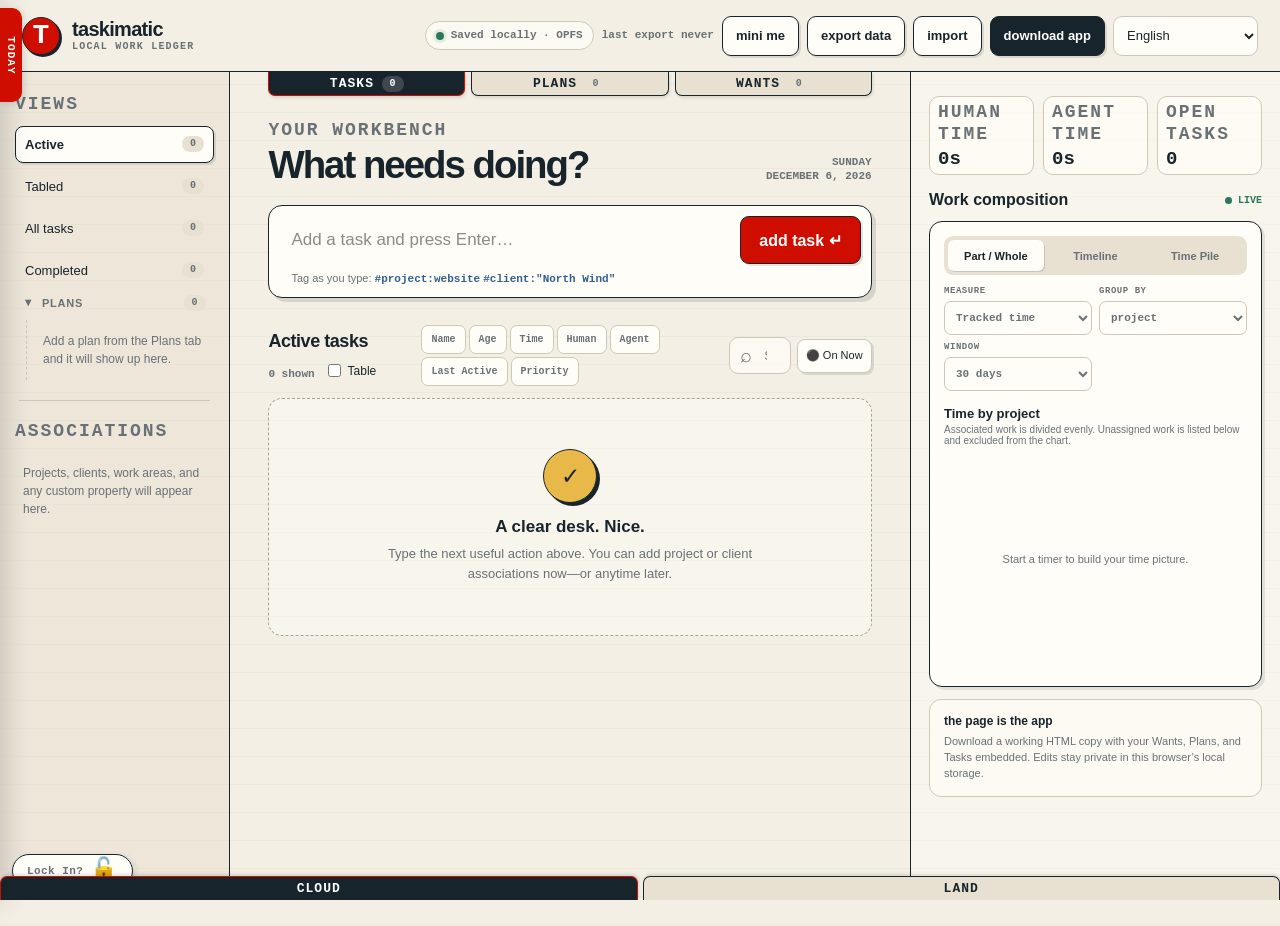
==== commit f8b02ad0: "Going global baby!" ====
--- a/index.html
+++ b/index.html
@@ -4,7 +4,7 @@
     <meta charset="UTF-8">
     <meta name="viewport" content="width=device-width, initial-scale=1.0">
     <meta name="theme-color" content="#f3efe4">
-    <title>taskimatic — private +@$< management | No Sign-Up Required</title>
+    <title data-i18n="ui.text.pageTitle">taskimatic — private +@$&lt; management | No Sign-Up Required</title>
     <meta name="description" content="private task and time management with zero sign-up. 100% local browser storage (OPFS or IndexedDB), offline-ready, with no cloud tracking or accounts.">
     <link rel="canonical" href="https://taskimatic.com/">
     <meta name="robots" content="index, follow, max-image-preview:large, max-snippet:-1, max-video-preview:-1">
@@ -256,6 +256,7 @@
         .brand-sub { color: var(--muted); font: 650 10px/1.2 ui-monospace, SFMono-Regular, Menlo, monospace; letter-spacing: 0.12em; text-transform: uppercase; }
         .top-actions { display: flex; flex-wrap: wrap; align-items: center; gap: 8px; }
         .top-actions button { padding: 0 13px; font-weight: 720; font-size: 13px; }
+        .language-picker { min-height: 40px; max-width: 150px; padding: 0 9px; border: 1px solid var(--line); border-radius: 9px; background: var(--panel); color: var(--ink); font-size: 13px; }
         .top-actions .primary { background: var(--ink); color: white; }
         .top-actions .primary:hover { background: #2c3d46; }
         .top-actions .pip-action[aria-pressed="true"] { background: var(--green); color: white; }
@@ -2881,7 +2882,7 @@
                     check.type = 'checkbox';
                     check.checked = item.enabled;
                     check.onchange = () => { item.enabled = check.checked; };
-                    label.append(check, ` ${item.type}`);
+                    label.append(check, ` ${uiLabel(item.type)}`);
                     const count = document.createElement('span');
                     count.className = 'count';
                     count.textContent = t('ui.text.values', { count: this.dimensions.find(dimension => dimension.type === item.type)?.count || 0 });
@@ -3185,7 +3186,7 @@
                 const options = types.map((type) => {
                     const option = document.createElement('option');
                     option.value = type;
-                    option.textContent = type;
+                    option.textContent = uiLabel(type);
                     return option;
                 });
                 if (allowTaskView) {
@@ -3990,10 +3991,14 @@
                             <backup-tracker storage-key="taskimatic:backuptracker" change-event="taskimatic:change">
                                 <button slot="before-button" class="pip-action" type="button" aria-pressed="false" title="${escapeHTML(t('ui.text.openAnAlwaysOnTopTaskWindow'))}">${escapeHTML(t('ui.text.miniMe'))}</button>
                                 <button slot="action" data-backup-action class="export-action" type="button">${escapeHTML(t('ui.text.exportData'))}</button>
+                                
                             </backup-tracker>
                             <button class="import-action desktop-action" type="button">${escapeHTML(t('ui.text.import'))}</button>
                             <button class="download-action primary" type="button">${escapeHTML(t('ui.text.downloadApp'))}</button>
                             <input class="import-input" type="file" accept="application/json,.json" hidden aria-label="${escapeHTML(t('ui.text.importTaskData'))}">
+                            <select class="language-picker" aria-label="${escapeHTML(t('ui.text.language'))}">
+                                ${window.i18n.getAvailableLanguages().map(lang => `<option value="${escapeHTML(lang)}" ${lang === window.i18n.currentLang ? 'selected' : ''}>${escapeHTML(window.i18n.languages[lang].Lang)}</option>`).join('')}
+                            </select>
                         </div>
                     </header>
                     <div class="app-grid">
@@ -4057,7 +4062,7 @@
                                     <div class="welcome-row"><div><div class="eyebrow">${kind === 'plans' ? t('ui.text.fromThinkingToDoing') : t('ui.text.roomForPossibilities')}</div><h1>${kind === 'plans' ? t('ui.text.shapeAPlan') : t('ui.text.whatWouldYouLikeToHaveOrAchieve')}</h1></div></div>
                                     <p class="planning-help">${kind === 'plans' ? t('ui.text.developYourApproachAndLinkTheTasksThatMakeItHappenAssociationsOnThoseTasksRollUpIntoT') : t('ui.text.captureVagueDesiresAndAspirationsThenTurnThemIntoPlansWhenTheyTakeShape')}</p>
                                     <section class="capture-card"><form class="planning-capture capture-form" data-kind="${kind}"><input class="capture-input" maxlength="1000" aria-label="${escapeHTML(t('ui.text.newValue6Title', { value6: uiLabel(kind === 'plans' ? 'plan' : 'want') }))}" placeholder="${kind === 'plans' ? t('ui.text.giveYourPlanAName') : t('ui.text.captureADesireOrAspiration')}" required><button class="add-button" type="submit">${escapeHTML(t('ui.text.addValue8', { value8: uiLabel(kind === 'plans' ? 'plan' : 'want') }))}</button></form></section>
-                                    <div class="planning-search"><input type="search" data-planning-search="${kind}" aria-label="${escapeHTML(t('ui.text.searchValue10', { value10: kind }))}" placeholder="${escapeHTML(t('ui.text.searchValue11ThinkingAndAssociations', { value11: kind }))}"></div>
+                                    <div class="planning-search"><input type="search" data-planning-search="${kind}" aria-label="${escapeHTML(t('ui.text.searchValue10', { value10: uiLabel(kind) }))}" placeholder="${escapeHTML(t('ui.text.searchValue11ThinkingAndAssociations', { value11: uiLabel(kind) }))}"></div>
                                     <div class="active-filter planning-filter" data-kind="${kind}" hidden><span></span><button type="button" data-clear-planning-filter>${escapeHTML(t('ui.text.clearGrouping'))}</button></div>
                                     <section class="planning-list" data-kind="${kind}" aria-live="polite"></section>
                                 </section>
@@ -4230,7 +4235,7 @@
                 const agent = this.agents.find(agent => agent.id === id);
                 if (!agent) throw new Error(t('error.messages.agentNotFoundValue0', { value0: id }));
                 const references = agentTaskReferences(this.tasks, id);
-                if (references.length) throw new Error(t('error.messages.cannotDeleteValue0Value1Value2StillAssigned', { value0: agent.name, value1: references.length, value2: references.length === 1 ? 'task is' : 'tasks are' }));
+                if (references.length) throw new Error(t('error.messages.cannotDeleteValue0Value1Value2StillAssigned', { value0: agent.name, value1: references.length, value2: t(references.length === 1 ? 'ui.text.assignedTaskIs' : 'ui.text.assignedTasksAre') }));
                 await this.repository.delete(id, 'agents');
                 this.agents = this.agents.filter(agent => agent.id !== id);
                 this.renderAll();
@@ -4638,6 +4643,20 @@
             }
 
             bindEvents() {
+                this.querySelector('.language-picker').addEventListener('change', async event => {
+                    const picker = event.currentTarget;
+                    picker.disabled = true;
+                    try {
+                        if (!await window.i18n.setLanguage(picker.value)) return;
+                        // Reload the shell so generated text, shadow DOM, and charts share one locale.
+                        const url = new URL(location.href);
+                        url.searchParams.set('lang', window.i18n.currentLang);
+                        location.assign(url.href);
+                    } catch (error) {
+                        picker.value = window.i18n.currentLang;
+                        this.toast(error.message);
+                    } finally { picker.disabled = false; }
+                });
                 this.querySelector('#brand-help').addEventListener('beforetoggle', (event) => {
                     if (event.newState === 'open') this.positionBrandHelp();
                 });
@@ -5482,7 +5501,7 @@
                     const totalBadge = document.createElement('span');
                     totalBadge.className = 'nav-count';
                     totalBadge.textContent = totalCount;
-                    totalBadge.title = t('ui.text.value0TaskValue1WithValue2', { value0: totalCount, value1: totalCount === 1 ? '' : 's', value2: type });
+                    totalBadge.title = t('ui.text.value0TaskValue1WithValue2', { value0: totalCount, value1: totalCount === 1 ? '' : t('ui.text.pluralSuffix'), value2: type });
 
                     summary.append(left, totalBadge);
                     details.append(summary);
@@ -5551,7 +5570,7 @@
                     const number = document.createElement('span');
                     number.className = 'nav-count';
                     number.textContent = openCount;
-                    number.title = t('ui.text.value0OpenTaskValue1', { value0: openCount, value1: openCount === 1 ? '' : 's' });
+                    number.title = t('ui.text.value0OpenTaskValue1', { value0: openCount, value1: openCount === 1 ? '' : t('ui.text.pluralSuffix') });
                     button.append(name, number);
                     button.addEventListener('click', () => {
                         const isSame = this.planFilter === plan.id;
@@ -5870,6 +5889,7 @@
                 const clone = document.documentElement.cloneNode(true);
                 clone.querySelector('[data-taskimatic-offline]')?.remove();
                 await window.i18n.ready;
+                await Promise.all(window.i18n.getAvailableLanguages().map(lang => window.i18n.loadLocale(lang)));
                 const localeSeed = document.createElement('script');
                 localeSeed.type = 'application/json';
                 localeSeed.id = 'taskimatic-i18n';
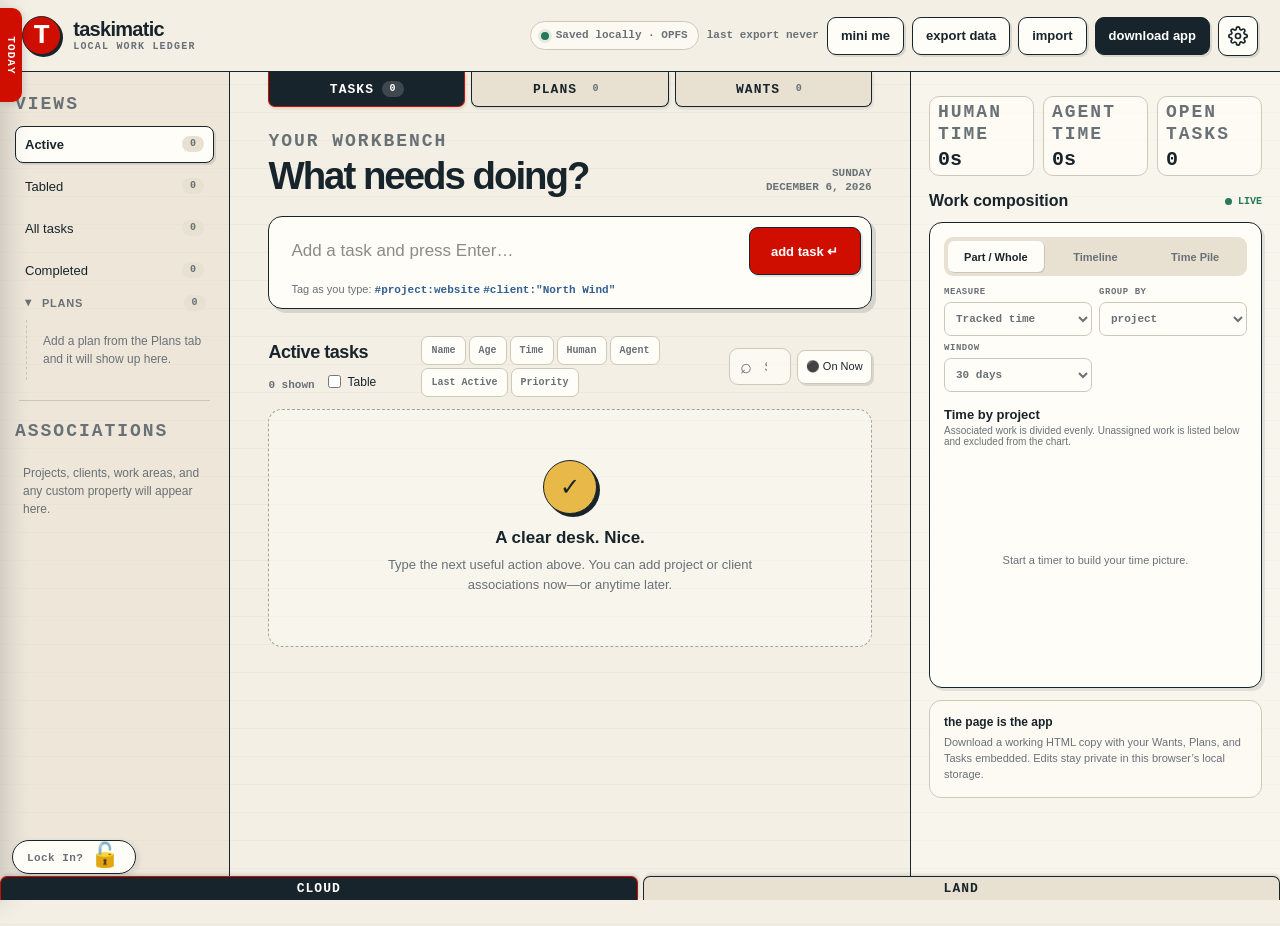
==== commit 60924e56: "Removed lock-in pill duplication between main and mini-me" ====
--- a/index.html
+++ b/index.html
@@ -64,957 +64,9 @@
       ]
     }
     </script>
-    <style>
-        :root {
-            --paper: #f3efe4;
-            --paper-deep: #e8e1d2;
-            --panel: #fffdf7;
-            --ink: #18242b;
-            --chalk: #ffffff;
-            --muted: #697177;
-            --line: #cfc8b8;
-            --accent: #D00E00;
-            --accent-light: #e65135;
-            --green: #28785c;
-            --green-soft: #dcebe3;
-            --blue: #315f91;
-            --yellow: #e8b949;
-            --shadow: 4px 4px 0 rgba(24, 36, 43, 0.13);
-            --radius: 14px;
-            color-scheme: light;
-        }
-
-        * { box-sizing: border-box; }
-
-        html { min-height: 100%; }
-
-        body {
-            min-width: 320px;
-            min-height: 100vh;
-            margin: 0;
-            background:
-                linear-gradient(rgba(24, 36, 43, 0.035) 1px, transparent 1px),
-                var(--paper);
-            background-size: 100% 28px;
-            color: var(--ink);
-            font-family: Inter, ui-sans-serif, -apple-system, BlinkMacSystemFont, "Segoe UI", sans-serif;
-        }
-
-        button, input, select, textarea { font: inherit; }
-        button { color: inherit; }
-        [hidden] { display: none !important; }
-
-        .sr-only {
-            position: absolute;
-            width: 1px;
-            height: 1px;
-            padding: 0;
-            margin: -1px;
-            overflow: hidden;
-            clip: rect(0, 0, 0, 0);
-            white-space: nowrap;
-            border: 0;
-        }
-
-        button, .button {
-            min-height: 40px;
-            border: 1px solid var(--ink);
-            border-radius: 9px;
-            background: var(--panel);
-            box-shadow: 2px 2px 0 rgba(24, 36, 43, 0.12);
-            cursor: pointer;
-            transition: transform 120ms ease, box-shadow 120ms ease, background 120ms ease;
-        }
-
-        button:hover, .button:hover { background: var(--accent); color: var(--chalk); }
-        button:active, .button:active { transform: translate(2px, 2px); box-shadow: none; }
-        button:focus-visible, input:focus-visible, select:focus-visible, textarea:focus-visible {
-            outline: 3px solid rgba(49, 95, 145, 0.28);
-            outline-offset: 2px;
-        }
-
-
-        .workspace-location-tabs, .workspace-location-tabs > [role="tabpanel"] { width: 100%; min-width: 0; }
-        .workspace-location-tabs { min-height: 100vh; padding-bottom: 26px; }
-        .workspace-tab-list {
-            position: fixed;
-            left: 0;
-            right: 0;
-            bottom: 0;
-            z-index: 65;
-            display: flex;
-            justify-content: center;
-            gap: 5px;
-            height: 24px;
-            background: transparent;
-            pointer-events: none;
-        }
-        .workspace-tab-list .workspace-tab {
-            border-top: 1px solid var(--ink);
-            border-bottom: none;
-            border-radius: 7px 7px 0 0;
-            box-shadow: 1px -2px 3px rgba(24, 36, 43, .12);
-            pointer-events: auto;
-        }
-        .workspace-tab {
-            min-height: 0;
-            height: 24px;
-            padding: 0 12px;
-            border-top: none;
-            border-radius: 0 0 7px 7px;
-            background: var(--paper-deep);
-            box-shadow: 1px 2px 3px rgba(24, 36, 43, .12);
-            font: 800 10px/1 ui-monospace, SFMono-Regular, Menlo, monospace;
-            letter-spacing: .08em;
-            text-transform: uppercase;
-        }
-        button[role="tab"]:hover { background: var(--panel); color: var(--ink); }
-        .workspace-tab[aria-selected="true"] { background: var(--accent); color: white; border-color: var(--accent); }
-        task-workspace { display: block; min-height: calc(100vh - 24px); }
-        .land-panel {
-            min-height: calc(100vh - 24px);
-            display: grid;
-            place-items: center;
-            padding: 36px 24px;
-        }
-        .land-message {
-            max-width: 520px;
-            padding: 32px;
-            border: 1px solid var(--line);
-            border-radius: var(--radius);
-            background: var(--panel);
-            box-shadow: var(--shadow);
-        }
-        .land-message h1 { margin: 0 0 16px; font-size: clamp(24px, 4vw, 32px); line-height: 1.2; }
-        .land-message p { margin: 0; color: var(--muted); line-height: 1.7; }
-
-        .topbar {
-            min-height: 72px;
-            display: flex;
-            flex-wrap: wrap;
-            align-items: center;
-            justify-content: space-between;
-            gap: 24px;
-            padding: 14px 22px;
-            border-bottom: 1px solid var(--ink);
-            background: rgba(243, 239, 228, 0.96);
-            position: sticky;
-            top: 0;
-            z-index: 20;
-        }
-
-        .brand { display: flex; align-items: center; gap: 12px; }
-        .brand-mark {
-            width: 38px;
-            height: 38px;
-            min-height: 38px;
-            padding: 0;
-            cursor: help;
-            display: grid;
-            place-items: center;
-            border: 1px solid var(--ink);
-            border-radius: 50%;
-            background: var(--accent);
-            color: white;
-            box-shadow: 2px 2px 0 var(--ink);
-            font: 800 28px/1 ui-monospace, SFMono-Regular, Menlo, monospace;
-        }
-        .brand-help {
-            position: fixed;
-            inset: auto;
-            margin: 0;
-            width: min(300px, calc(100vw - 32px));
-            padding: 20px;
-            overflow: visible;
-            border: 2px solid var(--ink);
-            border-radius: 18px 22px 20px 6px;
-            background: var(--panel);
-            color: var(--ink);
-            box-shadow: 4px 4px 0 var(--ink);
-            font-size: 14px;
-            line-height: 1.5;
-        }
-        .brand-help::before {
-            content: '';
-            position: absolute;
-            top: -8px;
-            left: 7px;
-            width: 16px;
-            height: 16px;
-            background: var(--panel);
-            border-top: 2px solid var(--ink);
-            border-left: 2px solid var(--ink);
-            transform: skewY(-20deg) rotate(55deg);
-        }
-        .brand-help p { margin: 0 0 10px; }
-        .brand-help strong { font-weight: 850; }
-        .brand-help a { color: var(--ink); text-underline-offset: 3px; }
-        .brand-help a:hover { color: var(--accent); }
-        .brand-help small { display: block; font-size: 11px; }
-
-        .brand-name { font-weight: 850; letter-spacing: -0.035em; font-size: 20px; }
-        .brand-sub { color: var(--muted); font: 650 10px/1.2 ui-monospace, SFMono-Regular, Menlo, monospace; letter-spacing: 0.12em; text-transform: uppercase; }
-        .top-actions { display: flex; flex-wrap: wrap; align-items: center; gap: 8px; }
-        .top-actions button { padding: 0 13px; font-weight: 720; font-size: 13px; }
-        .language-picker { min-height: 40px; max-width: 150px; padding: 0 9px; border: 1px solid var(--line); border-radius: 9px; background: var(--panel); color: var(--ink); font-size: 13px; }
-        .top-actions .primary { background: var(--ink); color: white; }
-        .top-actions .primary:hover { background: #2c3d46; }
-        .top-actions .pip-action[aria-pressed="true"] { background: var(--green); color: white; }
-
-        .storage-state {
-            display: inline-flex;
-            align-items: center;
-            gap: 7px;
-            padding: 8px 10px;
-            border: 1px solid var(--line);
-            border-radius: 999px;
-            color: var(--muted);
-            background: rgba(255, 253, 247, 0.72);
-            font: 650 11px/1 ui-monospace, SFMono-Regular, Menlo, monospace;
-            white-space: nowrap;
-        }
-
-        .storage-dot { width: 8px; height: 8px; border-radius: 50%; background: var(--green); box-shadow: 0 0 0 3px rgba(40,120,92,.12); }
-        .storage-state[data-mode="memory"] .storage-dot { background: var(--yellow); }
-
-        .app-grid {
-            display: grid;
-            grid-template-columns: 230px minmax(390px, 1fr) minmax(315px, 370px);
-            min-height: calc(100vh - 72px);
-        }
-
-        .rail {
-            border-right: 1px solid var(--ink);
-            padding: 22px 15px;
-            background: rgba(232, 225, 210, 0.58);
-        }
-
-        .rail-sticky { position: sticky; top: 94px; }
-        .eyebrow { color: var(--muted); font: 750 18px/1.2 ui-monospace, SFMono-Regular, Menlo, monospace; letter-spacing: .11em; text-transform: uppercase; }
-        .nav-list { display: grid; gap: 5px; margin-top: 10px; }
-        .association-nav { display: grid; gap: 4px; margin-top: 10px; }
-        .nav-button, .association-button {
-            width: 100%;
-            min-height: 37px;
-            display: flex;
-            align-items: center;
-            justify-content: space-between;
-            gap: 8px;
-            padding: 7px 9px;
-            border: 1px solid transparent;
-            border-radius: 8px;
-            background: transparent;
-            box-shadow: none;
-            text-align: left;
-            font-size: 13px;
-            cursor: pointer;
-        }
-
-        .nav-button:hover, .association-button:hover { background: var(--paper); color: var(--ink); }
-        .nav-button.active, .association-button.active { border-color: var(--ink); background: var(--panel); box-shadow: 2px 2px 0 rgba(24,36,43,.11); font-weight: 700; }
-        .nav-count { min-width: 22px; padding: 3px 6px; border-radius: 999px; background: var(--paper-deep); color: var(--muted); font: 700 10px/1 ui-monospace, SFMono-Regular, Menlo, monospace; text-align: center; }
-        .rail-rule { border: 0; border-top: 1px solid var(--line); margin: 20px 4px; }
-
-        /* Collapsible Association Trees */
-        .association-drawer { position: relative;  max-height: calc(100vh - 320px); overflow: auto; }
-        .drawer-header { display: flex; align-items: center; justify-content: space-between; gap: 8px; }
-        .drawer-close {
-            display: none;
-            width: 32px;
-            height: 32px;
-            min-height: 32px;
-            padding: 0;
-            align-items: center;
-            justify-content: center;
-            border: 1px solid var(--line);
-            border-radius: 8px;
-            background: var(--panel);
-            color: var(--muted);
-            font-size: 14px;
-            line-height: 1;
-            cursor: pointer;
-        }
-        .drawer-close:hover { border-color: var(--ink); color: var(--ink); background: var(--paper); }
-        .panel-grab-tab { display: none; }
-        .drawer-scrim {
-            position: fixed;
-            inset: 0;
-            background: rgba(24, 36, 43, 0.42);
-            backdrop-filter: blur(2px);
-            -webkit-backdrop-filter: blur(2px);
-            z-index: 45;
-            opacity: 0;
-            pointer-events: none;
-            transition: opacity 220ms ease;
-        }
-        .drawer-scrim.is-active { opacity: 1; pointer-events: auto; }
-
-        .today-drawer {
-            position: fixed;
-            inset: 0 auto 0 0;
-            z-index: 60;
-            width: min(560px, 94vw);
-            height: 100vh;
-            height: 100dvh;
-            padding: 28px 10px 40px 10px;
-            overflow-y: auto;
-            overscroll-behavior: contain;
-            background: var(--paper);
-            border-right: 1px solid var(--ink);
-            box-shadow: 5px 0 25px rgba(24, 36, 43, .18);
-            transform: translateX(-100%);
-            transition: transform 260ms cubic-bezier(.16, 1, .3, 1);
-        }
-        .today-drawer.is-open { transform: translateX(0); }
-        .today-drawer .drawer-header { margin-bottom: 14px; padding-bottom: 10px; border-bottom: 1px solid var(--line); }
-        .today-drawer h2 { margin: 0; font-size: 20px; }
-        .today-drawer .drawer-close { display: flex; }
-        .today-drawer task-sort-controls { margin-bottom: 16px; }
-        .today-task-list, .task-group-list { display: grid; gap: 11px; }
-        .task-group-heading { margin: 6px 0 10px; color: var(--muted); font-size: 13px; }
-        .panel-grab-tab.today-tab {
-            display: flex;
-            align-items: center;
-            justify-content: center;
-            position: fixed;
-            top: 86px;
-            bottom: auto;
-            touch-action: none;
-            user-select: none;
-            cursor: ns-resize;
-            left: 0;
-            z-index: 62;
-            width: 22px;
-            height: 94px;
-            padding: 0;
-            border-left: none;
-            border-radius: 0 10px 10px 0;
-            background: var(--accent);
-            color: white;
-            border-color: var(--accent);
-            box-shadow: 2px 2px 6px rgba(24, 36, 43, .12);
-        }
-        /* Brief flutter, followed by a long rest; keep the left edge anchored. */
-        @keyframes today-flag-wave {
-            0%, 24%, 100% { transform: perspective(180px) rotateY(0deg) skewY(0deg); }
-            5%, 15% { transform: perspective(180px) rotateY(-9deg) skewY(1.5deg); }
-            10%, 20% { transform: perspective(180px) rotateY(6deg) skewY(-1.5deg); }
-        }
-        .panel-grab-tab.today-tab {
-            transform-origin: left center;
-            animation: today-flag-wave 8s ease-in-out infinite;
-        }
-        .panel-grab-tab.today-tab:is(:hover, :focus-visible, :active, .is-dragging, [aria-expanded="true"]) { animation: none; }
-        .today-tab.is-dragging { transition: none; }
-        .today-lock { margin: 0 0 14px; color: var(--green); font-size: 12px; line-height: 1.5; }
-        .today-drawer .drawer-close:disabled { opacity: .45; cursor: not-allowed; }
-        .today-tab .tab-text { transform: rotate(90deg); font: 800 11px/1 ui-monospace, SFMono-Regular, Menlo, monospace; letter-spacing: .1em; text-transform: uppercase; white-space: nowrap; }
-        .panel-grab-tab.today-tab:hover { background: var(--accent); color: white; border-color: var(--accent); }
-        .panel-grab-tab.today-tab[aria-expanded="true"] { background: var(--accent); color: white; border-color: var(--accent); }
-
-        .phone-install-guide { position: fixed; z-index: 90; left: 12px; right: 12px; bottom: max(12px, env(safe-area-inset-bottom)); max-width: 420px; max-height: 65dvh; overflow: auto; margin: 0 auto; padding: 18px; border: 1px solid var(--ink); border-radius: 14px; background: var(--panel); color: var(--ink); box-shadow: 0 8px 32px rgba(24,36,43,.25); }
-        .phone-install-guide h2 { margin: 0 0 8px; font-size: 17px; }
-        .phone-install-guide p { margin: 8px 0; font-size: 13px; line-height: 1.5; }
-        .phone-install-actions { display: flex; justify-content: flex-end; gap: 8px; margin-top: 14px; }
-        .phone-install-actions button { min-height: 44px; padding: 0 14px; border: 1px solid var(--ink); border-radius: 8px; background: var(--panel); color: var(--ink); font: inherit; cursor: pointer; }
-        .phone-install-actions .phone-install-button { background: var(--ink); color: var(--panel); }
-        .phone-install-actions button:focus-visible { outline: 3px solid var(--accent); outline-offset: 2px; }
-
-        .lock-in-pill {
-            position: fixed;
-            left: 12px;
-            bottom: 12px;
-            z-index: 62;
-            min-height: 34px;
-            padding: 0 14px;
-            border: 1px solid var(--ink);
-            border-radius: 999px;
-            background: var(--panel);
-            color: var(--muted);
-            box-shadow: 2px 2px 6px rgba(24, 36, 43, .12);
-            font: 800 11px/1 ui-monospace, SFMono-Regular, Menlo, monospace;
-            letter-spacing: .04em;
-            white-space: nowrap;
-            cursor: grab;
-            touch-action: none;
-            user-select: none;
-        }
-        .lock-in-pill:hover { border-color: var(--accent); color: var(--ink); }
-        .lock-in-pill.is-locked { background: var(--accent); border-color: var(--accent); color: white; }
-        .lock-in-pill.is-dragging { cursor: grabbing; transition: none; }
-        .lock-in-pill:focus-visible { outline: 3px solid rgba(208, 14, 0, .28); outline-offset: 2px; }
-        .lock-in-pill .lock-in-emoji { font-size: 22px; line-height: 1; vertical-align: -2px; }
-
-        .association-group {
-            border-radius: 8px;
-        }
-        .association-summary {
-            display: flex;
-            align-items: center;
-            justify-content: space-between;
-            gap: 7px;
-            padding: 6px 8px;
-            color: var(--muted);
-            font-size: 11px;
-            font-weight: 800;
-            text-transform: uppercase;
-            letter-spacing: .07em;
-            cursor: pointer;
-            user-select: none;
-            list-style: none;
-            border-radius: 7px;
-            transition: background 120ms ease, color 120ms ease;
-        }
-        .association-summary::-webkit-details-marker { display: none; }
-        .association-summary::marker { display: none; }
-        .association-summary:hover { background: rgba(24, 36, 43, 0.05); color: var(--ink); }
-        .association-summary-left { display: flex; align-items: center; gap: 7px; min-width: 0; overflow: hidden; }
-        .association-caret {
-            display: inline-flex;
-            align-items: center;
-            justify-content: center;
-            width: 12px;
-            height: 12px;
-            font-size: 8px;
-            color: var(--muted);
-            transition: transform 160ms cubic-bezier(0.16, 1, 0.3, 1);
-            transform: rotate(0deg);
-        }
-        .association-group[open] > .association-summary .association-caret { transform: rotate(90deg); }
-        .association-color { width: 7px; height: 7px; border-radius: 2px; background: var(--association-color, var(--blue)); flex-shrink: 0; }
-        .association-type-label { overflow: hidden; text-overflow: ellipsis; white-space: nowrap; }
-        .association-tree-children {
-            display: grid;
-            gap: 3px;
-            padding-left: 8px;
-            margin-top: 3px;
-            margin-left: 11px;
-            border-left: 1px dashed var(--line);
-        }
-        .association-button {
-            min-height: 33px;
-            padding: 5px 8px;
-            font-size: 12.5px;
-            border-radius: 7px;
-        }
-        .association-button span:first-child { overflow: hidden; text-overflow: ellipsis; white-space: nowrap; }
-        .no-associations { margin: 12px 8px; color: var(--muted); font-size: 12px; line-height: 1.5; }
-
-        .main-column { min-width: 0; padding: 0px clamp(18px, 3vw, 42px) 64px; }
-        .welcome-row { display: flex; align-items: end; justify-content: space-between; gap: 20px; margin-bottom: 22px; }
-        .welcome-row h1 { margin: 4px 0 0; font-size: clamp(27px, 3vw, 42px); line-height: .98; letter-spacing: -.052em; }
-        .date-stamp { color: var(--muted); font: 700 11px/1.3 ui-monospace, SFMono-Regular, Menlo, monospace; text-align: right; text-transform: uppercase; }
-
-        .capture-card {
-            padding: 10px;
-            border: 1px solid var(--ink);
-            border-radius: var(--radius);
-            background: var(--panel);
-            box-shadow: var(--shadow);
-        }
-
-        .capture-form { display: grid; grid-template-columns: 1fr auto; gap: 8px; }
-        .capture-input {
-            width: 100%;
-            height: 48px;
-            border: 0;
-            padding: 0 12px;
-            background: transparent;
-            color: var(--ink);
-            font-size: 17px;
-            font-weight: 650;
-        }
-
-        .capture-input::placeholder { color: #8c8c85; font-weight: 500; }
-        .capture-input:focus { outline: 0; }
-        .add-button { min-width: 112px; padding: 0 18px; border-radius: 9px; background: var(--accent); color: white; font-weight: 850; }
-        .add-button:hover { background: var(--accent-light); }
-        .capture-help { margin: 8px 12px 2px; color: var(--muted); font-size: 11px; }
-        .capture-help code { color: var(--blue); font: 700 11px ui-monospace, SFMono-Regular, Menlo, monospace; }
-
-        .stats-row { display: grid; grid-template-columns: repeat(3, 1fr); gap: 9px; margin: 0 0 16px; }
-        .stat { min-width: 0; padding: 5px 8px; border: 1px solid var(--line); border-radius: 10px; background: rgba(255,253,247,.64); }
-        .stat-value { display: block; margin-top: 5px; font: 820 19px/1 ui-monospace, SFMono-Regular, Menlo, monospace; white-space: nowrap; overflow: hidden; text-overflow: ellipsis; }
-
-        .workspace-tabs { display: flex; gap: 6px; margin: 0 0 24px; position: sticky; top: 72px; z-index: 15; }
-        .workspace-tab { flex: 1; display: flex; justify-content: center; align-items: center; gap: 8px; padding: 9px 12px; font-weight: 750; font-size: 13px; }
-        .workspace-tab[aria-selected="true"] { background: var(--ink); color: white; }
-        .workspace-tab[aria-selected="true"] .nav-count { background: rgba(255,255,255,.17); color: white; }
-        .planning-list { display: grid; gap: 14px; margin-top: 18px; }
-        .planning-search { margin: 20px 0 12px; }
-        .planning-search input { width: 100%; height: 37px; border: 1px solid var(--line); border-radius: 9px; background: var(--panel); padding: 0 12px; }
-        .planning-help { color: var(--muted); font-size: 13px; line-height: 1.6; }
-        .agent-manager { width: min(555px, calc(100vw - 28px)); max-height: 85vh; overflow: auto; padding: 20px; border: 1px solid var(--ink); border-radius: var(--radius); background: var(--panel); color: var(--ink); box-shadow: var(--shadow); }
-        .agent-manager::backdrop { background: rgba(24,36,43,.42); }
-        .agent-manager h2 { margin-top: 0; }
-        .agent-manager p { color: var(--muted); font-size: 12px; line-height: 1.5; }
-        .global-agent-form { display: flex; gap: 6px; margin-bottom: 16px; }
-        .global-agent-name { flex: 1; min-width: 0; padding: 8px; border: 1px solid var(--line); border-radius: 8px; background: var(--paper); }
-        .agent-list { display: grid; gap: 8px; margin-bottom: 16px; }
-        .agent-row { display: grid; grid-template-columns: minmax(0, 1fr) auto auto; align-items: center; gap: 10px; padding: 8px 0; border-bottom: 1px solid var(--line); font-size: 12px; }
-        .agent-row strong { overflow-wrap: anywhere; }
-        .agent-row span { color: var(--muted); }
-        .agent-row button { min-height: 30px; }
-        .agent-row button:disabled { opacity: .45; cursor: not-allowed; }
-        .agent-error { color: var(--accent); }
-        planning-item { display: block; min-width: 0; }
-
-        .list-toolbar { display: flex; align-items: center; justify-content: space-between; gap: 14px; margin: 27px 0 12px; }
-        .list-heading { display: flex; align-items: baseline; flex-wrap: wrap; gap: 9px; }
-        .table-toggle { display: inline-flex; align-items: center; gap: 4px; font-size: 12px; cursor: pointer; }
-        .table-toggle input { accent-color: var(--blue); }
-        .hierarchy-button { min-height: 27px; padding: 0 7px; border-color: var(--line); box-shadow: none; font-size: 11px; }
-        task-table { display: block; min-width: 0; }
-        .list-heading h2 { margin: 0; font-size: 18px; letter-spacing: -.025em; }
-        .list-count { color: var(--muted); font: 700 11px ui-monospace, SFMono-Regular, Menlo, monospace; }
-        .list-toolbar-right { display: flex; align-items: center; gap: 8px; }
-        task-sort-controls { display: block; min-width: 0; }
-        searcher-element { position: relative; display: block; width: min(230px, 42%); }
-        .searcher-field { position: relative; display: flex; align-items: center; gap: 6px; }
-        .searcher-field .searcher-input { min-width: 0; flex: 1; }
-        .searcher-on-now { flex: none; white-space: nowrap; min-height: 34px; padding: 0 8px; border: 1px solid var(--line); border-radius: 8px; background: var(--panel); color: var(--ink); font-size: 11px; cursor: pointer; }
-        .searcher-on-now[aria-pressed="true"] { background: var(--accent); color: white; border-color: var(--accent); }
-        .searcher-field::before { content: "⌕"; position: absolute; left: 11px; top: 7px; color: var(--muted); font-size: 20px; pointer-events: none; }
-        .searcher-input { width: 100%; height: 37px; border: 1px solid var(--line); border-radius: 9px; background: rgba(255,253,247,.72); padding: 0 10px 0 34px; color: var(--ink); font-size: 13px; }
-        .searcher-menu { position: absolute; z-index: 30; top: calc(100% + 5px); left: 0; right: 0; overflow: hidden; border: 1px solid var(--line); border-radius: 9px; background: var(--panel); box-shadow: var(--shadow); }
-        .searcher-option { width: 100%; min-height: 34px; display: grid; grid-template-columns: minmax(0, 1fr) auto; gap: 6px; align-items: center; padding: 0 5px 0 10px; border: 0; border-radius: 0; background: transparent; box-shadow: none; text-align: left; font-size: 12px; }
-        .searcher-option:hover { background: var(--paper); color: var(--ink); }
-        .searcher-query { overflow: hidden; text-overflow: ellipsis; white-space: nowrap; }
-        .searcher-remove { min-width: 26px; min-height: 26px; border: 0; border-radius: 6px; background: transparent; box-shadow: none; color: var(--muted); font-size: 18px; line-height: 1; }
-        .searcher-remove:hover { color: var(--accent); background: rgba(230,81,53,.1); }
-
-        .active-filter {
-            display: flex;
-            align-items: center;
-            justify-content: space-between;
-            gap: 12px;
-            margin-bottom: 12px;
-            padding: 9px 11px;
-            border-left: 3px solid var(--blue);
-            background: rgba(49,95,145,.08);
-            color: var(--blue);
-            font-size: 12px;
-            font-weight: 750;
-        }
-
-        .active-filter button { min-height: 28px; padding: 0 9px; border-color: rgba(49,95,145,.35); background: transparent; box-shadow: none; color: var(--blue); font-size: 11px; }
-        .task-list { display: grid; gap: 11px; }
-        .task-list, .task-list .task-group-list { grid-template-columns: repeat(var(--task-columns, 1), minmax(470px, 1fr)); align-items: start; }
-        .task-list > .task-group, .task-list > task-table, .task-list > task-item[table-detail], .task-list > .empty-state { grid-column: 1 / -1; min-width: 0; }
-        .task-list task-item { min-width: 0; }
-        task-item { display: block; }
-
-        .empty-state { padding: 50px 24px; border: 1px dashed #a9a292; border-radius: var(--radius); background: rgba(255,253,247,.42); text-align: center; }
-        .empty-mark { width: 54px; height: 54px; display: grid; place-items: center; margin: 0 auto 14px; border: 1px solid var(--ink); border-radius: 50%; background: var(--yellow); box-shadow: 3px 3px 0 var(--ink); font-size: 23px; }
-        .empty-state h3 { margin: 0 0 7px; font-size: 17px; }
-        .empty-state p { max-width: 390px; margin: 0 auto; color: var(--muted); font-size: 13px; line-height: 1.55; }
-
-        .insights-column {
-            min-width: 0;
-            border-left: 1px solid var(--ink);
-            padding: 24px 18px 48px;
-            background: rgba(255,253,247,.42);
-            position: relative;
-        }
-        .insights-sticky { position: sticky; top: 94px; }
-        .insights-heading { display: flex; align-items: center; justify-content: space-between; gap: 12px; margin-bottom: 12px; }
-        .insights-heading h2 { margin: 0; font-size: 16px; }
-        .insights-heading-right { display: flex; align-items: center; gap: 8px; }
-        .live-label { display: inline-flex; align-items: center; gap: 6px; color: var(--green); font: 750 10px ui-monospace, SFMono-Regular, Menlo, monospace; text-transform: uppercase; }
-        .live-label::before { content: ""; width: 7px; height: 7px; border-radius: 50%; background: var(--green); }
-
-        .portable-card { margin-top: 12px; padding: 14px; border: 1px solid var(--line); border-radius: 12px; background: rgba(255,253,247,.72); }
-        .portable-card strong { display: block; margin-bottom: 5px; font-size: 12px; }
-        .portable-card p { margin: 0; color: var(--muted); font-size: 11px; line-height: 1.48; }
-
-        .toast-region { position: fixed; right: 18px; bottom: 18px; z-index: 100; display: grid; gap: 8px; pointer-events: none; }
-        .toast { max-width: 340px; padding: 11px 14px; border: 1px solid var(--ink); border-radius: 9px; background: var(--ink); color: white; box-shadow: 3px 3px 0 rgba(230,81,53,.55); font-size: 12px; animation: toast-in 180ms ease-out; }
-        @keyframes toast-in { from { transform: translateY(8px); opacity: 0; } }
-
-        @media (888px < width < 1170px) {
-            .app-grid { grid-template-columns: 230px minmax(0, 1fr); }
-        }
-
-        @media (width < 1170px) {
-            /* Right Work / Insights Slide-out Panel */
-            .insights-column {
-                position: fixed;
-                top: 0;
-                bottom: 0;
-                right: 0;
-                z-index: 60;
-                width: min(360px, 88vw);
-                height: 100vh;
-                height: 100dvh;
-                background: var(--paper);
-                border-left: 1px solid var(--ink);
-                box-shadow: -5px 0 25px rgba(24, 36, 43, 0.18);
-                padding: 18px 14px 28px;
-                overflow-y: auto;
-                overscroll-behavior: contain;
-                transform: translateX(100%);
-                transition: transform 260ms cubic-bezier(0.16, 1, 0.3, 1);
-            }
-            .insights-column.is-open { transform: translateX(0); }
-            .insights-sticky { position: static; }
-
-            #insights-tab {
-                display: flex;
-                align-items: center;
-                justify-content: center;
-                position: fixed;
-                bottom: 0;
-                right: 0;
-                z-index: 62;
-                width: 28px;
-                height: 150px;
-                min-height: 0;
-                padding: 0;
-                border: 1px solid var(--ink);
-                border-right: none;
-                border-bottom: none;
-                border-radius: 10px 0 0 0;
-                background: var(--paper-deep);
-                color: var(--ink);
-                box-shadow: -2px -2px 6px rgba(24, 36, 43, 0.12);
-                cursor: pointer;
-                user-select: none;
-                touch-action: manipulation;
-                transition: background 120ms ease, box-shadow 120ms ease;
-            }
-            #insights-tab:hover, #insights-tab:active { background: var(--paper); }
-            #insights-tab .tab-text {
-                display: block;
-                transform: rotate(-90deg);
-                font: 800 11px/1 ui-monospace, SFMono-Regular, Menlo, monospace;
-                letter-spacing: .12em;
-                text-transform: uppercase;
-                white-space: nowrap;
-                color: var(--ink);
-            }
-            #insights-tab[aria-expanded="true"] { background: var(--accent); border-color: var(--accent); color: white; }
-            #insights-tab[aria-expanded="true"] .tab-text { color: white; }
-            #insights-close { display: flex; }
-            .insights-heading { margin-bottom: 14px; padding-bottom: 10px; border-bottom: 1px solid var(--line); }
-        }
-
-        @media (max-width: 888px) {
-            .topbar { position: static; min-height: auto; align-items: flex-start; flex-wrap: wrap; padding: 12px 14px; }
-            .workspace-tabs {
-                position: sticky;
-                top: var(--plans-nav-height, 0px);
-                background: var(--paper);
-            }
-            .brand-sub, .storage-state, .desktop-action { display: none; }
-            backup-tracker::part(status) { display: none; }
-            .top-actions button { padding: 0 10px; }
-            .app-grid { display: block; }
-
-            /* Mobile Bottom Views Rail */
-            .rail { display: contents; }
-            .rail-sticky { display: contents; }
-            .plans-nav {
-                position: sticky;
-                top: 0;
-                z-index: 30;
-                background: var(--paper);
-                border-bottom: 1px solid var(--ink);
-            }
-            .rail-eyebrow, .rail-rule { display: none; }
-            .nav-list {
-                position: fixed;
-                bottom: 0;
-                left: 0;
-                right: 0;
-                top: auto;
-                z-index: 40;
-                width: 100%;
-                border: 0;
-                border-top: 1px solid var(--ink);
-                background: rgba(243, 239, 228, 0.97);
-                backdrop-filter: blur(16px);
-                -webkit-backdrop-filter: blur(16px);
-                padding: 6px 42px;
-                padding-bottom: max(6px, env(safe-area-inset-bottom));
-                box-shadow: 0 -3px 12px rgba(24, 36, 43, 0.09);
-                overflow: visible;
-                display: grid;
-                grid-template-columns: repeat(4, 1fr);
-                gap: 5px;
-                margin: 0;
-                box-sizing: border-box;
-            }
-            .nav-button {
-                width: 100%;
-                min-height: 44px;
-                display: flex;
-                flex-direction: column;
-                justify-content: center;
-                align-items: center;
-                gap: 2px;
-                padding: 3px 2px;
-                font-size: 11px;
-                font-weight: 750;
-                border: 1px solid transparent;
-                border-radius: 8px;
-                background: rgba(255, 253, 247, 0.6);
-            }
-            .nav-button.active {
-                border-color: var(--ink);
-                background: var(--panel);
-                box-shadow: 1px 1px 0 rgba(24, 36, 43, 0.12);
-            }
-            .nav-count { min-width: 17px; padding: 1px 4px; font-size: 9px; }
-
-            /* Left Associations Slide-out Panel */
-            .association-drawer {
-                position: fixed;
-                top: 0;
-                bottom: 0;
-                left: 0;
-                z-index: 60;
-                width: min(360px, 88vw);
-                height: 100vh;
-                height: 100dvh;
-                background: var(--paper);
-                border-right: 1px solid var(--ink);
-                box-shadow: 5px 0 25px rgba(24, 36, 43, 0.18);
-                padding: 28px 14px 28px;
-                overflow-y: auto;
-                overscroll-behavior: contain;
-                transform: translateX(-100%);
-                transition: transform 260ms cubic-bezier(0.16, 1, 0.3, 1);
-            }
-            .association-drawer.is-open { transform: translateX(0); }
-
-            /* Fixed Grab Tabs at Bottom of Window */
-            .panel-grab-tab:not(.today-tab) {
-                display: flex;
-                align-items: center;
-                justify-content: center;
-                position: fixed;
-                bottom: 0;
-                z-index: 62;
-                background: var(--paper-deep);
-                border: 1px solid var(--ink);
-                border-bottom: none;
-                color: var(--ink);
-                cursor: pointer;
-                user-select: none;
-                transition: background 120ms ease, box-shadow 120ms ease;
-                touch-action: manipulation;
-                padding: 0;
-            }
-            .panel-grab-tab:not(.today-tab):hover, .panel-grab-tab:not(.today-tab):active {
-                background: var(--paper);
-            }
-            .panel-grab-tab:not(.today-tab).left-tab {
-                left: 0;
-                width: 28px;
-                height: 150px;
-                border-left: none;
-                border-radius: 0 10px 0 0;
-                box-shadow: 2px -2px 6px rgba(24, 36, 43, 0.12);
-            }
-            .panel-grab-tab:not(.today-tab) .tab-text {
-                display: block;
-                font: 800 11px/1 ui-monospace, SFMono-Regular, Menlo, monospace;
-                letter-spacing: 0.12em;
-                text-transform: uppercase;
-                white-space: nowrap;
-                color: var(--ink);
-            }
-            .panel-grab-tab:not(.today-tab).left-tab .tab-text {
-                transform: rotate(90deg);
-            }
-            .panel-grab-tab:not(.today-tab)[aria-expanded="true"],
-            .panel-grab-tab:not(.today-tab).active {
-                background: var(--accent);
-                border-color: var(--accent);
-                color: white;
-            }
-            .panel-grab-tab:not(.today-tab)[aria-expanded="true"] .tab-text,
-            .panel-grab-tab:not(.today-tab).active .tab-text {
-                color: white;
-            }
-
-            .drawer-header, .insights-heading {
-                margin-bottom: 14px;
-                padding-bottom: 10px;
-                border-bottom: 1px solid var(--line);
-            }
-            .drawer-close { display: flex; }
-
-            .welcome-row h1 { font-size: 31px; }
-            .date-stamp { display: none; }
-            .capture-form { grid-template-columns: 1fr; }
-            .add-button { height: 44px; }
-            .stats-row { gap: 6px; margin: 0 0 14px; }
-            .stat { padding: 11px 9px; }
-            .stat-value { font-size: 15px; }
-            .list-toolbar { align-items: flex-start; flex-wrap: wrap; }
-            .list-toolbar-right { flex-wrap: wrap; }
-            .toast-region { bottom: calc(140px + env(safe-area-inset-bottom)); }
-            .lock-in-pill { bottom: 132px; }
-        }
-
-        @media (max-width: 520px) {
-            .welcome-row { margin-bottom: 16px; }
-            .capture-help { line-height: 1.5; }
-        }
-
-        /* Full screen modal timer widget */
-    </style>
-    <style id="protect-modal-styles">
-        .protect-modal {
-            position: fixed;
-            inset: 0;
-            z-index: 1000;
-            background: rgba(20, 28, 34, 0.96);
-            backdrop-filter: blur(16px);
-            -webkit-backdrop-filter: blur(16px);
-            display: flex;
-            align-items: center;
-            justify-content: center;
-            color: #fffdf7;
-            padding: 24px;
-            overflow-y: auto;
-            align-items: flex-start;
-            opacity: 0;
-            pointer-events: none;
-            transition: opacity 220ms cubic-bezier(.16, 1, .3, 1);
-        }
-        .protect-modal.is-open {
-            opacity: 1;
-            pointer-events: auto;
-        }
-        .protect-modal-content {
-            display: flex;
-            flex-direction: column;
-            align-items: center;
-            justify-content: center;
-            max-width: 680px;
-            width: 100%;
-            text-align: center;
-            margin: auto;
-        }
-        .protect-new-task, .protect-notes-form { width: 100%; text-align: left; }
-        .protect-new-task { margin-bottom: 24px; }
-        .protect-notes-form { margin-top: 24px; }
-        .protect-new-task label, .protect-notes-form label { display: block; margin-bottom: 8px; font-size: 13px; }
-        .protect-new-task-row { display: flex; flex-wrap: wrap; justify-content: center; gap: 8px; }
-        .protect-new-task input, .protect-notes-form textarea {
-            min-width: 0;
-            padding: 12px;
-            border: 1px solid rgba(255, 253, 247, .35);
-            border-radius: 9px;
-            background: rgba(255, 253, 247, .08);
-            color: #fffdf7;
-        }
-        .protect-new-task input { flex: 1 1 180px; }
-        .protect-notes-form textarea { display: block; width: 100%; min-height: 100px; resize: vertical; margin-bottom: 10px; }
-        .protect-notes-form button[type="submit"] { display: block; margin-inline: auto; }
-        .protect-form-status { min-height: 1.4em; margin: 8px 0 0; font-size: 12px; color: #fffdf7; }
-        .protect-modal-task {
-            margin: 0 0 32px;
-            font-size: clamp(28px, 4vw, 38px);
-            font-weight: 750;
-            color: #fffdf7;
-            letter-spacing: -.02em;
-            line-height: 1.25;
-            max-width: 90vw;
-            word-break: break-word;
-        }
-        .protect-donut-wrapper {
-            position: relative;
-            width: min(340px, 78vw);
-            height: min(340px, 78vw);
-            display: flex;
-            align-items: center;
-            justify-content: center;
-        }
-        .protect-donut-svg {
-            position: absolute;
-            inset: 0;
-            width: 100%;
-            height: 100%;
-            overflow: visible;
-        }
-        .protect-donut-arc {
-            transition: stroke-dashoffset 0.25s linear;
-        }
-        .protect-modal-center {
-            display: flex;
-            flex-direction: column;
-            align-items: center;
-            justify-content: center;
-            z-index: 1;
-            pointer-events: none;
-        }
-        .protect-modal-time {
-            font: 800 clamp(44px, 11vw, 64px)/1 ui-monospace, SFMono-Regular, Menlo, monospace;
-            letter-spacing: -.03em;
-            color: #fffdf7;
-        }
-        .protect-modal-plan-label {
-            margin-top: 10px;
-            font: 750 12px/1 ui-monospace, SFMono-Regular, Menlo, monospace;
-            letter-spacing: .12em;
-            text-transform: uppercase;
-            color: rgba(255, 253, 247, 0.55);
-        }
-        @keyframes protect-flash {
-            0%, 100% { opacity: 1; }
-            50% { opacity: 0.15; }
-        }
-        .protect-modal-center.is-paused .protect-modal-time,
-        .protect-modal-center.is-paused .protect-donut-arc {
-            animation: protect-flash 1s steps(2, start) infinite;
-        }
-        .protect-modal-actions {
-            display: flex;
-            align-items: center;
-            justify-content: center;
-            gap: 16px;
-        }
-        .protect-btn {
-            min-height: 46px;
-            min-width: 130px;
-            padding: 0 26px;
-            border-radius: 999px;
-            font: 750 14px/1 ui-monospace, SFMono-Regular, Menlo, monospace;
-            letter-spacing: .04em;
-            cursor: pointer;
-            transition: all 140ms ease;
-        }
-        .protect-btn-pause, .protect-btn-secondary {
-            border: 1px solid rgba(255, 253, 247, 0.35);
-            background: rgba(255, 253, 247, 0.1);
-            color: #fffdf7;
-        }
-        .protect-btn-pause:hover, .protect-btn-secondary:hover {
-            background: rgba(255, 253, 247, 0.2);
-            border-color: #fffdf7;
-        }
-        .protect-btn-stop {
-            border: 1px solid var(--accent, #D00E00);
-            background: var(--accent, #D00E00);
-            color: #ffffff;
-        }
-        .protect-btn-stop:hover {
-            background: var(--accent-light, #e65135);
-            border-color: var(--accent-light, #e65135);
-        }
-        .protect-btn:focus-visible {
-            outline: 3px solid rgba(255, 253, 247, 0.6);
-            outline-offset: 3px;
-        }
-
-        @media (prefers-reduced-motion: reduce) {
-            .panel-grab-tab.today-tab { animation: none; }
-            *, *::before, *::after { scroll-behavior: auto !important; animation-duration: .01ms !important; transition-duration: .01ms !important; }
-        }
-    </style>
+    <link id="lock-in-pill-styles" rel="stylesheet" href="./css/lock-in-pill.css" data-taskimatic-style>
+    <link rel="stylesheet" href="./css/tasks.css" data-taskimatic-style>
+    <link rel="stylesheet" href="./css/protect-modal.css" id="protect-modal-styles" data-taskimatic-style>
 </head>
 <body>
     <div class="workspace-location-tabs">
@@ -1048,5211 +100,9 @@
     <!-- A downloaded copy stores its portable task snapshot here. -->
     <script type="application/json" id="taskimatic-seed">[]</script>
 
-    <script>
-        const workspaceTabs = [...document.querySelectorAll('.workspace-tab')];
-        function selectWorkspaceTab(selectedTab) {
-            for (const tab of workspaceTabs) {
-                const selected = tab === selectedTab;
-                tab.setAttribute('aria-selected', String(selected));
-                tab.tabIndex = selected ? 0 : -1;
-                document.getElementById(tab.getAttribute('aria-controls')).hidden = !selected;
-            }
-        }
-        for (const tab of workspaceTabs) {
-            tab.addEventListener('click', () => selectWorkspaceTab(tab));
-            tab.addEventListener('keydown', (event) => {
-                if (!['ArrowLeft', 'ArrowRight', 'Home', 'End'].includes(event.key)) return;
-                event.preventDefault();
-                const index = workspaceTabs.indexOf(tab);
-                const nextIndex = event.key === 'Home' ? 0 : event.key === 'End' ? workspaceTabs.length - 1
-                    : (index + (event.key === 'ArrowRight' ? 1 : -1) + workspaceTabs.length) % workspaceTabs.length;
-                selectWorkspaceTab(workspaceTabs[nextIndex]);
-                workspaceTabs[nextIndex].focus();
-            });
-        }
-    </script>
+    <script src="./js/workspace-tabs.js"></script>
 
-    <script data-taskimatic-offline>
-        // HTTPS (or localhost) is required. Portable file:// downloads are self-contained.
-        if (window.isSecureContext && 'serviceWorker' in navigator && location.protocol !== 'file:') {
-            navigator.serviceWorker.register('./tasks-sw.js', { updateViaCache: 'none' })
-                .catch(error => console.warn('Taskimatic offline setup failed:', error));
-        }
-
-        // Offer installation once per browser. Skip portable copies and installed windows.
-        (() => {
-            const isIOS = /iPhone|iPod|iPad/.test(navigator.userAgent)
-                || (navigator.platform === 'MacIntel' && navigator.maxTouchPoints > 1);
-            const isAndroid = /Android/i.test(navigator.userAgent);
-            if ((!isIOS && !isAndroid) || !window.isSecureContext || location.protocol === 'file:') return;
-            const seenKey = 'taskimatic-install-guide-seen';
-            const isInstalled = () => navigator.standalone === true
-                || ['standalone', 'fullscreen', 'minimal-ui'].some(mode => window.matchMedia(`(display-mode: ${mode})`).matches);
-            let deferredPrompt = null;
-            let guide = null;
-            let installButton = null;
-            let timer;
-            const markSeen = () => {
-                try { localStorage.setItem(seenKey, 'true'); return true; }
-                catch { return false; }
-            };
-            const dismiss = () => { guide?.remove(); guide = null; installButton = null; };
-            window.addEventListener('beforeinstallprompt', event => {
-                // Keep installation user initiated, including after our one-time offer.
-                event.preventDefault();
-                deferredPrompt = event;
-                if (installButton) installButton.hidden = false;
-            });
-            window.addEventListener('appinstalled', () => {
-                markSeen();
-                clearTimeout(timer);
-                deferredPrompt = null;
-                dismiss();
-            });
-            if (isInstalled()) { markSeen(); return; }
-            try { if (localStorage.getItem(seenKey)) return; }
-            catch { return; } // Without durable storage we cannot promise a one-time offer.
-            const showGuide = () => {
-                try { if (isInstalled() || localStorage.getItem(seenKey)) return; }
-                catch { return; }
-                if (!markSeen()) return;
-                guide = document.createElement('section');
-                guide.className = 'phone-install-guide';
-                guide.setAttribute('aria-labelledby', 'phone-install-title');
-                guide.innerHTML = `
-                    <h2 id="phone-install-title">${escapeHTML(t('ui.text.keepTaskimaticOnYourPhone'))}</h2>
-                    <p>${escapeHTML(t('ui.text.openYourTasksStraightFromYourHomeScreen'))}</p>
-                    <p>${isIOS
-                        ? t('ui.text.tapShareThenAddToHomeScreenAndAddIfTheOptionIsMissingOpenThisPageInSafariAndTryAgain')
-                        : t('ui.text.openYourBrowserSMenuAndChooseInstallAppOrAddToHomeScreenThenConfirmIfTheOptionIsMissi')}</p>
-                    <div class="phone-install-actions">
-                        <button type="button" class="phone-install-button" hidden>${escapeHTML(t('ui.text.installApp'))}</button>
-                        <button type="button" class="phone-install-dismiss">${escapeHTML(t('ui.text.gotIt'))}</button>
-                    </div>`;
-                installButton = guide.querySelector('.phone-install-button');
-                installButton.hidden = !deferredPrompt;
-                installButton.addEventListener('click', async () => {
-                    const prompt = deferredPrompt;
-                    if (!prompt) return;
-                    deferredPrompt = null;
-                    installButton.hidden = true;
-                    try {
-                        await prompt.prompt();
-                        const choice = await prompt.userChoice;
-                        if (choice.outcome === 'accepted') dismiss();
-                    } catch { /* The manual instructions remain available. */ }
-                });
-                guide.querySelector('.phone-install-dismiss').addEventListener('click', dismiss);
-                document.body.append(guide);
-            };
-            const scheduleGuide = () => {
-                window.i18n.ready.then(() => { timer = setTimeout(showGuide, 2000); });
-            };
-            if (document.readyState === 'complete') scheduleGuide();
-            else window.addEventListener('load', scheduleGuide, { once: true });
-        })();
-    </script>
-    <script type="module">
-        import { installBackupTracker } from './webcomp/backuptracker.js';
-        import { installSearcherElement } from './webcomp/searcher-element.js';
-        import { installSessionTimes } from './webcomp/session-times.js';
-        import { WORKSPACE_COLLECTIONS, normalizeAssociations, normalizePlanningRecord, normalizeAgent, agentTaskReferences, normalizeWorkspaceSnapshot, validateWorkspaceLinks, planningAssociations } from './js/task-planning-model.js';
-        import { associationDimensions, automaticHierarchy, buildTaskTable } from './js/task-table-model.js';
-
-        await window.i18n.ready;
-
-        const DB_NAME = 'taskimatic-local';
-        const DB_VERSION = 4;
-        const STORE_NAME = 'tasks';
-        const APP_VERSION = '2.1.0';
-        const COMMON_PROPERTIES = ['project', 'initiative', 'sub-system', 'feature', 'client', 'domain', 'work-area', 'dependent-task'];
-        const TIMER_ACTORS = ['human', 'agent'];
-        const COLOR_PALETTE = ['#315f91', '#e65135', '#28785c', '#8a5a94', '#b47720', '#277b84', '#9b3f57'];
-
-        const cloneValue = (value) => typeof structuredClone === 'function'
-            ? structuredClone(value)
-            : JSON.parse(JSON.stringify(value));
-
-        const uid = (prefix = 'task') => {
-            if (globalThis.crypto?.randomUUID) return `${prefix}_${crypto.randomUUID()}`;
-            return `${prefix}_${Date.now().toString(36)}_${Math.random().toString(36).slice(2, 10)}`;
-        };
-
-        const nowISO = () => new Date().toISOString();
-        const cleanString = (value, max = 500) => String(value ?? '').trim().slice(0, max);
-        const canonicalType = (value) => cleanString(value, 60).toLowerCase().replace(/\s+/g, '-');
-        const setText = (element, value) => {
-            if (element && element.textContent !== value) element.textContent = value;
-        };
-        const basenameFromPathLike = (value) => {
-            const trimmed = cleanString(value, 4096);
-            if (!trimmed) return '';
-            const normalized = trimmed.endsWith('/') || trimmed.endsWith('\\') ? trimmed.slice(0, -1) : trimmed;
-            const parts = normalized.split(/[\\/]/);
-            return parts[parts.length - 1] || normalized;
-        };
-        const extractTaskLinks = (task) => {
-            const links = [];
-            const seen = new Set();
-            const addLink = (href, label) => {
-                if (!href || seen.has(href)) return;
-                seen.add(href);
-                links.push({ href, label: cleanString(label, 180) || href });
-            };
-
-            for (const association of task.associations || []) {
-                if (association.type === 'domain' && association.value.includes('.')) {
-                    const domain = cleanString(association.value, 255);
-                    if (!domain) continue;
-                    addLink(`http://${domain}`, domain);
-                }
-            }
-
-            const notes = task.notes || '';
-            for (const match of notes.matchAll(/http:\/\/\S+/g)) {
-                const url = match[0];
-                addLink(url, basenameFromPathLike(url));
-            }
-            for (const match of notes.matchAll(/\[([^\]]+)\]/g)) {
-                const path = cleanString(match[1], 4096);
-                if (!path) continue;
-                addLink(`file://${path}`, basenameFromPathLike(path));
-            }
-
-            return links;
-        };
-
-        const durationCache = {
-            totals: new Map(),
-            today: new Map(),
-            dayKey: '',
-            todayStart: 0,
-            version: 0
-        };
-
-        function currentDay(now = Date.now()) {
-            const date = new Date(now);
-            const dayKey = `${date.getFullYear()}-${date.getMonth() + 1}-${date.getDate()}`;
-            if (durationCache.dayKey !== dayKey) {
-                date.setHours(0, 0, 0, 0);
-                durationCache.dayKey = dayKey;
-                durationCache.todayStart = date.getTime();
-                durationCache.today.clear();
-                durationCache.version += 1;
-            }
-            return { key: durationCache.dayKey, start: durationCache.todayStart };
-        }
-
-        function invalidateDurationCache(taskId = null) {
-            durationCache.version += 1;
-            if (taskId) {
-                durationCache.totals.delete(taskId);
-                durationCache.today.delete(taskId);
-                return;
-            }
-            durationCache.totals.clear();
-            durationCache.today.clear();
-        }
-
-        function completedDurationsForTask(task) {
-            let totals = durationCache.totals.get(task.id);
-            if (totals) return totals;
-            totals = { human: 0, agent: 0 };
-            for (const session of task.sessions) {
-                if (TIMER_ACTORS.includes(session.actor)) totals[session.actor] += Number(session.durationSeconds || 0);
-            }
-            durationCache.totals.set(task.id, totals);
-            return totals;
-        }
-
-        function completedDurationsTodayForTask(task, now = Date.now()) {
-            const { start: todayStart } = currentDay(now);
-            let totals = durationCache.today.get(task.id);
-            if (totals) return totals;
-            totals = { human: 0, agent: 0 };
-            for (const session of task.sessions) {
-                if (!TIMER_ACTORS.includes(session.actor)) continue;
-                const startedAt = Date.parse(session.startedAt);
-                const endedAt = session.endedAt
-                    ? Date.parse(session.endedAt)
-                    : startedAt + Number(session.durationSeconds || 0) * 1000;
-                if (Number.isNaN(startedAt) || Number.isNaN(endedAt)) continue;
-                totals[session.actor] += Math.max(0, Math.min(endedAt, now) - Math.max(startedAt, todayStart)) / 1000;
-            }
-            durationCache.today.set(task.id, totals);
-            return totals;
-        }
-
-        function normalizeTask(input = {}) {
-            const createdAt = input.createdAt && !Number.isNaN(Date.parse(input.createdAt)) ? input.createdAt : nowISO();
-            const sessions = Array.isArray(input.sessions) ? input.sessions.flatMap((session) => {
-                const startedAt = session?.startedAt ?? session?.datetime;
-                const durationSeconds = Math.max(0, Number(session?.durationSeconds ?? session?.duration ?? 0) || 0);
-                if (!startedAt || Number.isNaN(Date.parse(startedAt))) return [];
-                const endedAt = session.endedAt && !Number.isNaN(Date.parse(session.endedAt))
-                    ? session.endedAt
-                    : new Date(Date.parse(startedAt) + durationSeconds * 1000).toISOString();
-                const actor = TIMER_ACTORS.includes(session.actor) ? session.actor : 'human';
-                return [{ id: cleanString(session.id, 100) || uid('session'), actor, startedAt, endedAt, durationSeconds }];
-            }) : [];
-
-            const legacyTimer = input.activeTimerStartedAt && !Number.isNaN(Date.parse(input.activeTimerStartedAt))
-                ? input.activeTimerStartedAt
-                : null;
-            const activeTimers = Object.fromEntries(TIMER_ACTORS.map((actor) => {
-                const value = input.activeTimers?.[actor] ?? (actor === 'human' ? legacyTimer : null);
-                return [actor, value && !Number.isNaN(Date.parse(value)) ? value : null];
-            }));
-            const tabled = input.tabled === true;
-            const priority = Number.isInteger(Number(input.priority)) && Number(input.priority) > 0
-                ? Number(input.priority)
-                : null;
-            const tabledAt = tabled
-                ? (input.tabledAt && !Number.isNaN(Date.parse(input.tabledAt))
-                    ? input.tabledAt
-                    : (input.updatedAt && !Number.isNaN(Date.parse(input.updatedAt)) ? input.updatedAt : createdAt))
-                : null;
-
-            return {
-                id: cleanString(input.id, 120) || uid(),
-                text: cleanString(input.text ?? input.name, 1000) || t('ui.text.untitledTask'),
-                notes: cleanString(input.notes, 10000),
-                prompts: String(input.prompts ?? '').slice(0, 50000),
-                estimatedMinutes: [10, 30, 60, 90].includes(Number(input.estimatedMinutes)) ? Number(input.estimatedMinutes) : null,
-                agentId: cleanString(input.agentId, 120) || null,
-                status: input.status === 'done' || input.completed === true ? 'done' : 'open',
-                planId: cleanString(input.planId, 120) || null,
-                today: input.today === true,
-                tabled,
-                tabledAt,
-                priority,
-                createdAt,
-                updatedAt: input.updatedAt && !Number.isNaN(Date.parse(input.updatedAt)) ? input.updatedAt : createdAt,
-                completedAt: input.completedAt && !Number.isNaN(Date.parse(input.completedAt)) ? input.completedAt : null,
-                associations: normalizeAssociations(input.associations ?? input.groups ?? []),
-                sessions,
-                activeTimers: tabled ? { human: null, agent: null } : activeTimers
-            };
-        }
-
-        function parseQuickTask(raw) {
-            const associations = [];
-            const tokenPattern = /#([\w-]+):(?:"([^"]+)"|([^\s#]+))/g;
-            const text = String(raw).replace(tokenPattern, (_, type, quoted, plain) => {
-                associations.push({ type, value: quoted ?? plain });
-                return '';
-            }).replace(/\s{2,}/g, ' ').trim();
-            return { text, associations: normalizeAssociations(associations) };
-        }
-
-        function durationForTask(task, actor = null, includeActive = true, now = Date.now()) {
-            const completed = completedDurationsForTask(task);
-            const stored = actor ? completed[actor] : TIMER_ACTORS.reduce((sum, timerActor) => sum + completed[timerActor], 0);
-            if (!includeActive) return stored;
-            const actors = actor ? [actor] : TIMER_ACTORS;
-            return stored + actors.reduce((sum, timerActor) => {
-                const startedAt = task.activeTimers?.[timerActor];
-                return sum + (startedAt ? Math.max(0, (now - Date.parse(startedAt)) / 1000) : 0);
-            }, 0);
-        }
-
-        function durationTodayForTask(task, actor = null, now = Date.now()) {
-            const { start: todayStart } = currentDay(now);
-            const completed = completedDurationsTodayForTask(task, now);
-            const stored = actor ? completed[actor] : TIMER_ACTORS.reduce((sum, timerActor) => sum + completed[timerActor], 0);
-            const actors = actor ? [actor] : TIMER_ACTORS;
-            return stored + actors.reduce((sum, timerActor) => {
-                const startedAt = Date.parse(task.activeTimers?.[timerActor]);
-                if (Number.isNaN(startedAt)) return sum;
-                return sum + Math.max(0, now - Math.max(startedAt, todayStart)) / 1000;
-            }, 0);
-        }
-
-        function formatAge(createdAt, now = new Date()) {
-            const created = new Date(createdAt);
-            if (Number.isNaN(created.getTime()) || created >= now) return t('ui.text.0Months0Days0Hours0Minutes');
-            let cursor = new Date(created);
-            let months = (now.getFullYear() - cursor.getFullYear()) * 12 + now.getMonth() - cursor.getMonth();
-            const candidate = new Date(cursor);
-            candidate.setMonth(candidate.getMonth() + months);
-            if (candidate > now) months -= 1;
-            cursor = new Date(created);
-            cursor.setMonth(cursor.getMonth() + months);
-            const remainderMinutes = Math.max(0, Math.floor((now - cursor) / 60000));
-            const days = Math.floor(remainderMinutes / 1440);
-            const hours = Math.floor((remainderMinutes % 1440) / 60);
-            const minutes = remainderMinutes % 60;
-            return t('ui.text.ageDuration', { months, days, hours, minutes });
-        }
-
-        function formatDuration(seconds, compact = false) {
-            const total = Math.max(0, Math.floor(Number(seconds) || 0));
-            const hours = Math.floor(total / 3600);
-            const minutes = Math.floor((total % 3600) / 60);
-            const secs = total % 60;
-            if (compact) {
-                if (hours) return t('ui.text.value0HValue1M', { value0: hours, value1: minutes });
-                if (minutes) return t('ui.text.value0MValue1S', { value0: minutes, value1: secs });
-                return t('ui.text.secondsShort', { count: secs });
-            }
-            return hours
-                ? `${String(hours).padStart(2, '0')}:${String(minutes).padStart(2, '0')}:${String(secs).padStart(2, '0')}`
-                : `${String(minutes).padStart(2, '0')}:${String(secs).padStart(2, '0')}`;
-        }
-
-        function formatProtectTime(seconds) {
-            const total = Math.max(0, Math.floor(Number(seconds) || 0));
-            const hours = Math.floor(total / 3600);
-            const minutes = Math.floor((total % 3600) / 60);
-            const secs = total % 60;
-            return hours
-                ? `${hours}:${String(minutes).padStart(2, '0')}:${String(secs).padStart(2, '0')}`
-                : `${String(minutes).padStart(2, '0')}:${String(secs).padStart(2, '0')}`;
-        }
-
-        function colorFor(value) {
-            let hash = 0;
-            for (const char of String(value)) hash = ((hash << 5) - hash + char.charCodeAt(0)) | 0;
-            return COLOR_PALETTE[Math.abs(hash) % COLOR_PALETTE.length];
-        }
-
-        class TaskRepository {
-            constructor() {
-                this.db = null;
-                this.memories = Object.fromEntries(WORKSPACE_COLLECTIONS.map(kind => [kind, new Map()]));
-                this.mode = 'indexeddb';
-                this.opfsFile = null;
-            }
-
-            async init() {
-                try {
-                    if (!('indexedDB' in globalThis)) throw new Error(t('error.messages.indexedDBUnavailable'));
-                    this.db = await new Promise((resolve, reject) => {
-                        const request = indexedDB.open(DB_NAME, DB_VERSION);
-                        request.onupgradeneeded = () => {
-                            const db = request.result;
-                            if (!db.objectStoreNames.contains('__storage')) db.createObjectStore('__storage', { keyPath: 'id' });
-                            for (const kind of WORKSPACE_COLLECTIONS) if (!db.objectStoreNames.contains(kind)) {
-                                const store = db.createObjectStore(kind, { keyPath: 'id' });
-                                if (kind === 'tasks') store.createIndex('status', 'status', { unique: false });
-                                store.createIndex('updatedAt', 'updatedAt', { unique: false });
-                            }
-                        };
-                        request.onsuccess = () => {
-                            request.result.onversionchange = () => request.result.close();
-                            resolve(request.result);
-                        };
-                        request.onerror = () => reject(request.error);
-                        request.onblocked = () => {
-                            const label = document.querySelector('.storage-label');
-                            if (label) label.textContent = t('ui.text.closeOtherTaskimaticTabsToFinishTheStorageUpgrade');
-                        };
-                    });
-                } catch (error) {
-                    console.warn('taskimatic is using session memory because IndexedDB could not open.', error);
-                    this.mode = 'memory';
-                }
-
-                // Test the actual write path, not just the presence of getDirectory().
-                // Web Locks serialize snapshot updates across tabs and Mini Me.
-                if (globalThis.isSecureContext && navigator.storage?.getDirectory && navigator.locks?.request) {
-                    try {
-                        await navigator.locks.request('taskimatic-workspace-storage', async () => {
-                            const root = await navigator.storage.getDirectory();
-                            const directory = await root.getDirectoryHandle('taskimatic', { create: true });
-                            const probe = await directory.getFileHandle('write-probe', { create: true });
-                            await this.writeOpfsFile(probe, 'ready');
-                            if (await (await probe.getFile()).text() !== 'ready') throw new Error(t('error.messages.oPFSReadCheckFailed'));
-                            await directory.removeEntry('write-probe');
-                            this.opfsFile = await directory.getFileHandle('workspace.json', { create: true });
-                            const text = await (await this.opfsFile.getFile()).text();
-                            const backend = this.db ? await this.request('readonly', store => store.get('backend'), '__storage') : null;
-                            if (text && backend?.value !== 'indexeddb') {
-                                this.parseOpfsWorkspace(text); // Never overwrite an unreadable saved file.
-                            } else {
-                                const snapshot = Object.fromEntries(await Promise.all(WORKSPACE_COLLECTIONS.map(async kind => [kind, await this.all(kind)])));
-                                await this.writeOpfsWorkspace(snapshot);
-                            }
-                            this.mode = 'opfs';
-                            // Refresh the recovery copy even when this load makes no edits.
-                            if (this.db) await this.replaceIndexedDbWorkspace(await this.readOpfsWorkspace(), 'opfs');
-                        });
-                    } catch (error) {
-                        this.opfsFile = null;
-                        this.mode = this.db ? 'indexeddb' : 'memory';
-                        console.warn('OPFS could not open for reading and writing; using the fallback store.', error);
-                    }
-                }
-
-                const counts = await Promise.all(WORKSPACE_COLLECTIONS.map(kind => this.all(kind)));
-                if (counts.every(records => !records.length)) {
-                    try {
-                        const seed = JSON.parse(document.getElementById('taskimatic-seed')?.textContent || '[]');
-                        const snapshot = normalizeWorkspaceSnapshot(seed, normalizeTask);
-                        validateWorkspaceLinks(snapshot);
-                        await this.replaceWorkspace(snapshot);
-                    } catch (error) { console.warn('Portable workspace snapshot could not be read.', error); }
-                }
-                return this;
-            }
-
-            async writeOpfsFile(handle, text) {
-                const writable = await handle.createWritable();
-                try {
-                    await writable.write(text);
-                    await writable.close(); // Commit the replacement only when the stream closes.
-                } catch (error) {
-                    try { await writable.abort(); } catch { /* The stream may already be closed. */ }
-                    throw error;
-                }
-            }
-
-            parseOpfsWorkspace(text) {
-                const saved = JSON.parse(text);
-                if (saved.version !== 1 || !saved.workspace || !WORKSPACE_COLLECTIONS.every(kind =>
-                    Array.isArray(saved.workspace[kind]) && saved.workspace[kind].every(record => record && typeof record.id === 'string'))) {
-                    throw new Error(t('error.messages.invalidOPFSWorkspace'));
-                }
-                validateWorkspaceLinks(saved.workspace);
-                return saved.workspace;
-            }
-
-            async readOpfsWorkspace() {
-                return this.parseOpfsWorkspace(await (await this.opfsFile.getFile()).text());
-            }
-
-            async writeOpfsWorkspace(snapshot) {
-                await this.writeOpfsFile(this.opfsFile, JSON.stringify({ version: 1, workspace: snapshot }));
-            }
-
-            async mutateOpfsWorkspace(operation) {
-                return navigator.locks.request('taskimatic-workspace-storage', async () => {
-                    const backend = this.db ? await this.request('readonly', store => store.get('backend'), '__storage') : null;
-                    const snapshot = backend?.value === 'indexeddb'
-                        ? Object.fromEntries(await Promise.all(WORKSPACE_COLLECTIONS.map(async kind => [kind, await this.request('readonly', store => store.getAll(), kind)])))
-                        : await this.readOpfsWorkspace();
-                    operation(snapshot);
-                    await this.writeOpfsWorkspace(snapshot);
-                    // Retain a complete IndexedDB recovery copy for browsers where OPFS
-                    // becomes unavailable. A failed backup is reported as a save error.
-                    if (this.db) await this.replaceIndexedDbWorkspace(snapshot, 'opfs');
-                });
-            }
-
-            request(mode, operation, kind = STORE_NAME) {
-                if (this.mode === 'memory') return Promise.resolve(operation(null));
-                const execute = () => new Promise((resolve, reject) => {
-                    const transaction = this.db.transaction(mode === 'readwrite' ? [kind, '__storage'] : kind, mode);
-                    if (mode === 'readwrite') transaction.objectStore('__storage').put({ id: 'backend', value: 'indexeddb' });
-                    const store = transaction.objectStore(kind);
-                    let request;
-                    let result;
-                    try { request = operation(store); } catch (error) { reject(error); return; }
-                    if (request && 'onsuccess' in request) request.onsuccess = () => { result = request.result; };
-                    transaction.oncomplete = () => resolve(result);
-                    transaction.onerror = () => reject(transaction.error);
-                    transaction.onabort = () => reject(transaction.error || new Error(t('error.messages.databaseTransactionAborted')));
-                });
-                return mode === 'readwrite' && navigator.locks?.request
-                    ? navigator.locks.request('taskimatic-workspace-storage', execute) : execute();
-            }
-
-            async all(kind = STORE_NAME) {
-                if (this.mode === 'opfs') return navigator.locks.request('taskimatic-workspace-storage', async () => cloneValue((await this.readOpfsWorkspace())[kind]));
-                if (this.mode === 'memory') return [...this.memories[kind].values()].map(cloneValue);
-                return this.request('readonly', store => store.getAll(), kind);
-            }
-
-            async get(id, kind = STORE_NAME) {
-                if (this.mode === 'opfs') return (await this.all(kind)).find(record => record.id === id) ?? null;
-                if (this.mode === 'memory') return cloneValue(this.memories[kind].get(id) ?? null);
-                return this.request('readonly', store => store.get(id), kind);
-            }
-
-            async put(record, kind = STORE_NAME) {
-                const normalized = kind === 'tasks' ? normalizeTask(record) : kind === 'agents' ? normalizeAgent(record) : normalizePlanningRecord(kind, record);
-                if (this.mode === 'opfs') await this.mutateOpfsWorkspace(snapshot => {
-                    const index = snapshot[kind].findIndex(item => item.id === normalized.id);
-                    if (index < 0) snapshot[kind].push(cloneValue(normalized));
-                    else snapshot[kind][index] = cloneValue(normalized);
-                });
-                else if (this.mode === 'memory') this.memories[kind].set(normalized.id, cloneValue(normalized));
-                else await this.request('readwrite', store => store.put(normalized), kind);
-                return cloneValue(normalized);
-            }
-
-            async delete(id, kind = STORE_NAME) {
-                if (this.mode === 'opfs') await this.mutateOpfsWorkspace(snapshot => {
-                    snapshot[kind] = snapshot[kind].filter(record => record.id !== id);
-                });
-                else if (this.mode === 'memory') this.memories[kind].delete(id);
-                else await this.request('readwrite', store => store.delete(id), kind);
-            }
-
-            async replaceWorkspace(snapshot) {
-                if (this.mode === 'opfs') {
-                    await this.mutateOpfsWorkspace(current => {
-                        for (const kind of WORKSPACE_COLLECTIONS) current[kind] = cloneValue(snapshot[kind]);
-                    });
-                    return;
-                }
-                if (this.mode === 'memory') {
-                    for (const kind of WORKSPACE_COLLECTIONS) this.memories[kind] = new Map(snapshot[kind].map(record => [record.id, cloneValue(record)]));
-                    return;
-                }
-                if (navigator.locks?.request) await navigator.locks.request('taskimatic-workspace-storage', () => this.replaceIndexedDbWorkspace(snapshot));
-                else await this.replaceIndexedDbWorkspace(snapshot);
-            }
-
-            async replaceIndexedDbWorkspace(snapshot, backend = 'indexeddb') {
-                // One transaction makes relationships and their records import atomically.
-                await new Promise((resolve, reject) => {
-                    const transaction = this.db.transaction([...WORKSPACE_COLLECTIONS, '__storage'], 'readwrite');
-                    transaction.objectStore('__storage').put({ id: 'backend', value: backend });
-                    for (const kind of WORKSPACE_COLLECTIONS) {
-                        const store = transaction.objectStore(kind);
-                        store.clear();
-                        for (const record of snapshot[kind]) store.put(record);
-                    }
-                    transaction.oncomplete = resolve;
-                    transaction.onerror = () => reject(transaction.error);
-                    transaction.onabort = () => reject(transaction.error || new Error(t('error.messages.workspaceSaveAborted')));
-                });
-            }
-        }
-
-        // Inlined copy of /webcomp/dual-range-slider.js so downloaded copies of this app stay self-contained.
-        class DualRangeSlider extends HTMLElement {
-            static observedAttributes = [
-                'min',
-                'max',
-                'step',
-                'start',
-                'end',
-                'disabled',
-                'start-label',
-                'end-label',
-                'hide-labels'
-            ];
-
-            constructor() {
-                super();
-                this.attachShadow({ mode: 'open' });
-                this._valueFormatter = value => String(value);
-                this._syncingAttributes = false;
-                this.shadowRoot.innerHTML = `
-                    <style>
-                        :host {
-                            --dual-range-track-color: #334155;
-                            --dual-range-selection-color: #a78bfa;
-                            --dual-range-active-color: #22d3ee;
-                            --dual-range-thumb-color: #f8fafc;
-                            --dual-range-thumb-border-color: #020617;
-                            --dual-range-label-color: #94a3b8;
-                            display: flex;
-                            flex-direction: column;
-                            gap: .55rem;
-                            min-width: 0;
-                        }
-
-                        *, *::before, *::after { box-sizing: border-box; }
-
-                        .labels {
-                            display: grid;
-                            grid-template-columns: 1fr 1fr;
-                            gap: .65rem;
-                        }
-
-                        .labels[hidden] { display: none; }
-
-                        label {
-                            min-width: 0;
-                            color: var(--dual-range-label-color);
-                            display: flex;
-                            justify-content: space-between;
-                            gap: .5rem;
-                            font: .85rem/1.2 system-ui, sans-serif;
-                        }
-
-                        label:last-child { text-align: right; }
-
-                        .control {
-                            position: relative;
-                            height: 34px;
-                        }
-
-                        .control::before,
-                        .selection {
-                            position: absolute;
-                            top: 50%;
-                            height: 6px;
-                            border-radius: 999px;
-                            transform: translateY(-50%);
-                            pointer-events: none;
-                        }
-
-                        .control::before {
-                            content: '';
-                            inset-inline: 0;
-                            background: var(--dual-range-track-color);
-                        }
-
-                        .selection {
-                            left: var(--start-percent, 0%);
-                            right: calc(100% - var(--end-percent, 100%));
-                            background: var(--dual-range-selection-color);
-                        }
-
-                        input[type='range'] {
-                            -webkit-appearance: none;
-                            appearance: none;
-                            position: absolute;
-                            inset: 0;
-                            width: 100%;
-                            height: 34px;
-                            margin: 0;
-                            background: transparent;
-                            pointer-events: none;
-                            z-index: 2;
-                        }
-
-                        input[type='range']::-webkit-slider-runnable-track {
-                            height: 6px;
-                            background: transparent;
-                            border: 0;
-                        }
-
-                        input[type='range']::-moz-range-track {
-                            height: 6px;
-                            background: transparent;
-                            border: 0;
-                        }
-
-                        input[type='range']::-webkit-slider-thumb {
-                            -webkit-appearance: none;
-                            width: 20px;
-                            height: 20px;
-                            margin-top: -7px;
-                            border: 2px solid var(--dual-range-thumb-border-color);
-                            border-radius: 50%;
-                            background: var(--dual-range-thumb-color);
-                            box-shadow: 0 0 0 2px var(--dual-range-selection-color);
-                            cursor: grab;
-                            pointer-events: all;
-                        }
-
-                        input[type='range']::-moz-range-thumb {
-                            width: 20px;
-                            height: 20px;
-                            border: 2px solid var(--dual-range-thumb-border-color);
-                            border-radius: 50%;
-                            background: var(--dual-range-thumb-color);
-                            box-shadow: 0 0 0 2px var(--dual-range-selection-color);
-                            cursor: grab;
-                            pointer-events: all;
-                        }
-
-                        input[type='range']:active::-webkit-slider-thumb {
-                            cursor: grabbing;
-                            box-shadow: 0 0 0 3px var(--dual-range-active-color);
-                        }
-
-                        input[type='range']:active::-moz-range-thumb {
-                            cursor: grabbing;
-                            box-shadow: 0 0 0 3px var(--dual-range-active-color);
-                        }
-
-                        input[type='range']:disabled::-webkit-slider-thumb {
-                            cursor: default;
-                            opacity: .45;
-                        }
-
-                        input[type='range']:disabled::-moz-range-thumb {
-                            cursor: default;
-                            opacity: .45;
-                        }
-
-                        #start { z-index: 3; }
-                    </style>
-                    <div class="labels">
-                        <label for="start"><span id="startLabel"></span><span id="startValue"></span></label>
-                        <label for="end"><span id="endLabel"></span><span id="endValue"></span></label>
-                    </div>
-                    <div class="control">
-                        <div class="selection"></div>
-                        <input type="range" id="start" aria-label="${escapeHTML(t('ui.text.start'))}">
-                        <input type="range" id="end" aria-label="${escapeHTML(t('ui.text.end'))}">
-                    </div>
-                `;
-                this._startInput = this.shadowRoot.getElementById('start');
-                this._endInput = this.shadowRoot.getElementById('end');
-            }
-
-            connectedCallback() {
-                this._upgradeProperty('valueFormatter');
-                this._upgradeProperty('startValue');
-                this._upgradeProperty('endValue');
-                this._startInput.addEventListener('input', this._onInput);
-                this._endInput.addEventListener('input', this._onInput);
-                this._startInput.addEventListener('change', this._onChange);
-                this._endInput.addEventListener('change', this._onChange);
-                this._update();
-            }
-
-            disconnectedCallback() {
-                this._startInput.removeEventListener('input', this._onInput);
-                this._endInput.removeEventListener('input', this._onInput);
-                this._startInput.removeEventListener('change', this._onChange);
-                this._endInput.removeEventListener('change', this._onChange);
-            }
-
-            attributeChangedCallback() {
-                if (!this._syncingAttributes) this._update();
-            }
-
-            get min() { return this._numberAttribute('min', 0); }
-            set min(value) { this.setAttribute('min', value); }
-            get max() { return this._numberAttribute('max', 100); }
-            set max(value) { this.setAttribute('max', value); }
-            get step() { return this._numberAttribute('step', 1); }
-            set step(value) { this.setAttribute('step', value); }
-            get startValue() { return this._numberAttribute('start', this.min); }
-            set startValue(value) { this.setAttribute('start', value); }
-            get endValue() { return this._numberAttribute('end', this.max); }
-            set endValue(value) { this.setAttribute('end', value); }
-            get disabled() { return this.hasAttribute('disabled'); }
-            set disabled(value) { this.toggleAttribute('disabled', Boolean(value)); }
-
-            get valueFormatter() { return this._valueFormatter; }
-            set valueFormatter(formatter) {
-                this._valueFormatter = typeof formatter === 'function' ? formatter : value => String(value);
-                this._updateLabels();
-            }
-
-            setRange({ min = this.min, max = this.max, step = this.step, start = this.startValue, end = this.endValue, disabled = this.disabled } = {}) {
-                this._syncingAttributes = true;
-                this.setAttribute('min', min);
-                this.setAttribute('max', max);
-                this.setAttribute('step', step);
-                this.setAttribute('start', start);
-                this.setAttribute('end', end);
-                this.toggleAttribute('disabled', Boolean(disabled));
-                this._syncingAttributes = false;
-                this._update();
-            }
-
-            _onInput = event => {
-                event.stopPropagation();
-                const changed = event.currentTarget === this._startInput ? 'start' : 'end';
-                this._commitInput(changed);
-                this.dispatchEvent(new CustomEvent('input', {
-                    bubbles: true,
-                    composed: true,
-                    detail: { start: this.startValue, end: this.endValue, changed }
-                }));
-            };
-
-            _onChange = event => {
-                event.stopPropagation();
-                const changed = event.currentTarget === this._startInput ? 'start' : 'end';
-                this.dispatchEvent(new CustomEvent('change', {
-                    bubbles: true,
-                    composed: true,
-                    detail: { start: this.startValue, end: this.endValue, changed }
-                }));
-            };
-
-            _commitInput(changed) {
-                let start = Number(this._startInput.value);
-                let end = Number(this._endInput.value);
-                if (changed === 'start') start = Math.min(start, end);
-                if (changed === 'end') end = Math.max(end, start);
-                this._syncingAttributes = true;
-                this.setAttribute('start', start);
-                this.setAttribute('end', end);
-                this._syncingAttributes = false;
-                this._update();
-            }
-
-            _update() {
-                if (!this._startInput) return;
-                this.shadowRoot.querySelector('.labels').hidden = this.hasAttribute('hide-labels');
-                const min = this.min;
-                const max = Math.max(this.max, min);
-                const step = this.step > 0 ? this.step : 1;
-                const start = Math.min(Math.max(this.startValue, min), max);
-                const end = Math.min(Math.max(this.endValue, start), max);
-                this._syncingAttributes = true;
-                this.setAttribute('start', start);
-                this.setAttribute('end', end);
-                this._syncingAttributes = false;
-                for (const input of [this._startInput, this._endInput]) {
-                    input.min = String(min);
-                    input.max = String(max);
-                    input.step = String(step);
-                    input.disabled = this.disabled;
-                }
-                this._startInput.value = String(start);
-                this._endInput.value = String(end);
-                this._startInput.setAttribute('aria-label', this.getAttribute('start-label') || t('ui.text.start'));
-                this._endInput.setAttribute('aria-label', this.getAttribute('end-label') || t('ui.text.end'));
-                const span = max - min;
-                const startPercent = span > 0 ? ((start - min) / span) * 100 : 0;
-                const endPercent = span > 0 ? ((end - min) / span) * 100 : 0;
-                this.style.setProperty('--start-percent', `${startPercent}%`);
-                this.style.setProperty('--end-percent', `${endPercent}%`);
-                this._updateLabels(start, end);
-            }
-
-            _updateLabels(start = this.startValue, end = this.endValue) {
-                if (!this.shadowRoot) return;
-                this.shadowRoot.getElementById('startLabel').textContent = this.getAttribute('start-label') || t('ui.text.start');
-                this.shadowRoot.getElementById('endLabel').textContent = this.getAttribute('end-label') || t('ui.text.end');
-                this.shadowRoot.getElementById('startValue').textContent = this._valueFormatter(start);
-                this.shadowRoot.getElementById('endValue').textContent = this._valueFormatter(end);
-            }
-
-            _numberAttribute(name, fallback) {
-                const attribute = this.getAttribute(name);
-                if (attribute === null || attribute.trim() === '') return fallback;
-                const value = Number(attribute);
-                return Number.isFinite(value) ? value : fallback;
-            }
-
-            _upgradeProperty(name) {
-                if (!Object.prototype.hasOwnProperty.call(this, name)) return;
-                const value = this[name];
-                delete this[name];
-                this[name] = value;
-            }
-        }
-
-        if (!customElements.get('dual-range-slider')) {
-            customElements.define('dual-range-slider', DualRangeSlider);
-        }
-
-        // Register in each window so Mini Me and portable copies share the same component.
-        function installLockInControls(targetWindow = window) {
-            const registry = targetWindow.customElements || customElements;
-            if (registry.get('lock-in-controls')) return;
-            const Element = targetWindow.HTMLElement || HTMLElement;
-            class LockInControls extends Element {
-                static observedAttributes = ['plan'];
-
-                constructor() {
-                    super();
-                    this.attachShadow({ mode: 'open' });
-                    this.shadowRoot.innerHTML = `
-                        <style>
-                            :host { display: block; }
-                            * { box-sizing: border-box; }
-                            .protect-plan-group {
-                                display: flex;
-                                align-items: center;
-                                gap: 8px;
-                                margin-bottom: 14px;
-                                flex-wrap: wrap;
-                            }
-                            .protect-plan-label {
-                                font: 700 16px/1 ui-monospace, SFMono-Regular, Menlo, monospace;
-                                color: var(--muted);
-                                letter-spacing: .02em;
-                                white-space: nowrap;
-                            }
-                            .protect-plan-toggles {
-                                display: inline-flex;
-                                align-items: center;
-                                gap: 3px;
-                                flex-wrap: wrap;
-                            }
-                            .protect-toggle {
-                                min-height: 29px;
-                                padding: 0 9px;
-                                border: 1px solid var(--line, #cfc8b8);
-                                border-radius: 7px;
-                                background: var(--panel, #fffdf7);
-                                color: var(--muted, #697177);
-                                font: 700 10px/1 ui-monospace, SFMono-Regular, Menlo, monospace;
-                                white-space: nowrap;
-                                cursor: pointer;
-                                transition: all 120ms ease;
-                            }
-                            .protect-toggle:hover {
-                                border-color: var(--chalk, #ffffff);
-                                color: var(--ink, #18242b);
-                            }
-                            .protect-toggle.active {
-                                border-color: var(--ink, #18242b);
-                                background: rgba(24, 36, 43, 0.08);
-                                color: var(--ink, #18242b);
-                                font-weight: 800;
-                            }
-                            .protect-toggle[data-plan]:not([data-plan="no"]).active {
-                                border-color: var(--accent, #D00E00);
-                                background: rgba(208, 14, 0, 0.08);
-                                color: var(--accent, #D00E00);
-                            }
-                            .protect-toggle:focus-visible {
-                                outline: 3px solid rgba(208, 14, 0, 0.28);
-                                outline-offset: 2px;
-                            }
-
-                        </style>
-                        <div class="protect-plan-group" role="group" aria-label="${escapeHTML(t('ui.text.lockIn'))}">
-                            <span class="protect-plan-label">${escapeHTML(t('ui.text.lockIn2'))}</span>
-                            <div class="protect-plan-toggles">
-                                <button type="button" class="protect-toggle" data-plan="no" aria-pressed="false">?</button>
-                                <button type="button" class="protect-toggle" data-plan="now" data-duration="480" aria-pressed="false">${escapeHTML(t('ui.text.now8min'))}</button>
-                                <button type="button" class="protect-toggle" data-plan="sprint" data-duration="1320" aria-pressed="false">${escapeHTML(t('ui.text.sprint22min'))}</button>
-                                <button type="button" class="protect-toggle" data-plan="focus" data-duration="2640" aria-pressed="false">${escapeHTML(t('ui.text.focus44min'))}</button>
-                                <button type="button" class="protect-toggle" data-plan="flow" data-duration="5280" aria-pressed="false">${escapeHTML(t('ui.text.flow88min'))}</button>
-                            </div>
-                        </div>
-                    `;
-                    this.shadowRoot.addEventListener('click', event => {
-                        const button = event.target.closest('button[data-plan]');
-                        if (!button) return;
-                        this.plan = button.dataset.plan;
-                        this.dispatchEvent(new targetWindow.CustomEvent('lock-in:change', {
-                            detail: { plan: this.plan }, bubbles: true, composed: true
-                        }));
-                    });
-                }
-
-                get plan() { return this.getAttribute('plan') || 'no'; }
-                set plan(value) { this.setAttribute('plan', value); }
-
-                connectedCallback() { this.updateButtons(); }
-                attributeChangedCallback() { this.updateButtons(); }
-
-                updateButtons() {
-                    this.shadowRoot.querySelectorAll('button[data-plan]').forEach(button => {
-                        const active = button.dataset.plan === this.plan;
-                        button.classList.toggle('active', active);
-                        button.setAttribute('aria-pressed', String(active));
-                    });
-                }
-            }
-            registry.define('lock-in-controls', LockInControls);
-        }
-        installLockInControls();
-
-        class TaskSortControls extends HTMLElement {
-            constructor() {
-                super();
-                this.attachShadow({ mode: 'open' });
-                this.sortKey = 'default';
-                this.sortDir = 'asc';
-            }
-
-            connectedCallback() {
-                if (this.shadowRoot.childElementCount) return;
-                this.shadowRoot.innerHTML = `
-                    <style>
-                        :host { display: block; }
-                        .sort-controls { display: flex; align-items: center; flex-wrap: wrap; gap: 3px; }
-                        button { min-height: 29px; padding: 0 9px; border: 1px solid var(--line, #cfc8b8); border-radius: 7px; background: var(--panel, #fffdf7); color: var(--muted, #697177); font: 700 10px/1 ui-monospace, SFMono-Regular, Menlo, monospace; white-space: nowrap; cursor: pointer; }
-                        button:hover { border-color: var(--ink, #18242b); color: var(--ink, #18242b); }
-                        button.active { border-color: var(--blue, #315f91); background: rgba(49,95,145,.08); color: var(--blue, #315f91); }
-                        button:focus-visible { outline: 3px solid rgba(49,95,145,.28); outline-offset: 2px; }
-                        .sort-arrow { margin-left: 3px; font-style: normal; }
-                    </style>
-                    <div class="sort-controls" role="group" aria-label="${escapeHTML(t('ui.text.sortTasks'))}">
-                        ${Object.entries({ name: t('ui.text.name'), age: t('ui.text.age'), time: t('ui.text.time'), human: t('ui.text.human'), agent: t('ui.text.agent'), lastActive: t('ui.text.lastActive'), priority: t('ui.text.priority') }).map(([key, label]) => `<button type="button" class="sort-btn" data-sort="${key}" data-label="${label}">${label}</button>`).join('')}
-                    </div>
-                `;
-                this.shadowRoot.addEventListener('click', (event) => {
-                    const button = event.target.closest('button[data-sort]');
-                    if (!button) return;
-                    const key = button.dataset.sort;
-                    this.sortDir = this.sortKey === key && this.sortDir === 'asc' ? 'desc' : 'asc';
-                    this.sortKey = key;
-                    this.updateButtons();
-                    this.dispatchEvent(new CustomEvent('task-sort-change', {
-                        bubbles: true, composed: true,
-                        detail: { sortKey: this.sortKey, sortDir: this.sortDir }
-                    }));
-                });
-                this.updateButtons();
-            }
-
-            setSort(sortKey, sortDir) {
-                this.sortKey = sortKey;
-                this.sortDir = sortDir;
-                this.updateButtons();
-            }
-
-            updateButtons() {
-                this.shadowRoot.querySelectorAll('button').forEach((button) => {
-                    const active = button.dataset.sort === this.sortKey;
-                    button.classList.toggle('active', active);
-                    button.setAttribute('aria-pressed', String(active));
-                    const description = button.dataset.sort === 'age'
-                        ? t('ui.text.taskAgeSinceCreationAscendingNewestFirst')
-                        : button.dataset.sort === 'time'
-                            ? t('ui.text.totalTrackedTimeIncludingRunningClocksAscendingLeastTimeFirst')
-                            : button.dataset.label;
-                    button.title = description;
-                    button.setAttribute('aria-label', `${description}${active ? `, ${this.sortDir === 'asc' ? t('ui.text.ascending') : t('ui.text.descending')}` : ''}`);
-                    button.innerHTML = `${button.dataset.label}${active ? `<i class="sort-arrow" aria-hidden="true">${this.sortDir === 'asc' ? '↑' : '↓'}</i>` : ''}`;
-                });
-            }
-        }
-        customElements.define('task-sort-controls', TaskSortControls);
-
-        class TaskItem extends HTMLElement {
-            constructor() {
-                super();
-                this.attachShadow({ mode: 'open' });
-                this._task = null;
-                this._saveTimer = null;
-                this._notesSaveTimer = null;
-                this._promptsSaveTimer = null;
-                this._editorTab = 'notes';
-                this._agents = [];
-                this._confirmTimer = null;
-                this._associationCatalog = {};
-                this._plans = [];
-                this._clockDayKey = '';
-                this._clockMinute = -1;
-                this._sessionsOpen = false;
-            }
-
-            set agentCatalog(value) { this._agents = value || []; }
-
-            set editorTab(value) { this._editorTab = value === 'prompts' ? 'prompts' : 'notes'; this.updateEditorTabs(); }
-
-            updateEditorTabs() {
-                this.shadowRoot.querySelectorAll('[data-editor-tab]').forEach(tab => {
-                    const active = tab.dataset.editorTab === this._editorTab;
-                    tab.setAttribute('aria-selected', String(active));
-                    tab.tabIndex = active ? 0 : -1;
-                });
-                this.shadowRoot.querySelectorAll('[data-editor-panel]').forEach(panel => { panel.hidden = panel.dataset.editorPanel !== this._editorTab; });
-            }
-
-            set planCatalog(value) { this._plans = value || []; }
-
-            set associationCatalog(value) { this._associationCatalog = cloneValue(value || {}); }
-
-            set priorityLimit(value) { this._priorityLimit = Math.max(1, Number(value) || 1); }
-
-            set sessionsOpen(value) {
-                this._sessionsOpen = Boolean(value);
-                const details = this.shadowRoot.querySelector('.details');
-                if (details) details.open = this._sessionsOpen;
-            }
-
-            set task(value) {
-                this._task = cloneValue(value);
-                this.setAttribute('task-id', value.id);
-                this.setAttribute('status', value.status);
-                this.dataset.taskId = value.id;
-                this.dataset.taskStatus = value.status;
-                this.dataset.taskText = value.text;
-                this.dataset.humanSeconds = String(Math.round(durationForTask(value, 'human')));
-                this.dataset.agentSeconds = String(Math.round(durationForTask(value, 'agent')));
-                this.dataset.associations = JSON.stringify(value.associations);
-                this.dataset.running = String(TIMER_ACTORS.some((actor) => value.activeTimers?.[actor]));
-                this.render();
-            }
-
-            get task() { return cloneValue(this._task); }
-
-            disconnectedCallback() {
-                clearTimeout(this._saveTimer);
-                clearTimeout(this._notesSaveTimer);
-                clearTimeout(this._promptsSaveTimer);
-                clearTimeout(this._confirmTimer);
-            }
-
-            emit(name, detail = {}) {
-                this.dispatchEvent(new CustomEvent(name, {
-                    bubbles: true,
-                    composed: true,
-                    detail: { id: this._task.id, ...detail }
-                }));
-            }
-
-            render() {
-                if (!this._task) return;
-                const done = this._task.status === 'done';
-                const tabled = this._task.tabled;
-                const runningHuman = Boolean(this._task.activeTimers.human);
-                const runningAgent = Boolean(this._task.activeTimers.agent);
-                const running = runningHuman || runningAgent;
-
-                this.shadowRoot.innerHTML = `
-                    <style>
-                        :host { --local-accent: var(--accent, #e65135); }
-                        * { box-sizing: border-box; }
-                        button, input, textarea { font: inherit; color: inherit; }
-                        button { cursor: pointer; }
-                        .card {
-                            position: relative;
-                            padding: 15px 15px 12px;
-                            border: 1px solid var(--ink, #18242b);
-                            border-radius: 12px;
-                            background: var(--panel, #fffdf7);
-                            box-shadow: 3px 3px 0 rgba(24,36,43,.1);
-                            transition: transform 140ms ease, box-shadow 140ms ease;
-                        }
-                        .card:hover { transform: translateY(-1px); box-shadow: 4px 5px 0 rgba(24,36,43,.11); }
-                        :host([attention]) .card { animation: chart-attention 1.6s ease; }
-                        .card.running { border-left: 5px solid var(--accent, #e65135); padding-left: 11px; }
-                        .card.done { opacity: .7; box-shadow: none; }
-                        .card.tabled { border-style: dashed; background: color-mix(in srgb, var(--panel, #fffdf7) 72%, #e8e1d2); }
-                        .main-row { display: grid; grid-template-columns: auto minmax(0, 1fr) auto; align-items: start; gap: 11px; }
-                        .check {
-                            width: 23px;
-                            height: 23px;
-                            min-width: 23px;
-                            display: grid;
-                            place-items: center;
-                            margin-top: 3px;
-                            border: 1px solid var(--ink, #18242b);
-                            border-radius: 7px;
-                            background: transparent;
-                            box-shadow: none;
-                            color: white;
-                            font-size: 14px;
-                            font-weight: 900;
-                        }
-                        .check.checked { background: var(--green, #28785c); }
-                        .check.today-check.checked { background: var(--blue, #315f91); }
-                        .check-control { display: grid; justify-items: center; gap: 4px; margin-bottom: 9px; color: var(--muted, #697177); font: 750 8px/1 ui-monospace, SFMono-Regular, Menlo, monospace; letter-spacing: .04em; text-transform: uppercase; cursor: pointer; }
-                        .check-control input { appearance: none; cursor: pointer; margin: 3px 0 0; }
-                        .check-control input:checked { background: var(--blue, #315f91); }
-                        .check-control input:checked::after { content: '✓'; }
-                        .check-control .check { margin: 3px 0 0; }
-                        .check:focus-visible { outline: 3px solid rgba(49,95,145,.28); outline-offset: 2px; }
-                        .priority-control { display: grid; justify-items: center; gap: 3px; margin-top: 6px; color: var(--muted, #697177); font: 750 8px/1 ui-monospace, SFMono-Regular, Menlo, monospace; letter-spacing: .04em; text-transform: uppercase; }
-                        .priority-input { width: 38px; height: 25px; border: 1px solid #bdb7aa; border-radius: 6px; background: var(--panel, #fffdf7); padding: 0 3px; color: var(--ink, #18242b); text-align: center; font: 800 11px/1 ui-monospace, SFMono-Regular, Menlo, monospace; }
-                        .priority-input:focus { outline: 2px solid rgba(49,95,145,.22); outline-offset: 1px; }
-                        .text {
-                            display: block;
-                            width: 100%;
-                            min-height: 30px;
-                            max-height: 150px;
-                            resize: vertical;
-                            overflow: auto;
-                            border: 0;
-                            padding: 2px 3px;
-                            background: transparent;
-                            color: var(--ink, #18242b);
-                            font-size: 15px;
-                            font-weight: 720;
-                            line-height: 1.45;
-                        }
-                        .text:focus { outline: 2px solid rgba(49,95,145,.22); border-radius: 4px; }
-                        .done .text { text-decoration: line-through; color: var(--muted, #697177); }
-                        .timers { display: grid; gap: 5px; }
-                        .timer {
-                            min-width: 88px;
-                            min-height: 35px;
-                            padding: 0 10px;
-                            border: 1px solid var(--ink, #18242b);
-                            border-radius: 999px;
-                            background: var(--ink, #18242b);
-                            color: white;
-                            box-shadow: 2px 2px 0 rgba(24,36,43,.16);
-                            font: 750 11px/1 ui-monospace, SFMono-Regular, Menlo, monospace;
-                        }
-                        .human.timer.running { background: var(--green); }
-                        .timer.running { background: var(--accent, #e65135); }
-                        :host([clock-active]) .timer.running { animation: pulse 2s ease-in-out infinite; }
-                        .timer.agent { border-color: var(--blue, #315f91); background: var(--blue, #315f91); }
-                        .timer.agent.running { background: var(--green, #28785c); }
-                        .timer:disabled { cursor: not-allowed; opacity: .45; }
-                        @keyframes pulse { 50% { box-shadow: 0 0 0 4px rgba(230,81,53,.14); } }
-                        @keyframes chart-attention { 25%, 70% { box-shadow: 0 0 0 4px rgba(49,95,145,.28), 4px 5px 0 rgba(24,36,43,.11); } }
-                        .meta-row { display: flex; align-items: center; justify-content: space-between; gap: 5px; margin: 5px 0 0 5px; }
-                        .meta-left { display: flex; align-items: center; flex-wrap: wrap; gap: 5px; min-width: 0; }
-                        .chips { display: flex; align-items: center; flex-wrap: wrap; gap: 5px; min-width: 0; }
-                        .chip {
-                            display: inline-flex;
-                            align-items: center;
-                            max-width: 210px;
-                            min-height: 25px;
-                            border: 1px solid color-mix(in srgb, var(--chip-color) 55%, transparent);
-                            border-radius: 999px;
-                            background: color-mix(in srgb, var(--chip-color) 10%, transparent);
-                            color: var(--chip-color);
-                            font: 750 10px/1 ui-monospace, SFMono-Regular, Menlo, monospace;
-                        }
-                        .chip-label { overflow: hidden; padding: 0 5px 0 8px; text-overflow: ellipsis; white-space: nowrap; }
-                        .chip button { width: 22px; height: 23px; border: 0; background: transparent; color: inherit; opacity: .65; }
-                        .link-pills { display: flex; align-items: center; flex-wrap: wrap; gap: 5px; min-width: 0; }
-                        .link-pill {
-                            display: inline-flex;
-                            align-items: center;
-                            min-height: 25px;
-                            max-width: 210px;
-                            border: 1px solid color-mix(in srgb, var(--blue, #315f91) 45%, transparent);
-                            border-radius: 999px;
-                            background: color-mix(in srgb, var(--blue, #315f91) 8%, transparent);
-                            color: var(--blue, #315f91);
-                            padding: 0 9px;
-                            font: 750 10px/1 ui-monospace, SFMono-Regular, Menlo, monospace;
-                            overflow: hidden;
-                            text-overflow: ellipsis;
-                            white-space: nowrap;
-                            text-decoration: none;
-                        }
-                        .link-pill:hover { background: color-mix(in srgb, var(--blue, #315f91) 16%, transparent); }
-                        .add-group { min-height: 25px; border: 1px dashed #999488; border-radius: 999px; padding: 0 8px; background: transparent; color: var(--muted, #697177); font-size: 10px; font-weight: 750; }
-                        .time-total { color: var(--muted, #697177); font: 700 10px/1 ui-monospace, SFMono-Regular, Menlo, monospace; white-space: nowrap; }
-                        .time-totals { display: grid; justify-items: end; gap: 4px; }
-                        .group-editor { display: grid; grid-template-columns: 120px minmax(130px, 1fr) auto; gap: 5px; margin: 5px 0 0 5px; padding: 8px; border: 1px solid #d6d0c3; border-radius: 9px; background: #f5f0e5; }
-                        .group-editor input { min-width: 0; height: 34px; border: 1px solid #bdb7aa; border-radius: 7px; background: #fffdf7; padding: 0 8px; font-size: 12px; }
-                        .group-editor button { min-height: 34px; border: 1px solid var(--ink, #18242b); border-radius: 7px; background: var(--ink, #18242b); color: white; padding: 0 10px; font-size: 11px; font-weight: 800; }
-                        .details { margin: 5px 0 0 5px; border-top: 1px solid #ded8ca; padding-top: 8px; }
-                        .plan-control { display: grid; gap: 5px; margin: 5px 0 0 5px; color: var(--muted, #697177); font-size: 10px; }
-                        .plan-row { display: flex; gap: 5px; }
-                        .plan-select { flex: 1; min-width: 0; max-width: 100%; height: 30px; border: 1px solid var(--line, #cfc8b8); border-radius: 7px; background: var(--panel, #fffdf7); color: var(--ink, #18242b); font-size: 11px; }
-                        .open-plan { border: 1px solid var(--line, #cfc8b8); border-radius: 7px; background: var(--panel, #fffdf7); font-size: 10px; cursor: pointer; }
-                        .editor-toolbar { display: flex; align-items: flex-end; gap: 8px; margin-top: 9px; }
-                        .editor-tabs { display: flex; flex-shrink: 0; gap: 3px; }
-                        .estimated-time { display: flex; flex-wrap: wrap; align-items: center; gap: 3px; min-width: 0; padding-bottom: 3px; color: var(--muted, #697177); font-size: 9px; }
-                        .estimate-options { display: inline-flex; gap: 3px; }
-                        .estimate-option { position: relative; cursor: pointer; }
-                        .estimate-option input { position: absolute; opacity: 0; width: 1px; height: 1px; margin: 0; }
-                        .estimate-option span { display: block; padding: 3px 4px; border: 1px solid var(--line, #cfc8b8); border-radius: 4px; white-space: nowrap; font-weight: 750; }
-                        .estimate-option:hover span { border-color: var(--ink, #18242b); color: var(--ink, #18242b); }
-                        .estimate-option input:checked + span { background: var(--ink, #18242b); border-color: var(--ink, #18242b); color: white; }
-                        .estimate-option input:focus-visible + span { outline: 3px solid rgba(49,95,145,.28); outline-offset: 2px; }
-                        .editor-tabs button { min-height: 24px; padding: 3px 7px; border: 1px solid var(--line, #cfc8b8); border-bottom: 0; border-radius: 6px 6px 0 0; background: transparent; color: var(--muted, #697177); font-size: 10px; cursor: pointer; }
-                        .editor-tabs button[aria-selected="true"] { background: var(--ink, #18242b); color: white; border-color: var(--ink, #18242b); }
-                        button[role="tab"]:hover { background: var(--panel, #fffdf7); color: var(--ink, #18242b); }
-                        .agent-picker { display: grid; gap: 4px; min-width: 0; max-width: 160px; font-size: 10px; color: var(--muted, #697177); }
-                        .agent-select { width: 100%; min-width: 0; height: 31px; border: 1px solid var(--line, #cfc8b8); border-radius: 7px; background: var(--panel, #fffdf7); color: var(--ink, #18242b); font-size: 10px; }
-                        .agent-form { display: grid; gap: 4px; max-width: 160px; }
-                        .agent-form input { min-width: 0; width: 100%; height: 31px; padding: 0 5px; border: 1px solid var(--line, #cfc8b8); border-radius: 7px; background: var(--panel, #fffdf7); font-size: 11px; }
-                        .agent-form button { min-height: 27px; border: 1px solid var(--line, #cfc8b8); border-radius: 7px; background: var(--paper, #f3efe4); font-size: 10px; cursor: pointer; }
-                        .notes, .prompts { display: block; width: 100%; min-height: 48px; max-height: 180px; resize: vertical; border: 1px solid #d6d0c3; border-radius: 0 8px 8px 8px; background: rgba(245,240,229,.55); padding: 8px; color: var(--ink, #18242b); font-size: 12px; line-height: 1.45; }
-                        summary { display: inline-flex; align-items: center; gap: 5px; color: var(--muted, #697177); cursor: pointer; font-size: 10px; font-weight: 750; list-style: none; }
-                        summary::-webkit-details-marker { display: none; }
-                        summary::before { content: '›'; font-size: 16px; transition: transform 120ms ease; }
-                        details[open] summary::before { transform: rotate(90deg); }
-                        .footer { display: flex; align-items: end; justify-content: space-between; gap: 5px; margin: 5px 0 0 5px; }
-                        .age { color: var(--muted, #697177); font: 650 9px/1.4 ui-monospace, SFMono-Regular, Menlo, monospace; }
-                        :host([table-detail]) .footer { margin-left: 0; flex-wrap: wrap; }
-                        .table-back { min-height: 30px; padding: 0 8px; border: 1px solid var(--line, #cfc8b8); border-radius: 6px; background: var(--panel, #fffdf7); font-size: 12px; }
-                        .tabled-control { display: inline-flex; align-items: center; gap: 5px; color: var(--muted, #697177); font-size: 10px; font-weight: 750; cursor: pointer; }
-                        .tabled-control input { width: 15px; height: 15px; accent-color: var(--yellow, #e8b949); }
-                        .actions { display: flex; align-items: center; justify-content: flex-end; gap: 10px; }
-                        .delete { min-height: 27px; border: 0; background: transparent; color: var(--muted, #697177); font-size: 10px; }
-                        .delete.armed { color: var(--accent-dark, #b93621); font-weight: 850; }
-                        [hidden] { display: none !important; }
-                        @media (max-width: 520px) {
-                            .main-row { grid-template-columns: auto minmax(0, 1fr); }
-                            .timers { grid-column: 2; justify-self: stretch; grid-template-columns: 1fr 1fr; }
-                            .agent-picker, .agent-form { grid-column: 2; max-width: none; }
-                            .plan-control, .meta-row, .group-editor, .details, .footer { margin-left: 5px; }
-                            .notes-wrap { margin-left: 0; }
-                            .group-editor { grid-template-columns: 1fr 1fr; }
-                            .group-editor button { grid-column: 1 / -1; }
-                        }
-                        @media (prefers-reduced-motion: reduce) { :host([clock-active]) .timer.running { animation: none; } }
-                    </style>
-                    <article class="card ${running ? 'running' : ''} ${done ? 'done' : ''} ${tabled ? 'tabled' : ''}">
-                        <div class="main-row">
-                            <div>
-                                <label class="check-control"><input class="check today-check" type="checkbox" ${this._task.today ? 'checked' : ''}><span>${escapeHTML(t('ui.text.today'))}</span></label>
-                                <div class="check-control"><button class="check complete-check ${done ? 'checked' : ''}" type="button" aria-pressed="${done}" aria-label="${done ? t('ui.text.reopenTask') : t('ui.text.completeTask')}" aria-describedby="complete-label">${done ? '✓' : ''}</button><span id="complete-label">${escapeHTML(t('ui.text.complete'))}</span></div>
-                                <label class="priority-control">${escapeHTML(t('ui.text.priority'))}<input class="priority-input" type="number" min="1" max="${this._priorityLimit || 1}" step="1" inputmode="numeric" ${done ? 'disabled' : ''} aria-label="${escapeHTML(t('ui.text.taskPriority1IsHighest'))}"></label>
-                            </div>
-                            <div>
-                                <textarea class="text" rows="1" aria-label="${escapeHTML(t('ui.text.taskText'))}"></textarea>
-                                <div class="editor-toolbar">
-                                    <div class="editor-tabs" role="tablist" aria-label="${escapeHTML(t('ui.text.taskTextFields'))}">
-                                        <button id="task-notes-tab" type="button" role="tab" data-editor-tab="notes" aria-controls="task-notes-panel">${escapeHTML(t('ui.text.notes'))}</button>
-                                        <button id="task-prompts-tab" type="button" role="tab" data-editor-tab="prompts" aria-controls="task-prompts-panel">${escapeHTML(t('ui.text.prompts'))}</button>
-                                    </div>
-                                    <div class="estimated-time" role="group" aria-label="${escapeHTML(t('ui.text.estimatedTimeNeeded'))}">
-                                        <span>${escapeHTML(t('ui.text.estimatedTimeNeeded2'))}</span>
-                                        <span class="estimate-options">${[10, 30, 60, 90].map(minutes => `<label class="estimate-option"><input type="radio" name="estimatedMinutes" value="${minutes}" aria-label="${escapeHTML(t('ui.text.lessThanValue1Minutes', { value1: minutes }))}" ${this._task.estimatedMinutes === minutes ? 'checked' : ''}><span>${escapeHTML(t('ui.text.value3', { value3: minutes }))}</span></label>`).join('')}</span>
-                                        <span>${escapeHTML(t('ui.text.minutes'))}</span>
-                                    </div>
-                                </div>
-                                <div id="task-notes-panel" role="tabpanel" data-editor-panel="notes" aria-labelledby="task-notes-tab"><textarea class="notes" rows="2" maxlength="10000" placeholder="${escapeHTML(t('ui.text.addNotes'))}" aria-label="${escapeHTML(t('ui.text.taskNotes'))}"></textarea></div>
-                                <div id="task-prompts-panel" role="tabpanel" data-editor-panel="prompts" aria-labelledby="task-prompts-tab"><textarea class="prompts" rows="5" maxlength="50000" placeholder="${escapeHTML(t('ui.text.recordAPrompt'))}" aria-label="${escapeHTML(t('ui.text.taskPrompts'))}"></textarea></div>
-                            </div>
-                            <div class="timers">
-                                <button class="timer human ${runningHuman ? 'running' : ''}" data-actor="human" type="button" ${done || tabled ? 'disabled' : ''} aria-label="${runningHuman ? t('ui.text.stopHumanTimer') : t('ui.text.startHumanTimer')}"></button>
-                                <button class="timer agent ${runningAgent ? 'running' : ''}" data-actor="agent" type="button" ${done || tabled ? 'disabled' : ''} aria-label="${runningAgent ? t('ui.text.stopAgentTimer') : t('ui.text.startAgentTimer')}"></button>
-                                <label class="agent-picker">${escapeHTML(t('ui.text.namedAgent'))}<select class="agent-select" aria-label="${escapeHTML(t('ui.text.namedAgent'))}"></select></label>
-                                <form class="agent-form" hidden><input class="agent-name" maxlength="120" placeholder="${escapeHTML(t('ui.text.agentName'))}" aria-label="${escapeHTML(t('ui.text.newAgentName'))}" required><button type="submit">${escapeHTML(t('ui.text.addAgent'))}</button><button class="agent-cancel" type="button">${escapeHTML(t('ui.text.cancel'))}</button></form>
-                            </div>
-                        </div>
-                        <label class="plan-control">${escapeHTML(t('ui.text.planOptional'))}<span class="plan-row"><select class="plan-select" aria-label="${escapeHTML(t('ui.text.taskPlan'))}"></select><button class="open-plan" type="button" ${this._task.planId ? '' : 'hidden'}>${escapeHTML(t('ui.text.openPlan'))}</button></span></label>
-                        <div class="meta-row">
-                            <div class="meta-left"><div class="chips"></div><div class="link-pills" hidden></div></div>
-                            <div class="time-totals"><span class="time-total human-total"></span><span class="time-total agent-total"></span></div>
-                        </div>
-                        <form class="group-editor" hidden>
-                            <input class="group-type" list="property-types" maxlength="60" placeholder="${escapeHTML(t('ui.text.property'))}" aria-label="${escapeHTML(t('ui.text.associationProperty'))}">
-                            <datalist id="property-types">${COMMON_PROPERTIES.map((type) => `<option value="${type}"></option>`).join('')}</datalist>
-                            <input class="group-value" list="association-values" maxlength="120" placeholder="${escapeHTML(t('ui.text.chooseOrTypeANewValue'))}" aria-label="${escapeHTML(t('ui.text.associationValue'))}">
-                            <datalist id="association-values"></datalist>
-                            <button type="submit">${escapeHTML(t('ui.text.addAssociation'))}</button>
-                        </form>
-                        
-                        <details class="details" ${this._task.sessions.length ? '' : 'hidden'} ${this._sessionsOpen ? 'open' : ''}>
-                            <summary>${escapeHTML(t('ui.text.value21TimeValue22', { value21: this._task.sessions.length, value22: uiLabel(this._task.sessions.length === 1 ? 'entry' : 'entries') }))}</summary>
-                            <session-times></session-times>
-                        </details>
-                        <div class="footer">
-                            ${this.hasAttribute('table-detail') ? `<button class="table-back" type="button" aria-label="${escapeHTML(t('ui.text.backToTaskTable'))}">${escapeHTML(t('ui.text.table'))}</button>` : ''}
-                            <span class="age" title="${escapeHTML(t('ui.text.createdValue24', { value24: new Date(this._task.createdAt).toLocaleString() }))}"></span>
-                            <div class="actions"><label class="tabled-control"><input class="tabled" type="checkbox" ${tabled ? 'checked' : ''}> ${escapeHTML(t('ui.text.tabled'))}</label><button class="delete" type="button" aria-label="${escapeHTML(t('ui.text.deleteTask'))}">${escapeHTML(t('ui.text.delete'))}</button></div>
-                        </div>
-                    </article>
-                `;
-
-                const textArea = this.shadowRoot.querySelector('.text');
-                const priorityInput = this.shadowRoot.querySelector('.priority-input');
-                priorityInput.value = this._task.priority ?? '';
-                priorityInput.addEventListener('change', () => {
-                    const raw = priorityInput.value.trim();
-                    this.emit('task-priority-change', { priority: raw === '' ? null : Number(raw) });
-                });
-                textArea.value = this._task.text;
-                this.resizeText(textArea);
-                textArea.addEventListener('input', () => {
-                    this.resizeText(textArea);
-                    clearTimeout(this._saveTimer);
-                    this._saveTimer = setTimeout(() => this.emit('task-text-change', { text: textArea.value }), 550);
-                });
-                textArea.addEventListener('blur', () => {
-                    clearTimeout(this._saveTimer);
-                    if (textArea.value.trim() && textArea.value.trim() !== this._task.text) this.emit('task-text-change', { text: textArea.value });
-                    if (!textArea.value.trim()) textArea.value = this._task.text;
-                });
-                textArea.addEventListener('keydown', (event) => {
-                    if ((event.metaKey || event.ctrlKey) && event.key === 'Enter') textArea.blur();
-                });
-
-                const planSelect = this.shadowRoot.querySelector('.plan-select');
-                planSelect.append(new Option(t('error.messages.noPlan'), ''));
-                for (const plan of this._plans) planSelect.append(new Option(plan.text, plan.id));
-                planSelect.value = this._task.planId || '';
-                planSelect.addEventListener('change', () => this.emit('task-plan-change', { planId: planSelect.value || null }));
-                this.shadowRoot.querySelector('.open-plan').addEventListener('click', () => this.emit('planning-navigate', { targetKind: 'plans', targetId: this._task.planId }));
-
-                const notesArea = this.shadowRoot.querySelector('.notes');
-                notesArea.value = this._task.notes;
-                notesArea.addEventListener('input', () => {
-                    clearTimeout(this._notesSaveTimer);
-                    this._notesSaveTimer = setTimeout(() => this.emit('task-notes-change', { notes: notesArea.value }), 550);
-                });
-                notesArea.addEventListener('blur', () => {
-                    clearTimeout(this._notesSaveTimer);
-                    if (notesArea.value.trim() !== this._task.notes) this.emit('task-notes-change', { notes: notesArea.value });
-                });
-
-                const promptsArea = this.shadowRoot.querySelector('.prompts');
-                promptsArea.value = this._task.prompts;
-                const savePrompts = () => {
-                    clearTimeout(this._promptsSaveTimer);
-                    if (promptsArea.value !== this._task.prompts) this.emit('task-prompts-change', { prompts: promptsArea.value });
-                };
-                promptsArea.addEventListener('input', () => {
-                    clearTimeout(this._promptsSaveTimer);
-                    this._promptsSaveTimer = setTimeout(savePrompts, 550);
-                });
-                promptsArea.addEventListener('blur', savePrompts);
-                this.shadowRoot.querySelectorAll('[data-editor-tab]').forEach(tab => {
-                    const select = () => {
-                        this.editorTab = tab.dataset.editorTab;
-                        this.emit('task-editor-tab-change', { tab: this._editorTab });
-                    };
-                    tab.addEventListener('click', select);
-                    tab.addEventListener('keydown', event => {
-                        if (!['ArrowLeft', 'ArrowRight', 'Home', 'End'].includes(event.key)) return;
-                        event.preventDefault();
-                        const next = event.key === 'Home' ? 'notes' : event.key === 'End' ? 'prompts' : this._editorTab === 'notes' ? 'prompts' : 'notes';
-                        this.shadowRoot.querySelector(`[data-editor-tab="${next}"]`).click();
-                        this.shadowRoot.querySelector(`[data-editor-tab="${next}"]`).focus();
-                    });
-                });
-                this.updateEditorTabs();
-                this.shadowRoot.querySelectorAll('input[name="estimatedMinutes"]').forEach(input => {
-                    input.addEventListener('change', () => {
-                        if (input.checked) this.emit('task-estimate-change', { estimatedMinutes: Number(input.value) });
-                    });
-                });
-                const agentSelect = this.shadowRoot.querySelector('.agent-select');
-                agentSelect.append(new Option(t('error.messages.noNamedAgent'), ''));
-                for (const agent of this._agents) agentSelect.append(new Option(agent.name, agent.id));
-                for (const [label, action] of [[t('ui.text.addNamedAgent'), 'add'], [t('ui.text.manageNamedAgents'), 'manage']]) {
-                    const option = new Option(label, `__${action}_agent__`);
-                    option.dataset.action = action;
-                    agentSelect.append(option);
-                }
-                agentSelect.value = this._task.agentId || '';
-                const agentForm = this.shadowRoot.querySelector('.agent-form');
-                agentSelect.addEventListener('change', () => {
-                    const action = agentSelect.selectedOptions[0]?.dataset.action;
-                    if (action) {
-                        agentSelect.value = this._task.agentId || '';
-                        if (action === 'manage') this.emit('task-agents-manage');
-                        else { agentForm.hidden = false; agentForm.querySelector('input').focus(); }
-                    } else this.emit('task-agent-change', { agentId: agentSelect.value || null });
-                });
-                agentForm.addEventListener('submit', event => {
-                    event.preventDefault();
-                    const name = agentForm.querySelector('input').value.trim();
-                    if (name) this.emit('task-agent-create', { name });
-                });
-                this.shadowRoot.querySelector('.agent-cancel').addEventListener('click', () => { agentForm.hidden = true; agentSelect.focus(); });
-
-                this.shadowRoot.querySelector('.complete-check').addEventListener('click', () => this.emit('task-status-toggle'));
-                this.shadowRoot.querySelector('.today-check').addEventListener('change', (event) => this.emit('task-today-change', { today: event.target.checked }));
-                this.shadowRoot.querySelector('.table-back')?.addEventListener('click', () => this.emit('task-table-back'));
-                this.shadowRoot.querySelector('.tabled').addEventListener('change', (event) => this.emit('task-tabled-change', { tabled: event.target.checked }));
-                this.shadowRoot.querySelectorAll('.timer').forEach((button) => button.addEventListener('click', () => this.emit('task-timer-toggle', { actor: button.dataset.actor })));
-
-                const chips = this.shadowRoot.querySelector('.chips');
-                for (const association of this._task.associations) {
-                    const chip = document.createElement('span');
-                    chip.className = 'chip';
-                    chip.style.setProperty('--chip-color', colorFor(association.type));
-                    const label = document.createElement('span');
-                    label.className = 'chip-label';
-                    label.textContent = `${association.type}: ${association.value}`;
-                    const remove = document.createElement('button');
-                    remove.type = 'button';
-                    remove.textContent = '×';
-                    remove.setAttribute('aria-label', t('ui.text.removeValue0Value1', { value0: association.type, value1: association.value }));
-                    remove.addEventListener('click', () => this.emit('task-association-remove', { association }));
-                    chip.append(label, remove);
-                    chips.append(chip);
-                }
-
-                const addGroup = document.createElement('button');
-                addGroup.type = 'button';
-                addGroup.className = 'add-group';
-                addGroup.textContent = t('ui.text.association');
-                addGroup.addEventListener('click', () => {
-                    const editor = this.shadowRoot.querySelector('.group-editor');
-                    editor.hidden = !editor.hidden;
-                    if (!editor.hidden) this.shadowRoot.querySelector('.group-type').focus();
-                });
-                chips.append(addGroup);
-
-                const linkPills = this.shadowRoot.querySelector('.link-pills');
-                const links = extractTaskLinks(this._task);
-                if (links.length) {
-                    linkPills.hidden = false;
-                    for (const link of links) {
-                        const anchor = document.createElement('a');
-                        anchor.className = 'link-pill';
-                        anchor.href = link.href;
-                        anchor.target = '_blank';
-                        anchor.rel = 'noopener noreferrer';
-                        anchor.textContent = link.label;
-                        anchor.title = link.href;
-                        linkPills.append(anchor);
-                    }
-                }
-
-                const typeInput = this.shadowRoot.querySelector('.group-type');
-                const valueInput = this.shadowRoot.querySelector('.group-value');
-                const propertyList = this.shadowRoot.querySelector('#property-types');
-                for (const type of Object.keys(this._associationCatalog).filter((type) => !COMMON_PROPERTIES.includes(type)).sort()) {
-                    const option = document.createElement('option');
-                    option.value = type;
-                    propertyList.append(option);
-                }
-                const updateValueOptions = () => {
-                    const type = canonicalType(typeInput.value);
-                    const list = this.shadowRoot.querySelector('#association-values');
-                    list.replaceChildren(...(this._associationCatalog[type] || []).map((value) => {
-                        const option = document.createElement('option');
-                        option.value = value;
-                        return option;
-                    }));
-                    valueInput.placeholder = type === 'dependent-task' ? t('ui.text.chooseAnExistingTask') : t('ui.text.chooseOrTypeANewValue');
-                };
-                typeInput.addEventListener('input', updateValueOptions);
-                typeInput.addEventListener('change', updateValueOptions);
-
-                this.shadowRoot.querySelector('.group-editor').addEventListener('submit', (event) => {
-                    event.preventDefault();
-                    if (!typeInput.value.trim() || !valueInput.value.trim()) return;
-                    this.emit('task-association-add', { association: { type: typeInput.value, value: valueInput.value } });
-                });
-
-                const details = this.shadowRoot.querySelector('.details');
-                details.addEventListener('toggle', () => {
-                    this._sessionsOpen = details.open;
-                    this.emit('task-sessions-toggle', { open: details.open });
-                });
-
-                this.shadowRoot.querySelector('session-times').data = { taskId: this._task.id, sessions: this._task.sessions };
-
-                const deleteButton = this.shadowRoot.querySelector('.delete');
-                deleteButton.addEventListener('click', () => {
-                    if (deleteButton.classList.contains('armed')) {
-                        clearTimeout(this._confirmTimer);
-                        this.emit('task-delete');
-                        return;
-                    }
-                    deleteButton.classList.add('armed');
-                    deleteButton.textContent = t('ui.text.deleteClickAgain');
-                    this._confirmTimer = setTimeout(() => {
-                        deleteButton.classList.remove('armed');
-                        deleteButton.textContent = t('ui.text.delete');
-                    }, 3000);
-                });
-
-                this._clockDayKey = '';
-                this._clockMinute = -1;
-                this.updateClock(Date.now(), true);
-            }
-
-            updateClock(now = Date.now(), force = false) {
-                if (!this._task) return;
-                const { key: dayKey } = currentDay(now);
-                const minute = Math.floor(now / 60000);
-                const dayChanged = dayKey !== this._clockDayKey;
-                const runningHuman = Boolean(this._task.activeTimers.human);
-                const runningAgent = Boolean(this._task.activeTimers.agent);
-                const updateActor = (actor, running) => {
-                    if (!force && !dayChanged && !running) return;
-                    const label = actor === 'human' ? t('ui.text.human') : t('ui.text.agent');
-                    setText(
-                        this.shadowRoot.querySelector(`.timer.${actor}`),
-                        `${running ? '■' : '▶'} ${label} ${formatDuration(durationTodayForTask(this._task, actor, now))}`
-                    );
-                    if (force || running) {
-                        setText(
-                            this.shadowRoot.querySelector(`.${actor}-total`),
-                            `${label} ${formatDuration(durationForTask(this._task, actor, true, now), true)}`
-                        );
-                    }
-                };
-                updateActor('human', runningHuman);
-                updateActor('agent', runningAgent);
-                if (force || minute !== this._clockMinute) {
-                    const tabledDuration = this._task.tabled && this._task.tabledAt
-                        ? t('ui.text.tabledValue0', { value0: formatAge(this._task.tabledAt, new Date(now)) })
-                        : '';
-                    setText(this.shadowRoot.querySelector('.age'), t('ui.text.ageValue0Value1', { value0: formatAge(this._task.createdAt, new Date(now)), value1: tabledDuration }));
-                }
-                this._clockDayKey = dayKey;
-                this._clockMinute = minute;
-            }
-
-            resizeText(textarea) {
-                textarea.style.height = 'auto';
-                textarea.style.height = `${Math.min(150, Math.max(30, textarea.scrollHeight))}px`;
-            }
-        }
-        customElements.define('task-item', TaskItem);
-
-        class TaskTable extends HTMLElement {
-            constructor() {
-                super();
-                this.attachShadow({ mode: 'open' });
-                this.closedGroups = new Set();
-                this._tasks = [];
-                this._hierarchy = null;
-            }
-
-            set tasks(value) { this._tasks = value || []; this.render(); }
-            get tasks() { return this._tasks; }
-            set hierarchy(value) { this._hierarchy = Array.isArray(value) ? value : null; this.render(); }
-            get hierarchy() { return this._hierarchy ?? automaticHierarchy(this._tasks); }
-            setData(tasks, hierarchy = null) { this._tasks = tasks; this._hierarchy = hierarchy; this.render(); }
-
-            focusTask(id) {
-                const button = [...this.shadowRoot.querySelectorAll('[data-task-id]')].find(item => item.dataset.taskId === id);
-                if (!button) return;
-                for (let parent = button.parentElement; parent; parent = parent.parentElement) {
-                    if (parent.tagName === 'DETAILS') parent.open = true;
-                }
-                button.focus({ preventScroll: true });
-            }
-
-            render() {
-                this.shadowRoot.innerHTML = `
-                    <style>
-                        :host { display: block; color: var(--ink, #18242b); }
-                        * { box-sizing: border-box; }
-                        .boxes { display: flex; flex-wrap: wrap; align-items: flex-start; gap: 5px; }
-                        .box { flex: 1 1 180px; min-width: 0; max-width: 100%; border: 1px solid var(--line, #cfc8b8); border-top: 2px solid var(--group-color); border-radius: 6px; background: var(--panel, #fffdf7); overflow: hidden; }
-                        .box .box { flex-basis: 150px; }
-                        summary { display: flex; align-items: center; gap: 5px; padding: 5px 7px; cursor: pointer; background: color-mix(in srgb, var(--group-color) 7%, var(--panel, #fffdf7)); list-style: none; font-size: 11px; }
-                        summary::-webkit-details-marker { display: none; }
-                        summary::before { content: '▸'; color: var(--muted, #697177); }
-                        details[open] > summary::before { content: '▾'; }
-                        .type { color: var(--muted, #697177); font-size: 9px; }
-                        .value { flex: 1; min-width: 0; overflow-wrap: anywhere; font-weight: 750; }
-                        .count { color: var(--muted, #697177); font: 10px ui-monospace, monospace; }
-                        .contents { padding: 5px; }
-                        button { font: inherit; color: inherit; cursor: pointer; }
-                        button:focus-visible, summary:focus-visible { outline: 2px solid var(--blue, #315f91); outline-offset: -2px; }
-                        .filter { border: 0; background: transparent; padding: 0 3px; border-radius: 3px; color: var(--blue, #315f91); }
-                        .filter:hover { background: var(--paper, #f3efe4); }
-                        .tasks { display: grid; gap: 1px; flex: 1 1 180px; min-width: 0; }
-                        .task { display: flex; align-items: baseline; gap: 6px; width: 100%; min-height: 28px; border: 0; border-radius: 3px; padding: 5px 6px; background: transparent; text-align: left; font-size: 12px; line-height: 1.3; }
-                        .task:hover { background: var(--paper, #f3efe4); }
-                        .task span:last-child { overflow-wrap: anywhere; }
-                        .marker { color: var(--muted, #697177); font: 10px ui-monospace, monospace; }
-                        .done span:last-child { text-decoration: line-through; color: var(--muted, #697177); }
-                        .running .marker { color: var(--green, #28785c); }
-                        .order { margin: 0 0 8px; color: var(--muted, #697177); font-size: 10px; line-height: 1.5; overflow-wrap: anywhere; }
-                    </style><p class="order"></p><div class="boxes"></div>`;
-                this.shadowRoot.querySelector('.order').textContent = this.hierarchy.length
-                    ? `${this._hierarchy === null ? t('ui.text.automatic') : t('ui.text.hierarchy')}: ${this.hierarchy.join(' → ')}` : t('ui.text.tasksWithoutGrouping');
-                const appendNode = (node, container) => {
-                    for (const group of node.groups) {
-                        const box = document.createElement('details');
-                        box.className = 'box';
-                        box.open = !this.closedGroups.has(group.key);
-                        box.style.setProperty('--group-color', colorFor(group.type));
-                        const summary = document.createElement('summary');
-                        const type = document.createElement('span');
-                        type.className = 'type';
-                        type.textContent = group.type;
-                        const value = document.createElement('span');
-                        value.className = 'value';
-                        value.textContent = group.values.join(' · ') || t('ui.text.noValue0', { value0: group.type });
-                        const count = document.createElement('span');
-                        count.className = 'count';
-                        count.textContent = group.count;
-                        summary.append(type, value, count);
-                        for (const name of group.values) {
-                            const filter = document.createElement('button');
-                            filter.type = 'button';
-                            filter.className = 'filter';
-                            filter.textContent = '⌕';
-                            filter.title = t('ui.text.filterValue0Value1', { value0: group.type, value1: name });
-                            filter.setAttribute('aria-label', filter.title);
-                            filter.addEventListener('click', event => {
-                                event.preventDefault();
-                                event.stopPropagation();
-                                this.dispatchEvent(new CustomEvent('task-table-filter', { bubbles: true, composed: true, detail: { type: group.type, value: name } }));
-                            });
-                            summary.append(filter);
-                        }
-                        const contents = document.createElement('div');
-                        contents.className = 'contents boxes';
-                        box.append(summary, contents);
-                        box.addEventListener('toggle', () => {
-                            if (!box.isConnected) return;
-                            if (box.open) this.closedGroups.delete(group.key); else this.closedGroups.add(group.key);
-                        });
-                        appendNode(group, contents);
-                        container.append(box);
-                    }
-                    if (node.tasks.length) {
-                        const rows = document.createElement('div');
-                        rows.className = 'tasks';
-                        for (const task of node.tasks) {
-                            const button = document.createElement('button');
-                            const running = TIMER_ACTORS.some(actor => task.activeTimers?.[actor]);
-                            button.type = 'button';
-                            button.className = `task${task.status === 'done' ? ' done' : ''}${running ? ' running' : ''}`;
-                            button.dataset.taskId = task.id;
-                            button.title = (task.associations || []).map(item => `${item.type}: ${item.value}`).join('\n');
-                            const marker = document.createElement('span');
-                            marker.className = 'marker';
-                            marker.textContent = task.priority ? `${task.priority}.` : task.status === 'done' ? '✓' : running ? '▶' : task.tabled ? '◇' : '·';
-                            marker.setAttribute('aria-hidden', 'true');
-                            const text = document.createElement('span');
-                            text.textContent = task.text;
-                            button.append(marker, text);
-                            button.addEventListener('click', () => this.dispatchEvent(new CustomEvent('task-table-open', { bubbles: true, composed: true, detail: { id: task.id } })));
-                            rows.append(button);
-                        }
-                        container.append(rows);
-                    }
-                };
-                appendNode(buildTaskTable(this._tasks, this.hierarchy), this.shadowRoot.querySelector('.boxes'));
-            }
-        }
-        customElements.define('task-table', TaskTable);
-
-        class TaskHierarchyEditor extends HTMLElement {
-            constructor() {
-                super();
-                this.attachShadow({ mode: 'open' });
-                this.shadowRoot.innerHTML = `
-                    <style>
-                        * { box-sizing: border-box; }
-                        dialog { width: min(410px, calc(100vw - 24px)); max-height: 85dvh; padding: 18px; border: 1px solid var(--ink, #18242b); border-radius: 12px; background: var(--panel, #fffdf7); color: var(--ink, #18242b); box-shadow: 5px 5px 0 #18242b22; }
-                        dialog::backdrop { background: #18242b55; }
-                        h3 { margin: 0; font-size: 17px; }
-                        p { color: var(--muted, #697177); font-size: 12px; line-height: 1.5; }
-                        button, input, select { font: inherit; color: inherit; }
-                        select, .name { display: block; width: 100%; height: 34px; margin: 6px 0 12px; padding: 5px 8px; border: 1px solid var(--line, #cfc8b8); border-radius: 6px; background: var(--panel, #fffdf7); }
-                        label { font-size: 12px; }
-                        .rows { display: grid; gap: 4px; margin: 12px 0; }
-                        .row { display: flex; align-items: center; gap: 7px; padding: 5px 7px; border: 1px solid var(--line, #cfc8b8); border-radius: 6px; background: var(--paper, #f3efe4); }
-                        .row label { flex: 1; overflow-wrap: anywhere; }
-                        .grip { cursor: grab; color: var(--muted, #697177); }
-                        .count { font-size: 10px; color: var(--muted, #697177); }
-                        button { min-height: 30px; border: 1px solid var(--line, #cfc8b8); border-radius: 5px; background: var(--panel, #fffdf7); padding: 0 8px; cursor: pointer; }
-                        button:disabled { opacity: .35; cursor: default; }
-                        button:focus-visible, input:focus-visible, select:focus-visible { outline: 2px solid var(--blue, #315f91); }
-                        .actions { display: flex; flex-wrap: wrap; justify-content: flex-end; gap: 6px; }
-                        .save { background: var(--ink, #18242b); color: white; }
-                        .drop-target { outline: 2px solid var(--blue, #315f91); }
-                    </style>
-                    <dialog aria-labelledby="heading">
-                        <h3 id="heading">${escapeHTML(t('ui.text.tableHierarchy'))}</h3>
-                        <p>${escapeHTML(t('ui.text.orderDimensionsFromOuterToInnerBoxesDragRowsOrUseTheArrowsUncheckDimensionsToLeaveThe'))}</p>
-                        <label>${escapeHTML(t('ui.text.savedHierarchy'))}<select class="presets"></select></label>
-                        <label>${escapeHTML(t('ui.text.name'))}<input class="name" maxlength="80" placeholder="${escapeHTML(t('ui.text.eGClientDelivery'))}" required></label>
-                        <p>${escapeHTML(t('ui.text.automaticUsesFewerDistinctValuesFirstCountsReflectTheTasksCurrentlyShownMultipleValue'))}</p>
-                        <div class="rows"></div>
-                        <div class="actions"><button type="button" class="automatic">${escapeHTML(t('ui.text.automatic'))}</button><button type="button" class="delete">${escapeHTML(t('ui.text.deleteSaved'))}</button><button type="button" class="cancel">${escapeHTML(t('ui.text.cancel'))}</button><button type="button" class="save">${escapeHTML(t('ui.text.saveUse'))}</button></div>
-                    </dialog>`;
-                this.dialog = this.shadowRoot.querySelector('dialog');
-                this.shadowRoot.querySelector('.cancel').onclick = () => this.dialog.close();
-                this.dialog.addEventListener('click', event => {
-                    const bounds = this.dialog.getBoundingClientRect();
-                    if (event.target === this.dialog && (event.clientX < bounds.left || event.clientX > bounds.right || event.clientY < bounds.top || event.clientY > bounds.bottom)) this.dialog.close();
-                });
-                this.shadowRoot.querySelector('.presets').onchange = event => this.loadDraft(event.target.value);
-                this.shadowRoot.querySelector('.automatic').onclick = () => this.commit(null);
-                this.shadowRoot.querySelector('.delete').onclick = () => {
-                    const name = this.shadowRoot.querySelector('.presets').value;
-                    if (!name) return;
-                    this.presets = this.presets.filter(item => item.name !== name);
-                    this.commit(null);
-                };
-                this.shadowRoot.querySelector('.save').onclick = () => {
-                    const input = this.shadowRoot.querySelector('.name');
-                    input.value = input.value.trim();
-                    if (!input.reportValidity()) return;
-                    const preset = { name: input.value, order: this.rows.filter(item => item.enabled).map(item => item.type) };
-                    this.presets = [...this.presets.filter(item => item.name !== preset.name), preset];
-                    this.commit(preset.name);
-                };
-            }
-
-            show({ tasks, presets, selected }) {
-                this.presets = cloneValue(presets);
-                this.dimensions = associationDimensions(tasks, COMMON_PROPERTIES);
-                this.automatic = automaticHierarchy(tasks);
-                const select = this.shadowRoot.querySelector('.presets');
-                select.replaceChildren(new Option(t('error.messages.automaticByAssociationCounts'), ''));
-                for (const preset of this.presets) select.append(new Option(preset.name, preset.name));
-                select.value = selected || '';
-                this.loadDraft(select.value);
-                this.dialog.showModal();
-            }
-
-            loadDraft(name) {
-                const preset = this.presets.find(item => item.name === name);
-                const order = preset?.order ?? this.automatic;
-                const types = [...new Set([...order, ...this.dimensions.map(item => item.type)])];
-                this.rows = types.map(type => ({ type, enabled: !preset || order.includes(type) }));
-                this.shadowRoot.querySelector('.name').value = preset?.name || '';
-                this.shadowRoot.querySelector('.delete').disabled = !preset;
-                this.renderRows();
-            }
-
-            move(type, position) {
-                const index = this.rows.findIndex(item => item.type === type);
-                const [row] = this.rows.splice(index, 1);
-                this.rows.splice(position, 0, row);
-                this.renderRows();
-                [...this.shadowRoot.querySelectorAll('.row')].find(item => item.dataset.type === type)?.querySelector('input').focus();
-            }
-
-            renderRows() {
-                const list = this.shadowRoot.querySelector('.rows');
-                list.replaceChildren();
-                this.rows.forEach((item, index) => {
-                    const row = document.createElement('div');
-                    row.className = 'row';
-                    row.dataset.type = item.type;
-                    row.draggable = true;
-                    const grip = document.createElement('span');
-                    grip.className = 'grip';
-                    grip.textContent = '⠿';
-                    grip.setAttribute('aria-hidden', 'true');
-                    const label = document.createElement('label');
-                    const check = document.createElement('input');
-                    check.type = 'checkbox';
-                    check.checked = item.enabled;
-                    check.onchange = () => { item.enabled = check.checked; };
-                    label.append(check, ` ${uiLabel(item.type)}`);
-                    const count = document.createElement('span');
-                    count.className = 'count';
-                    count.textContent = t('ui.text.values', { count: this.dimensions.find(dimension => dimension.type === item.type)?.count || 0 });
-                    row.append(grip, label, count);
-                    for (const [arrow, delta] of [['↑', -1], ['↓', 1]]) {
-                        const button = document.createElement('button');
-                        button.type = 'button';
-                        button.textContent = arrow;
-                        button.setAttribute('aria-label', t('ui.text.moveValue0Value1', { value0: item.type, value1: delta < 0 ? t('ui.text.outward') : t('ui.text.inward') }));
-                        button.disabled = index + delta < 0 || index + delta >= this.rows.length;
-                        button.onclick = () => this.move(item.type, index + delta);
-                        row.append(button);
-                    }
-                    row.ondragstart = event => {
-                        this.dragType = item.type;
-                        event.dataTransfer.effectAllowed = 'move';
-                        event.dataTransfer.setData('text/plain', item.type);
-                    };
-                    row.ondragover = event => { if (this.dragType) { event.preventDefault(); row.classList.add('drop-target'); } };
-                    row.ondragleave = () => row.classList.remove('drop-target');
-                    row.ondragend = () => { this.dragType = null; list.querySelectorAll('.drop-target').forEach(item => item.classList.remove('drop-target')); };
-                    row.ondrop = event => {
-                        event.preventDefault();
-                        if (this.dragType) this.move(this.dragType, index);
-                        this.dragType = null;
-                    };
-                    list.append(row);
-                });
-            }
-
-            commit(selected) {
-                this.dispatchEvent(new CustomEvent('task-hierarchy-change', { bubbles: true, composed: true, detail: { presets: this.presets, selected } }));
-                this.dialog.close();
-            }
-        }
-        customElements.define('task-hierarchy-editor', TaskHierarchyEditor);
-
-        function localDateKey(date) {
-            const pad = (value) => String(value).padStart(2, '0');
-            return `${date.getFullYear()}-${pad(date.getMonth() + 1)}-${pad(date.getDate())}`;
-        }
-
-        function analysisWindow(period = '30', now = Date.now()) {
-            const end = new Date(now);
-            end.setHours(23, 59, 59, 999);
-            const start = new Date(end);
-            let rangeLabel;
-            let shortPeriod = false;
-
-            if (period === 'today') {
-                start.setHours(0, 0, 0, 0);
-                rangeLabel = t('ui.text.today');
-                shortPeriod = true;
-            } else if (period === 'this-week') {
-                const daysSinceMonday = (start.getDay() + 6) % 7;
-                start.setDate(start.getDate() - daysSinceMonday);
-                start.setHours(0, 0, 0, 0);
-                rangeLabel = t('ui.text.thisWeek');
-                shortPeriod = true;
-            } else {
-                const days = Math.min(365, Math.max(1, Number(period) || 30));
-                start.setDate(start.getDate() - days + 1);
-                start.setHours(0, 0, 0, 0);
-                rangeLabel = days === 365 ? t('ui.text.lastYear') : t('ui.text.lastValue0Days', { value0: days });
-            }
-
-            const dates = [];
-            const cursor = new Date(start);
-            while (cursor <= end) {
-                dates.push(new Date(cursor));
-                cursor.setDate(cursor.getDate() + 1);
-            }
-            return { start, end, dates, rangeLabel, shortPeriod };
-        }
-
-        function analyticsFor(tasks, options = {}) {
-            const taskView = options.groupBy === '';
-            const groupBy = taskView ? '' : canonicalType(options.groupBy || 'project');
-            const groupedBy = groupBy || 'project';
-            const measure = options.measure === 'tasks' ? 'tasks' : 'time';
-            const period = String(options.period ?? options.days ?? '30');
-            const windowRange = analysisWindow(period);
-            const { start, end, dates } = windowRange;
-            const totals = new Map();
-            const dailyByGroup = new Map();
-            const dailyTasks = dates.map(() => new Map());
-            const dateIndexes = new Map(dates.map((date, index) => [localDateKey(date), index]));
-            const allocations = (task) => {
-                const values = task.associations.filter((item) => item.type === groupedBy).map((item) => item.value);
-                return values.length ? values : ['Unassigned'];
-            };
-            const dailyValues = (name) => {
-                if (!dailyByGroup.has(name)) dailyByGroup.set(name, new Array(dates.length).fill(0));
-                return dailyByGroup.get(name);
-            };
-            const addDailyAmount = (values, index, amount) => {
-                if (index === undefined || index < 0 || index >= dates.length || amount <= 0) return;
-                for (const value of values) dailyValues(value)[index] += amount / values.length;
-            };
-            const addDailyTask = (task, index, amount, firstAt) => {
-                if (index === undefined || index < 0 || index >= dates.length || amount <= 0) return;
-                const bucket = dailyTasks[index];
-                const existing = bucket.get(task.id) || { taskId: task.id, label: task.text, value: 0, firstAt };
-                existing.value += amount;
-                existing.firstAt = Math.min(existing.firstAt, firstAt);
-                bucket.set(task.id, existing);
-            };
-
-            for (const task of tasks) {
-                const values = allocations(task);
-                const amount = measure === 'tasks' ? 1 : durationForTask(task);
-                for (const value of values) totals.set(value, (totals.get(value) || 0) + amount / values.length);
-
-                if (measure === 'tasks') {
-                    const taskDate = new Date(task.createdAt);
-                    if (!Number.isNaN(taskDate.getTime())) {
-                        const index = dateIndexes.get(localDateKey(taskDate));
-                        addDailyAmount(values, index, 1);
-                        addDailyTask(task, index, 1, taskDate.getTime());
-                    }
-                    continue;
-                }
-
-                const sessions = [...task.sessions];
-                for (const actor of TIMER_ACTORS) {
-                    const startedAt = task.activeTimers?.[actor];
-                    if (startedAt) sessions.push({ actor, startedAt, endedAt: new Date().toISOString() });
-                }
-                for (const session of sessions) {
-                    const startedAt = Date.parse(session.startedAt);
-                    const explicitEnd = Date.parse(session.endedAt);
-                    const endedAt = !Number.isNaN(explicitEnd)
-                        ? explicitEnd
-                        : startedAt + Number(session.durationSeconds || 0) * 1000;
-                    const rangeEnd = end.getTime() + 1;
-                    if (Number.isNaN(startedAt) || Number.isNaN(endedAt) || endedAt <= start.getTime() || startedAt >= rangeEnd) continue;
-                    const dayCursor = new Date(Math.max(startedAt, start.getTime()));
-                    dayCursor.setHours(0, 0, 0, 0);
-                    while (dayCursor.getTime() < Math.min(endedAt, rangeEnd)) {
-                        const dayStart = dayCursor.getTime();
-                        const nextDay = new Date(dayCursor);
-                        nextDay.setDate(nextDay.getDate() + 1);
-                        const overlap = Math.max(0, Math.min(endedAt, rangeEnd, nextDay.getTime()) - Math.max(startedAt, dayStart)) / 1000;
-                        const index = dateIndexes.get(localDateKey(dayCursor));
-                        addDailyAmount(values, index, overlap);
-                        addDailyTask(task, index, overlap, Math.max(startedAt, dayStart));
-                        dayCursor.setDate(dayCursor.getDate() + 1);
-                    }
-                }
-            }
-
-            if (!dailyByGroup.size) dailyByGroup.set('Unassigned', new Array(dates.length).fill(0));
-            const rankedDailySeries = [...dailyByGroup.entries()]
-                .map(([label, values]) => ({ label, values, total: values.reduce((sum, value) => sum + value, 0) }))
-                .sort((a, b) => b.total - a.total || a.label.localeCompare(b.label));
-            const assignedDailySeries = rankedDailySeries.filter(item => item.label !== 'Unassigned');
-            const unassignedSeries = rankedDailySeries.find(item => item.label === 'Unassigned');
-            const visiblePileSeries = assignedDailySeries.slice(0, 6);
-            if (assignedDailySeries.length > visiblePileSeries.length) {
-                const otherValues = new Array(dates.length).fill(0);
-                for (const item of assignedDailySeries.slice(visiblePileSeries.length)) {
-                    item.values.forEach((value, index) => { otherValues[index] += value; });
-                }
-                visiblePileSeries.push({ label: 'Other', values: otherValues, total: otherValues.reduce((sum, value) => sum + value, 0), associationValues: assignedDailySeries.slice(visiblePileSeries.length).map(item => item.label) });
-                visiblePileSeries.sort((a, b) => b.total - a.total || a.label.localeCompare(b.label));
-            }
-
-            // Every group contributes to both dated charts, including unassigned work.
-            if (unassignedSeries) visiblePileSeries.push(unassignedSeries);
-            const timelineSeries = [...assignedDailySeries, ...(unassignedSeries ? [unassignedSeries] : [])].map((item) => {
-                const values = [...item.values];
-                for (let index = 1; index < values.length; index += 1) values[index] += values[index - 1];
-                return { label: item.label, values };
-            });
-            const labels = dates.map(localDateKey);
-            const tasksByDay = dailyTasks.map((bucket) => [...bucket.values()]
-                .sort((a, b) => a.firstAt - b.firstAt || a.label.localeCompare(b.label)));
-
-            return {
-                groupBy,
-                taskView,
-                measure,
-                period,
-                days: dates.length,
-                rangeLabel: windowRange.rangeLabel,
-                shortPeriod: windowRange.shortPeriod,
-                partWhole: [...totals.entries()].sort((a, b) => b[1] - a[1]).map(([label, value]) => ({ label, value })),
-                pile: { labels, series: visiblePileSeries, unassigned: unassignedSeries },
-                taskPile: { labels, days: tasksByDay },
-                timeline: { labels, series: timelineSeries, unassigned: unassignedSeries }
-            };
-        }
-
-        class TaskVisualization extends HTMLElement {
-            constructor() {
-                super();
-                this.attachShadow({ mode: 'open' });
-                this._tasks = [];
-                this.mode = 'parts';
-                this.measure = 'time';
-                this.groupBy = 'project';
-                this.lastGroupedBy = 'project';
-                this.period = '30';
-                this.taskHitRegions = [];
-                this.resizeObserver = new ResizeObserver(() => this.draw());
-            }
-
-            connectedCallback() {
-                this.render();
-                this.resizeObserver.observe(this);
-            }
-
-            disconnectedCallback() { this.resizeObserver.disconnect(); }
-            set tasks(value) { this._tasks = cloneValue(value || []); if (this.isConnected) this.refresh(); }
-            get tasks() { return cloneValue(this._tasks); }
-
-            render() {
-                this.shadowRoot.innerHTML = `
-                    <style>
-                        :host { display: block; }
-                        * { box-sizing: border-box; }
-                        button, select { font: inherit; color: inherit; }
-                        .panel { min-height: 390px; padding: 14px; border: 1px solid var(--ink, #18242b); border-radius: 13px; background: var(--panel, #fffdf7); box-shadow: 3px 3px 0 rgba(24,36,43,.1); }
-                        .mode-tabs { display: grid; grid-template-columns: repeat(3, 1fr); gap: 4px; padding: 4px; border-radius: 9px; background: var(--paper-deep, #e8e1d2); }
-                        .mode-tabs button { min-height: 31px; border: 0; border-radius: 6px; background: transparent; cursor: pointer; color: var(--muted, #697177); font-size: 11px; font-weight: 800; }
-                        .mode-tabs button.active { background: var(--panel, #fffdf7); color: var(--ink, #18242b); box-shadow: 1px 1px 0 rgba(24,36,43,.15); }
-                        button[role="tab"]:hover { background: var(--panel, #fffdf7); color: var(--ink, #18242b); }
-                        .controls { display: grid; grid-template-columns: 1fr 1fr; gap: 7px; margin: 11px 0 6px; }
-                        label { display: grid; gap: 4px; color: var(--muted, #697177); font: 700 9px/1.2 ui-monospace, SFMono-Regular, Menlo, monospace; text-transform: uppercase; letter-spacing: .06em; }
-                        select { width: 100%; height: 34px; border: 1px solid #cfc8b8; border-radius: 7px; background: #fffdf7; padding: 0 7px; font-size: 11px; text-transform: none; }
-                        .chart-title { margin: 15px 0 0; font-size: 13px; font-weight: 850; }
-                        .chart-subtitle { margin: 3px 0 8px; color: var(--muted, #697177); font-size: 10px; }
-                        .canvas-wrap { position: relative; height: 210px; }
-                        canvas { width: 100%; height: 100%; display: block; }
-                        .task-hit-layer { position: absolute; inset: 0; pointer-events: none; }
-                        .task-hit { position: absolute; min-width: 0; min-height: 0; margin: 0; border: 0; border-radius: 0; padding: 0; background: transparent; box-shadow: none; cursor: pointer; pointer-events: auto; }
-                        .task-hit:focus-visible { outline: 2px solid var(--ink, #18242b); outline-offset: 1px; background: rgba(255,255,255,.14); }
-                        .chart-tooltip { position: absolute; z-index: 3; max-width: min(230px, calc(100% - 16px)); padding: 6px 8px; border: 1px solid var(--ink, #18242b); border-radius: 6px; background: var(--ink, #18242b); color: white; box-shadow: 2px 2px 0 rgba(24,36,43,.14); font-size: 10px; font-weight: 750; line-height: 1.3; text-align: center; pointer-events: none; }
-                        .empty { position: absolute; inset: 0; display: grid; place-items: center; padding: 35px; color: var(--muted, #697177); text-align: center; font-size: 11px; line-height: 1.5; }
-                        .legend { display: grid; grid-template-columns: 1fr 1fr; gap: 7px 10px; margin-top: 8px; }
-                        .legend-item { min-width: 0; display: grid; grid-template-columns: 8px minmax(0, 1fr) auto; align-items: center; gap: 5px; font-size: 9px; }
-                        button.legend-item { width: 100%; border: 0; border-radius: 4px; padding: 4px; background: transparent; text-align: left; cursor: pointer; }
-                        button.legend-item:hover { background: var(--paper-deep, #e8e1d2); }
-                        button.legend-item:focus-visible { outline: 2px solid var(--ink, #18242b); outline-offset: 1px; }
-                        .swatch { width: 7px; height: 7px; border-radius: 2px; }
-                        .legend-name { overflow: hidden; color: var(--muted, #697177); text-overflow: ellipsis; white-space: nowrap; }
-                        .legend-value { font: 750 9px/1 ui-monospace, SFMono-Regular, Menlo, monospace; }
-                        @media (max-width: 1120px) { .panel { min-height: 355px; } .canvas-wrap { height: 190px; } }
-                    </style>
-                    <section class="panel" aria-label="${escapeHTML(t('ui.text.taskAnalytics'))}">
-                        <div class="mode-tabs" role="tablist" aria-label="${escapeHTML(t('ui.text.visualizationType'))}">
-                            <button type="button" data-mode="parts" class="active" role="tab" aria-selected="true">${escapeHTML(t('ui.text.partWhole'))}</button>
-                            <button type="button" data-mode="timeline" role="tab" aria-selected="false">${escapeHTML(t('ui.text.timeline'))}</button>
-                            <button type="button" data-mode="pile" role="tab" aria-selected="false">${escapeHTML(t('ui.text.timePile'))}</button>
-                        </div>
-                        <div class="controls">
-                            <label>${escapeHTML(t('ui.text.measure'))}<select class="measure"><option value="time">${escapeHTML(t('ui.text.trackedTime'))}</option><option value="tasks">${escapeHTML(t('ui.text.taskCount'))}</option></select></label>
-                            <label>${escapeHTML(t('ui.text.groupBy'))}<select class="group-by"></select></label>
-                            <label class="period-control" hidden>${escapeHTML(t('ui.text.window'))}<select class="period"><option value="today">${escapeHTML(t('ui.text.today'))}</option><option value="this-week">${escapeHTML(t('ui.text.thisWeek'))}</option><option value="14">${escapeHTML(t('ui.text.14Days'))}</option><option value="30" selected>${escapeHTML(t('ui.text.30Days'))}</option><option value="90">${escapeHTML(t('ui.text.90Days'))}</option><option value="365">${escapeHTML(t('ui.text.1Year'))}</option></select></label>
-                        </div>
-                        <h3 class="chart-title"></h3>
-                        <p class="chart-subtitle"></p>
-                        <div class="canvas-wrap">
-                            <canvas role="img"></canvas>
-                            <div class="task-hit-layer"></div>
-                            <div class="chart-tooltip" role="tooltip" hidden></div>
-                            <div class="empty" hidden></div>
-                        </div>
-                        <div class="legend" aria-label="${escapeHTML(t('ui.text.chartLegend'))}"></div>
-                    </section>
-                `;
-                this.shadowRoot.querySelectorAll('[data-mode]').forEach((button) => button.addEventListener('click', () => {
-                    this.mode = button.dataset.mode;
-                    this.shadowRoot.querySelectorAll('[data-mode]').forEach((candidate) => {
-                        const active = candidate === button;
-                        candidate.classList.toggle('active', active);
-                        candidate.setAttribute('aria-selected', String(active));
-                    });
-                    this.shadowRoot.querySelector('.period-control').hidden = this.mode === 'parts';
-                    this.refresh();
-                }));
-                this.shadowRoot.querySelector('.measure').addEventListener('change', (event) => { this.measure = event.target.value; this.refresh(); });
-                this.shadowRoot.querySelector('.group-by').addEventListener('change', (event) => {
-                    this.groupBy = event.target.value;
-                    if (this.groupBy) this.lastGroupedBy = this.groupBy;
-                    this.refresh();
-                });
-                this.shadowRoot.querySelector('.period').addEventListener('change', (event) => { this.period = event.target.value; this.refresh(); });
-                this.refresh();
-            }
-
-            refresh() {
-                const groupSelect = this.shadowRoot.querySelector('.group-by');
-                const types = [...new Set(this._tasks.flatMap((task) => task.associations.map((item) => item.type)))].sort();
-                if (!types.length) types.push(...COMMON_PROPERTIES.slice(0, 3));
-                const windowRange = analysisWindow(this.period);
-                const allowTaskView = this.mode === 'pile' && windowRange.shortPeriod;
-                if (!allowTaskView && !this.groupBy) this.groupBy = types.includes(this.lastGroupedBy) ? this.lastGroupedBy : types[0];
-                if (this.groupBy && !types.includes(this.groupBy)) this.groupBy = types[0];
-                const oldValue = this.groupBy;
-                const options = types.map((type) => {
-                    const option = document.createElement('option');
-                    option.value = type;
-                    option.textContent = uiLabel(type);
-                    return option;
-                });
-                if (allowTaskView) {
-                    const taskOption = document.createElement('option');
-                    taskOption.value = '';
-                    taskOption.textContent = '';
-                    taskOption.setAttribute('aria-label', t('ui.text.individualTasksByTimeOfDay'));
-                    options.unshift(taskOption);
-                }
-                groupSelect.replaceChildren(...options);
-                groupSelect.value = oldValue;
-                const title = this.shadowRoot.querySelector('.chart-title');
-                const subtitle = this.shadowRoot.querySelector('.chart-subtitle');
-                if (this.mode === 'parts') {
-                    title.textContent = t('ui.text.value0ByValue1', { value0: this.measure === 'time' ? t('ui.text.time') : t('ui.text.tasks'), value1: uiLabel(this.groupBy) });
-                    subtitle.textContent = t('ui.text.associatedWorkIsDividedEvenlyUnassignedWorkIsListedBelowAndExcludedFromTheChart');
-                } else if (this.mode === 'pile') {
-                    title.textContent = t('ui.text.timePileValue0ByValue1', { value0: this.measure === 'time' ? t('ui.text.trackedTime') : t('ui.text.taskCount'), value1: uiLabel(this.groupBy || 'task') });
-                    subtitle.textContent = this.groupBy
-                        ? t('ui.text.value0LargestAssignedPeriodTotalAtTheBaseIncludesUnassignedWork', { value0: windowRange.rangeLabel })
-                        : t('ui.text.value0IndividualTasksOrderedByTimeOfDayEarliestAtTheBase', { value0: windowRange.rangeLabel });
-                } else {
-                    title.textContent = t('ui.text.cumulativeValue0', { value0: this.measure === 'time' ? t('ui.text.trackedTime2') : t('ui.text.taskGrowth') });
-                    subtitle.textContent = t('ui.text.value0AttributedByValue1IncludesUnassignedWork', { value0: windowRange.rangeLabel, value1: uiLabel(this.groupBy) });
-                }
-                queueMicrotask(() => this.draw());
-            }
-
-            draw() {
-                const canvas = this.shadowRoot.querySelector('canvas');
-                if (!canvas) return;
-                const bounds = canvas.getBoundingClientRect();
-                if (!bounds.width || !bounds.height) return;
-                const ratio = Math.min(2, globalThis.devicePixelRatio || 1);
-                canvas.width = Math.round(bounds.width * ratio);
-                canvas.height = Math.round(bounds.height * ratio);
-                const context = canvas.getContext('2d');
-                context.scale(ratio, ratio);
-                context.clearRect(0, 0, bounds.width, bounds.height);
-                this.clearTaskInteractions();
-                const analytics = analyticsFor(this._tasks, { groupBy: this.groupBy, measure: this.measure, period: this.period });
-                if (this.mode === 'parts') this.drawPie(context, bounds, analytics);
-                else if (this.mode === 'pile') this.drawPile(context, bounds, analytics);
-                else this.drawLine(context, bounds, analytics);
-            }
-
-            setEmpty(message) {
-                const empty = this.shadowRoot.querySelector('.empty');
-                empty.hidden = !message;
-                empty.textContent = message || '';
-            }
-
-            clearTaskInteractions() {
-                this.taskHitRegions = [];
-                this.shadowRoot.querySelector('.task-hit-layer')?.replaceChildren();
-                const tooltip = this.shadowRoot.querySelector('.chart-tooltip');
-                if (tooltip) tooltip.hidden = true;
-            }
-
-            renderTaskInteractions() {
-                const layer = this.shadowRoot.querySelector('.task-hit-layer');
-                const tooltip = this.shadowRoot.querySelector('.chart-tooltip');
-                if (!layer || !tooltip) return;
-                const showTooltip = (region) => {
-                    tooltip.textContent = uiLabel(region.label);
-                    tooltip.hidden = false;
-                    const halfWidth = tooltip.offsetWidth / 2;
-                    const center = Math.max(8 + halfWidth, Math.min(layer.clientWidth - 8 - halfWidth, region.x + region.width / 2));
-                    tooltip.style.left = `${center}px`;
-                    if (region.y < 42) {
-                        tooltip.style.top = `${region.y + region.height + 6}px`;
-                        tooltip.style.transform = 'translateX(-50%)';
-                    } else {
-                        tooltip.style.top = `${region.y - 6}px`;
-                        tooltip.style.transform = 'translate(-50%, -100%)';
-                    }
-                };
-                const hideTooltip = () => { tooltip.hidden = true; };
-                layer.replaceChildren(...this.taskHitRegions.map((region) => {
-                    const target = document.createElement('button');
-                    target.type = 'button';
-                    target.className = 'task-hit';
-                    target.style.left = `${region.x}px`;
-                    target.style.top = `${region.y}px`;
-                    target.style.width = `${region.width}px`;
-                    target.style.height = `${region.height}px`;
-                    target.setAttribute('aria-label', t('ui.text.openTaskValue0', { value0: region.label }));
-                    target.addEventListener('pointerenter', () => showTooltip(region));
-                    target.addEventListener('pointerleave', hideTooltip);
-                    target.addEventListener('focus', () => showTooltip(region));
-                    target.addEventListener('blur', hideTooltip);
-                    target.addEventListener('click', () => this.dispatchEvent(new CustomEvent('task-chart-navigate', {
-                        bubbles: true,
-                        composed: true,
-                        detail: { id: region.taskId }
-                    })));
-                    return target;
-                }));
-            }
-
-            renderLegend(items) {
-                const legend = this.shadowRoot.querySelector('.legend');
-                const unassigned = items.find(item => item.label === 'Unassigned');
-                const listed = items.filter(item => item.label !== 'Unassigned');
-                if (unassigned) listed.push(unassigned);
-                legend.replaceChildren(...listed.map((item, index) => {
-                    const row = document.createElement('button');
-                    row.type = 'button';
-                    row.className = 'legend-item';
-                    row.title = t('ui.text.showTasksWithValue0Value1', { value0: this.groupBy, value1: item.label });
-                    row.setAttribute('aria-label', row.title);
-                    const association = { type: this.groupBy, value: item.label };
-                    if (item.associationValues) association.values = item.associationValues;
-                    row.addEventListener('click', () => this.dispatchEvent(new CustomEvent('task-chart-filter', {
-                        bubbles: true,
-                        composed: true,
-                        detail: association
-                    })));
-                    const swatch = document.createElement('span');
-                    swatch.className = 'swatch';
-                    swatch.style.background = item.label === 'Unassigned' ? '#cfc8b8' : COLOR_PALETTE[index % COLOR_PALETTE.length];
-                    const name = document.createElement('span');
-                    name.className = 'legend-name';
-                    name.textContent = uiLabel(item.label);
-                    const value = document.createElement('span');
-                    value.className = 'legend-value';
-                    value.textContent = this.measure === 'time' ? formatDuration(item.value, true) : String(Math.round(item.value * 10) / 10);
-                    row.append(swatch, name, value);
-                    return row;
-                }));
-            }
-
-            drawPie(context, bounds, analytics) {
-                const listed = analytics.partWhole.filter(item => item.value > 0);
-                const data = listed.filter(item => item.label !== 'Unassigned');
-                const total = data.reduce((sum, item) => sum + item.value, 0);
-                this.renderLegend(listed);
-                canvasLabel(this.shadowRoot.querySelector('canvas'), t('ui.text.partWholeChartOfValue0GroupedByValue1', { value0: uiLabel(this.measure), value1: uiLabel(this.groupBy) }));
-                if (!total) { this.setEmpty(listed.length ? t('ui.text.associateTasksWithValue0ToBuildThisChart', { value0: this.groupBy }) : this.measure === 'time' ? t('ui.text.startATimerToBuildYourTimePicture') : t('ui.text.addAndAssociateATaskToBuildThisChart')); return; }
-                this.setEmpty('');
-                const centerX = bounds.width / 2;
-                const centerY = bounds.height / 2;
-                const radius = Math.min(bounds.width, bounds.height) * .37;
-                let angle = -Math.PI / 2;
-                data.forEach((item, index) => {
-                    const next = angle + (item.value / total) * Math.PI * 2;
-                    context.beginPath();
-                    context.moveTo(centerX, centerY);
-                    context.arc(centerX, centerY, radius, angle, next);
-                    context.closePath();
-                    context.fillStyle = COLOR_PALETTE[index % COLOR_PALETTE.length];
-                    context.fill();
-                    context.strokeStyle = '#fffdf7';
-                    context.lineWidth = 3;
-                    context.stroke();
-                    angle = next;
-                });
-                context.beginPath();
-                context.arc(centerX, centerY, radius * .53, 0, Math.PI * 2);
-                context.fillStyle = '#fffdf7';
-                context.fill();
-                context.fillStyle = '#18242b';
-                context.textAlign = 'center';
-                context.font = '800 16px ui-monospace, monospace';
-                context.fillText(this.measure === 'time' ? formatDuration(total, true) : String(Math.round(total)), centerX, centerY - 1);
-                context.fillStyle = '#697177';
-                context.font = '700 9px ui-monospace, monospace';
-                context.fillText(this.measure === 'time' ? t('ui.text.aSSIGNEDTIME') : t('ui.text.aSSIGNEDTASKS'), centerX, centerY + 15);
-            }
-
-            drawPile(context, bounds, analytics) {
-                const series = analytics.pile.series;
-                const taskView = analytics.taskView && analytics.shortPeriod;
-                const dailyTotals = taskView
-                    ? analytics.taskPile.days.map((items) => items.reduce((sum, item) => sum + item.value, 0))
-                    : analytics.pile.labels.map((_, dayIndex) => series.reduce((sum, item) => sum + item.values[dayIndex], 0));
-                const max = Math.max(0, ...dailyTotals);
-                this.renderLegend(taskView ? [] : series.map((item) => ({ label: item.label, value: item.total, associationValues: item.associationValues })));
-                canvasLabel(
-                    this.shadowRoot.querySelector('canvas'),
-                    taskView
-                        ? t('ui.text.stackedDailyBarChartOfIndividualTasksOrderedByTimeOfDayEarliestAtTheBase')
-                        : t('ui.text.value0ChartOfValue1GroupedByValue2WithTheLargestPeriodTotalAtTheBase', { value0: analytics.shortPeriod ? t('ui.text.stackedDailyBar') : t('ui.text.stackedDailyLine'), value1: this.measure, value2: this.groupBy })
-                );
-                if (!max) {
-                    this.setEmpty(this.measure === 'time'
-                        ? t('ui.text.trackedSessionsFromValue0WillBuildThisPile', { value0: analytics.rangeLabel.toLowerCase() })
-                        : t('ui.text.tasksCreatedDuringValue0WillBuildThisPile', { value0: analytics.rangeLabel.toLowerCase() }));
-                    return;
-                }
-                this.setEmpty('');
-                const padding = { top: 13, right: 8, bottom: 25, left: 39 };
-                const width = bounds.width - padding.left - padding.right;
-                const height = bounds.height - padding.top - padding.bottom;
-
-                context.strokeStyle = '#ded8ca';
-                context.lineWidth = 1;
-                context.fillStyle = '#697177';
-                context.font = '8px ui-monospace, monospace';
-                context.textAlign = 'right';
-                for (let index = 0; index <= 3; index += 1) {
-                    const y = padding.top + (height / 3) * index;
-                    context.beginPath();
-                    context.moveTo(padding.left, y);
-                    context.lineTo(bounds.width - padding.right, y);
-                    context.stroke();
-                    const value = max * (1 - index / 3);
-                    context.fillText(this.measure === 'time' ? compactAxisTime(value) : String(Math.round(value)), padding.left - 5, y + 3);
-                }
-
-                if (analytics.shortPeriod) {
-                    const slotWidth = width / analytics.pile.labels.length;
-                    const barWidth = Math.min(46, slotWidth * .68);
-                    analytics.pile.labels.forEach((_, dayIndex) => {
-                        const x = padding.left + slotWidth * (dayIndex + .5) - barWidth / 2;
-                        let bottom = padding.top + height;
-                        const stackItems = taskView
-                            ? analytics.taskPile.days[dayIndex].map((item) => ({ ...item, amount: item.value, color: colorFor(item.taskId) }))
-                            : series.map((item, seriesIndex) => ({ ...item, amount: item.values[dayIndex], color: item.label === 'Unassigned' ? '#cfc8b8' : COLOR_PALETTE[seriesIndex % COLOR_PALETTE.length] }));
-                        stackItems.forEach((item) => {
-                            const segmentHeight = (item.amount / max) * height;
-                            if (segmentHeight <= 0) return;
-                            bottom -= segmentHeight;
-                            context.fillStyle = item.color;
-                            context.fillRect(x, bottom, barWidth, segmentHeight);
-                            if (segmentHeight > 2) {
-                                context.strokeStyle = '#fffdf7';
-                                context.lineWidth = 1;
-                                context.strokeRect(x, bottom, barWidth, segmentHeight);
-                            }
-                            if (taskView) this.taskHitRegions.push({
-                                taskId: item.taskId,
-                                label: item.label,
-                                x,
-                                y: bottom,
-                                width: barWidth,
-                                height: segmentHeight
-                            });
-                        });
-                    });
-                    if (taskView) this.renderTaskInteractions();
-                } else {
-                    let baseline = new Array(analytics.pile.labels.length).fill(0);
-                    series.forEach((item, seriesIndex) => {
-                        const top = item.values.map((value, index) => baseline[index] + value);
-                        const xFor = (index) => padding.left + (index / Math.max(1, top.length - 1)) * width;
-                        const yFor = (value) => padding.top + height - (value / max) * height;
-                        context.beginPath();
-                        top.forEach((value, index) => {
-                            const x = xFor(index);
-                            const y = yFor(value);
-                            if (index === 0) context.moveTo(x, y); else context.lineTo(x, y);
-                        });
-                        for (let index = baseline.length - 1; index >= 0; index -= 1) context.lineTo(xFor(index), yFor(baseline[index]));
-                        context.closePath();
-                        context.save();
-                        context.globalAlpha = .22;
-                        context.fillStyle = item.label === 'Unassigned' ? '#cfc8b8' : COLOR_PALETTE[seriesIndex % COLOR_PALETTE.length];
-                        context.fill();
-                        context.restore();
-                        context.beginPath();
-                        top.forEach((value, index) => {
-                            const x = xFor(index);
-                            const y = yFor(value);
-                            if (index === 0) context.moveTo(x, y); else context.lineTo(x, y);
-                        });
-                        context.strokeStyle = item.label === 'Unassigned' ? '#cfc8b8' : COLOR_PALETTE[seriesIndex % COLOR_PALETTE.length];
-                        context.lineWidth = 1.7;
-                        context.lineJoin = 'round';
-                        context.stroke();
-                        baseline = top;
-                    });
-                }
-
-                context.fillStyle = '#697177';
-                context.font = '8px ui-monospace, monospace';
-                if (analytics.shortPeriod) {
-                    const slotWidth = width / analytics.pile.labels.length;
-                    context.textAlign = 'center';
-                    analytics.pile.labels.forEach((label, index) => {
-                        const date = new Date(`${label}T12:00:00`);
-                        const text = analytics.days === 1 ? t('ui.text.today') : date.toLocaleDateString(window.i18n.currentLang, { weekday: 'short' });
-                        context.fillText(text, padding.left + slotWidth * (index + .5), bounds.height - 6);
-                    });
-                } else {
-                    const first = new Date(`${analytics.pile.labels[0]}T12:00:00`);
-                    const last = new Date(`${analytics.pile.labels.at(-1)}T12:00:00`);
-                    context.textAlign = 'left';
-                    context.fillText(first.toLocaleDateString(window.i18n.currentLang, { month: 'short', day: 'numeric' }), padding.left, bounds.height - 6);
-                    context.textAlign = 'right';
-                    context.fillText(last.toLocaleDateString(window.i18n.currentLang, { month: 'short', day: 'numeric' }), bounds.width - padding.right, bounds.height - 6);
-                }
-            }
-
-            drawLine(context, bounds, analytics) {
-                const series = analytics.timeline.series;
-                const max = Math.max(0, ...series.flatMap((item) => item.values));
-                this.renderLegend(series.map((item) => ({ label: item.label, value: item.values.at(-1) || 0 })));
-                canvasLabel(this.shadowRoot.querySelector('canvas'), t('ui.text.timelineOfCumulativeValue0GroupedByValue1', { value0: uiLabel(this.measure), value1: uiLabel(this.groupBy) }));
-                if (!max) { this.setEmpty(this.measure === 'time' ? t('ui.text.completedTimerSessionsWillAppearOnThisTimeline') : t('ui.text.newTasksWillBuildYourGrowthTimeline')); return; }
-                this.setEmpty('');
-                const padding = { top: 13, right: 8, bottom: 25, left: 39 };
-                const width = bounds.width - padding.left - padding.right;
-                const height = bounds.height - padding.top - padding.bottom;
-                context.strokeStyle = '#ded8ca';
-                context.lineWidth = 1;
-                context.fillStyle = '#697177';
-                context.font = '8px ui-monospace, monospace';
-                context.textAlign = 'right';
-                for (let index = 0; index <= 3; index += 1) {
-                    const y = padding.top + (height / 3) * index;
-                    context.beginPath();
-                    context.moveTo(padding.left, y);
-                    context.lineTo(bounds.width - padding.right, y);
-                    context.stroke();
-                    const value = max * (1 - index / 3);
-                    context.fillText(this.measure === 'time' ? compactAxisTime(value) : String(Math.round(value)), padding.left - 5, y + 3);
-                }
-                series.forEach((item, seriesIndex) => {
-                    context.beginPath();
-                    item.values.forEach((value, index) => {
-                        const x = padding.left + (item.values.length === 1 ? .5 : index / (item.values.length - 1)) * width;
-                        const y = padding.top + height - (value / max) * height;
-                        if (index === 0) context.moveTo(x, y); else context.lineTo(x, y);
-                    });
-                    context.strokeStyle = item.label === 'Unassigned' ? '#cfc8b8' : COLOR_PALETTE[seriesIndex % COLOR_PALETTE.length];
-                    context.lineWidth = 2;
-                    context.lineJoin = 'round';
-                    context.stroke();
-                    if (item.values.length === 1) {
-                        context.beginPath();
-                        context.arc(padding.left + width / 2, padding.top + height - (item.values[0] / max) * height, 3, 0, Math.PI * 2);
-                        context.fillStyle = context.strokeStyle;
-                        context.fill();
-                    }
-                });
-                context.fillStyle = '#697177';
-                context.font = '8px ui-monospace, monospace';
-                context.textAlign = 'left';
-                const first = new Date(`${analytics.timeline.labels[0]}T12:00:00`);
-                const last = new Date(`${analytics.timeline.labels.at(-1)}T12:00:00`);
-                context.fillText(first.toLocaleDateString(window.i18n.currentLang, { month: 'short', day: 'numeric' }), padding.left, bounds.height - 6);
-                context.textAlign = 'right';
-                context.fillText(last.toLocaleDateString(window.i18n.currentLang, { month: 'short', day: 'numeric' }), bounds.width - padding.right, bounds.height - 6);
-            }
-        }
-
-        function canvasLabel(canvas, label) { canvas.setAttribute('aria-label', label); }
-        function compactAxisTime(seconds) {
-            if (seconds >= 3600) return t('ui.text.hoursShort', { count: Math.round(seconds / 3600) });
-            if (seconds >= 60) return t('ui.text.minutesShort', { count: Math.round(seconds / 60) });
-            return t('ui.text.secondsShort', { count: Math.round(seconds) });
-        }
-        customElements.define('task-visualization', TaskVisualization);
-        installSearcherElement();
-        installSessionTimes(formatDuration);
-        installBackupTracker();
-
-        class PlanningItem extends HTMLElement {
-            constructor() {
-                super();
-                this.attachShadow({ mode: 'open' });
-                this._saveTimers = {};
-                this._confirmTimer = null;
-            }
-
-            setData({ kind, record, parents, children, associations, catalog, thinkingTab = 'myThinking' }) {
-                this.kind = kind;
-                this._thinkingTab = thinkingTab === 'aiThinking' ? 'aiThinking' : 'myThinking';
-                this._record = cloneValue(record);
-                this.dataset.recordId = record.id;
-                this.render(parents, children, associations, catalog);
-            }
-
-            updateThinkingTabs() {
-                this.shadowRoot.querySelectorAll('[data-thinking-tab]').forEach(tab => {
-                    const active = tab.dataset.thinkingTab === this._thinkingTab;
-                    tab.setAttribute('aria-selected', String(active));
-                    tab.tabIndex = active ? 0 : -1;
-                });
-                this.shadowRoot.querySelectorAll('[data-thinking-panel]').forEach(panel => { panel.hidden = panel.dataset.thinkingPanel !== this._thinkingTab; });
-            }
-
-            disconnectedCallback() {
-                Object.values(this._saveTimers).forEach(clearTimeout);
-                clearTimeout(this._confirmTimer);
-            }
-
-            emit(name, detail = {}) {
-                this.dispatchEvent(new CustomEvent(name, { bubbles: true, composed: true, detail: { kind: this.kind, id: this._record.id, ...detail } }));
-            }
-
-            render(parents, children, associations, catalog) {
-                const isPlan = this.kind === 'plans';
-                this.shadowRoot.innerHTML = `
-                    <style>
-                        :host { display: block; min-width: 0; }
-                        * { box-sizing: border-box; }
-                        [hidden] { display: none !important; }
-                        article { padding: 16px; border: 1px solid var(--ink, #18242b); border-radius: 14px; background: var(--panel, #fffdf7); box-shadow: 3px 3px 0 rgba(24,36,43,.11); }
-                        :host([attention]) article { outline: 3px solid var(--blue, #315f91); }
-                        button, input, select, textarea { font: inherit; color: inherit; }
-                        button { min-height: 32px; border: 1px solid var(--line, #cfc8b8); border-radius: 7px; padding: 4px 10px; background: var(--paper, #f3efe4); cursor: pointer; font-size: 12px; }
-                        button:hover { border-color: var(--ink, #18242b); }
-                        button:focus-visible, input:focus-visible, select:focus-visible, textarea:focus-visible { outline: 3px solid rgba(49,95,145,.28); outline-offset: 2px; }
-                        label { display: grid; gap: 5px; margin-bottom: 12px; color: var(--muted, #697177); font-size: 11px; }
-                        textarea, input, select { width: 100%; min-width: 0; border: 1px solid var(--line, #cfc8b8); border-radius: 8px; background: var(--panel, #fffdf7); padding: 8px; color: var(--ink, #18242b); }
-                        .text { border: 0; padding: 0; font-size: 17px; font-weight: 750; resize: vertical; }
-                        .thinking-tabs { display: flex; gap: 6px; margin-bottom: 12px; }
-                        .thinking-tabs button { flex: 1; }
-                        .thinking-tabs button[aria-selected="true"] { background: var(--ink, #18242b); color: white; }
-                        button[role="tab"]:hover { background: var(--panel, #fffdf7); color: var(--ink, #18242b); }
-                        .notes, .my-thinking, .ai-thinking { min-height: 110px; resize: vertical; line-height: 1.5; font-size: 13px; }
-                        .parent-row { display: flex; gap: 8px; }
-                        .parent-row select { flex: 1; }
-                        .chips { display: flex; flex-wrap: wrap; gap: 5px; margin: 10px 0; }
-                        .chip { display: inline-flex; align-items: center; gap: 5px; border: 1px solid var(--line, #cfc8b8); border-radius: 999px; padding: 4px 8px; color: var(--blue, #315f91); background: rgba(49,95,145,.06); font-size: 11px; overflow-wrap: anywhere; }
-                        .chip button { min-height: 20px; border: 0; padding: 0 3px; background: transparent; }
-                        .chip.inherited { border-style: dashed; }
-                        .association-form { display: grid; grid-template-columns: minmax(0, 1fr) minmax(0, 1fr) auto; gap: 6px; margin: 8px 0 14px; }
-                        .children { display: grid; gap: 5px; margin: 10px 0; }
-                        .child-link { text-align: left; overflow-wrap: anywhere; }
-                        h3 { margin: 18px 0 8px; font-size: 12px; color: var(--muted, #697177); }
-                        .child-form { display: flex; gap: 6px; }
-                        .child-form input { flex: 1; }
-                        .footer { display: flex; justify-content: space-between; gap: 10px; margin-top: 16px; align-items: center; }
-                        .age { color: var(--muted, #697177); font-size: 10px; }
-                        .delete { color: var(--muted, #697177); }
-                        .delete.armed { color: var(--accent, #D00E00); }
-                        @media (max-width: 520px) { .association-form { grid-template-columns: 1fr 1fr; } .association-form button { grid-column: 1 / -1; } }
-                    </style>
-                    <article>
-                        <label>${isPlan ? t('ui.text.plan') : t('ui.text.want')}<textarea class="text" rows="1" maxlength="1000" aria-label="${escapeHTML(t('ui.text.value1Title', { value1: isPlan ? t('ui.text.plan') : t('ui.text.want') }))}"></textarea></label>
-                        ${isPlan ? `
-                            <div class="thinking-tabs" role="tablist" aria-label="${escapeHTML(t('ui.text.planThinking'))}">
-                                <button type="button" id="my-thinking-tab" role="tab" data-thinking-tab="myThinking" aria-controls="my-thinking-panel">${escapeHTML(t('ui.text.myThinking'))}</button>
-                                <button type="button" id="ai-thinking-tab" role="tab" data-thinking-tab="aiThinking" aria-controls="ai-thinking-panel">${escapeHTML(t('ui.text.aIThinking'))}</button>
-                            </div>
-                            <div role="tabpanel" id="my-thinking-panel" data-thinking-panel="myThinking" aria-labelledby="my-thinking-tab"><label>${escapeHTML(t('ui.text.myThinkingApproachAndNextSteps'))}<textarea class="my-thinking" rows="5" maxlength="50000" aria-label="${escapeHTML(t('ui.text.myThinking'))}" placeholder="${escapeHTML(t('ui.text.makeRoomForYourThinking'))}"></textarea></label></div>
-                            <div role="tabpanel" id="ai-thinking-panel" data-thinking-panel="aiThinking" aria-labelledby="ai-thinking-tab"><label>${escapeHTML(t('ui.text.aIThinking2'))}<textarea class="ai-thinking" rows="5" maxlength="50000" aria-label="${escapeHTML(t('ui.text.aIThinking'))}" placeholder="${escapeHTML(t('ui.text.saveTextGeneratedByAI'))}"></textarea></label></div>
-                        ` : `<label>${escapeHTML(t('ui.text.ideasAspirationsAndPossibilities'))}<textarea class="notes" rows="5" maxlength="10000" aria-label="${escapeHTML(t('ui.text.wantNotes'))}" placeholder="${escapeHTML(t('ui.text.makeRoomForYourThinking'))}"></textarea></label>`}
-                        <label class="parent-label" ${isPlan ? '' : 'hidden'}>${escapeHTML(t('ui.text.wantOptional'))}<span class="parent-row"><select class="parent" aria-label="${escapeHTML(t('ui.text.parentWant'))}"></select><button class="open-parent" type="button" ${this._record.wantId ? '' : 'hidden'}>${escapeHTML(t('ui.text.openWant'))}</button></span></label>
-                        <div class="chips" aria-label="${escapeHTML(t('ui.text.associations'))}"></div>
-                        <form class="association-form">
-                            <input class="association-type" list="planning-types" maxlength="60" placeholder="${escapeHTML(t('ui.text.property'))}" aria-label="${escapeHTML(t('ui.text.associationProperty'))}" required>
-                            <datalist id="planning-types"></datalist>
-                            <input class="association-value" list="planning-values" maxlength="120" placeholder="${escapeHTML(t('ui.text.chooseOrTypeAValue'))}" aria-label="${escapeHTML(t('ui.text.associationValue'))}" required>
-                            <datalist id="planning-values"></datalist>
-                            <button type="submit">${escapeHTML(t('ui.text.addAssociation'))}</button>
-                        </form>
-                        <h3>${isPlan ? t('ui.text.tasksInThisPlan') : t('ui.text.plansFromThisWant')} · ${children.length}</h3>
-                        <div class="children"></div>
-                        <form class="child-form"><input class="child-text" maxlength="1000" aria-label="${escapeHTML(t('ui.text.newValue7', { value7: uiLabel(isPlan ? 'task' : 'plan') }))}" placeholder="${isPlan ? t('ui.text.turnANextStepIntoATask') : t('ui.text.turnThisWantIntoAPlan')}" required><button type="submit">${escapeHTML(t('ui.text.addValue9', { value9: uiLabel(isPlan ? 'task' : 'plan') }))}</button></form>
-                        <div class="footer"><span class="age"></span><button class="delete" type="button">${escapeHTML(t('ui.text.deleteValue10', { value10: uiLabel(isPlan ? 'plan' : 'want') }))}</button></div>
-                    </article>
-                `;
-                for (const field of isPlan ? ['text', 'myThinking', 'aiThinking'] : ['text', 'notes']) {
-                    const selector = { myThinking: '.my-thinking', aiThinking: '.ai-thinking' }[field] || `.${field}`;
-                    const input = this.shadowRoot.querySelector(selector);
-                    input.value = this._record[field];
-                    const save = () => {
-                        clearTimeout(this._saveTimers[field]);
-                        const value = ['myThinking', 'aiThinking'].includes(field) ? input.value : input.value.trim();
-                        if (field === 'text' && !value) { input.value = this._record.text; return; }
-                        if (value !== this._record[field]) this.emit('planning-update', { patch: { [field]: value }, quiet: true });
-                    };
-                    input.addEventListener('input', () => {
-                        clearTimeout(this._saveTimers[field]);
-                        this._saveTimers[field] = setTimeout(save, 550);
-                    });
-                    input.addEventListener('blur', save);
-                }
-                this.shadowRoot.querySelectorAll('[data-thinking-tab]').forEach(tab => {
-                    tab.addEventListener('click', () => {
-                        this._thinkingTab = tab.dataset.thinkingTab;
-                        this.updateThinkingTabs();
-                        this.emit('planning-thinking-tab-change', { tab: this._thinkingTab });
-                    });
-                    tab.addEventListener('keydown', event => {
-                        if (!['ArrowLeft', 'ArrowRight', 'Home', 'End'].includes(event.key)) return;
-                        event.preventDefault();
-                        const next = event.key === 'Home' ? 'myThinking' : event.key === 'End' ? 'aiThinking' : this._thinkingTab === 'myThinking' ? 'aiThinking' : 'myThinking';
-                        const nextTab = this.shadowRoot.querySelector(`[data-thinking-tab="${next}"]`);
-                        nextTab.click();
-                        nextTab.focus();
-                    });
-                });
-                this.updateThinkingTabs();
-                const parent = this.shadowRoot.querySelector('.parent');
-                parent.append(new Option(t('error.messages.noWant'), ''));
-                for (const record of parents) parent.append(new Option(record.text, record.id));
-                parent.value = this._record.wantId || '';
-                parent.addEventListener('change', () => this.emit('planning-update', { patch: { wantId: parent.value || null } }));
-                this.shadowRoot.querySelector('.open-parent').addEventListener('click', () => this.emit('planning-navigate', { targetKind: 'wants', targetId: this._record.wantId }));
-                const ownKeys = new Set(this._record.associations.map(item => `${item.type}\u0000${item.value.toLowerCase()}`));
-                const chips = this.shadowRoot.querySelector('.chips');
-                for (const association of associations) {
-                    const own = ownKeys.has(`${association.type}\u0000${association.value.toLowerCase()}`);
-                    const chip = document.createElement('span');
-                    chip.className = `chip${own ? '' : ' inherited'}`;
-                    chip.textContent = `${association.type}: ${association.value}${own ? '' : t('ui.text.fromValue0', { value0: uiLabel(isPlan ? 'tasks' : 'plans') })}`;
-                    if (own) {
-                        const remove = document.createElement('button');
-                        remove.type = 'button';
-                        remove.textContent = '×';
-                        remove.setAttribute('aria-label', t('ui.text.removeValue0Value1', { value0: association.type, value1: association.value }));
-                        remove.addEventListener('click', () => this.emit('planning-association-remove', { association }));
-                        chip.append(remove);
-                    }
-                    chips.append(chip);
-                }
-                const type = this.shadowRoot.querySelector('.association-type');
-                const value = this.shadowRoot.querySelector('.association-value');
-                const types = this.shadowRoot.querySelector('#planning-types');
-                for (const property of new Set([...COMMON_PROPERTIES, ...Object.keys(catalog)])) types.append(new Option(property, property));
-                type.addEventListener('input', () => {
-                    const values = this.shadowRoot.querySelector('#planning-values');
-                    values.replaceChildren();
-                    for (const name of catalog[canonicalType(type.value)] || []) values.append(new Option(name, name));
-                });
-                this.shadowRoot.querySelector('.association-form').addEventListener('submit', event => {
-                    event.preventDefault();
-                    this.emit('planning-association-add', { association: { type: type.value, value: value.value } });
-                });
-                const childList = this.shadowRoot.querySelector('.children');
-                for (const child of children) {
-                    const button = document.createElement('button');
-                    button.type = 'button';
-                    button.className = 'child-link';
-                    button.textContent = `${child.status === 'done' ? '✓ ' : ''}${child.text}`;
-                    button.addEventListener('click', () => this.emit('planning-navigate', { targetKind: isPlan ? 'tasks' : 'plans', targetId: child.id }));
-                    childList.append(button);
-                }
-                this.shadowRoot.querySelector('.child-form').addEventListener('submit', event => {
-                    event.preventDefault();
-                    const input = this.shadowRoot.querySelector('.child-text');
-                    const parsed = parseQuickTask(input.value);
-                    if (parsed.text) this.emit('planning-child-add', { input: parsed });
-                });
-                this.shadowRoot.querySelector('.age').textContent = t('ui.text.createdValue0', { value0: new Date(this._record.createdAt).toLocaleDateString() });
-                this.shadowRoot.querySelector('.delete').addEventListener('click', event => {
-                    const button = event.currentTarget;
-                    if (button.classList.contains('armed')) this.emit('planning-delete');
-                    else {
-                        button.classList.add('armed');
-                        button.textContent = t('ui.text.confirmDeleteKeepsValue0', { value0: uiLabel(isPlan ? 'tasks' : 'plans') });
-                        this._confirmTimer = setTimeout(() => {
-                            button.classList.remove('armed');
-                            button.textContent = t('ui.text.deleteValue0', { value0: uiLabel(isPlan ? 'plan' : 'want') });
-                        }, 3500);
-                    }
-                });
-            }
-        }
-        customElements.define('planning-item', PlanningItem);
-
-        class TaskWorkspace extends HTMLElement {
-            constructor() {
-                super();
-                this.repository = new TaskRepository();
-                this.tasks = [];
-                this.plans = [];
-                this.wants = [];
-                this.agents = [];
-                this.taskEditorTabs = new Map();
-                this.planThinkingTabs = new Map();
-                this.mainView = 'tasks';
-                this.planningSearch = { plans: '', wants: '' };
-                this.statusFilter = 'open';
-                this.associationFilter = null;
-                this.planFilter = null;
-                this.search = '';
-                this.sortKey = 'default';
-                this.sortDir = 'asc';
-                this.tablePreferences = { enabled: false, presets: [], selected: null };
-                try {
-                    const saved = JSON.parse(localStorage.getItem('taskimatic-table-preferences') || 'null');
-                    if (saved) {
-                        this.tablePreferences.enabled = saved.enabled === true;
-                        this.tablePreferences.presets = Array.isArray(saved.presets) ? saved.presets.filter(item =>
-                            typeof item?.name === 'string' && item.name.trim() && Array.isArray(item.order)
-                            && item.order.every(type => typeof type === 'string')).map(item => ({
-                                name: cleanString(item.name, 80), order: [...new Set(item.order.map(canonicalType).filter(Boolean))]
-                            })) : [];
-                        this.tablePreferences.selected = this.tablePreferences.presets.some(item => item.name === saved.selected) ? saved.selected : null;
-                    }
-                } catch (error) { /* Preferences are optional when storage is unavailable. */ }
-                this.tableTaskId = null;
-                this.taskTable = document.createElement('task-table');
-                this.ready = new Promise((resolve) => { this.resolveReady = resolve; });
-                this.timerTick = null;
-                this.lastClockTickAt = 0;
-                this.lastMainClockMinute = -1;
-                this.lastMainClockDay = '';
-                this.mainClockActive = null;
-                this.todayStatsCache = { dayKey: '', version: -1, human: 0, agent: 0 };
-                this.pipWindow = null;
-                this.pipTab = 'open';
-                this.pipSearch = '';
-                this.pipOnNow = false;
-                this.pipClockElements = new Map();
-                this.openSessionDetails = new Set();
-                this.collapsedAssociationTypes = new Set();
-                this.activeDrawer = null;
-                this.todayTabDrag = null;
-                this.suppressTodayTabClick = false;
-                this.todayTabTop = 86;
-                try {
-                    const savedTop = localStorage.getItem('taskimatic-today-tab-top');
-                    if (savedTop !== null && Number.isFinite(Number(savedTop))) this.todayTabTop = Number(savedTop);
-                } catch (error) { /* Position is optional when storage is unavailable. */ }
-                this.protectPlan = 'no';
-                try {
-                    const savedPlan = localStorage.getItem('taskimatic-protect-plan');
-                    if (['no', 'now', 'sprint', 'focus', 'flow'].includes(savedPlan)) this.protectPlan = savedPlan;
-                } catch (error) { /* Storage is optional. */ }
-                this.protectTaskId = null;
-                this.protectIsPaused = false;
-                this.protectAccumulatedSeconds = 0;
-                this.protectSessionStartedAt = null;
-                this.protectTargetSeconds = 1320;
-                this.protectTimerInterval = null;
-                this.lockInEnabled = false;
-                try {
-                    const savedLockIn = localStorage.getItem('taskimatic-lock-in-enabled');
-                    this.lockInEnabled = savedLockIn === null ? this.protectPlan !== 'no' : savedLockIn === 'true';
-                } catch (error) { /* Storage is optional. */ }
-                this.lockInPillPos = null;
-                try {
-                    const savedPillPos = JSON.parse(localStorage.getItem('taskimatic-lock-in-pill-pos') || 'null');
-                    if (savedPillPos && Number.isFinite(savedPillPos.x) && Number.isFinite(savedPillPos.y)) this.lockInPillPos = savedPillPos;
-                } catch (error) { /* Position is optional when storage is unavailable. */ }
-                this.lockInPillDrag = null;
-                this.suppressLockInPillClick = false;
-                this.handleResize = () => {
-                    this.positionTodayTab(this.todayTabTop);
-                    this.updateTaskColumns();
-                    this.positionBrandHelp();
-                    this.positionLockInPill();
-                };
-                this.handleClockStateChange = () => this.syncClock();
-                this.handleHashChange = () => {
-                    const association = this.associationFromHash();
-                    const unchanged = (association?.type ?? null) === (this.associationFilter?.type ?? null)
-                        && (association?.value ?? null) === (this.associationFilter?.value ?? null);
-                    if (unchanged) return;
-                    this.associationFilter = association;
-                    this.renderAll();
-                };
-                this.handleGlobalKeyDown = (event) => {
-                    if (event.key === 'Escape') {
-                        if (this.protectTaskId && this.querySelector('#protect-modal')?.classList.contains('is-open')) {
-                            this.stopProtectModal();
-                            return;
-                        }
-                        if (this.activeDrawer) {
-                            this.closeDrawers();
-                        }
-                    }
-                };
-            }
-
-            connectedCallback() {
-                if (this.dataset.mounted) return;
-                this.dataset.mounted = 'true';
-                this.renderShell();
-                const plansNav = this.querySelector('#plans-nav');
-                this.plansNavResizeObserver = new ResizeObserver(() => {
-                    this.style.setProperty('--plans-nav-height', `${plansNav.getBoundingClientRect().height}px`);
-                });
-                this.plansNavResizeObserver.observe(plansNav);
-                this.updateTaskColumns();
-                this.bindEvents();
-                window.addEventListener('resize', this.handleResize);
-                window.addEventListener('focus', this.handleClockStateChange);
-                window.addEventListener('blur', this.handleClockStateChange);
-                window.addEventListener('hashchange', this.handleHashChange);
-                window.addEventListener('keydown', this.handleGlobalKeyDown);
-                document.addEventListener('visibilitychange', this.handleClockStateChange);
-                this.initialize();
-            }
-
-            disconnectedCallback() {
-                this.plansNavResizeObserver?.disconnect();
-                clearTimeout(this.timerTick);
-                if (this.protectTimerInterval) {
-                    clearInterval(this.protectTimerInterval);
-                    this.protectTimerInterval = null;
-                }
-                window.removeEventListener('resize', this.handleResize);
-                window.removeEventListener('focus', this.handleClockStateChange);
-                window.removeEventListener('blur', this.handleClockStateChange);
-                window.removeEventListener('hashchange', this.handleHashChange);
-                window.removeEventListener('keydown', this.handleGlobalKeyDown);
-                document.removeEventListener('visibilitychange', this.handleClockStateChange);
-            }
-
-            async initialize() {
-                await this.repository.init();
-                const [tasks, plans, wants, agents] = await Promise.all(WORKSPACE_COLLECTIONS.map(kind => this.repository.all(kind)));
-                this.tasks = tasks.map(normalizeTask);
-                this.plans = plans.map(record => normalizePlanningRecord('plans', record));
-                this.wants = wants.map(record => normalizePlanningRecord('wants', record));
-                this.agents = agents.map(normalizeAgent);
-                this.associationFilter = this.associationFromHash();
-                invalidateDurationCache();
-                this.querySelector('backup-tracker').initializeData(WORKSPACE_COLLECTIONS.some(kind => this[kind].length > 0));
-                this.querySelector('.storage-state').dataset.mode = this.repository.mode;
-                this.querySelector('.storage-label').textContent = this.repository.mode === 'memory' ? t('ui.text.sessionOnly') : this.repository.mode === 'opfs' ? t('ui.text.savedLocallyOPFS') : t('ui.text.savedLocallyIndexedDB');
-                this.renderAll();
-                this.resolveReady(this);
-                document.dispatchEvent(new CustomEvent('taskimatic:ready', { detail: { version: APP_VERSION, storage: this.repository.mode } }));
-                this.syncClock();
-            }
-
-            hasRunningTimers() {
-                return this.tasks.some((task) => TIMER_ACTORS.some((actor) => task.activeTimers?.[actor]));
-            }
-
-            isMainFocused() {
-                return document.visibilityState === 'visible' && document.hasFocus();
-            }
-
-            isPipFocused() {
-                return Boolean(this.pipWindow && !this.pipWindow.closed && this.pipWindow.document.hasFocus());
-            }
-
-            syncClock(updateNow = true) {
-                clearTimeout(this.timerTick);
-                this.timerTick = null;
-                const mainFocused = this.isMainFocused();
-                if (mainFocused !== this.mainClockActive) {
-                    this.mainClockActive = mainFocused;
-                    this.querySelectorAll('task-item').forEach((item) => item.toggleAttribute('clock-active', mainFocused));
-                }
-                if (!this.isConnected || (!mainFocused && !this.isPipFocused())) return;
-
-                const now = Date.now();
-                if (updateNow && now - this.lastClockTickAt >= 1000) this.clockTick(now);
-                const interval = this.hasRunningTimers() ? 1000 : 60000;
-                const elapsed = Date.now() - this.lastClockTickAt;
-                const delay = this.lastClockTickAt ? Math.max(50, interval - elapsed) : interval;
-                this.timerTick = setTimeout(() => {
-                    this.timerTick = null;
-                    if (!this.isMainFocused() && !this.isPipFocused()) return;
-                    this.clockTick(Date.now());
-                    this.syncClock(false);
-                }, delay);
-            }
-
-            clockTick(now = Date.now()) {
-                this.lastClockTickAt = now;
-                const hasRunningTimers = this.hasRunningTimers();
-                if (this.isMainFocused()) {
-                    const { key: dayKey } = currentDay(now);
-                    const minute = Math.floor(now / 60000);
-                    const minuteChanged = minute !== this.lastMainClockMinute;
-                    const dayChanged = dayKey !== this.lastMainClockDay;
-                    const selector = minuteChanged ? 'task-item' : 'task-item[data-running="true"]';
-                    this.querySelectorAll(selector).forEach((item) => item.updateClock(now));
-                    if (hasRunningTimers || dayChanged) this.renderStats(now);
-                    if ((hasRunningTimers && minuteChanged) || dayChanged) {
-                        this.querySelector('task-visualization').tasks = this.tasks;
-                    }
-                    if (dayChanged) {
-                        const today = new Date(now);
-                        const dateStamp = this.querySelector('.date-stamp');
-                        if (dateStamp?.dataset.day !== dayKey) {
-                            dateStamp.replaceChildren(
-                                today.toLocaleDateString(window.i18n.currentLang, { weekday: 'long' }),
-                                document.createElement('br'),
-                                today.toLocaleDateString(window.i18n.currentLang, { month: 'long', day: 'numeric', year: 'numeric' })
-                            );
-                            dateStamp.dataset.day = dayKey;
-                        }
-                    }
-                    this.lastMainClockMinute = minute;
-                    this.lastMainClockDay = dayKey;
-                }
-                if (this.isPipFocused()) this.updatePipClocks(now);
-            }
-
-            renderShell() {
-                const today = new Date();
-                const dayKey = currentDay(today.getTime()).key;
-                this.innerHTML = `
-                    <header class="topbar">
-                        <div class="brand">
-                            <button type="button" class="brand-mark" popovertarget="brand-help" aria-label="${escapeHTML(t('ui.text.helpAndContactTaskimatic'))}" title="${escapeHTML(t('ui.text.questions'))}">${escapeHTML(t('ui.text.t'))}</button>
-                            <div class="brand-help" id="brand-help" popover aria-label="${escapeHTML(t('ui.text.helpAndContact'))}">
-                                <p><strong>${escapeHTML(t('ui.text.questionProblemSuggestion'))}</strong><br>
-                                ${escapeHTML(t('ui.text.email'))} <a href="mailto:bot@taskimatic.com">${escapeHTML(t('ui.text.botTaskimaticCom'))}</a></p>
-                                <p>${escapeHTML(t('ui.text.weHopeTaskimaticHelpsYouGetMoreDone'))}</p>
-                                <small><a href="https://mentic.com" target="_blank">${escapeHTML(t('ui.text.broughtYouByMENTICCognitiveSystems'))}</a></small>
-                            </div>
-                            <div><div class="brand-name">${escapeHTML(t('ui.text.taskimatic'))}</div><div class="brand-sub">${escapeHTML(t('ui.text.localWorkLedger'))}</div></div>
-                        </div>
-                        <div class="top-actions">
-                            <div class="storage-state" data-mode="indexeddb" title="${escapeHTML(t('ui.text.yourWorkspaceIsStoredInThisBrowser'))}">
-                                <span class="storage-dot"></span><span class="storage-label">${escapeHTML(t('ui.text.openingStorage'))}</span>
-                            </div>
-                            <backup-tracker storage-key="taskimatic:backuptracker" change-event="taskimatic:change">
-                                <button slot="before-button" class="pip-action" type="button" aria-pressed="false" title="${escapeHTML(t('ui.text.openAnAlwaysOnTopTaskWindow'))}">${escapeHTML(t('ui.text.miniMe'))}</button>
-                                <button slot="action" data-backup-action class="export-action" type="button">${escapeHTML(t('ui.text.exportData'))}</button>
-                                
-                            </backup-tracker>
-                            <button class="import-action desktop-action" type="button">${escapeHTML(t('ui.text.import'))}</button>
-                            <button class="download-action primary" type="button">${escapeHTML(t('ui.text.downloadApp'))}</button>
-                            <input class="import-input" type="file" accept="application/json,.json" hidden aria-label="${escapeHTML(t('ui.text.importTaskData'))}">
-                            <select class="language-picker" aria-label="${escapeHTML(t('ui.text.language'))}">
-                                ${window.i18n.getAvailableLanguages().map(lang => `<option value="${escapeHTML(lang)}" ${lang === window.i18n.currentLang ? 'selected' : ''}>${escapeHTML(window.i18n.languages[lang].Lang)}</option>`).join('')}
-                            </select>
-                        </div>
-                    </header>
-                    <div class="app-grid">
-                        <aside class="rail" aria-label="${escapeHTML(t('ui.text.taskViewsAndAssociations'))}">
-                            <div class="rail-sticky">
-                                <div class="eyebrow rail-eyebrow">${escapeHTML(t('ui.text.views'))}</div>
-                                <nav class="nav-list" aria-label="${escapeHTML(t('ui.text.taskViews'))}">
-                                    <button class="nav-button active" type="button" data-status="open"><span>${escapeHTML(t('ui.text.active'))}</span><span class="nav-count" data-count="open">0</span></button>
-                                    <button class="nav-button" type="button" data-status="tabled"><span>${escapeHTML(t('ui.text.tabled'))}</span><span class="nav-count" data-count="tabled">0</span></button>
-                                    <button class="nav-button" type="button" data-status="all"><span>${escapeHTML(t('ui.text.allTasks'))}</span><span class="nav-count" data-count="all">0</span></button>
-                                    <button class="nav-button" type="button" data-status="done"><span>${escapeHTML(t('ui.text.completed'))}</span><span class="nav-count" data-count="done">0</span></button>
-                                </nav>
-                                <details class="association-group plans-nav" id="plans-nav" open>
-                                    <summary class="association-summary" aria-label="${escapeHTML(t('ui.text.togglePlansList'))}">
-                                        <div class="association-summary-left">
-                                            <span class="association-caret" aria-hidden="true">▶</span>
-                                            <span class="association-type-label">${escapeHTML(t('ui.text.plans'))}</span>
-                                        </div>
-                                        <span class="nav-count" data-plans-count>0</span>
-                                    </summary>
-                                    <div class="association-tree-children plans-list" role="group" aria-label="${escapeHTML(t('ui.text.plans'))}"></div>
-                                </details>
-                                <hr class="rail-rule">
-                                <div class="association-drawer" id="associations-drawer">
-                                    <div class="drawer-header">
-                                        <div class="eyebrow">${escapeHTML(t('ui.text.associations'))}</div>
-                                        <button type="button" class="drawer-close" id="associations-close" aria-label="${escapeHTML(t('ui.text.closeAssociations'))}">✕</button>
-                                    </div>
-                                    <div class="association-nav" role="tree" aria-label="${escapeHTML(t('ui.text.taskAssociationsTree'))}"></div>
-                                </div>
-                            </div>
-                        </aside>
-                        <main class="main-column">
-                            <nav class="workspace-tabs" role="tablist" aria-label="${escapeHTML(t('ui.text.workspace'))}">
-                                ${['tasks', 'plans', 'wants'].map((kind, index) => `<button class="workspace-tab" id="${kind}-tab" type="button" role="tab" aria-controls="${kind}-view" aria-selected="${index === 0}" tabindex="${index === 0 ? '0' : '-1'}" data-view="${kind}">${escapeHTML(uiLabel(kind, true))}<span class="nav-count" data-workspace-count="${kind}">0</span></button>`).join('')}
-                            </nav>
-                            <section id="tasks-view" role="tabpanel" aria-labelledby="tasks-tab">
-                            <div class="welcome-row">
-                                <div><div class="eyebrow">${escapeHTML(t('ui.text.yourWorkbench'))}</div><h1>${escapeHTML(t('ui.text.whatNeedsDoing'))}</h1></div>
-                                <div class="date-stamp" data-day="${dayKey}">${today.toLocaleDateString(window.i18n.currentLang, { weekday: 'long' })}<br>${today.toLocaleDateString(window.i18n.currentLang, { month: 'long', day: 'numeric', year: 'numeric' })}</div>
-                            </div>
-                            <section class="capture-card" aria-label="${escapeHTML(t('ui.text.quickAddTask'))}">
-                                <form class="capture-form">
-                                    <input class="capture-input" name="task" maxlength="1000" autocomplete="off" placeholder="${escapeHTML(t('ui.text.addATaskAndPressEnter'))}" aria-label="${escapeHTML(t('ui.text.newTaskText'))}">
-                                    <button class="add-button" type="submit">${escapeHTML(t('ui.text.addTask'))} <span aria-hidden="true">↵</span></button>
-                                </form>
-                                <div class="capture-help">${escapeHTML(t('ui.text.tagAsYouType'))} <code>${escapeHTML(t('ui.text.projectWebsite'))}</code> <code>${escapeHTML(t('ui.text.clientNorthWind'))}</code></div>
-                            </section>
-                            <div class="list-toolbar">
-                                <div class="list-heading"><h2>${escapeHTML(t('ui.text.activeTasks'))}</h2><span class="list-count">${escapeHTML(t('ui.text.0Shown'))}</span><label class="table-toggle"><input class="table-checkbox" type="checkbox"> ${escapeHTML(t('ui.text.table2'))}</label><button class="hierarchy-button" type="button" aria-haspopup="dialog" hidden>${escapeHTML(t('ui.text.hierarchy'))}</button></div>
-                                <div class="list-toolbar-right">
-                                    <task-sort-controls class="main-sort" aria-label="${escapeHTML(t('ui.text.sortMainTaskList'))}"></task-sort-controls>
-                                    <searcher-element on-now-filter class="task-search" aria-label="${escapeHTML(t('ui.text.searchTasks'))}"></searcher-element>
-                                </div>
-                            </div>
-                            <div class="active-filter" hidden><span></span><button type="button">${escapeHTML(t('ui.text.clearGrouping'))}</button></div>
-                            <section class="task-list" aria-live="polite"></section>
-                            </section>
-                            ${['plans', 'wants'].map(kind => `
-                                <section id="${kind}-view" role="tabpanel" aria-labelledby="${kind}-tab" hidden>
-                                    <div class="welcome-row"><div><div class="eyebrow">${kind === 'plans' ? t('ui.text.fromThinkingToDoing') : t('ui.text.roomForPossibilities')}</div><h1>${kind === 'plans' ? t('ui.text.shapeAPlan') : t('ui.text.whatWouldYouLikeToHaveOrAchieve')}</h1></div></div>
-                                    <p class="planning-help">${kind === 'plans' ? t('ui.text.developYourApproachAndLinkTheTasksThatMakeItHappenAssociationsOnThoseTasksRollUpIntoT') : t('ui.text.captureVagueDesiresAndAspirationsThenTurnThemIntoPlansWhenTheyTakeShape')}</p>
-                                    <section class="capture-card"><form class="planning-capture capture-form" data-kind="${kind}"><input class="capture-input" maxlength="1000" aria-label="${escapeHTML(t('ui.text.newValue6Title', { value6: uiLabel(kind === 'plans' ? 'plan' : 'want') }))}" placeholder="${kind === 'plans' ? t('ui.text.giveYourPlanAName') : t('ui.text.captureADesireOrAspiration')}" required><button class="add-button" type="submit">${escapeHTML(t('ui.text.addValue8', { value8: uiLabel(kind === 'plans' ? 'plan' : 'want') }))}</button></form></section>
-                                    <div class="planning-search"><input type="search" data-planning-search="${kind}" aria-label="${escapeHTML(t('ui.text.searchValue10', { value10: uiLabel(kind) }))}" placeholder="${escapeHTML(t('ui.text.searchValue11ThinkingAndAssociations', { value11: uiLabel(kind) }))}"></div>
-                                    <div class="active-filter planning-filter" data-kind="${kind}" hidden><span></span><button type="button" data-clear-planning-filter>${escapeHTML(t('ui.text.clearGrouping'))}</button></div>
-                                    <section class="planning-list" data-kind="${kind}" aria-live="polite"></section>
-                                </section>
-                            `).join('')}
-                        </main>
-                        <aside class="insights-column" id="insights-drawer" aria-label="${escapeHTML(t('ui.text.workAnalytics'))}">
-                            <div class="insights-sticky">
-                            <section class="stats-row" aria-label="${escapeHTML(t('ui.text.taskSummary'))}">
-                                <div class="stat"><span class="eyebrow">${escapeHTML(t('ui.text.humanTime'))}</span><span class="stat-value" data-stat="human-today">${escapeHTML(t('ui.text.0s'))}</span></div>
-                                <div class="stat"><span class="eyebrow">${escapeHTML(t('ui.text.agentTime'))}</span><span class="stat-value" data-stat="agent-today">${escapeHTML(t('ui.text.0s'))}</span></div>
-                                <div class="stat"><span class="eyebrow">${escapeHTML(t('ui.text.openTasks'))}</span><span class="stat-value" data-stat="open">0</span></div>
-                            </section>
-                                <div class="insights-heading">
-                                    <h2>${escapeHTML(t('ui.text.workComposition'))}</h2>
-                                    <div class="insights-heading-right">
-                                        <span class="live-label">${escapeHTML(t('ui.text.live'))}</span>
-                                        <button type="button" class="drawer-close" id="insights-close" aria-label="${escapeHTML(t('ui.text.closeWorkComposition'))}">✕</button>
-                                    </div>
-                                </div>
-                                <task-visualization></task-visualization>
-                                <div class="portable-card"><strong>${escapeHTML(t('ui.text.thePageIsTheApp'))}</strong><p>${escapeHTML(t('ui.text.downloadAWorkingHTMLCopyWithYourWantsPlansAndTasksEmbeddedEditsStayPrivateInThisBrows'))}</p></div>
-                            </div>
-                        </aside>
-                    </div>
-                    <aside class="today-drawer" id="today-drawer" tabindex="-1" aria-labelledby="today-heading" aria-hidden="true" inert>
-                        <div class="drawer-header">
-                            <div class="list-heading"><h2 id="today-heading">${escapeHTML(t('ui.text.today'))}</h2><span class="today-count list-count">${escapeHTML(t('ui.text.0Tasks'))}</span></div>
-                            <button type="button" class="drawer-close" id="today-close" aria-label="${escapeHTML(t('ui.text.closeToday'))}">✕</button>
-                        </div>
-                        <lock-in-controls></lock-in-controls>
-                        <p class="today-lock" id="today-lock" role="status" hidden>${escapeHTML(t('ui.text.humanTimerRunningStopItToCloseToday'))}</p>
-                        <task-sort-controls class="today-sort" aria-label="${escapeHTML(t('ui.text.sortTodayTasks'))}"></task-sort-controls>
-                        <section class="today-task-list" aria-label="${escapeHTML(t('ui.text.todayTasks'))}" aria-live="polite"></section>
-                    </aside>
-                    <button type="button" class="panel-grab-tab today-tab" id="today-tab" aria-label="${escapeHTML(t('ui.text.toggleTodayPanel'))}" aria-controls="today-drawer" aria-describedby="today-lock" aria-expanded="false" title="${escapeHTML(t('ui.text.todayDragUpOrDownToMoveArrowKeysAlsoMoveTheTab'))}">
-                        <span class="tab-text">${escapeHTML(t('ui.text.today'))}</span>
-                    </button>
-                    <button type="button" class="lock-in-pill" id="lock-in-pill" aria-pressed="false">${escapeHTML(t('ui.text.lockIn3'))} <span class="lock-in-emoji">🔓</span></button>
-                    <button type="button" class="panel-grab-tab left-tab" id="associations-tab" aria-label="${escapeHTML(t('ui.text.toggleAssociationsPanel'))}" aria-expanded="false" title="${escapeHTML(t('ui.text.associations'))}">
-                        <span class="tab-text">${escapeHTML(t('ui.text.associations'))}</span>
-                    </button>
-                    <button type="button" class="panel-grab-tab right-tab" id="insights-tab" aria-label="${escapeHTML(t('ui.text.toggleAnalyticsPanel'))}" aria-expanded="false" title="${escapeHTML(t('ui.text.analytics'))}">
-                        <span class="tab-text">${escapeHTML(t('ui.text.analytics'))}</span>
-                    </button>
-                    <div class="drawer-scrim" id="drawer-scrim" aria-hidden="true"></div>
-                    <div class="protect-modal" id="protect-modal" role="dialog" aria-modal="true" aria-labelledby="protect-modal-task" aria-hidden="true" inert tabindex="-1">
-                        <div class="protect-modal-content">
-                            <form class="protect-new-task">
-                                <label for="protect-new-task-text">${escapeHTML(t('ui.text.newTask'))}</label>
-                                <div class="protect-new-task-row">
-                                    <input id="protect-new-task-text" name="text" maxlength="1000" placeholder="${escapeHTML(t('ui.text.captureANewTask'))}" required>
-                                    <button type="submit" class="protect-btn protect-btn-secondary">${escapeHTML(t('ui.text.addTask2'))}</button>
-                                </div>
-                                <p class="protect-form-status" role="status"></p>
-                            </form>
-                            <h2 class="protect-modal-task" id="protect-modal-task"></h2>
-                            <div class="protect-donut-wrapper">
-                                <svg class="protect-donut-svg" viewBox="0 0 320 320" width="320" height="320" aria-hidden="true">
-                                    <circle class="protect-donut-bg" cx="160" cy="160" r="130" fill="none" stroke="rgba(255, 253, 247, 0.12)" stroke-width="14" />
-                                    <circle class="protect-donut-arc" cx="160" cy="160" r="130" fill="none" stroke="var(--accent, #D00E00)" stroke-width="14" stroke-linecap="round" stroke-dasharray="816.814" stroke-dashoffset="816.814" transform="rotate(-90 160 160)" />
-                                </svg>
-                                <div class="protect-modal-center">
-                                    <div class="protect-modal-time">22:00</div>
-                                    <div class="protect-modal-plan-label">${escapeHTML(t('ui.text.sprint22min'))}</div>
-                                </div>
-                            </div>
-                            <div class="protect-modal-actions">
-                                <button type="button" class="protect-btn protect-btn-pause">${escapeHTML(t('ui.text.pause'))}</button>
-                                <button type="button" class="protect-btn protect-btn-stop">${escapeHTML(t('ui.text.stop'))}</button>
-                            </div>
-                            <form class="protect-notes-form">
-                                <label for="protect-task-notes">${escapeHTML(t('ui.text.taskNotesChangesAreEphemeralPressSaveToKeepThem'))}</label>
-                                <textarea id="protect-task-notes" maxlength="10000"></textarea>
-                                <button type="submit" class="protect-btn protect-btn-secondary">${escapeHTML(t('ui.text.save'))}</button>
-                                <p class="protect-form-status" role="status"></p>
-                            </form>
-                        </div>
-                    </div>
-                    <div class="toast-region" role="status" aria-live="polite"></div>
-                    <task-hierarchy-editor></task-hierarchy-editor>
-                    <dialog class="agent-manager" id="agent-manager" aria-labelledby="agent-manager-title">
-                        <h2 id="agent-manager-title">${escapeHTML(t('ui.text.namedAgents'))}</h2>
-                        <p>${escapeHTML(t('ui.text.agentNamesAreSharedAcrossAllTasksAnAgentCanBeDeletedWhenNoTasksAreAssignedToIt'))}</p>
-                        <form class="global-agent-form"><input class="global-agent-name" maxlength="120" aria-label="${escapeHTML(t('ui.text.agentName'))}" placeholder="${escapeHTML(t('ui.text.addANamedAgent'))}" required><button type="submit">${escapeHTML(t('ui.text.add'))}</button></form>
-                        <p class="agent-error" role="status"></p>
-                        <div class="agent-list"></div>
-                        <button type="button" id="agent-manager-close">${escapeHTML(t('ui.text.close'))}</button>
-                    </dialog>
-                `;
-            }
-
-            bindAgentEvents() {
-                this.addEventListener('task-editor-tab-change', event => {
-                    const { id, tab } = event.detail;
-                    this.taskEditorTabs.set(id, tab);
-                    this.querySelectorAll('task-item').forEach(item => { if (item.dataset.taskId === id) item.editorTab = tab; });
-                });
-                this.addEventListener('task-estimate-change', event => this.updateTask(event.detail.id, { estimatedMinutes: event.detail.estimatedMinutes }, { quiet: true, source: event.target }));
-                this.addEventListener('task-prompts-change', event => this.updateTask(event.detail.id, { prompts: event.detail.prompts }, { quiet: true, source: event.target }));
-                this.addEventListener('task-agent-change', event => this.updateTask(event.detail.id, { agentId: event.detail.agentId }));
-                this.addEventListener('task-agent-create', async event => {
-                    try {
-                        const agent = await this.createAgent({ name: event.detail.name });
-                        await this.updateTask(event.detail.id, { agentId: agent.id });
-                    } catch (error) { this.toast(error.message); }
-                });
-                this.addEventListener('task-agents-manage', () => {
-                    this.renderAgents();
-                    this.querySelector('#agent-manager').showModal();
-                });
-                this.querySelector('#agent-manager-close').addEventListener('click', () => this.querySelector('#agent-manager').close());
-                this.querySelector('.global-agent-form').addEventListener('submit', async event => {
-                    event.preventDefault();
-                    const input = this.querySelector('.global-agent-name');
-                    try {
-                        await this.createAgent({ name: input.value });
-                        input.value = '';
-                        input.focus();
-                    } catch (error) { this.querySelector('.agent-error').textContent = error.message; }
-                });
-            }
-
-            renderAgents() {
-                const list = this.querySelector('.agent-list');
-                list.replaceChildren();
-                this.querySelector('.agent-error').textContent = '';
-                for (const agent of [...this.agents].sort((a, b) => a.name.localeCompare(b.name))) {
-                    const count = agentTaskReferences(this.tasks, agent.id).length;
-                    const row = document.createElement('div');
-                    row.className = 'agent-row';
-                    row.dataset.agentId = agent.id;
-                    const name = document.createElement('strong');
-                    name.textContent = agent.name;
-                    const usage = document.createElement('span');
-                    usage.textContent = `${count} ${uiLabel(count === 1 ? 'task' : 'tasks')}`;
-                    const remove = document.createElement('button');
-                    remove.type = 'button';
-                    remove.textContent = t('ui.text.delete');
-                    remove.disabled = count > 0;
-                    remove.title = count > 0 ? t('ui.text.unassignThisAgentFromItsTasksBeforeDeletingIt') : t('ui.text.deleteValue0', { value0: agent.name });
-                    remove.setAttribute('aria-label', t('ui.text.deleteValue0', { value0: agent.name }));
-                    remove.addEventListener('click', async () => {
-                        try { await this.deleteAgent(agent.id); }
-                        catch (error) { this.querySelector('.agent-error').textContent = error.message; }
-                    });
-                    row.append(name, usage, remove);
-                    list.append(row);
-                }
-                if (!this.agents.length) {
-                    const empty = document.createElement('p');
-                    empty.textContent = t('ui.text.addAnAgentNameHereOrFromATaskSDropdown');
-                    list.append(empty);
-                }
-            }
-
-            async createAgent(input) {
-                const record = normalizeAgent(typeof input === 'string' ? { name: input } : input);
-                if (!record.name) throw new Error(t('error.messages.anAgentNameIsRequired'));
-                if (this.agents.some(agent => agent.id === record.id)) throw new Error(t('error.messages.agentAlreadyExistsValue0', { value0: record.id }));
-                const existing = this.agents.find(agent => agent.name.toLowerCase() === record.name.toLowerCase());
-                if (existing) return cloneValue(existing);
-                await this.repository.put(record, 'agents');
-                this.agents.push(record);
-                this.renderAll();
-                this.emitChange('agent-created', record);
-                return cloneValue(record);
-            }
-
-            async deleteAgent(id) {
-                const agent = this.agents.find(agent => agent.id === id);
-                if (!agent) throw new Error(t('error.messages.agentNotFoundValue0', { value0: id }));
-                const references = agentTaskReferences(this.tasks, id);
-                if (references.length) throw new Error(t('error.messages.cannotDeleteValue0Value1Value2StillAssigned', { value0: agent.name, value1: references.length, value2: t(references.length === 1 ? 'ui.text.assignedTaskIs' : 'ui.text.assignedTasksAre') }));
-                await this.repository.delete(id, 'agents');
-                this.agents = this.agents.filter(agent => agent.id !== id);
-                this.renderAll();
-                this.emitChange('agent-deleted', agent);
-                return { id, deleted: true };
-            }
-
-            setMainView(kind, focus = false) {
-                if (!['tasks', 'plans', 'wants'].includes(kind)) return;
-                this.mainView = kind;
-                for (const view of ['tasks', 'plans', 'wants']) {
-                    const active = view === kind;
-                    const tab = this.querySelector(`#${view}-tab`);
-                    tab.setAttribute('aria-selected', String(active));
-                    tab.tabIndex = active ? 0 : -1;
-                    this.querySelector(`#${view}-view`).hidden = !active;
-                    if (active && focus) tab.focus();
-                }
-                this.renderAssociations();
-                this.renderPlanning();
-            }
-
-            bindPlanningEvents() {
-                const kinds = ['tasks', 'plans', 'wants'];
-                this.querySelectorAll('.workspace-tab').forEach(tab => {
-                    tab.addEventListener('click', () => this.setMainView(tab.dataset.view));
-                    tab.addEventListener('keydown', event => {
-                        if (!['ArrowLeft', 'ArrowRight', 'Home', 'End'].includes(event.key)) return;
-                        event.preventDefault();
-                        const index = kinds.indexOf(tab.dataset.view);
-                        const next = event.key === 'Home' ? 0 : event.key === 'End' ? 2
-                            : (index + (event.key === 'ArrowLeft' ? 2 : 1)) % 3;
-                        this.setMainView(kinds[next], true);
-                    });
-                });
-                this.querySelectorAll('.planning-capture').forEach(form => form.addEventListener('submit', async event => {
-                    event.preventDefault();
-                    const input = form.querySelector('input');
-                    const parsed = parseQuickTask(input.value);
-                    if (!parsed.text) return;
-                    await this.createPlanning(form.dataset.kind, parsed);
-                    input.value = '';
-                    input.focus();
-                }));
-                this.querySelectorAll('[data-planning-search]').forEach(input => input.addEventListener('input', () => {
-                    this.planningSearch[input.dataset.planningSearch] = input.value.toLowerCase();
-                    this.renderPlanning();
-                }));
-                this.querySelectorAll('[data-clear-planning-filter]').forEach(button => button.addEventListener('click', () => this.setAssociationFilter(null)));
-                this.addEventListener('task-plan-change', event => this.updateTask(event.detail.id, { planId: event.detail.planId }));
-                this.addEventListener('planning-thinking-tab-change', event => this.planThinkingTabs.set(event.detail.id, event.detail.tab));
-                this.addEventListener('planning-update', event => this.updatePlanning(event.detail.kind, event.detail.id, event.detail.patch, { quiet: event.detail.quiet, source: event.target }));
-                this.addEventListener('planning-delete', event => this.deletePlanning(event.detail.kind, event.detail.id));
-                this.addEventListener('planning-association-add', event => {
-                    const { kind, id, association } = event.detail;
-                    const record = this[kind].find(record => record.id === id);
-                    this.updatePlanning(kind, id, { associations: normalizeAssociations([...record.associations, association]) });
-                });
-                this.addEventListener('planning-association-remove', event => {
-                    const { kind, id, association } = event.detail;
-                    const record = this[kind].find(record => record.id === id);
-                    this.updatePlanning(kind, id, { associations: record.associations.filter(item => !(item.type === association.type && item.value.toLowerCase() === association.value.toLowerCase())) });
-                });
-                this.addEventListener('planning-child-add', event => {
-                    const { kind, id, input } = event.detail;
-                    if (kind === 'plans') this.createTask({ ...input, planId: id });
-                    else this.createPlanning('plans', { ...input, wantId: id });
-                });
-                this.addEventListener('planning-navigate', event => {
-                    const { targetKind, targetId } = event.detail;
-                    if (targetKind === 'tasks') { this.closeDrawers(); this.revealTask(targetId); return; }
-                    this.associationFilter = null;
-                    this.updateLocationHash(null);
-                    this.planningSearch[targetKind] = '';
-                    this.querySelector(`[data-planning-search="${targetKind}"]`).value = '';
-                    this.closeDrawers();
-                    this.setMainView(targetKind);
-                    this.renderAll();
-                    const item = [...this.querySelectorAll(`.planning-list[data-kind="${targetKind}"] planning-item`)].find(item => item.dataset.recordId === targetId);
-                    item?.setAttribute('attention', '');
-                    item?.scrollIntoView({ behavior: 'smooth', block: 'center' });
-                    item?.shadowRoot.querySelector('.text').focus({ preventScroll: true });
-                    if (item) setTimeout(() => item.removeAttribute('attention'), 1700);
-                });
-            }
-
-            renderPlanning(source = null) {
-                for (const kind of ['plans', 'wants']) {
-                    const list = this.querySelector(`.planning-list[data-kind="${kind}"]`);
-                    const records = this.listPlanning(kind, { search: this.planningSearch[kind], association: this.associationFilter });
-                    const filter = this.querySelector(`.planning-filter[data-kind="${kind}"]`);
-                    filter.hidden = !this.associationFilter;
-                    if (this.associationFilter) filter.querySelector('span').textContent = `${this.associationFilter.type}: ${this.associationFilter.value}`;
-                    const items = records.map(record => {
-                        if (source?.kind === kind && source.dataset.recordId === record.id) return source;
-                        const element = document.createElement('planning-item');
-                        element.setData({
-                            kind, record, thinkingTab: this.planThinkingTabs.get(record.id), parents: kind === 'plans' ? this.wants : [],
-                            children: kind === 'plans' ? this.tasks.filter(task => task.planId === record.id) : this.plans.filter(plan => plan.wantId === record.id),
-                            associations: record.effectiveAssociations,
-                            catalog: this.associationCatalogFor()
-                        });
-                        return element;
-                    });
-                    // Leave the focused editor attached while its debounced save updates other views.
-                    if (source && list.contains(source) && items.includes(source)) {
-                        [...list.children].filter(item => item !== source).forEach(item => item.remove());
-                        items.forEach((item, index) => {
-                            const current = list.children[index] || null;
-                            if (current !== item) list.insertBefore(item, current);
-                        });
-                    } else list.replaceChildren(...items);
-                    if (!records.length) {
-                        const empty = document.createElement('div');
-                        empty.className = 'empty-state';
-                        const title = document.createElement('h3');
-                        title.textContent = this[kind].length ? t('ui.text.noMatches') : kind === 'plans' ? t('ui.text.makeSpaceForAPlan') : t('ui.text.letAnIdeaTakeShape');
-                        const copy = document.createElement('p');
-                        copy.textContent = this[kind].length ? t('ui.text.tryAnotherSearchOrAssociation') : kind === 'plans' ? t('ui.text.nameYourPlanAboveExploreItInMyThinkingAndTurnNextStepsIntoLinkedTasks') : t('ui.text.captureAnAspirationAboveItCanGrowIntoPlansWhenYouAreReady');
-                        empty.append(title, copy);
-                        list.append(empty);
-                    }
-                }
-            }
-
-            listPlanning(kind, query = {}) {
-                if (!['plans', 'wants'].includes(kind)) throw new Error(t('error.messages.expectedPlansOrWants'));
-                const search = String(query.search || '').toLowerCase();
-                const [association] = normalizeAssociations(query.association ? [query.association] : []);
-                return cloneValue(this[kind].map(record => ({ ...record, effectiveAssociations: planningAssociations(kind, record, this) }))
-                    .filter(record => (!query.wantId || record.wantId === query.wantId)
-                        && (!search || `${record.text} ${record.notes || ''} ${record.myThinking || ''} ${record.aiThinking || ''} ${JSON.stringify(record.effectiveAssociations)}`.toLowerCase().includes(search))
-                        && (!association || record.effectiveAssociations.some(item => item.type === association.type && item.value.toLowerCase() === association.value.toLowerCase())))
-                    .sort((a, b) => a.text.localeCompare(b.text, undefined, { sensitivity: 'base', numeric: true })));
-            }
-
-            async createPlanning(kind, input) {
-                if (!['plans', 'wants'].includes(kind)) throw new Error(t('error.messages.expectedPlansOrWants'));
-                const payload = typeof input === 'string' ? { text: input } : input;
-                if (!payload || !cleanString(payload.text ?? payload.title ?? payload.name, 1000)) throw new Error(t('error.messages.aTitleIsRequired'));
-                const record = normalizePlanningRecord(kind, payload);
-                if (this[kind].some(item => item.id === record.id)) throw new Error(t('error.messages.recordAlreadyExistsValue0', { value0: record.id }));
-                if (record.wantId && !this.wants.some(want => want.id === record.wantId)) throw new Error(t('error.messages.wantNotFoundValue0', { value0: record.wantId }));
-                await this.repository.put(record, kind);
-                this[kind].push(record);
-                this.renderAll();
-                this.emitChange(`${kind === 'plans' ? 'plan' : 'want'}-created`, record);
-                return cloneValue(record);
-            }
-
-            async updatePlanning(kind, id, patch = {}, options = {}) {
-                if (!['plans', 'wants'].includes(kind)) throw new Error(t('error.messages.expectedPlansOrWants'));
-                const index = this[kind].findIndex(record => record.id === id);
-                if (index < 0) throw new Error(t('error.messages.recordNotFoundValue0', { value0: id }));
-                if ('text' in patch && !cleanString(patch.text, 1000)) throw new Error(t('error.messages.aTitleIsRequired'));
-                if (kind === 'plans' && 'notes' in patch && !('myThinking' in patch)) patch = { ...patch, myThinking: patch.notes };
-                const record = normalizePlanningRecord(kind, { ...this[kind][index], ...patch, id, createdAt: this[kind][index].createdAt, updatedAt: nowISO() });
-                if (record.wantId && !this.wants.some(want => want.id === record.wantId)) throw new Error(t('error.messages.wantNotFoundValue0', { value0: record.wantId }));
-                await this.repository.put(record, kind);
-                this[kind].splice(index, 1, record);
-                if (options.quiet) {
-                    if (options.source) options.source._record = cloneValue(record);
-                    this.renderPlanning(options.source);
-                    this.renderAssociations();
-                    this.querySelectorAll('task-item').forEach(item => {
-                        item.planCatalog = this.plans;
-                        const select = item.shadowRoot.querySelector('.plan-select');
-                        select.replaceChildren(new Option(t('error.messages.noPlan'), ''), ...this.plans.map(plan => new Option(plan.text, plan.id)));
-                        select.value = item.task.planId || '';
-                    });
-                } else this.renderAll();
-                this.emitChange(`${kind === 'plans' ? 'plan' : 'want'}-updated`, record);
-                return cloneValue(record);
-            }
-
-            async deletePlanning(kind, id) {
-                if (!['plans', 'wants'].includes(kind)) throw new Error(t('error.messages.expectedPlansOrWants'));
-                const record = this[kind].find(record => record.id === id);
-                if (!record) throw new Error(t('error.messages.recordNotFoundValue0', { value0: id }));
-                const snapshot = { tasks: this.tasks, plans: this.plans, wants: this.wants, agents: this.agents, [kind]: this[kind].filter(record => record.id !== id) };
-                if (kind === 'plans') snapshot.tasks = snapshot.tasks.map(task => task.planId === id ? { ...task, planId: null, updatedAt: nowISO() } : task);
-                else snapshot.plans = snapshot.plans.map(plan => plan.wantId === id ? { ...plan, wantId: null, updatedAt: nowISO() } : plan);
-                await this.repository.replaceWorkspace(snapshot);
-                Object.assign(this, snapshot);
-                this.renderAll();
-                this.emitChange(`${kind === 'plans' ? 'plan' : 'want'}-deleted`, record);
-                return { id, deleted: true };
-            }
-
-            positionTodayTab(top) {
-                const tab = this.querySelector('#today-tab');
-                if (!tab) return;
-                // Leave room for the mobile tabs along the bottom edge.
-                const bottomSpace = window.innerWidth <= 820 ? 128 : 8;
-                const maxTop = Math.max(8, window.innerHeight - tab.offsetHeight - bottomSpace);
-                this.todayTabTop = Math.max(8, Math.min(maxTop, top));
-                tab.style.top = `${this.todayTabTop}px`;
-            }
-
-            saveTodayTabPosition() {
-                try { localStorage.setItem('taskimatic-today-tab-top', String(this.todayTabTop)); }
-                catch (error) { /* Keep the position for this session when storage is unavailable. */ }
-            }
-
-            bindTodayTabDrag() {
-                const tab = this.querySelector('#today-tab');
-                this.positionTodayTab(this.todayTabTop);
-                tab.addEventListener('pointerdown', (event) => {
-                    if (!event.isPrimary || event.button !== 0) return;
-                    this.suppressTodayTabClick = false;
-                    this.todayTabDrag = { pointerId: event.pointerId, startY: event.clientY, startTop: this.todayTabTop, moved: false };
-                    tab.setPointerCapture(event.pointerId);
-                });
-                tab.addEventListener('pointermove', (event) => {
-                    const drag = this.todayTabDrag;
-                    if (!drag || drag.pointerId !== event.pointerId) return;
-                    const delta = event.clientY - drag.startY;
-                    if (Math.abs(delta) >= 4) drag.moved = true;
-                    if (!drag.moved) return;
-                    tab.classList.add('is-dragging');
-                    this.positionTodayTab(drag.startTop + delta);
-                });
-                const finishDrag = (event) => {
-                    const drag = this.todayTabDrag;
-                    if (!drag || drag.pointerId !== event.pointerId) return;
-                    this.suppressTodayTabClick = drag.moved;
-                    this.todayTabDrag = null;
-                    tab.classList.remove('is-dragging');
-                    if (tab.hasPointerCapture(event.pointerId)) tab.releasePointerCapture(event.pointerId);
-                    if (drag.moved) this.saveTodayTabPosition();
-                };
-                tab.addEventListener('pointerup', finishDrag);
-                tab.addEventListener('pointercancel', finishDrag);
-                tab.addEventListener('lostpointercapture', finishDrag);
-                tab.addEventListener('keydown', (event) => {
-                    if (!['ArrowUp', 'ArrowDown', 'Home', 'End'].includes(event.key)) return;
-                    event.preventDefault();
-                    const step = event.shiftKey ? 60 : 20;
-                    const top = event.key === 'Home' ? 8 : event.key === 'End' ? window.innerHeight
-                        : this.todayTabTop + (event.key === 'ArrowUp' ? -step : step);
-                    this.positionTodayTab(top);
-                    this.saveTodayTabPosition();
-                });
-            }
-
-            setLockInEnabled(enabled) {
-                this.lockInEnabled = Boolean(enabled);
-                try { localStorage.setItem('taskimatic-lock-in-enabled', String(this.lockInEnabled)); } catch (error) { /* Storage is optional. */ }
-                this.updateLockInPill();
-            }
-
-            updateLockInPill() {
-                const pills = [this.querySelector('#lock-in-pill')];
-                if (this.pipWindow && !this.pipWindow.closed) pills.push(this.pipWindow.document.querySelector('#lock-in-pill'));
-                for (const pill of pills.filter(Boolean)) {
-                    pill.innerHTML = `${escapeHTML(t('ui.text.lockInValue0', { value0: this.lockInEnabled ? '!' : '?' }))} <span class="lock-in-emoji">${this.lockInEnabled ? '🔒' : '🔓'}</span>`;
-                    pill.classList.toggle('is-locked', this.lockInEnabled);
-                    pill.setAttribute('aria-pressed', String(this.lockInEnabled));
-                    pill.title = this.lockInEnabled
-                        ? t('ui.text.lockInOnHumanTimersOpenTheFocusTimerClickToTurnOffDragToMove')
-                        : t('ui.text.lockInOffClickToTurnOnDragToMove');
-                }
-            }
-
-            positionLockInPill(targetWindow = window) {
-                const positionKey = targetWindow === window ? 'lockInPillPos' : 'pipLockInPillPos';
-                const pill = targetWindow === window ? this.querySelector('#lock-in-pill') : targetWindow.document.querySelector('#lock-in-pill');
-                if (!pill) return;
-                if (!this[positionKey]) {
-                    pill.style.left = '';
-                    pill.style.top = '';
-                    pill.style.bottom = '';
-                    return;
-                }
-                const maxX = Math.max(8, targetWindow.innerWidth - pill.offsetWidth - 8);
-                const maxY = Math.max(8, targetWindow.innerHeight - pill.offsetHeight - 8);
-                this[positionKey] = {
-                    x: Math.max(8, Math.min(maxX, this[positionKey].x)),
-                    y: Math.max(8, Math.min(maxY, this[positionKey].y))
-                };
-                pill.style.left = `${this[positionKey].x}px`;
-                pill.style.top = `${this[positionKey].y}px`;
-                pill.style.bottom = 'auto';
-            }
-
-            saveLockInPillPosition(targetWindow = window) {
-                // Mini Me keeps its own position for the lifetime of the app.
-                if (targetWindow !== window) return;
-                if (!this.lockInPillPos) return;
-                try { localStorage.setItem('taskimatic-lock-in-pill-pos', JSON.stringify(this.lockInPillPos)); }
-                catch (error) { /* Keep the position for this session when storage is unavailable. */ }
-            }
-
-            bindLockInPill(targetWindow = window) {
-                const positionKey = targetWindow === window ? 'lockInPillPos' : 'pipLockInPillPos';
-                const dragKey = targetWindow === window ? 'lockInPillDrag' : 'pipLockInPillDrag';
-                const suppressKey = targetWindow === window ? 'suppressLockInPillClick' : 'suppressPipLockInPillClick';
-                const pill = targetWindow === window ? this.querySelector('#lock-in-pill') : targetWindow.document.querySelector('#lock-in-pill');
-                if (!pill) return;
-                this.positionLockInPill(targetWindow);
-                this.updateLockInPill();
-                pill.addEventListener('pointerdown', (event) => {
-                    if (!event.isPrimary || event.button !== 0) return;
-                    this[suppressKey] = false;
-                    const rect = pill.getBoundingClientRect();
-                    this[dragKey] = { pointerId: event.pointerId, startX: event.clientX, startY: event.clientY, startPos: { x: rect.left, y: rect.top }, moved: false };
-                    pill.setPointerCapture(event.pointerId);
-                });
-                pill.addEventListener('pointermove', (event) => {
-                    const drag = this[dragKey];
-                    if (!drag || drag.pointerId !== event.pointerId) return;
-                    const deltaX = event.clientX - drag.startX;
-                    const deltaY = event.clientY - drag.startY;
-                    if (Math.abs(deltaX) + Math.abs(deltaY) >= 4) drag.moved = true;
-                    if (!drag.moved) return;
-                    pill.classList.add('is-dragging');
-                    this[positionKey] = { x: drag.startPos.x + deltaX, y: drag.startPos.y + deltaY };
-                    this.positionLockInPill(targetWindow);
-                });
-                const finishDrag = (event) => {
-                    const drag = this[dragKey];
-                    if (!drag || drag.pointerId !== event.pointerId) return;
-                    this[suppressKey] = drag.moved;
-                    this[dragKey] = null;
-                    pill.classList.remove('is-dragging');
-                    if (pill.hasPointerCapture(event.pointerId)) pill.releasePointerCapture(event.pointerId);
-                    if (drag.moved) this.saveLockInPillPosition(targetWindow);
-                };
-                pill.addEventListener('pointerup', finishDrag);
-                pill.addEventListener('pointercancel', finishDrag);
-                pill.addEventListener('lostpointercapture', finishDrag);
-                pill.addEventListener('keydown', (event) => {
-                    if (!['ArrowUp', 'ArrowDown', 'ArrowLeft', 'ArrowRight'].includes(event.key)) return;
-                    event.preventDefault();
-                    const step = event.shiftKey ? 60 : 20;
-                    const rect = pill.getBoundingClientRect();
-                    const current = this[positionKey] || { x: rect.left, y: rect.top };
-                    this[positionKey] = {
-                        x: current.x + (event.key === 'ArrowLeft' ? -step : event.key === 'ArrowRight' ? step : 0),
-                        y: current.y + (event.key === 'ArrowUp' ? -step : event.key === 'ArrowDown' ? step : 0)
-                    };
-                    this.positionLockInPill(targetWindow);
-                    this.saveLockInPillPosition(targetWindow);
-                });
-            }
-
-            isTodayLocked() {
-                return this.tasks.some(task => task.today && Boolean(task.activeTimers?.human));
-            }
-
-            syncTodayDrawer() {
-                const locked = this.isTodayLocked();
-                const close = this.querySelector('#today-close');
-                close.disabled = locked;
-                close.title = locked ? t('ui.text.stopTheTodayTaskSHumanTimerToCloseThisPanel') : t('ui.text.closeToday');
-                this.querySelector('#today-lock').hidden = !locked;
-                if (locked && this.activeDrawer !== 'today') this.openDrawer('today');
-            }
-
-            toggleDrawer(drawerName) {
-                if (this.activeDrawer === drawerName) {
-                    this.closeDrawers();
-                } else {
-                    this.openDrawer(drawerName);
-                }
-            }
-
-            openDrawer(drawerName) {
-                if (this.isTodayLocked() && drawerName !== 'today') return false;
-                this.activeDrawer = drawerName;
-                for (const name of ['associations', 'insights', 'today']) {
-                    const drawer = this.querySelector(`#${name}-drawer`);
-                    const tab = this.querySelector(`#${name}-tab`);
-                    const open = drawerName === name;
-                    drawer?.classList.toggle('is-open', open);
-                    tab?.setAttribute('aria-expanded', String(open));
-                    tab?.classList.toggle('active', open);
-                    if (name === 'today' && drawer) {
-                        drawer.inert = !open;
-                        drawer.setAttribute('aria-hidden', String(!open));
-                        if (open) {
-                            const close = this.querySelector('#today-close');
-                            (close.disabled ? drawer : close).focus({ preventScroll: true });
-                        }
-                    }
-                }
-                this.querySelector('#drawer-scrim')?.classList.toggle('is-active', Boolean(drawerName));
-                return true;
-            }
-
-            closeDrawers() {
-                const previous = this.activeDrawer;
-                if (!this.openDrawer(null)) return;
-                this.querySelector(`#${previous}-tab`)?.focus({ preventScroll: true });
-            }
-
-            positionBrandHelp() {
-                const bubble = this.querySelector('#brand-help');
-                const mark = this.querySelector('.brand-mark');
-                if (!bubble || !mark) return;
-                const bounds = mark.getBoundingClientRect();
-                const width = Math.min(330, window.innerWidth - 32);
-                bubble.style.left = `${Math.max(16, Math.min(bounds.left, window.innerWidth - width - 16))}px`;
-                bubble.style.top = `${bounds.bottom + 14}px`;
-            }
-
-            bindEvents() {
-                this.querySelector('.language-picker').addEventListener('change', async event => {
-                    const picker = event.currentTarget;
-                    picker.disabled = true;
-                    try {
-                        if (!await window.i18n.setLanguage(picker.value)) return;
-                        // Reload the shell so generated text, shadow DOM, and charts share one locale.
-                        const url = new URL(location.href);
-                        url.searchParams.set('lang', window.i18n.currentLang);
-                        location.assign(url.href);
-                    } catch (error) {
-                        picker.value = window.i18n.currentLang;
-                        this.toast(error.message);
-                    } finally { picker.disabled = false; }
-                });
-                this.querySelector('#brand-help').addEventListener('beforetoggle', (event) => {
-                    if (event.newState === 'open') this.positionBrandHelp();
-                });
-                this.bindPlanningEvents();
-                this.bindAgentEvents();
-                this.querySelector('.table-checkbox').checked = this.tablePreferences.enabled;
-                this.querySelector('.table-checkbox').addEventListener('change', event => {
-                    this.tablePreferences.enabled = event.target.checked;
-                    this.tableTaskId = null;
-                    this.saveTablePreferences();
-                    this.renderTasks();
-                });
-                this.querySelector('.hierarchy-button').addEventListener('click', () => {
-                    this.querySelector('task-hierarchy-editor').show({ tasks: this.filteredTasks(), ...this.tablePreferences });
-                });
-                this.addEventListener('task-hierarchy-change', event => {
-                    Object.assign(this.tablePreferences, event.detail);
-                    this.saveTablePreferences();
-                    this.renderTasks();
-                });
-                this.addEventListener('task-table-open', event => {
-                    this.tableTaskId = event.detail.id;
-                    this.tableScrollY = window.scrollY;
-                    this.renderTasks();
-                    this.querySelector('task-item[table-detail]')?.shadowRoot.querySelector('.text')?.focus({ preventScroll: true });
-                });
-                this.addEventListener('task-table-back', () => {
-                    const id = this.tableTaskId;
-                    this.tableTaskId = null;
-                    this.renderTasks();
-                    this.taskTable.focusTask(id);
-                    window.scrollTo({ top: this.tableScrollY ?? window.scrollY, behavior: 'instant' });
-                });
-                this.addEventListener('task-table-filter', event => {
-                    this.tableTaskId = null;
-                    this.setAssociationFilter(event.detail);
-                });
-                this.querySelector('.capture-form').addEventListener('submit', async (event) => {
-                    event.preventDefault();
-                    const input = this.querySelector('.capture-input');
-                    const parsed = parseQuickTask(input.value);
-                    if (!parsed.text) { input.focus(); return; }
-                    if (this.associationFilter && !this.associationFilter.values && !(this.associationFilter.chartSelection && this.associationFilter.value === 'Unassigned') && !parsed.associations.some((item) => item.type === this.associationFilter.type && item.value === this.associationFilter.value)) {
-                        parsed.associations.push(cloneValue(this.associationFilter));
-                    }
-                    if (this.planFilter) parsed.planId = this.planFilter;
-                    await this.createTask(parsed);
-                    input.value = '';
-                    input.focus();
-                });
-
-                this.querySelectorAll('.nav-button').forEach((button) => button.addEventListener('click', () => {
-                    this.tableTaskId = null;
-                    this.setMainView('tasks');
-                    this.statusFilter = button.dataset.status;
-                    this.querySelectorAll('.nav-button').forEach((candidate) => candidate.classList.toggle('active', candidate === button));
-                    this.renderTasks();
-                }));
-                this.querySelector('.task-search').addEventListener('searcher:on-now', (event) => { this.onNow = event.detail.active; this.renderTasks(); });
-                this.querySelector('.task-search').addEventListener('searcher:input', (event) => { this.search = event.detail.query.toLowerCase(); this.renderTasks(); });
-                this.querySelector('.task-search').addEventListener('searcher:search', (event) => { this.search = event.detail.query.toLowerCase(); this.renderTasks(); });
-                this.querySelector('.main-sort').addEventListener('task-sort-change', (event) => {
-                    this.sortKey = event.detail.sortKey;
-                    this.sortDir = event.detail.sortDir;
-                    this.renderTasks();
-                });
-                this.querySelector('.today-sort').addEventListener('task-sort-change', () => this.renderTodayTasks());
-
-                // Lock In toggles and modal
-                this.querySelector('lock-in-controls').addEventListener('lock-in:change', event => {
-                    this.setProtectPlan(event.detail.plan);
-                });
-                this.updateProtectPlanButtons();
-
-                this.bindProtectModal(this.querySelector('#protect-modal'));
-                this.querySelector('.active-filter button').addEventListener('click', () => { this.planFilter = null; this.setAssociationFilter(null); });
-                this.querySelector('.pip-action').addEventListener('click', () => this.openPipWindow());
-                this.querySelector('backup-tracker').addEventListener('backup-request', async () => {
-                    await this.ready;
-                    this.downloadData();
-                });
-                this.querySelector('.download-action').addEventListener('click', () => this.downloadApp());
-                this.querySelector('.import-action').addEventListener('click', () => this.querySelector('.import-input').click());
-                this.querySelector('.import-input').addEventListener('change', async (event) => {
-                    const [file] = event.target.files;
-                    if (!file) return;
-                    try {
-                        await this.importData(await file.text(), { strategy: 'merge' });
-                        this.toast(t('ui.text.importedTasksFromValue0', { value0: file.name }));
-                    } catch (error) {
-                        this.toast(t('ui.text.importFailedValue0', { value0: error.message }));
-                    } finally { event.target.value = ''; }
-                });
-
-                // Drawer interactions
-                this.bindTodayTabDrag();
-                this.bindLockInPill();
-                this.querySelector('#lock-in-pill').addEventListener('click', (event) => {
-                    if (this.suppressLockInPillClick && event.detail !== 0) {
-                        this.suppressLockInPillClick = false;
-                        return;
-                    }
-                    this.setLockInEnabled(!this.lockInEnabled);
-                });
-                this.querySelector('#today-tab').addEventListener('click', (event) => {
-                    if (this.suppressTodayTabClick && event.detail !== 0) {
-                        this.suppressTodayTabClick = false;
-                        return;
-                    }
-                    this.toggleDrawer('today');
-                });
-                this.querySelector('#today-close').addEventListener('click', () => this.closeDrawers());
-                this.querySelector('#associations-tab')?.addEventListener('click', () => this.toggleDrawer('associations'));
-                this.querySelector('#insights-tab')?.addEventListener('click', () => this.toggleDrawer('insights'));
-                this.querySelector('#associations-close')?.addEventListener('click', () => this.closeDrawers());
-                this.querySelector('#insights-close')?.addEventListener('click', () => this.closeDrawers());
-                this.querySelector('#drawer-scrim')?.addEventListener('click', () => this.closeDrawers());
-
-                this.addEventListener('task-text-change', (event) => this.updateTask(event.detail.id, { text: event.detail.text }, { quiet: true, source: event.target }));
-                this.addEventListener('task-notes-change', (event) => this.updateTask(event.detail.id, { notes: event.detail.notes }, { quiet: true, source: event.target }));
-                this.addEventListener('task-status-toggle', async (event) => {
-                    const task = this.tasks.find((item) => item.id === event.detail.id);
-                    if (task) await this.updateTask(task.id, { status: task.status === 'done' ? 'open' : 'done' });
-                });
-                this.addEventListener('task-today-change', (event) => this.updateTask(event.detail.id, { today: event.detail.today }));
-                this.addEventListener('task-priority-change', (event) => this.setTaskPriority(event.detail.id, event.detail.priority));
-                this.addEventListener('task-tabled-change', (event) => this.updateTask(event.detail.id, { tabled: event.detail.tabled }));
-                this.addEventListener('task-timer-toggle', async (event) => {
-                    const task = this.tasks.find((item) => item.id === event.detail.id);
-                    const actor = TIMER_ACTORS.includes(event.detail.actor) ? event.detail.actor : 'human';
-                    if (task?.activeTimers?.[actor]) await this.stopTimer(task.id, actor); else await this.startTimer(event.detail.id, actor);
-                });
-                this.addEventListener('task-association-add', (event) => this.addAssociation(event.detail.id, event.detail.association));
-                this.addEventListener('task-association-remove', (event) => this.removeAssociation(event.detail.id, event.detail.association));
-                this.addEventListener('task-session-update', (event) => this.updateSession(event.detail.id, event.detail.sessionId, event.detail));
-                this.addEventListener('task-session-delete', (event) => this.deleteSession(event.detail.id, event.detail.sessionId));
-                this.addEventListener('task-sessions-toggle', (event) => {
-                    if (event.detail.open) this.openSessionDetails.add(event.detail.id);
-                    else this.openSessionDetails.delete(event.detail.id);
-                });
-                this.addEventListener('task-chart-navigate', (event) => this.revealTask(event.detail.id));
-                this.addEventListener('task-chart-filter', (event) => {
-                    this.setMainView('tasks');
-                    this.statusFilter = 'all';
-                    this.onNow = false;
-                    this.querySelector('.task-search').onNow = false;
-                    this.planFilter = null;
-                    this.search = '';
-                    const searcher = this.querySelector('.task-search');
-                    if (searcher) searcher.value = '';
-                    this.querySelectorAll('.nav-button').forEach((button) => {
-                        button.classList.toggle('active', button.dataset.status === 'all');
-                    });
-                    this.closeDrawers();
-                    const association = { ...event.detail, chartSelection: true };
-                    const synthetic = association.values || association.value === 'Unassigned';
-                    if (synthetic) this.updateLocationHash(null);
-                    this.setAssociationFilter(association, { updateUrl: !synthetic });
-                    this.querySelector('.list-to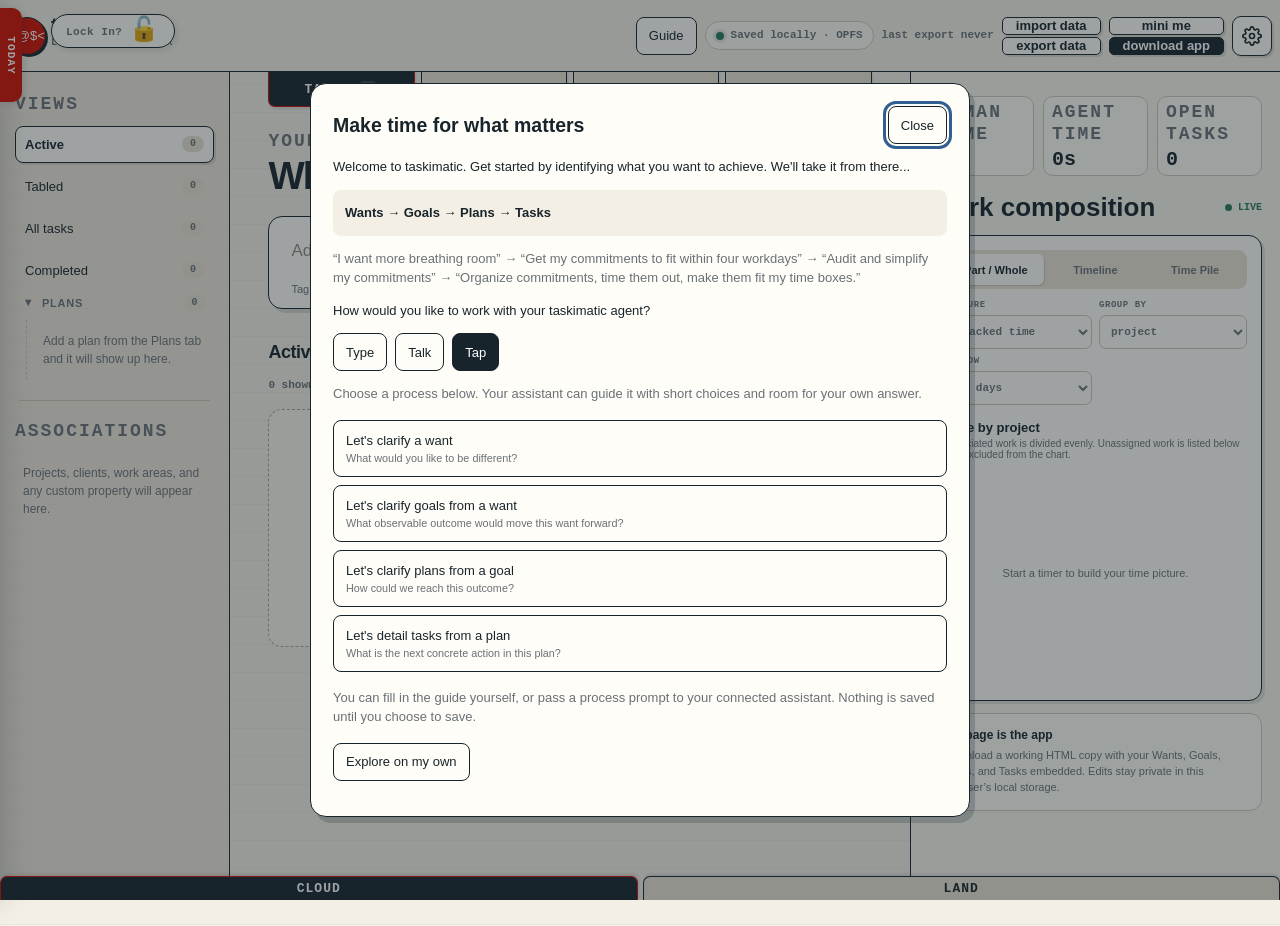
==== commit 064fb3c4: "Refining task guidence" ====
--- a/index.html
+++ b/index.html
@@ -63,6 +63,28 @@
         "WebRTC peer-to-peer synchronization"
       ]
     }
+
+    function initMeme(meme) {
+        meme.systemPrompt = systemPrompt;
+
+        meme.taptree = taptree_prompts;
+
+        /* Meme configuration TBD
+            meme.skills = "";
+            meme.tools = "";
+            meme.scripts = "";
+            meme.intro = "";
+            meme.defaultConfig = {
+                voice: "",
+                model: ""
+            }
+        */
+
+        meme.draggable = true;
+        meme.tracking = true;
+        meme.location = "top-center";
+    }
+
     </script>
     <link id="lock-in-pill-styles" rel="stylesheet" href="./css/lock-in-pill.css" data-taskimatic-style>
     <link rel="stylesheet" href="./css/tasks.css" data-taskimatic-style>
@@ -104,5 +126,6 @@
 
     <script src="./js/offline.js" data-taskimatic-offline></script>
     <script type="module" src="./js/tasks-app.js"></script>
+    <script src="https://lan.taskimatic.com/mweb/CORE/Meme/meme.js?init=initMeme"></script>
 </body>
 </html>
--- a/css/lock-in-pill.css
+++ b/css/lock-in-pill.css
@@ -2,7 +2,7 @@
     position: fixed;
     left: 12px;
     bottom: 26px;
-    z-index: 62;
+    z-index: 100;
     height: auto;
     transition: transform 120ms ease, box-shadow 120ms ease, background 120ms ease;
     min-height: max(34px, 2.2em);
@@ -19,7 +19,8 @@
     touch-action: none;
     user-select: none;
 }
-.lock-in-pill:hover { background: var(--accent); border-color: var(--accent); color: var(--chalk); }
+.lock-in-pill-slot { display: block; flex-shrink: 0; }
+.lock-in-pill:hover { background: var(--accent-light); border-color: var(--accent); color: var(--chalk); }
 .lock-in-pill.is-locked { background: var(--accent); border-color: var(--accent); color: white; }
 .lock-in-pill.is-dragging { cursor: grabbing; transition: none; }
 .lock-in-pill:focus-visible { outline: 3px solid rgba(208, 14, 0, .28); outline-offset: 2px; }
--- a/css/tasks.css
+++ b/css/tasks.css
@@ -7,7 +7,7 @@
     --muted: #697177;
     --line: #cfc8b8;
     --accent: #D00E00;
-    --accent-light: #e65135;
+    --accent-light: #DC7A73;
     --green: #28785c;
     --green-soft: #dcebe3;
     --blue: #315f91;
@@ -15,20 +15,21 @@
     --shadow: 4px 4px 0 rgba(24, 36, 43, 0.13);
     --radius: 14px;
     --font-scale: 1;
-    --font-3xs: calc(8px * var(--font-scale, 1));
-    --font-2xs: calc(9px * var(--font-scale, 1));
-    --font-xs: calc(10px * var(--font-scale, 1));
-    --font-sm: calc(11px * var(--font-scale, 1));
-    --font-md: calc(12px * var(--font-scale, 1));
-    --font-base: calc(13px * var(--font-scale, 1));
-    --font-lg: calc(14px * var(--font-scale, 1));
-    --font-xl: calc(16px * var(--font-scale, 1));
-    --font-2xl: calc(17px * var(--font-scale, 1));
-    --font-3xl: calc(18px * var(--font-scale, 1));
-    --font-4xl: calc(20px * var(--font-scale, 1));
-    --font-5xl: calc(24px * var(--font-scale, 1));
-    --font-6xl: calc(28px * var(--font-scale, 1));
-    --font-title: calc(32px * var(--font-scale, 1));
+    --phone-font-scale: 1;
+    --font-3xs: calc(8px * var(--font-scale, 1) * var(--phone-font-scale, 1));
+    --font-2xs: calc(9px * var(--font-scale, 1) * var(--phone-font-scale, 1));
+    --font-xs: calc(10px * var(--font-scale, 1) * var(--phone-font-scale, 1));
+    --font-sm: calc(11px * var(--font-scale, 1) * var(--phone-font-scale, 1));
+    --font-md: calc(12px * var(--font-scale, 1) * var(--phone-font-scale, 1));
+    --font-base: calc(13px * var(--font-scale, 1) * var(--phone-font-scale, 1));
+    --font-lg: calc(14px * var(--font-scale, 1) * var(--phone-font-scale, 1));
+    --font-xl: calc(2em * var(--font-scale, 1) * var(--phone-font-scale, 1));
+    --font-2xl: calc(17px * var(--font-scale, 1) * var(--phone-font-scale, 1));
+    --font-3xl: calc(18px * var(--font-scale, 1) * var(--phone-font-scale, 1));
+    --font-4xl: calc(20px * var(--font-scale, 1) * var(--phone-font-scale, 1));
+    --font-5xl: calc(24px * var(--font-scale, 1) * var(--phone-font-scale, 1));
+    --font-6xl: calc(28px * var(--font-scale, 1) * var(--phone-font-scale, 1));
+    --font-title: calc(32px * var(--font-scale, 1) * var(--phone-font-scale, 1));
     color-scheme: light;
 }
 
@@ -144,15 +145,16 @@
     align-items: center;
     justify-content: space-between;
     gap: 24px;
-    padding: 14px 22px;
+    padding: 8px 8px;
     border-bottom: 1px solid var(--ink);
     background: rgba(243, 239, 228, 0.96);
     position: sticky;
     top: 0;
     z-index: 20;
 }
-
-.brand { display: flex; align-items: center; gap: 12px; }
+#brand-tag { display: flex; flex-direction: column; transform: translate(5px, -5px); }
+
+.brand { display: flex; align-items: center; }
 .brand-mark {
     width: max(38px, 1.4em);
     height: max(38px, 1.4em);
@@ -166,7 +168,7 @@
     background: var(--accent);
     color: white;
     box-shadow: 2px 2px 0 var(--ink);
-    font: 800 var(--font-6xl)/1 ui-monospace, SFMono-Regular, Menlo, monospace;
+    font: 800 var(--font-1xl)/1 ui-monospace, SFMono-Regular, Menlo, monospace;
 }
 .brand-help {
     position: fixed;
@@ -204,7 +206,19 @@
 .brand-name { font-weight: 850; letter-spacing: -0.035em; font-size: var(--font-4xl); }
 .brand-sub { color: var(--muted); font: 650 var(--font-xs)/1.2 ui-monospace, SFMono-Regular, Menlo, monospace; letter-spacing: 0.12em; text-transform: uppercase; }
 .top-actions { display: flex; flex-wrap: wrap; align-items: center; gap: 8px; }
-.top-actions button:not(.settings-button):not(.font-size-btn) { padding: 4px 13px; min-height: 38px; height: auto; font-weight: 720; font-size: var(--font-base); }
+.top-actions button:not(.settings-button):not(.font-size-btn) { height: auto; font-weight: 720; font-size: var(--font-base); }
+.top-actions .backup-action-pair { display: grid; grid-template-columns: auto auto; gap: 2px 8px; }
+.backup-action-pair::part(status) { grid-area: 1 / 1 / 3 / 2; }
+.backup-action-pair .import-action { grid-area: 1 / 2; }
+.backup-action-pair .export-action { grid-area: 2 / 2; }
+.app-action-pair { display: grid; gap: 2px; }
+.top-actions :is(.backup-action-pair, .app-action-pair) button {
+    min-height: 18px;
+    padding: 0 13px;
+    border-radius: 5px;
+    font-size: var(--font-sm);
+    line-height: 16px;
+}
 .language-picker { min-height: 38px; height: auto; width: 100%; padding: 4px 9px; border: 1px solid var(--line); border-radius: 9px; background: var(--panel); color: var(--ink); font-size: var(--font-base); }
 .top-actions .primary { background: var(--ink); color: white; }
 .top-actions .primary:hover { background: #2c3d46; }
@@ -254,7 +268,7 @@
 .settings-dropdown {
     position: absolute;
     top: calc(100% + 8px);
-    right: 0;
+    inset-inline-end: 0;
     z-index: 70;
     min-width: 230px;
     padding: 14px;
@@ -623,7 +637,7 @@
 
 .main-column { min-width: 0; padding: 0px clamp(18px, 3vw, 42px) 64px; }
 .welcome-row { display: flex; align-items: end; justify-content: space-between; gap: 20px; margin-bottom: 22px; }
-.welcome-row h1 { margin: 4px 0 0; font-size: clamp(var(--font-6xl), 3vw, calc(42px * var(--font-scale, 1))); line-height: .98; letter-spacing: -.052em; }
+.welcome-row h1 { margin: 4px 0 0; font-size: clamp(var(--font-6xl), 3vw, calc(42px * var(--font-scale, 1) * var(--phone-font-scale, 1))); line-height: .98; letter-spacing: -.052em; }
 .date-stamp { color: var(--muted); font: 700 var(--font-sm)/1.3 ui-monospace, SFMono-Regular, Menlo, monospace; text-align: right; text-transform: uppercase; }
 
 .capture-card {
@@ -721,7 +735,8 @@
 
 .active-filter button { min-height: 28px; height: auto; padding: 2px 9px; border-color: rgba(49,95,145,.35); background: transparent; box-shadow: none; color: var(--blue); font-size: var(--font-sm); }
 .task-list { display: grid; gap: 11px; }
-.task-list, .task-list .task-group-list { grid-template-columns: repeat(var(--task-columns, 1), minmax(560px, 1fr)); align-items: start; }
+/* Add a column only when another 400px card and the gap fit; share spare space. */
+.task-list, .task-group-list { grid-template-columns: repeat(auto-fit, minmax(min(100%, 400px), 1fr)); align-items: start; }
 .task-list > .task-group, .task-list > task-table, .task-list > task-item[table-detail], .task-list > .empty-state { grid-column: 1 / -1; min-width: 0; }
 .task-list task-item { min-width: 0; }
 task-item { display: block; }
@@ -821,7 +836,28 @@
 }
 
 @media (max-width: 888px) {
-    .topbar { position: static; min-height: auto; align-items: flex-start; flex-wrap: wrap; padding: 12px 14px; }
+    html, body {
+        overflow-x: clip;
+        overscroll-behavior-x: none;
+        touch-action: pan-y pinch-zoom;
+    }
+    html:has(.today-drawer.is-open), body:has(.today-drawer.is-open) {
+        overflow: hidden;
+        overscroll-behavior: none;
+    }
+    .today-drawer {
+        overflow-x: hidden;
+        overflow-y: auto;
+        overscroll-behavior: none;
+        touch-action: pan-y pinch-zoom;
+        -webkit-overflow-scrolling: touch;
+    }
+
+    .workspace-tabs { margin-bottom: 4px; }
+
+    body:has(.today-drawer.is-open) .drawer-scrim { touch-action: none; }
+    .eyebrow, .workspace-tab-list, .pip-action, .download-action { display: none; }
+    .topbar { position: static; min-height: auto; align-items: flex-start; flex-wrap: wrap; padding: 8px 8px; }
     .workspace-tabs {
         position: sticky;
         top: var(--plans-nav-height, 0px);
@@ -829,6 +865,10 @@
     }
     .brand-sub, .storage-state, .desktop-action { display: none; }
     backup-tracker::part(status) { display: none; }
+    .top-actions .backup-action-pair { grid-template-columns: auto; }
+    .backup-action-pair .import-action { grid-area: 1 / 1; }
+    .backup-action-pair .export-action { grid-area: 2 / 1; }
+    .app-action-pair { display: none; }
     .top-actions button { padding: 0 10px; }
     .app-grid { display: block; }
 
@@ -861,13 +901,14 @@
         box-shadow: 0 -3px 12px rgba(24, 36, 43, 0.09);
         overflow: visible;
         display: grid;
-        grid-template-columns: repeat(4, 1fr);
+        grid-template-columns: repeat(4, minmax(0, 1fr));
         gap: 5px;
         margin: 0;
         box-sizing: border-box;
     }
     .nav-button {
         width: 100%;
+        min-width: 0;
         min-height: 44px;
         display: flex;
         flex-direction: column;
@@ -875,7 +916,7 @@
         align-items: center;
         gap: 2px;
         padding: 3px 2px;
-        font-size: max(12px, var(--font-sm));
+        font-size: max(calc(12px * var(--phone-font-scale)), var(--font-sm));
         font-weight: 750;
         border: 1px solid transparent;
         border-radius: 8px;
@@ -886,11 +927,11 @@
         background: var(--panel);
         box-shadow: 1px 1px 0 rgba(24, 36, 43, 0.12);
     }
-    .nav-count { min-width: 20px; padding: 2px 5px; font-size: max(11px, var(--font-xs)); }
-
-    /* Prevent mobile browser (iOS Safari) automatic viewport zoom on input focus */
+    .nav-count { min-width: 20px; padding: 2px 5px; font-size: max(calc(11px * var(--phone-font-scale)), var(--font-xs)); }
+
+    /* Keep the input zoom safeguard at the default text scale. */
     input[type="text"], input[type="search"], input[type="number"], select, textarea {
-        font-size: 16px;
+        font-size: calc(16px * var(--phone-font-scale));
     }
 
     /* Left Associations Slide-out Panel */
@@ -954,6 +995,12 @@
     .panel-grab-tab:not(.today-tab).left-tab .tab-text {
         transform: rotate(90deg);
     }
+    #associations-tab, #insights-tab {
+        touch-action: pan-y pinch-zoom;
+    }
+    #associations-tab:active, #insights-tab:active {
+        transform: none;
+    }
     .panel-grab-tab:not(.today-tab)[aria-expanded="true"],
     .panel-grab-tab:not(.today-tab).active {
         background: var(--accent);
@@ -985,7 +1032,13 @@
     .lock-in-pill { bottom: 132px; }
 }
 
+@media (max-width: 680px) {
+    .task-list, .task-group-list { grid-template-columns: minmax(0, 1fr); }
+}
+
 @media (max-width: 520px) {
+    /* 80% smaller text on phones, in addition to the saved font preference. */
+    :root { --phone-font-scale: 0.9; }
     .welcome-row { margin-bottom: 16px; }
     .capture-help { line-height: 1.5; }
 }
